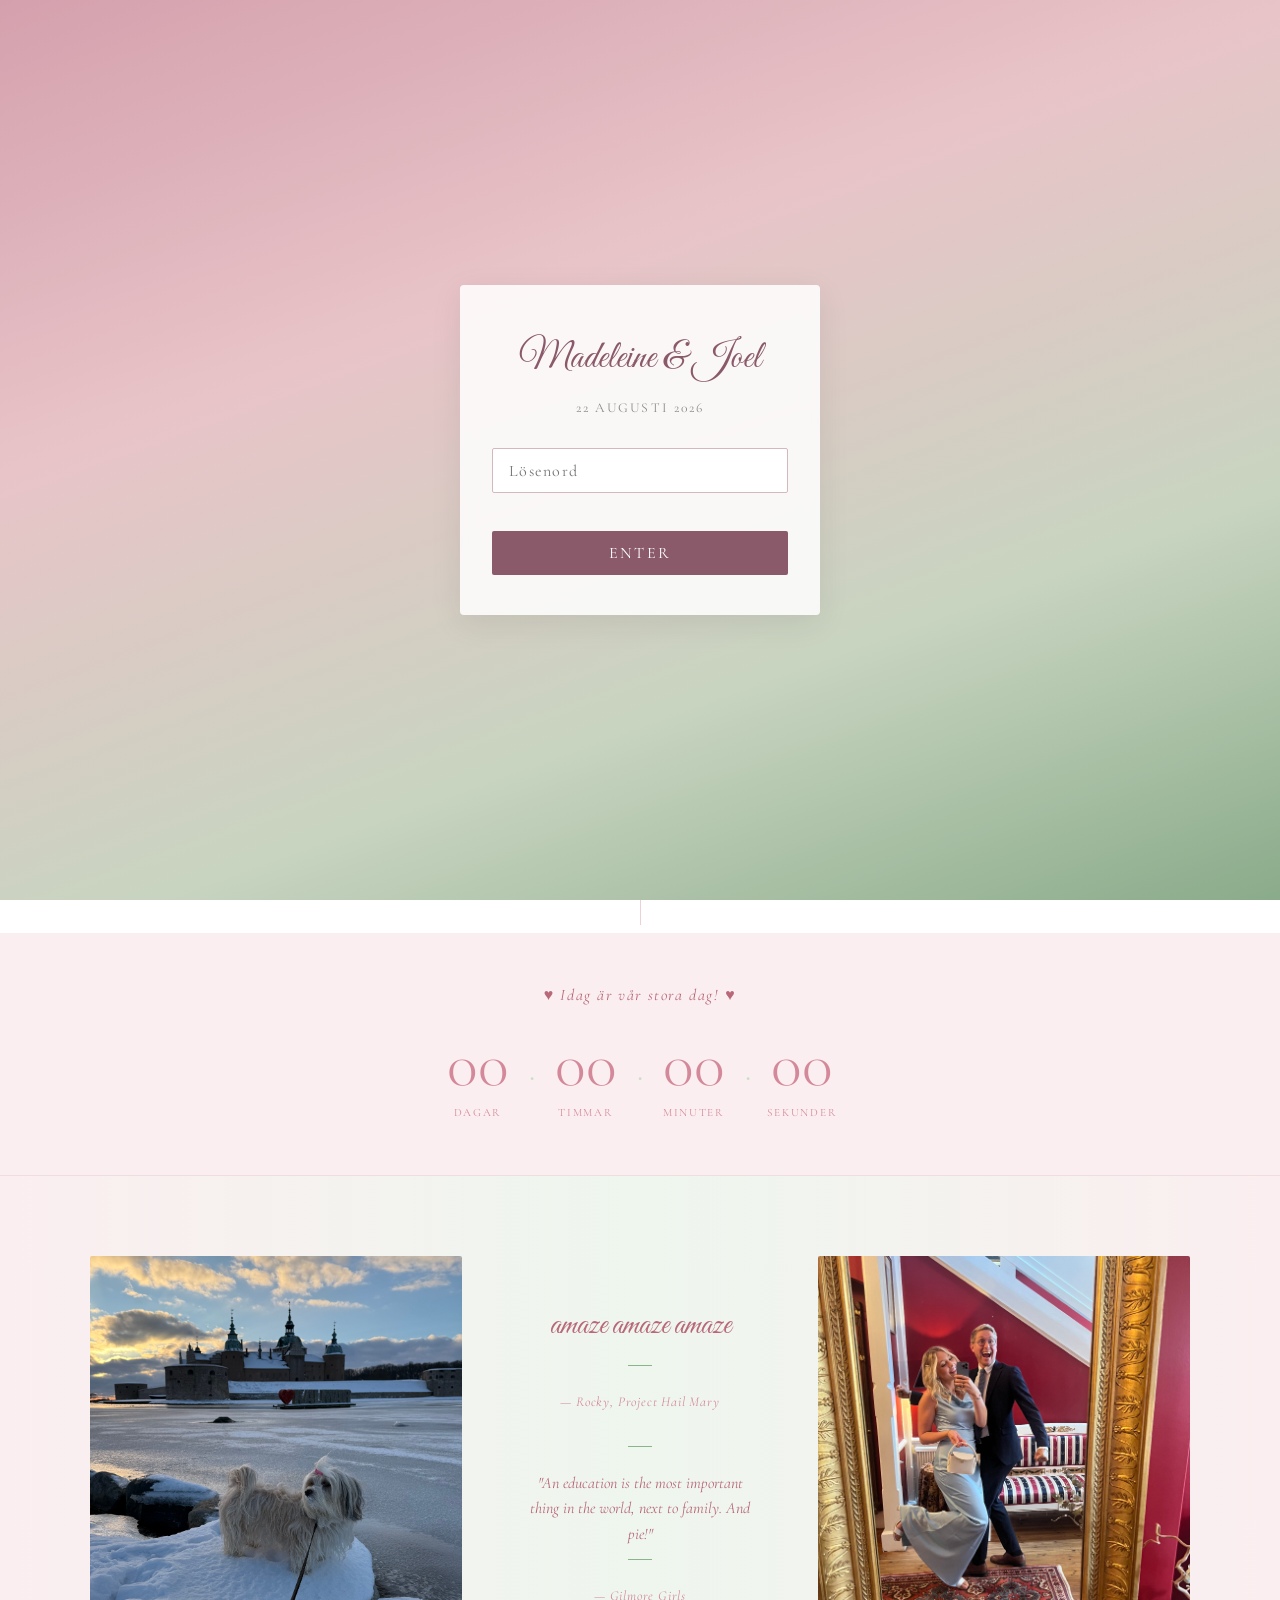
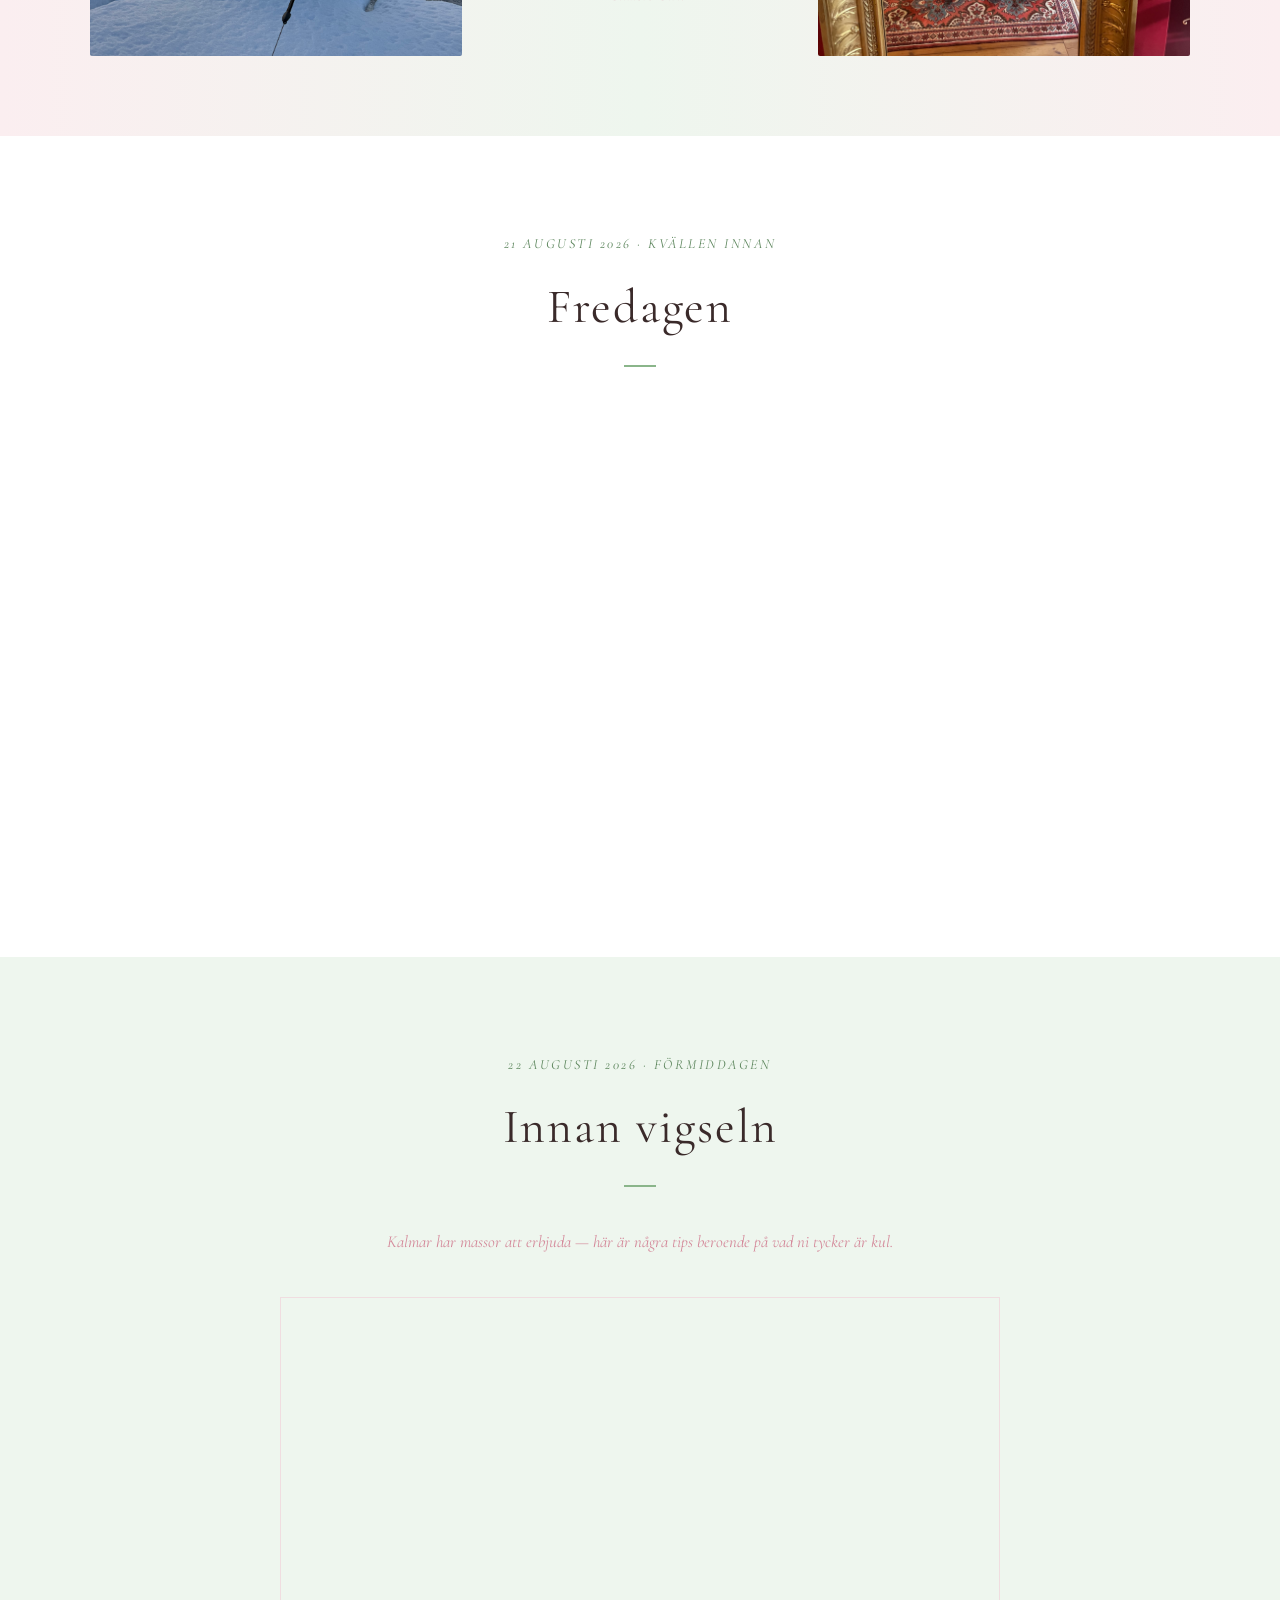
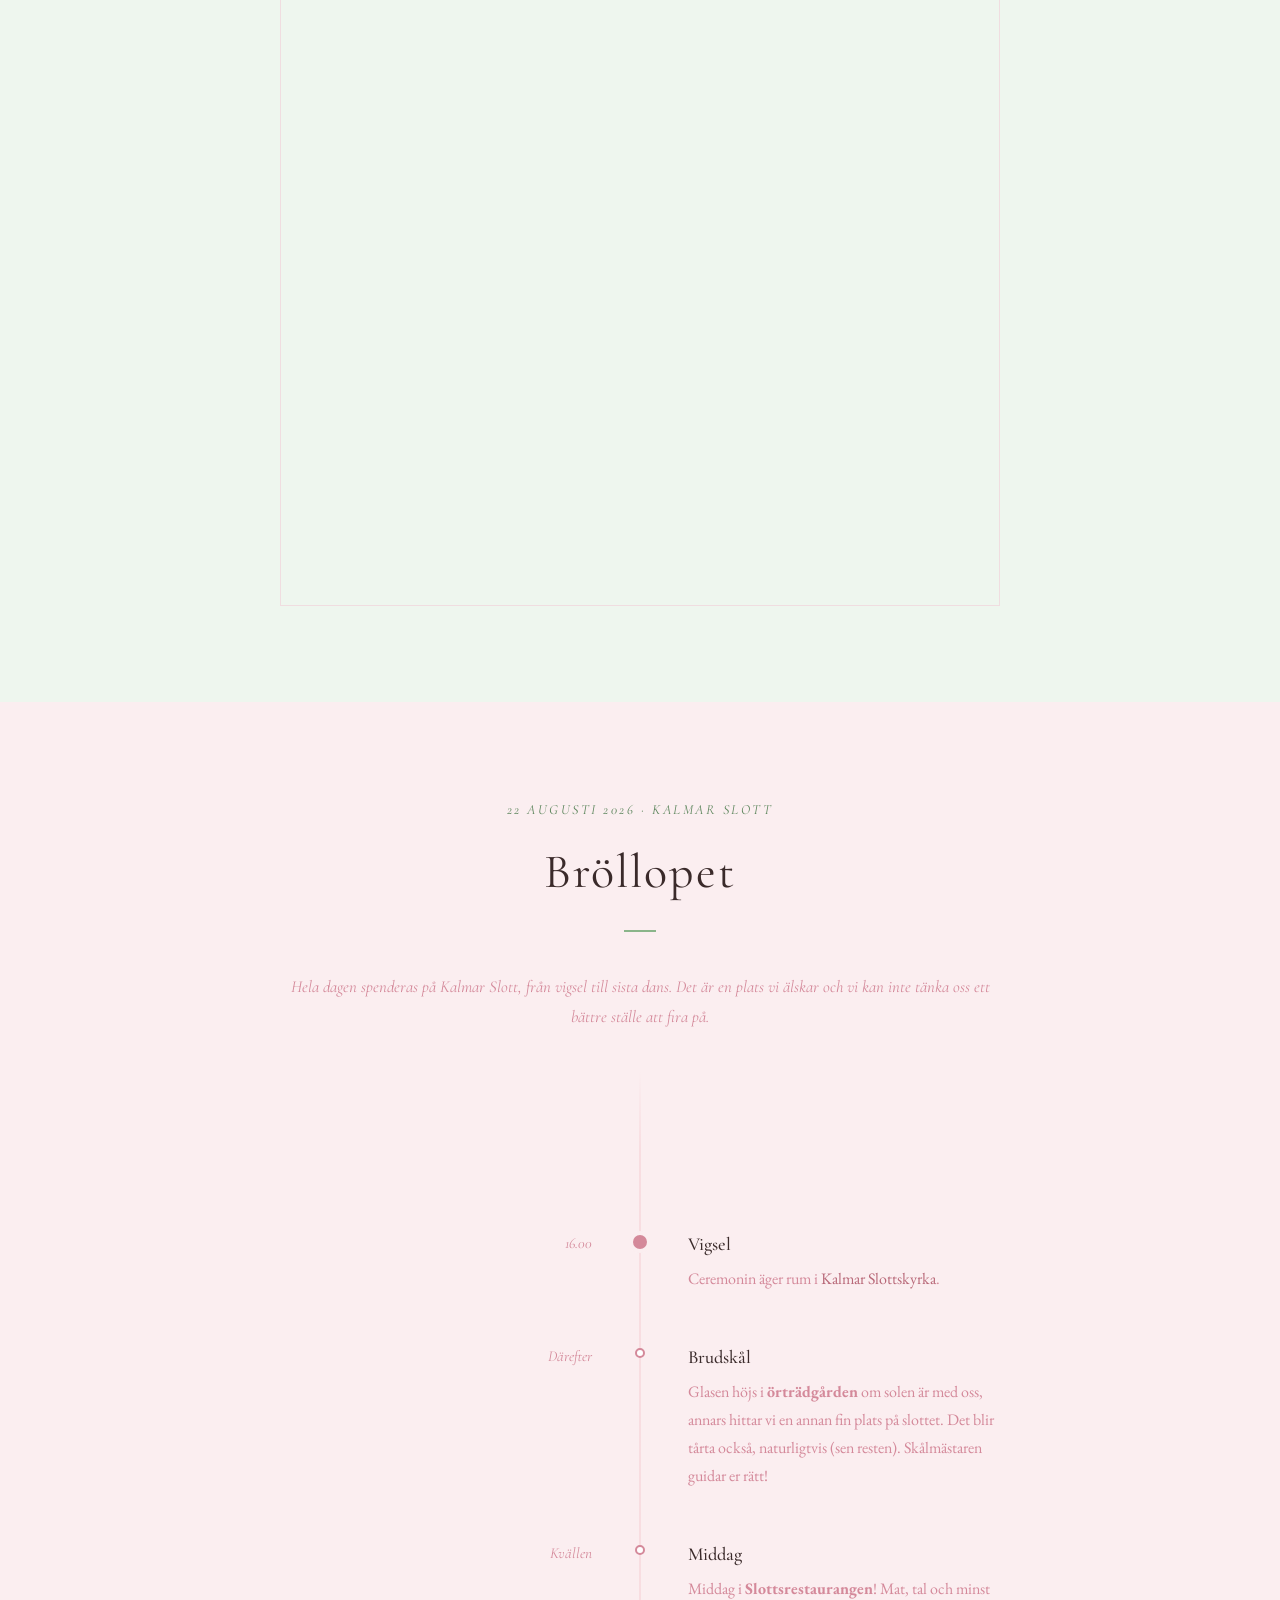
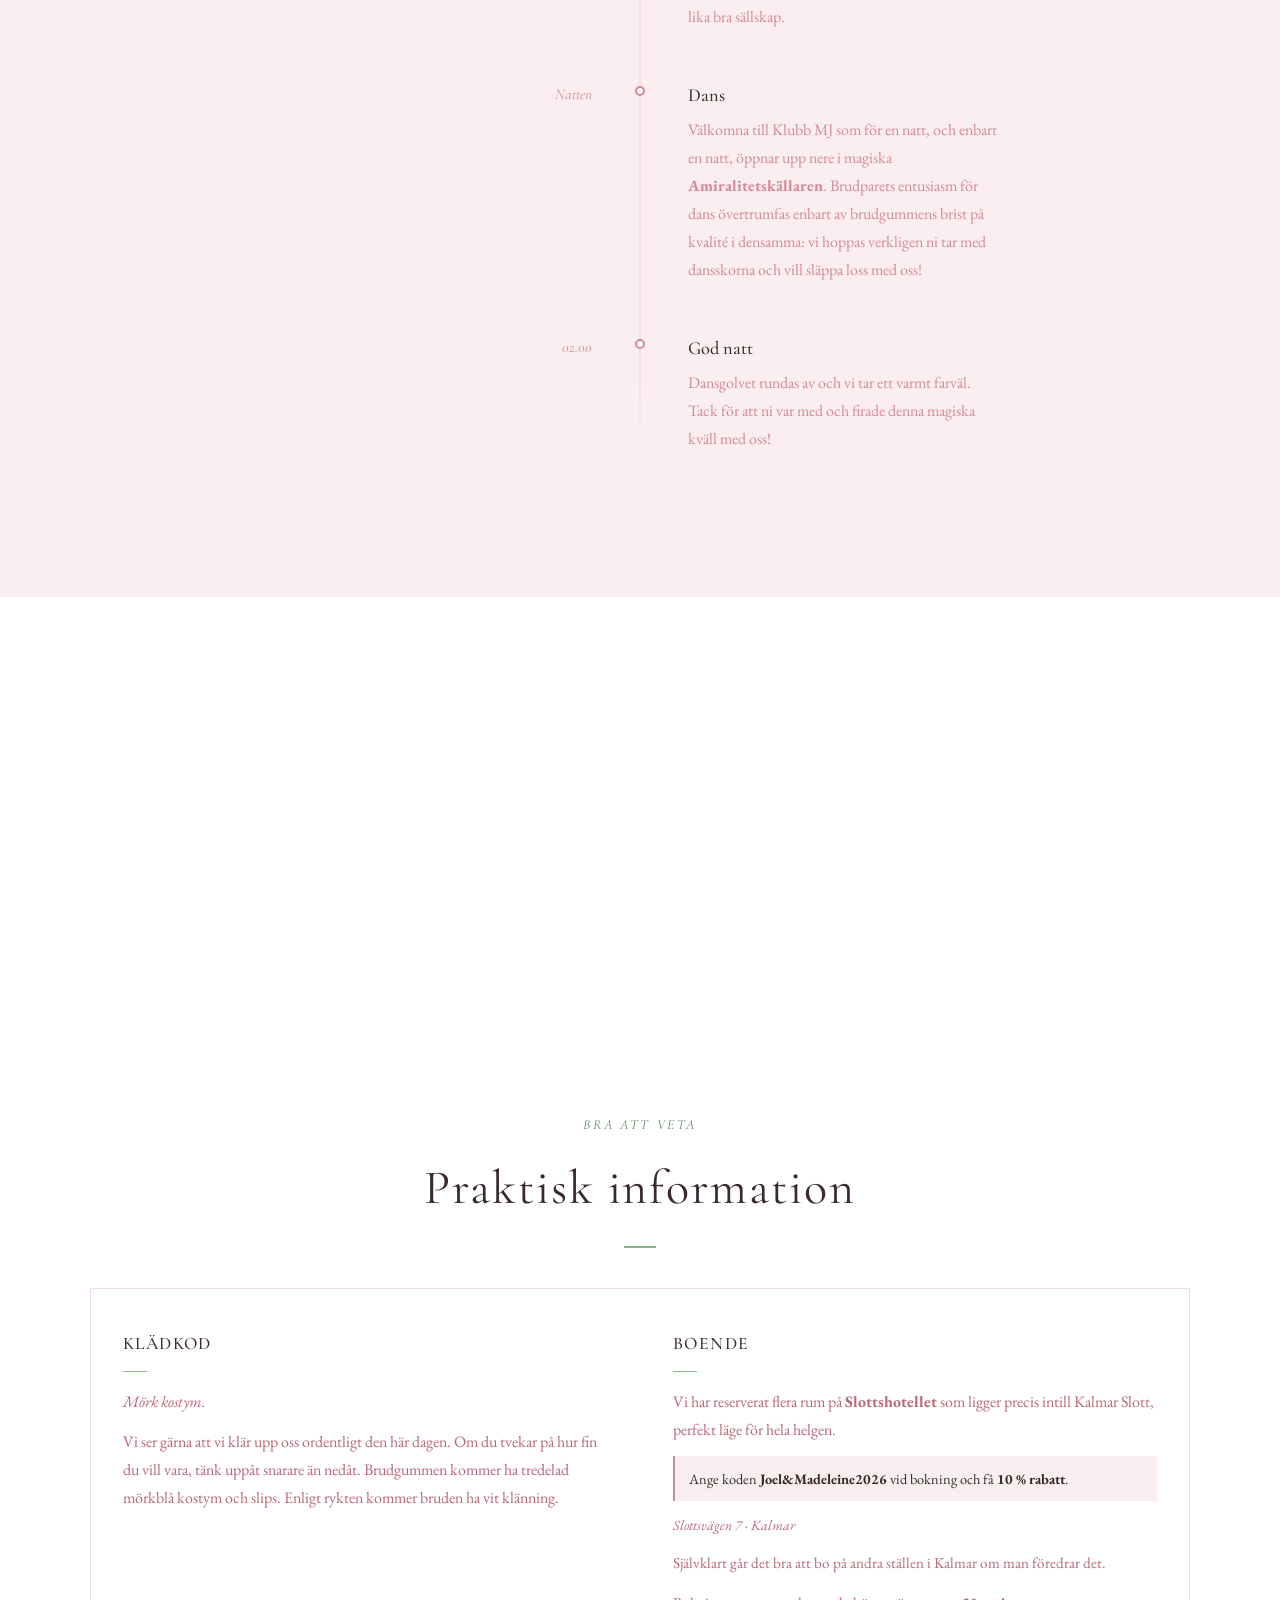
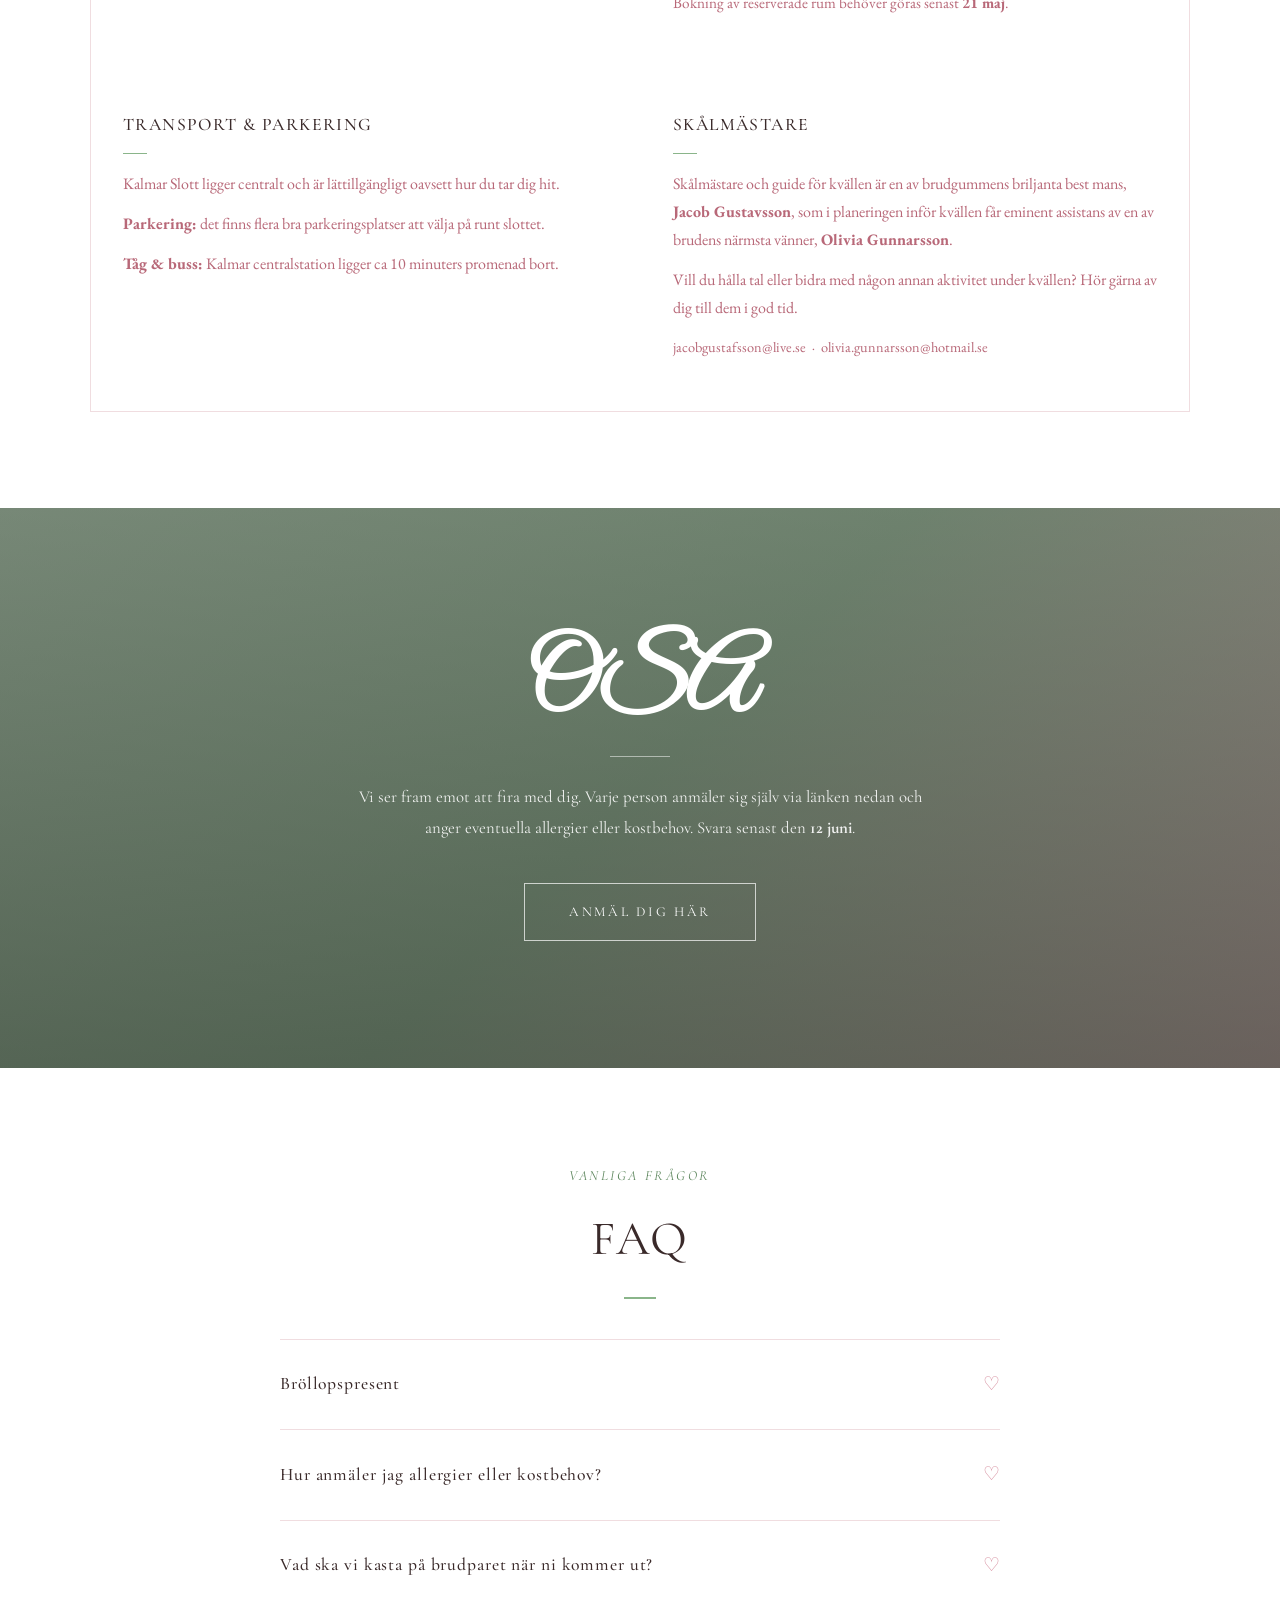
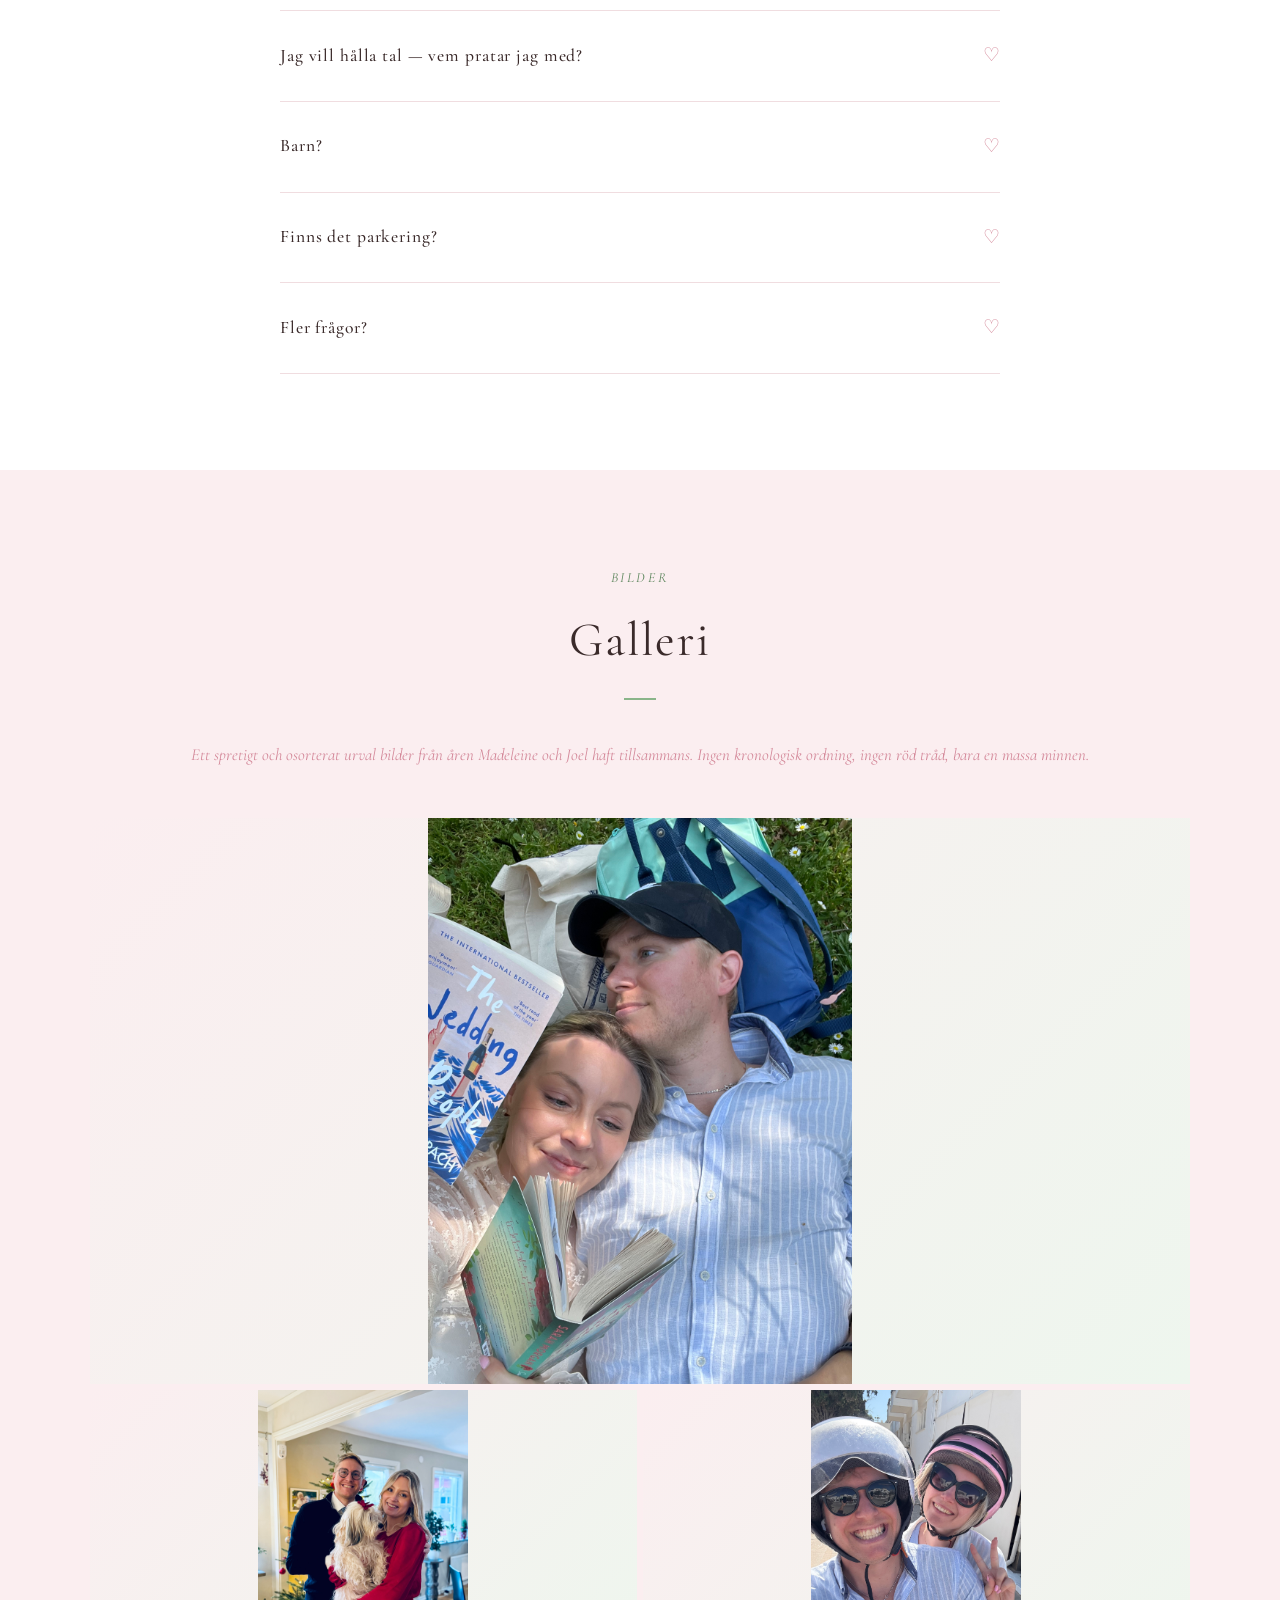
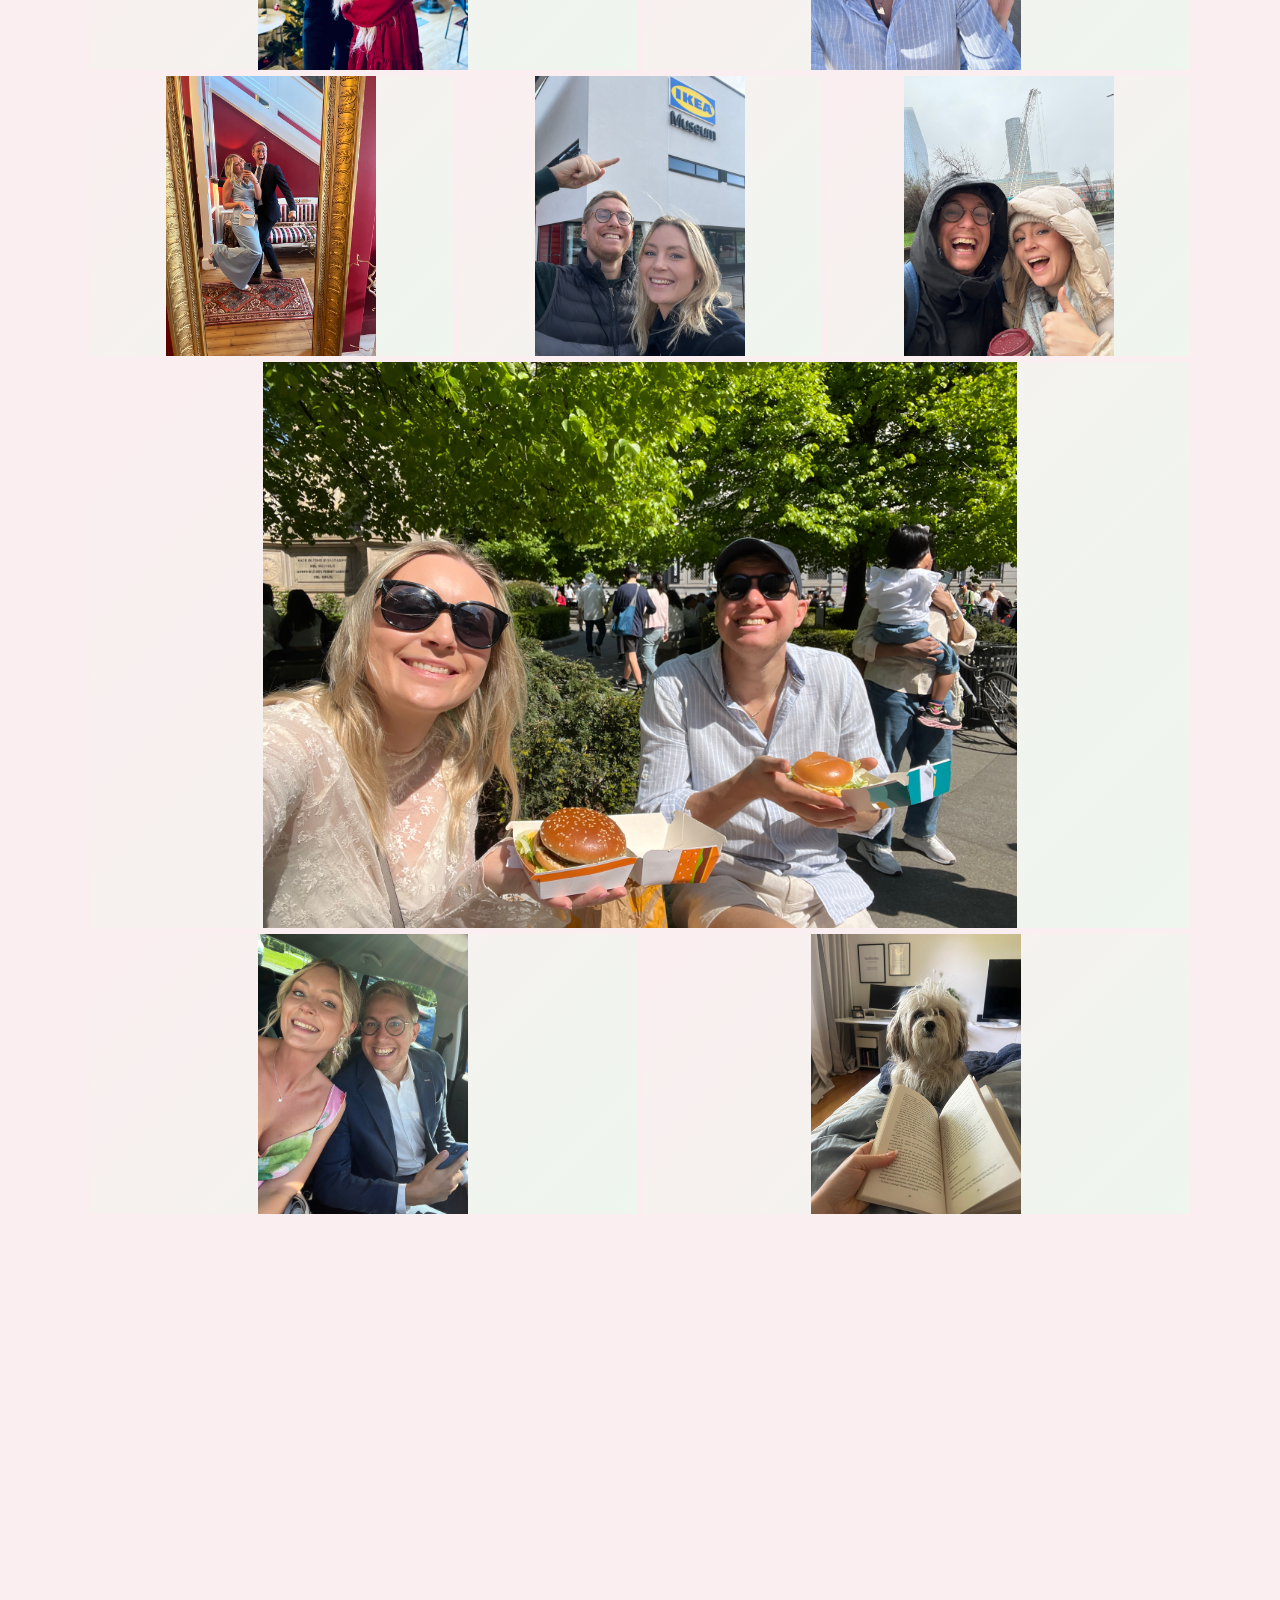
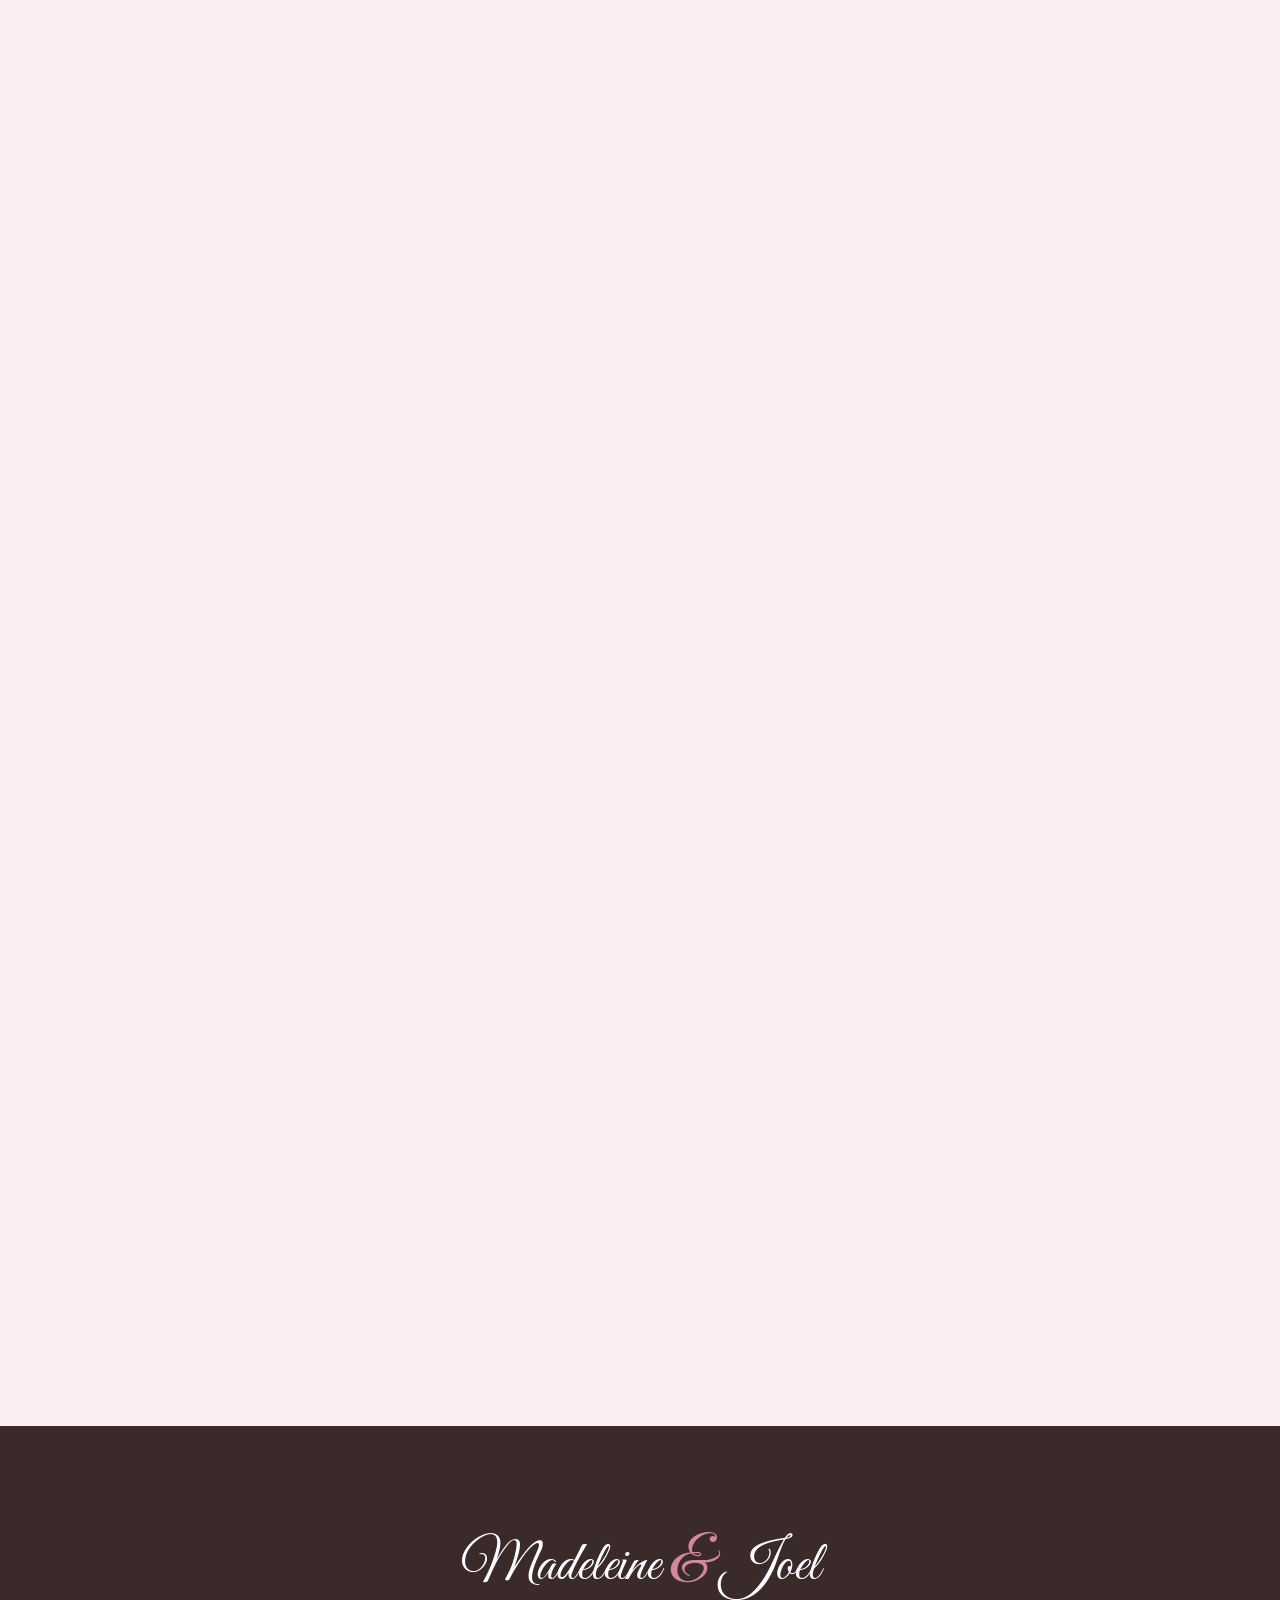
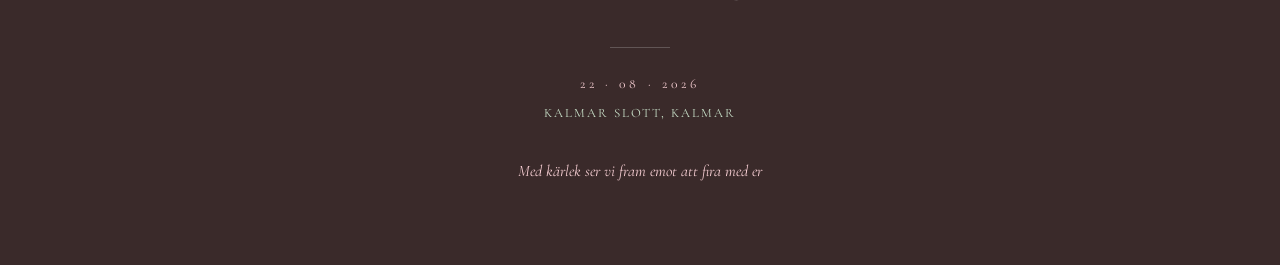
==== index.html @ b09dd0aa "Galleri: ny intro, alla bilder inlagda, inga bildtexter https://claude.ai/code/session_015LaQ3sYM1Qf" ====
<!DOCTYPE html>
<html lang="sv">
<head>
  <meta charset="UTF-8" />
  <meta name="viewport" content="width=device-width, initial-scale=1.0" />
  <title>Madeleine & Joel — 22 Augusti 2026</title>
  <link rel="stylesheet" href="style.css" />
  <link rel="preconnect" href="https://fonts.googleapis.com" />
  <link rel="preconnect" href="https://fonts.gstatic.com" crossorigin />
  <link href="https://fonts.googleapis.com/css2?family=Cormorant+Garamond:ital,wght@0,300;0,400;0,500;1,300;1,400&family=EB+Garamond:ital,wght@0,400;0,500;1,400&family=Great+Vibes&display=swap" rel="stylesheet" />
</head>
<body>

  <!-- ─── PASSWORD GATE ─── -->
  <div id="pw-gate" style="
    position:fixed;inset:0;z-index:9999;
    background:linear-gradient(160deg,#d4a0ad 0%,#e8c4c8 35%,#c8d4c0 70%,#8aab8a 100%);
    display:flex;align-items:center;justify-content:center;
  ">
    <div style="
      background:rgba(255,255,255,0.85);backdrop-filter:blur(8px);
      padding:2.5rem 2rem;border-radius:4px;text-align:center;
      box-shadow:0 8px 32px rgba(0,0,0,0.08);max-width:360px;width:90%;
    ">
      <p style="font-family:'Great Vibes',cursive;font-size:2.4rem;color:#8a5a6a;margin:0 0 0.25rem;">Madeleine &amp; Joel</p>
      <p style="font-family:'Cormorant Garamond',serif;font-size:0.85rem;letter-spacing:0.15em;color:#8a8a8a;margin:0 0 1.8rem;">22 AUGUSTI 2026</p>
      <input id="pw-input" type="password" placeholder="Lösenord"
        autocomplete="off" spellcheck="false"
        style="
          width:100%;box-sizing:border-box;padding:0.7rem 1rem;
          border:1px solid #d4b8be;border-radius:2px;font-size:1rem;
          font-family:'Cormorant Garamond',serif;letter-spacing:0.08em;
          background:#fff;color:#333;outline:none;margin-bottom:0.6rem;
        " />
      <p id="pw-error" style="
        font-family:'Cormorant Garamond',serif;font-size:0.85rem;
        color:#c0504d;margin:0 0 0.8rem;min-height:1.2em;
      "></p>
      <button onclick="checkPassword()" style="
        width:100%;padding:0.75rem;background:#8a5a6a;color:#fff;
        border:none;border-radius:2px;font-family:'Cormorant Garamond',serif;
        font-size:1rem;letter-spacing:0.15em;cursor:pointer;
      ">ENTER</button>
    </div>
  </div>

  <script>
    (function(){
      if(sessionStorage.getItem('weddingAuth')==='1'){
        document.getElementById('pw-gate').style.display='none';
      }
      document.getElementById('pw-input').addEventListener('keydown',function(e){
        if(e.key==='Enter') checkPassword();
      });
    })();
    function checkPassword(){
      var val=document.getElementById('pw-input').value;
      if(val==='MJ2026'){
        sessionStorage.setItem('weddingAuth','1');
        document.getElementById('pw-gate').style.display='none';
      } else {
        document.getElementById('pw-error').textContent='Fel lösenord, försök igen.';
        document.getElementById('pw-input').value='';
        document.getElementById('pw-input').focus();
      }
    }
  </script>

  <!-- ─── NAVBAR ─── -->
  <nav class="navbar" id="navbar">
    <div class="nav-inner">
      <a href="#hero" class="nav-brand">M &amp; J</a>
      <ul class="nav-links">
        <li><a href="#fredagen">Fredagen</a></li>
        <li><a href="#innan-vigseln">Innan vigseln</a></li>
        <li><a href="#dagen">Bröllopet</a></li>
        <li><a href="#praktiskt">Praktisk info</a></li>
        <li><a href="#osa">OSA</a></li>
        <li><a href="#faq">FAQ</a></li>
        <li><a href="#galleri">Galleri</a></li>
      </ul>
    </div>
  </nav>

  <!-- ─── HERO ─── -->
  <section class="hero" id="hero">
    <div class="hero-montage">
      <div class="hero-panel"><img src="images/grabild.jpeg" alt="Madeleine och Joel" /></div>
      <div class="hero-panel"><img src="images/Grekland.jpeg" alt="Grekland" /></div>
      <div class="hero-panel"><img src="images/Vinter.jpeg" alt="Vinter" /></div>
    </div>
    <div class="hero-caption">
      <p class="hero-eyebrow">Vi gifter oss</p>
      <h1 class="hero-names">Madeleine <span class="et">&amp;</span> Joel</h1>
      <div class="thin-rule"></div>
      <p class="hero-date">22 Augusti 2026 &nbsp;·&nbsp; Kalmar Slott</p>
    </div>
    <a href="#countdown" class="hero-scroll-cue" aria-label="Scrolla ned">
      <span class="scroll-line"></span>
    </a>
  </section>

  <!-- ─── COUNTDOWN ─── -->
  <section class="countdown-section" id="countdown">
    <p class="countdown-label">Dagarna tills vi säger ja</p>
    <div class="countdown-grid">
      <div class="countdown-block">
        <span class="countdown-num" id="cd-days">—</span>
        <span class="countdown-unit">Dagar</span>
      </div>
      <div class="countdown-sep">·</div>
      <div class="countdown-block">
        <span class="countdown-num" id="cd-hours">—</span>
        <span class="countdown-unit">Timmar</span>
      </div>
      <div class="countdown-sep">·</div>
      <div class="countdown-block">
        <span class="countdown-num" id="cd-minutes">—</span>
        <span class="countdown-unit">Minuter</span>
      </div>
      <div class="countdown-sep">·</div>
      <div class="countdown-block">
        <span class="countdown-num" id="cd-seconds">—</span>
        <span class="countdown-unit">Sekunder</span>
      </div>
    </div>
  </section>

  <!-- ─── DUO PHOTOS ─── -->
  <section class="duo-photos">
    <div class="duo-inner">
      <div class="duo-frame duo-frame--tall fade-in">
        <img src="images/Holly.jpeg" alt="Madeleine och Joel" />
      </div>
      <div class="duo-text fade-in">
        <p class="duo-quote">amaze amaze amaze</p>
        <span class="duo-rule"></span>
        <p class="duo-attr">— Rocky, Project Hail Mary</p>
        <span class="duo-rule duo-rule--gap"></span>
        <p class="duo-quote duo-quote--sm">"An education is the most important thing in the world, next to family. And pie!"</p>
        <span class="duo-rule"></span>
        <p class="duo-attr">— Gilmore Girls</p>
      </div>
      <div class="duo-frame duo-frame--tall fade-in">
        <img src="images/Dansbrollop.jpeg" alt="Madeleine och Joel" />
      </div>
    </div>
  </section>

  <!-- ─── FREDAGEN ─── -->
  <section class="section section--white" id="fredagen">
    <div class="section-inner narrow">
      <p class="section-eyebrow">21 Augusti 2026 · Kvällen innan</p>
      <h2 class="section-heading">Fredagen</h2>
      <div class="heading-ornament"></div>
      <div class="fredagen-box fade-in">
        <p class="fredagen-intro">
          Vi arrangerar inget officiellt på fredagen. Den dagen är er att göra vad ni vill med!
          Men för den som inte kan få nog av vårt sällskap kommer vi att hänga på
          <strong>Slottshotellets afterwork</strong>. Det vore roligt att ses
          redan då och kicka igång helgen tillsammans.
        </p>
        <div class="fredagen-detail">
          <span class="fredagen-label">Plats</span>
          <span>Slottshotellet · Slottsvägen 7, Kalmar</span>
        </div>
        <div class="fredagen-detail">
          <span class="fredagen-label">När</span>
          <span>När man vill — bruden och brudgummen lär vara där runt 19</span>
        </div>
        <div class="fredagen-detail">
          <span class="fredagen-label">Kostnad</span>
          <span>Det är självkostnadspris och man tar precis vad man vill ha. Bruden och brudgummen lär sikta på buffén med tillhörande drink, som går för det finfina priset 250 kr.</span>
        </div>
        <p class="fredagen-note">Vill du hänga med? Ange det i OSA-svaret så reserverar vi plats åt dig.</p>
      </div>
    </div>
  </section>

  <!-- ─── INNAN VIGSELN ─── -->
  <section class="section section--sage" id="innan-vigseln">
    <div class="section-inner narrow">
      <p class="section-eyebrow section-eyebrow--sage">22 Augusti 2026 · Förmiddagen</p>
      <h2 class="section-heading">Innan vigseln</h2>
      <div class="heading-ornament"></div>
      <p class="section-sub" style="margin-bottom:2.5rem;">
        Kalmar har massor att erbjuda — här är några tips beroende på vad ni tycker är kul.
      </p>

      <div class="info-grid">

        <div class="info-card fade-in">
          <h3>Springa &amp; promenera</h3>
          <div class="card-rule"></div>
          <p>Rundan runt <strong>Stensö</strong> är magisk! Det finns massa olika spår att välja på, oavsett om du vill ha en snabb runda eller ta det lite lugnare. Om ni inte vill vara (över)ambitiösa bjuder <strong>slottsparken</strong> på vackra vyer.</p>
        </div>

        <div class="info-card fade-in">
          <h3>Caféer</h3>
          <div class="card-rule"></div>
          <p><strong>Ekelunds</strong> har legendariska parisare, absolut värt ett besök. En av brudens favoriter är <strong>Johannas Choklad</strong>. För det mest klassiska Kalmarkafét är <strong>Kullzénska Caféet</strong> svaret.</p>
        </div>

        <div class="info-card fade-in">
          <h3>Badplats</h3>
          <div class="card-rule"></div>
          <p><strong>Kalmarsundsparken</strong> är ert bästa val om ni vill ta ett dopp eller bara sitta i solen en stund innan festen börjar.</p>
        </div>

        <div class="info-card fade-in">
          <h3>Kalmar Slott</h3>
          <div class="card-rule"></div>
          <p>Behöver knappast någon vidare motivering. För den konst- och/eller teknikintresserade visas utställningen <strong>Modern Guru and the Path to Artificial Happiness</strong> — kom upplysta och glada till bröllopet! Läs mer på <a href="https://kalmarslott.se/nyheter/sasongsutstallning-2026/" target="_blank" rel="noopener" style="color:var(--sage-dark);">kalmarslott.se</a>.</p>
        </div>

        <div class="info-card fade-in">
          <h3>Lunch</h3>
          <div class="card-rule"></div>
          <p>Kalmar kryllar numera av bra lunchställen. För den fisktokige: <strong>Blomlöfs Fisk</strong>. Bäst pizza hittar ni på <strong>Italia Pizzeria</strong>, precis förbi Stagnelliusskolan där brudgummen slet (nåväl) sig igenom gymnasiet. Vill ni gå till stadens just nu populäraste ställe är svaret <strong>Mocca Deli</strong>.</p>
        </div>

        <div class="info-card fade-in">
          <h3>Shopping</h3>
          <div class="card-rule"></div>
          <p>Glömt slipsen hemma? Det finns affärer både i stan och ute på <strong>Hansa City</strong>, och på köpet kan ni slå in en god IKEA-lunch.</p>
        </div>

      </div>
    </div>
  </section>

  <!-- ─── DAGEN ─── -->
  <section class="section" id="dagen">
    <div class="section-inner narrow">
      <p class="section-eyebrow">22 Augusti 2026 · Kalmar Slott</p>
      <h2 class="section-heading">Bröllopet</h2>
      <div class="heading-ornament"></div>
      <p class="section-sub" style="margin-bottom:2.5rem;">
        Hela dagen spenderas på Kalmar Slott, från vigsel till sista dans. Det är en plats vi älskar och vi kan inte tänka oss ett bättre ställe att fira på.
      </p>

      <div class="timeline">

        <div class="timeline-item fade-in">
          <div class="tl-time">15.30</div>
          <div class="tl-line"><div class="tl-dot"></div></div>
          <div class="tl-body">
            <h3>Välkommen</h3>
            <p>Välkommen! Samlas utanför slottet, ta in stämningen och njut av att bröllopet äntligen är här.</p>
          </div>
        </div>

        <div class="timeline-item fade-in">
          <div class="tl-time">16.00</div>
          <div class="tl-line"><div class="tl-dot tl-dot--main"></div></div>
          <div class="tl-body">
            <h3>Vigsel</h3>
            <p>Ceremonin äger rum i <a href="https://www.svenskakyrkan.se/kalmar/kalmar-slottskyrka" target="_blank" rel="noopener" style="color:var(--rose-deep);">Kalmar Slottskyrka</a>.</p>
          </div>
        </div>

        <div class="timeline-item fade-in">
          <div class="tl-time">Därefter</div>
          <div class="tl-line"><div class="tl-dot"></div></div>
          <div class="tl-body">
            <h3>Brudskål</h3>
            <p>Glasen höjs i <strong>örträdgården</strong> om solen är med oss, annars hittar vi en annan fin plats på slottet. Det blir tårta också, naturligtvis (sen resten). Skålmästaren guidar er rätt!</p>
          </div>
        </div>

        <div class="timeline-item fade-in">
          <div class="tl-time">Kvällen</div>
          <div class="tl-line"><div class="tl-dot"></div></div>
          <div class="tl-body">
            <h3>Middag</h3>
            <p>Middag i <strong>Slottsrestaurangen</strong>! Mat, tal och minst lika bra sällskap.</p>
          </div>
        </div>

        <div class="timeline-item fade-in">
          <div class="tl-time">Natten</div>
          <div class="tl-line"><div class="tl-dot"></div></div>
          <div class="tl-body">
            <h3>Dans</h3>
            <p>Välkomna till Klubb MJ som för en natt, och enbart en natt, öppnar upp nere i magiska <strong>Amiralitetskällaren</strong>. Brudparets entusiasm för dans övertrumfas enbart av brudgummens brist på kvalité i densamma: vi hoppas verkligen ni tar med dansskorna och vill släppa loss med oss!</p>
          </div>
        </div>

        <div class="timeline-item fade-in">
          <div class="tl-time">02.00</div>
          <div class="tl-line"><div class="tl-dot"></div></div>
          <div class="tl-body">
            <h3>God natt</h3>
            <p>Dansgolvet rundas av och vi tar ett varmt farväl. Tack för att ni var med och firade denna magiska kväll med oss!</p>
          </div>
        </div>

      </div>
    </div>
  </section>

  <!-- ─── WIDE PHOTO BREAK ─── -->
  <div class="photo-break fade-in">
    <img src="images/slottet.jpg" alt="Kalmar Slott" class="photo-break-img" />
    <div class="photo-break-overlay"></div>
  </div>

  <!-- ─── PRAKTISK INFO ─── -->
  <section class="section section--white" id="praktiskt">
    <div class="section-inner">
      <p class="section-eyebrow">Bra att veta</p>
      <h2 class="section-heading">Praktisk information</h2>
      <div class="heading-ornament"></div>

      <div class="info-grid" style="grid-template-columns: repeat(2, 1fr)">

        <div class="info-card fade-in">
          <h3>Klädkod</h3>
          <div class="card-rule"></div>
          <p><em>Mörk kostym.</em></p>
          <p>
            Vi ser gärna att vi klär upp oss ordentligt den här dagen. Om du tvekar
            på hur fin du vill vara, tänk uppåt snarare än nedåt.
            Brudgummen kommer ha tredelad mörkblå kostym och slips.
            Enligt rykten kommer bruden ha vit klänning.
          </p>
        </div>

        <div class="info-card fade-in">
          <h3>Boende</h3>
          <div class="card-rule"></div>
          <p>
            Vi har reserverat flera rum på <strong>Slottshotellet</strong> som ligger
            precis intill Kalmar Slott, perfekt läge för hela helgen.
          </p>
          <p class="info-code">
            Ange koden <strong>Joel&amp;Madeleine2026</strong> vid bokning
            och få <strong>10 % rabatt</strong>.
          </p>
          <p class="info-address">Slottsvägen 7 · Kalmar</p>
          <p style="margin-top:0.8rem;font-size:0.95rem;">
            Självklart går det bra att bo på andra ställen i Kalmar om man föredrar det.
          </p>
          <p style="margin-top:0.8rem;font-size:0.95rem;color:var(--rose-deep);">
            Bokning av reserverade rum behöver göras senast <strong>21 maj</strong>.
          </p>
        </div>

        <div class="info-card fade-in">
          <h3>Transport &amp; Parkering</h3>
          <div class="card-rule"></div>
          <p>
            Kalmar Slott ligger centralt och är lättillgängligt oavsett hur du tar dig hit.
          </p>
          <p>
            <strong>Parkering:</strong> det finns flera bra parkeringsplatser att välja på runt slottet.
          </p>
          <p>
            <strong>Tåg &amp; buss:</strong> Kalmar centralstation ligger ca 10 minuters promenad bort.
          </p>
        </div>

        <div class="info-card fade-in">
          <h3>Skålmästare</h3>
          <div class="card-rule"></div>
          <p>
            Skålmästare och guide för kvällen är en av brudgummens briljanta best mans, <strong>Jacob Gustavsson</strong>, som i planeringen inför kvällen får eminent assistans av en av brudens närmsta vänner, <strong>Olivia Gunnarsson</strong>.
          </p>
          <p>
            Vill du hålla tal eller bidra med någon annan aktivitet under kvällen? Hör gärna av dig till dem i god tid.
          </p>
          <p style="margin-top:0.6rem;font-size:0.9rem;">
            <a href="mailto:jacobgustafsson@live.se" style="color:var(--rose-deep);">jacobgustafsson@live.se</a> &nbsp;·&nbsp;
            <a href="mailto:olivia.gunnarsson@hotmail.se" style="color:var(--rose-deep);">olivia.gunnarsson@hotmail.se</a>
          </p>
        </div>

      </div>
    </div>
  </section>

  <!-- ─── OSA ─── -->
  <section class="osa-section" id="osa">
    <div class="osa-photo"></div>
    <div class="osa-overlay"></div>
    <div class="osa-inner">
      <h2 class="osa-heading">OSA</h2>
      <div class="thin-rule thin-rule--light"></div>
      <p class="osa-sub">
        Vi ser fram emot att fira med dig. Varje person anmäler sig själv via länken nedan och anger eventuella allergier eller kostbehov.
        Svara senast den <strong>12 juni</strong>.
      </p>
      <a href="https://docs.google.com/forms/d/e/1FAIpQLSep176VfH8lKqoQ8bSH7tuRZ_YUxYQi8njHLZozAO0dL0TNiA/viewform?usp=dialog" target="_blank" rel="noopener" class="btn-osa">
        Anmäl dig här
      </a>
    </div>
  </section>

  <!-- ─── FAQ ─── -->
  <section class="section section--white" id="faq">
    <div class="section-inner narrow">
      <p class="section-eyebrow">Vanliga frågor</p>
      <h2 class="section-heading">FAQ</h2>
      <div class="heading-ornament"></div>

      <div class="faq-list">

        <details class="faq-item fade-in">
          <summary><h3>Bröllopspresent</h3></summary>
          <p>Att ni vill komma och fira den här dagen med oss är allt vi önskar oss! Om någon ändå vill ge något önskar vi ett bidrag till vår bröllopsresa. Swisha i sådana fall gärna till brudgummens mor <strong>Lisbeth Hultqvist</strong> på <strong>0727 23 10 26</strong>.</p>
        </details>

        <details class="faq-item fade-in">
          <summary><h3>Hur anmäler jag allergier eller kostbehov?</h3></summary>
          <p>Ange allergier och kostbehov direkt i OSA-formuläret. Har du frågor är du alltid välkommen att höra av dig till oss.</p>
        </details>

        <details class="faq-item fade-in">
          <summary><h3>Vad ska vi kasta på brudparet när ni kommer ut?</h3></summary>
          <p>Helst stora komplimanger och glada hurrarop! Ris, konfetti och dylikt är tyvärr inte tillåtet på slottet, så undvik det gärna.</p>
        </details>

        <details class="faq-item fade-in">
          <summary><h3>Jag vill hålla tal — vem pratar jag med?</h3></summary>
          <p>Vad roligt att du vill hålla tal! Hör av dig till skålmästaren <strong>Jacob Gustavsson</strong> (<a href="mailto:jacobgustafsson@live.se" style="color:var(--rose-deep);">jacobgustafsson@live.se</a>) eller hans ovärderliga planeringsassistent <strong>Olivia Gunnarsson</strong> (<a href="mailto:olivia.gunnarsson@hotmail.se" style="color:var(--rose-deep);">olivia.gunnarsson@hotmail.se</a>) i god tid.</p>
        </details>

        <details class="faq-item fade-in">
          <summary><h3>Barn?</h3></summary>
          <p>Barn är underbara! Men middagen och kvällen är tänkt att vara barnfri, så ni föräldrar ska få en riktig kväll för er själva. Ammande barn är självklart välkomna.</p>
        </details>

        <details class="faq-item fade-in">
          <summary><h3>Finns det parkering?</h3></summary>
          <p>Ja, det finns flera bra parkeringsplatser runt slottet. Kalmar centralstation ligger ca 10 minuters promenad bort om du tar tåg eller buss.</p>
        </details>

        <details class="faq-item fade-in">
          <summary><h3>Fler frågor?</h3></summary>
          <p>Hör av dig till oss direkt, vi svarar mer än gärna!</p>
        </details>

      </div>
    </div>
  </section>

  <!-- ─── GALLERI ─── -->
  <section class="section" id="galleri">
    <div class="section-inner">
      <p class="section-eyebrow">Bilder</p>
      <h2 class="section-heading">Galleri</h2>
      <div class="heading-ornament"></div>
      <p class="section-sub">Ett spretigt och osorterat urval bilder från åren Madeleine och Joel haft tillsammans. Ingen kronologisk ordning, ingen röd tråd, bara en massa minnen.</p>

      <div class="gallery">

        <div class="gallery-item gallery-item--wide fade-in">
          <div class="gallery-img"><img src="images/lasa.jpeg" alt="Madeleine och Joel" /></div>
        </div>

        <div class="gallery-item fade-in">
          <div class="gallery-img"><img src="images/IMG_6922.jpeg" alt="Madeleine och Joel" /></div>
        </div>

        <div class="gallery-item fade-in">
          <div class="gallery-img"><img src="images/IMG_8209.jpeg" alt="Madeleine och Joel" /></div>
        </div>

        <div class="gallery-item gallery-item--sm fade-in">
          <div class="gallery-img"><img src="images/IMG_2761.jpeg" alt="Madeleine och Joel" /></div>
        </div>

        <div class="gallery-item gallery-item--sm fade-in">
          <div class="gallery-img"><img src="images/IMG_3996.jpeg" alt="Madeleine och Joel" /></div>
        </div>

        <div class="gallery-item gallery-item--sm fade-in">
          <div class="gallery-img"><img src="images/IMG_7036.jpeg" alt="Madeleine och Joel" /></div>
        </div>

        <div class="gallery-item gallery-item--wide fade-in">
          <div class="gallery-img"><img src="images/IMG_6714.jpeg" alt="Madeleine och Joel" /></div>
        </div>

        <div class="gallery-item fade-in">
          <div class="gallery-img"><img src="images/IMG_2506.jpeg" alt="Madeleine och Joel" /></div>
        </div>

        <div class="gallery-item fade-in">
          <div class="gallery-img"><img src="images/A92A8715-73B3-4F53-988F-7822AC4D32C9.jpeg" alt="Madeleine och Joel" /></div>
        </div>

        <div class="gallery-item gallery-item--sm fade-in">
          <div class="gallery-img"><img src="images/IMG_2194.jpeg" alt="Madeleine och Joel" /></div>
        </div>

        <div class="gallery-item gallery-item--sm fade-in">
          <div class="gallery-img"><img src="images/FullSizeRender.jpeg" alt="Madeleine och Joel" /></div>
        </div>

        <div class="gallery-item gallery-item--sm fade-in">
          <div class="gallery-img"><img src="images/IMG_5553.JPG" alt="Madeleine och Joel" /></div>
        </div>

        <div class="gallery-item gallery-item--wide fade-in">
          <div class="gallery-img"><img src="images/IMG_6503.jpeg" alt="Madeleine och Joel" /></div>
        </div>

        <div class="gallery-item fade-in">
          <div class="gallery-img"><img src="images/IMG_6954.jpeg" alt="Madeleine och Joel" /></div>
        </div>

        <div class="gallery-item fade-in">
          <div class="gallery-img"><img src="images/IMG_2361.jpeg" alt="Madeleine och Joel" /></div>
        </div>

        <div class="gallery-item gallery-item--sm fade-in">
          <div class="gallery-img"><img src="images/IMG_7227.JPG" alt="Madeleine och Joel" /></div>
        </div>

        <div class="gallery-item gallery-item--sm fade-in">
          <div class="gallery-img"><img src="images/FullSizeRender 2.jpeg" alt="Madeleine och Joel" /></div>
        </div>

        <div class="gallery-item gallery-item--sm fade-in">
          <div class="gallery-img"><img src="images/IMG_0931.jpeg" alt="Madeleine och Joel" /></div>
        </div>

        <div class="gallery-item fade-in">
          <div class="gallery-img"><img src="images/f5dab9f969e5fd25181f1dfa11904785.jpeg" alt="Madeleine och Joel" /></div>
        </div>

        <div class="gallery-item fade-in">
          <div class="gallery-img"><img src="images/IMG_2599.jpeg" alt="Madeleine och Joel" /></div>
        </div>

      </div>
    </div>
  </section>

  <!-- ─── FOOTER ─── -->
  <footer class="footer">
    <div class="footer-inner">
      <p class="footer-names">Madeleine <span class="et">&amp;</span> Joel</p>
      <div class="thin-rule thin-rule--footer"></div>
      <p class="footer-date">22 · 08 · 2026</p>
      <p class="footer-location">Kalmar Slott, Kalmar</p>
      <p class="footer-love">Med kärlek ser vi fram emot att fira med er</p>
    </div>
  </footer>

  <script src="script.js"></script>
</body>
</html>
---- style.css ----
/* ============================================================
   Joel & Madeleine — Wedding Page
   Palette: Soft rose · Sage green · Clean white
   ============================================================ */

:root {
  --white:        #ffffff;
  --off-white:    #fdf8f5;
  --blush-pale:   #fbeef0;
  --blush:        #f5cdd2;
  --rose:         #d4899a;
  --rose-deep:    #b86878;
  --sage:         #8ab58a;
  --sage-light:   #c8dfc8;
  --sage-pale:    #eef6ee;
  --sage-dark:    #5a845a;
  --dark:         #3a2a2a;
  --mid:          #c4969e;
  --light-border: #f0dde0;

  --font-script:  'Great Vibes', cursive;
  --font-serif:   'Cormorant Garamond', Georgia, serif;
  --font-text:    'EB Garamond', Georgia, serif;

  --max-w:        1100px;
  --narrow-w:     720px;
  --transition:   0.4s ease;
}

/* ── Reset ── */
*, *::before, *::after { box-sizing: border-box; margin: 0; padding: 0; }
html { scroll-behavior: smooth; }
body {
  font-family: var(--font-text);
  font-size: 1.125rem;
  line-height: 1.75;
  color: var(--dark);
  background: var(--white);
  overflow-x: hidden;
}
a { color: inherit; text-decoration: none; }
img { display: block; max-width: 100%; }

/* ── Photo placeholder boxes ── */
.photo-hint {
  display: block;
  font-family: var(--font-serif);
  font-style: italic;
  font-size: 0.875rem;
  color: rgba(255,255,255,0.75);
  letter-spacing: 0.06em;
  text-align: center;
  padding: 1rem;
}

/* ── Typographic helpers ── */
.et {
  font-family: var(--font-script);
  font-size: 1.2em;
  color: var(--rose);
}

.thin-rule {
  width: 60px;
  height: 1px;
  background: var(--rose);
  margin: 1.5rem auto;
}
.thin-rule--light { background: rgba(255,255,255,0.5); }
.thin-rule--footer { background: rgba(255,255,255,0.2); }

.heading-ornament {
  width: 32px;
  height: 2px;
  background: var(--sage);
  margin: 1rem auto 2.5rem;
}
.heading-ornament--light { background: rgba(255,255,255,0.4); }

/* ── Navbar ── */
.navbar {
  position: fixed;
  top: 0; left: 0; right: 0;
  z-index: 100;
  padding: 1rem 2.5rem;
  background: rgba(255,255,255,0.95);
  box-shadow: 0 1px 0 var(--light-border);
  backdrop-filter: blur(8px);
}
.nav-inner {
  max-width: var(--max-w);
  margin: 0 auto;
  display: flex;
  align-items: center;
  justify-content: space-between;
}
.nav-brand {
  font-family: var(--font-script);
  font-size: 1.75rem;
  color: var(--rose);
  transition: color var(--transition);
}
.nav-links {
  list-style: none;
  display: flex;
  gap: 2.25rem;
}
.nav-links a {
  font-family: var(--font-serif);
  font-size: 0.75rem;
  letter-spacing: 0.15em;
  text-transform: uppercase;
  color: var(--mid);
  transition: color var(--transition);
}
.nav-links a:hover { color: var(--rose) !important; }

/* ── Hero ── */
.hero {
  background: var(--white);
  overflow: hidden;
}
.hero-montage {
  display: grid;
  grid-template-columns: 1fr 1fr 1fr;
  gap: 3px;
  height: 70vh;
  min-height: 360px;
}
.hero-panel {
  overflow: hidden;
}
.hero-panel img {
  width: 100%;
  height: 100%;
  object-fit: cover;
  object-position: center;
  image-orientation: from-image;
  display: block;
  transition: transform 0.8s ease;
}
.hero-panel:hover img {
  transform: scale(1.03);
}
.hero-caption {
  text-align: center;
  padding: 2.25rem 2rem 1.5rem;
  background: var(--white);
  border-bottom: 1px solid var(--light-border);
}
.hero-eyebrow {
  font-family: var(--font-serif);
  font-style: italic;
  font-size: 0.78rem;
  letter-spacing: 0.22em;
  text-transform: uppercase;
  color: var(--sage-dark);
  margin-bottom: 0.5rem;
}
.hero-names {
  font-family: var(--font-script);
  font-size: clamp(2.4rem, 6vw, 3.8rem);
  line-height: 1;
  margin-bottom: 1rem;
  color: var(--dark);
}
.hero-date {
  font-family: var(--font-serif);
  font-size: 0.8rem;
  letter-spacing: 0.28em;
  text-transform: uppercase;
  color: var(--rose);
  font-weight: 400;
}
.hero-scroll-cue {
  display: flex;
  justify-content: center;
  padding: 1rem 0 0.5rem;
  background: var(--white);
}
.scroll-line {
  display: block;
  width: 1px;
  height: 44px;
  background: var(--rose);
  animation: grow-line 2s ease-in-out infinite;
  transform-origin: top;
  opacity: 0.4;
}
@keyframes grow-line {
  0%   { transform: scaleY(0); opacity: 0; }
  50%  { transform: scaleY(1); opacity: 0.4; }
  100% { transform: scaleY(1); opacity: 0; }
}

/* ── Countdown ── */
.countdown-section {
  background: var(--blush-pale);
  border-bottom: 1px solid var(--light-border);
  padding: 3rem 2rem;
  text-align: center;
}
.countdown-label {
  font-family: var(--font-serif);
  font-style: italic;
  font-size: 1rem;
  letter-spacing: 0.1em;
  color: var(--rose-deep);
  margin-bottom: 1.5rem;
}
.countdown-grid {
  display: flex;
  align-items: baseline;
  justify-content: center;
  gap: 1rem;
  flex-wrap: wrap;
}
.countdown-block {
  display: flex;
  flex-direction: column;
  align-items: center;
  min-width: 70px;
}
.countdown-num {
  font-family: var(--font-serif);
  font-size: clamp(2.5rem, 8vw, 4rem);
  font-weight: 300;
  color: var(--rose);
  line-height: 1;
}
.countdown-unit {
  font-family: var(--font-serif);
  font-size: 0.7rem;
  letter-spacing: 0.15em;
  text-transform: uppercase;
  color: var(--rose);
  margin-top: 0.35rem;
}
.countdown-sep {
  font-family: var(--font-serif);
  font-size: 2rem;
  color: var(--sage-light);
  padding-bottom: 1.5rem;
}

/* ── Duo photos ── */
.duo-photos {
  background: linear-gradient(to right, var(--blush-pale), var(--sage-pale), var(--blush-pale));
  padding: 5rem 2rem;
}
.duo-inner {
  max-width: var(--max-w);
  margin: 0 auto;
  display: grid;
  grid-template-columns: 1fr auto 1fr;
  gap: 3rem;
  align-items: center;
}
.duo-frame {
  border-radius: 2px;
  overflow: hidden;
  background: linear-gradient(135deg, #e8c4c8 0%, #c8d4c0 100%);
}
.duo-frame--tall { height: 400px; }
.duo-frame img {
  width: 100%;
  height: 100%;
  object-fit: cover;
  object-position: center;
  image-orientation: from-image;
  display: block;
}
.duo-text {
  text-align: center;
  padding: 1rem;
  max-width: 260px;
}
.duo-quote {
  font-family: var(--font-script);
  font-size: 2rem;
  color: var(--rose-deep);
  line-height: 1.4;
  margin-bottom: 1rem;
}
.duo-attr {
  font-family: var(--font-serif);
  font-style: italic;
  font-size: 0.85rem;
  color: var(--rose);
  letter-spacing: 0.06em;
}
.duo-quote--sm {
  font-family: var(--font-serif);
  font-style: italic;
  font-size: 1rem;
  color: var(--rose-deep);
  line-height: 1.6;
  margin-bottom: 0.75rem;
  margin-top: 0.5rem;
}
.duo-rule {
  display: block;
  width: 24px;
  height: 1px;
  background: var(--sage);
  margin: 0 auto 1.5rem;
}
.duo-rule--gap {
  margin-top: 2rem;
}
.duo-names {
  font-family: var(--font-script);
  font-size: 1.6rem;
  color: var(--rose);
}

/* ── Sections ── */
.section {
  padding: 6rem 2rem;
  background: var(--blush-pale);
}
.section--white { background: var(--white); }
.section--sage  { background: var(--sage-pale); }

.section-inner {
  max-width: var(--max-w);
  margin: 0 auto;
}
.section-inner.narrow {
  max-width: var(--narrow-w);
}

.section-eyebrow {
  font-family: var(--font-serif);
  font-style: italic;
  font-size: 0.875rem;
  letter-spacing: 0.18em;
  text-transform: uppercase;
  color: var(--sage-dark);
  text-align: center;
  margin-bottom: 0.5rem;
}
.section-eyebrow--light { color: rgba(255,255,255,0.7); }
.section-eyebrow--sage  { color: var(--sage-dark); }

.section-heading {
  font-family: var(--font-serif);
  font-size: clamp(2rem, 5vw, 3rem);
  font-weight: 400;
  text-align: center;
  color: var(--dark);
  letter-spacing: 0.04em;
}

.section-sub {
  font-family: var(--font-serif);
  font-style: italic;
  text-align: center;
  color: var(--rose);
  font-size: 1.05rem;
  margin-bottom: 3rem;
}
.section-sub--light { color: rgba(255,255,255,0.75); }

/* ── Fredagen ── */
.fredagen-box {
  border: 1px solid var(--light-border);
  padding: 2.5rem 2rem;
  background: var(--white);
}
.fredagen-intro {
  font-size: 1.05rem;
  color: var(--dark);
  line-height: 1.85;
  margin-bottom: 2rem;
}
.fredagen-intro strong {
  color: var(--rose-deep);
}
.fredagen-detail {
  display: flex;
  gap: 1.5rem;
  align-items: baseline;
  border-top: 1px solid var(--light-border);
  padding: 0.85rem 0;
  font-family: var(--font-serif);
  font-size: 1rem;
  color: var(--dark);
}
.fredagen-detail:last-of-type {
  border-bottom: 1px solid var(--light-border);
}
.fredagen-label {
  font-style: italic;
  font-size: 0.8rem;
  letter-spacing: 0.1em;
  text-transform: uppercase;
  color: var(--rose);
  min-width: 60px;
}
.fredagen-note {
  font-family: var(--font-serif);
  font-style: italic;
  font-size: 0.9rem;
  color: var(--sage-dark);
  margin-top: 1.5rem;
  text-align: center;
}

/* ── Timeline ── */
.timeline {
  position: relative;
  padding-top: 1rem;
}
.timeline::before {
  content: '';
  position: absolute;
  left: 50%;
  transform: translateX(-50%);
  top: 0; bottom: 0;
  width: 1px;
  background: linear-gradient(to bottom, transparent, var(--blush) 8%, var(--blush) 92%, transparent);
}
.timeline-item {
  display: grid;
  grid-template-columns: 1fr 48px 1fr;
  gap: 0;
  margin-bottom: 3rem;
  align-items: start;
}
.tl-time {
  text-align: right;
  padding-right: 1.5rem;
  font-family: var(--font-serif);
  font-style: italic;
  font-size: 0.95rem;
  color: var(--rose);
  padding-top: 0.1rem;
}
.tl-line {
  display: flex;
  justify-content: center;
  padding-top: 0.4rem;
}
.tl-dot {
  width: 10px;
  height: 10px;
  border-radius: 50%;
  background: var(--white);
  border: 2px solid var(--rose);
  flex-shrink: 0;
}
.tl-dot--main {
  width: 14px;
  height: 14px;
  background: var(--rose);
  border-color: var(--rose);
  box-shadow: 0 0 0 4px var(--blush-pale);
}
.tl-body {
  padding-left: 1.5rem;
}
.tl-body h3 {
  font-family: var(--font-serif);
  font-size: 1.15rem;
  font-weight: 500;
  color: var(--dark);
  margin-bottom: 0.3rem;
}
.tl-body p {
  font-size: 1rem;
  color: var(--rose);
}

/* ── Wide photo break ── */
.photo-break {
  height: 420px;
  background: linear-gradient(135deg, #e8c4c8 0%, #c8d4c0 100%);
  position: relative;
  overflow: hidden;
}
.photo-break-img {
  position: absolute;
  inset: 0;
  width: 100%;
  height: 100%;
  object-fit: cover;
  object-position: center;
  image-orientation: from-image;
  display: block;
}
.photo-break-overlay {
  position: absolute;
  inset: 0;
  background: rgba(30, 15, 15, 0.25);
}

/* ── Info cards ── */
.info-grid {
  display: grid;
  grid-template-columns: repeat(auto-fit, minmax(280px, 1fr));
  gap: 2px;
  margin-top: 0.5rem;
  border: 1px solid var(--light-border);
}
.info-grid--two-col {
  grid-template-columns: repeat(2, 1fr);
}
.info-card {
  background: var(--white);
  padding: 2.5rem 2rem;
  transition: background var(--transition);
}
.info-card:hover { background: var(--blush-pale); }
.info-card h3 {
  font-family: var(--font-serif);
  font-size: 1.1rem;
  font-weight: 500;
  letter-spacing: 0.08em;
  text-transform: uppercase;
  color: var(--dark);
  margin-bottom: 0.75rem;
}
.card-rule {
  width: 24px;
  height: 1px;
  background: var(--sage);
  margin-bottom: 1rem;
}
.info-card p {
  font-size: 1rem;
  color: var(--rose-deep);
  margin-bottom: 0.75rem;
}
.info-code {
  background: var(--blush-pale);
  border-left: 2px solid var(--rose);
  padding: 0.6rem 0.9rem;
  font-size: 0.9rem !important;
  color: var(--dark) !important;
}
.info-address {
  font-style: italic;
  font-size: 0.875rem !important;
}

/* ── OSA ── */
.osa-section {
  position: relative;
  min-height: 560px;
  display: flex;
  align-items: center;
  justify-content: center;
  text-align: center;
  overflow: hidden;
}
.osa-photo {
  position: absolute;
  inset: 0;
  background: linear-gradient(135deg, var(--sage-light) 0%, #b8d4b8 50%, var(--blush) 100%);
}
.osa-overlay {
  position: absolute;
  inset: 0;
  background: linear-gradient(
    to bottom,
    rgba(20, 30, 20, 0.45),
    rgba(20, 30, 20, 0.62)
  );
}
.osa-inner {
  position: relative;
  z-index: 2;
  color: var(--white);
  padding: 3rem 2rem;
  max-width: 640px;
}
.osa-heading {
  font-family: var(--font-script);
  font-size: clamp(3.5rem, 10vw, 6rem);
  line-height: 1;
  margin-bottom: 0.75rem;
}
.osa-sub {
  font-family: var(--font-serif);
  font-size: 1.05rem;
  line-height: 1.85;
  opacity: 0.9;
  margin-bottom: 2.5rem;
}
.btn-osa {
  display: inline-block;
  border: 1px solid rgba(255,255,255,0.7);
  color: var(--white);
  font-family: var(--font-serif);
  font-size: 0.85rem;
  letter-spacing: 0.2em;
  text-transform: uppercase;
  padding: 1rem 2.75rem;
  transition: background var(--transition), border-color var(--transition);
}
.btn-osa:hover {
  background: rgba(255,255,255,0.15);
  border-color: var(--white);
}
.osa-note {
  margin-top: 1.5rem;
  font-family: var(--font-serif);
  font-style: italic;
  font-size: 0.875rem;
  opacity: 0.55;
}

/* ── Gallery ── */
.gallery {
  display: grid;
  grid-template-columns: repeat(6, 1fr);
  grid-auto-rows: 280px;
  gap: 6px;
}

/* Wide item spans all 6 columns, taller */
.gallery-item--wide {
  grid-column: span 6;
  grid-row: span 2;
}

/* Medium items: 3 columns each */
.gallery-item:not(.gallery-item--wide):not(.gallery-item--sm) {
  grid-column: span 3;
}

/* Small items: 2 columns each */
.gallery-item--sm {
  grid-column: span 2;
}

.gallery-item {
  position: relative;
  overflow: hidden;
  background: linear-gradient(135deg, var(--blush-pale) 0%, var(--sage-pale) 100%);
  cursor: default;
}
.gallery-item:hover .gallery-img::after {
  opacity: 1;
}
.gallery-img {
  width: 100%;
  height: 100%;
  overflow: hidden;
  position: relative;
}
.gallery-img img {
  width: 100%;
  height: 100%;
  object-fit: contain;
  object-position: center;
  display: block;
  transition: transform 0.6s ease;
  image-orientation: from-image;
}
.gallery-item:hover .gallery-img img {
  transform: scale(1.04);
}

/* Caption appears on hover */
.gallery-caption {
  position: absolute;
  bottom: 0; left: 0; right: 0;
  background: linear-gradient(to top, rgba(20,12,12,0.65), transparent);
  padding: 2rem 1.25rem 1.1rem;
  opacity: 0;
  transition: opacity var(--transition);
}
.gallery-item:hover .gallery-caption { opacity: 1; }

.gcap-text {
  font-family: var(--font-serif);
  font-style: italic;
  font-size: 0.9rem;
  color: rgba(255,255,255,0.9);
  margin-bottom: 0.15rem;
}
.gcap-date {
  font-family: var(--font-serif);
  font-size: 0.75rem;
  letter-spacing: 0.1em;
  color: var(--blush);
}

/* ── FAQ ── */
.faq-list {
  display: flex;
  flex-direction: column;
}
.faq-item {
  border-top: 1px solid var(--light-border);
}
.faq-item:last-child {
  border-bottom: 1px solid var(--light-border);
}
/* <details> reset */
.faq-item summary {
  list-style: none;
  display: flex;
  justify-content: space-between;
  align-items: center;
  padding: 1.75rem 0;
  cursor: pointer;
  user-select: none;
}
.faq-item summary::-webkit-details-marker { display: none; }
.faq-item summary::after {
  content: '♡';
  font-family: var(--font-serif);
  font-size: 1.2rem;
  font-weight: 300;
  color: var(--rose);
  transition: color 0.25s ease, transform 0.25s ease;
  flex-shrink: 0;
  margin-left: 1rem;
}
.faq-item[open] summary::after {
  content: '♥';
  color: var(--rose-deep);
}
.faq-item h3 {
  font-family: var(--font-serif);
  font-size: 1.1rem;
  font-weight: 500;
  letter-spacing: 0.05em;
  color: var(--dark);
  margin: 0;
}
.faq-item p {
  font-size: 1rem;
  color: var(--rose-deep);
  line-height: 1.75;
  padding-bottom: 1.5rem;
}

/* ── Gästbilder ── */
.gastbilder-placeholder {
  margin-top: 2rem;
  border: 1px solid var(--sage-light);
  padding: 3.5rem 2rem;
  text-align: center;
  background: var(--white);
}
.gastbilder-text {
  font-family: var(--font-serif);
  font-size: 1.1rem;
  color: var(--dark);
  margin-bottom: 0.75rem;
}
.gastbilder-subtext {
  font-family: var(--font-serif);
  font-style: italic;
  font-size: 0.95rem;
  color: var(--rose);
}

/* ── Footer ── */
.footer {
  background: var(--dark);
  color: var(--white);
  padding: 5rem 2rem;
  text-align: center;
}
.footer-inner {
  max-width: 500px;
  margin: 0 auto;
}
.footer-names {
  font-family: var(--font-script);
  font-size: 3.5rem;
  margin-bottom: 1.5rem;
}
.footer-date {
  font-family: var(--font-serif);
  letter-spacing: 0.3em;
  font-size: 0.85rem;
  color: var(--blush);
  margin-bottom: 0.4rem;
  margin-top: 1.5rem;
}
.footer-location {
  font-family: var(--font-serif);
  font-size: 0.8rem;
  letter-spacing: 0.15em;
  text-transform: uppercase;
  color: var(--sage-light);
  margin-bottom: 2rem;
}
.footer-love {
  font-family: var(--font-serif);
  font-style: italic;
  font-size: 1rem;
  color: var(--blush);
}

/* ── Fade-in ── */
.fade-in {
  opacity: 0;
  transform: translateY(20px);
  transition: opacity 0.8s ease, transform 0.8s ease;
}
.fade-in.visible {
  opacity: 1;
  transform: translateY(0);
}

/* ── Responsive ── */
@media (max-width: 900px) {
  .duo-inner {
    grid-template-columns: 1fr;
    max-width: 500px;
  }
  .duo-frame--tall { height: 320px; }
  .duo-text { max-width: 100%; }

  .timeline::before { left: 20px; }
  .timeline-item { grid-template-columns: 48px 1fr; }
  .tl-time {
    display: none;
  }
  .tl-body { grid-column: 2; }

  .gallery {
    grid-template-columns: 1fr 1fr;
    grid-auto-rows: 240px;
  }
  .gallery-item--wide { grid-column: span 2; grid-row: span 1; }
  .gallery-item:not(.gallery-item--wide):not(.gallery-item--sm) { grid-column: span 1; }
  .gallery-item--sm { grid-column: span 1; }
  .gallery-caption { opacity: 1; }
}

@media (max-width: 600px) {
  .hero-montage { height: 45vh; min-height: 240px; }
  .nav-links { display: none; }
  .photo-break { height: 260px; }
  .info-grid,
  .info-grid--two-col { grid-template-columns: 1fr; }
  .gallery {
    grid-template-columns: 1fr;
    grid-auto-rows: 220px;
  }
  .gallery-item--wide,
  .gallery-item:not(.gallery-item--wide):not(.gallery-item--sm),
  .gallery-item--sm { grid-column: span 1; grid-row: span 1; }
  .gallery-caption { opacity: 1; }
}
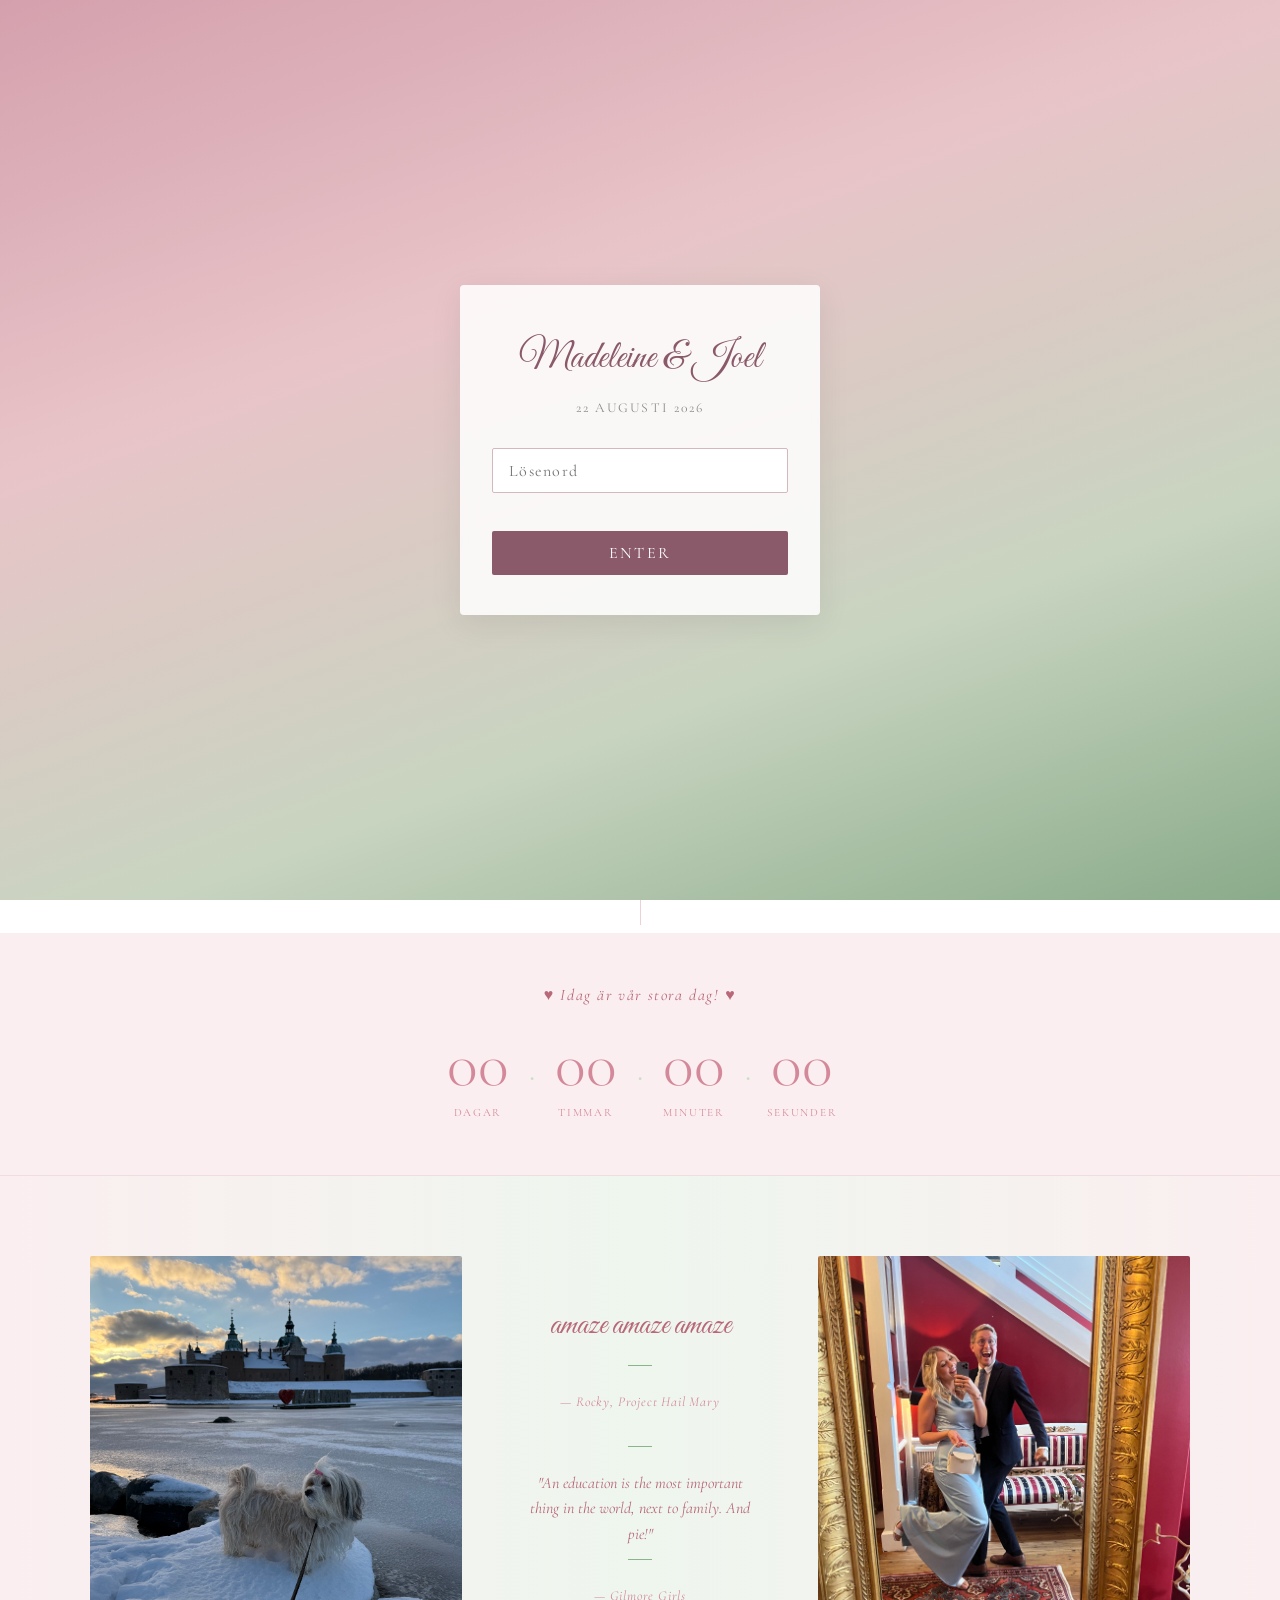
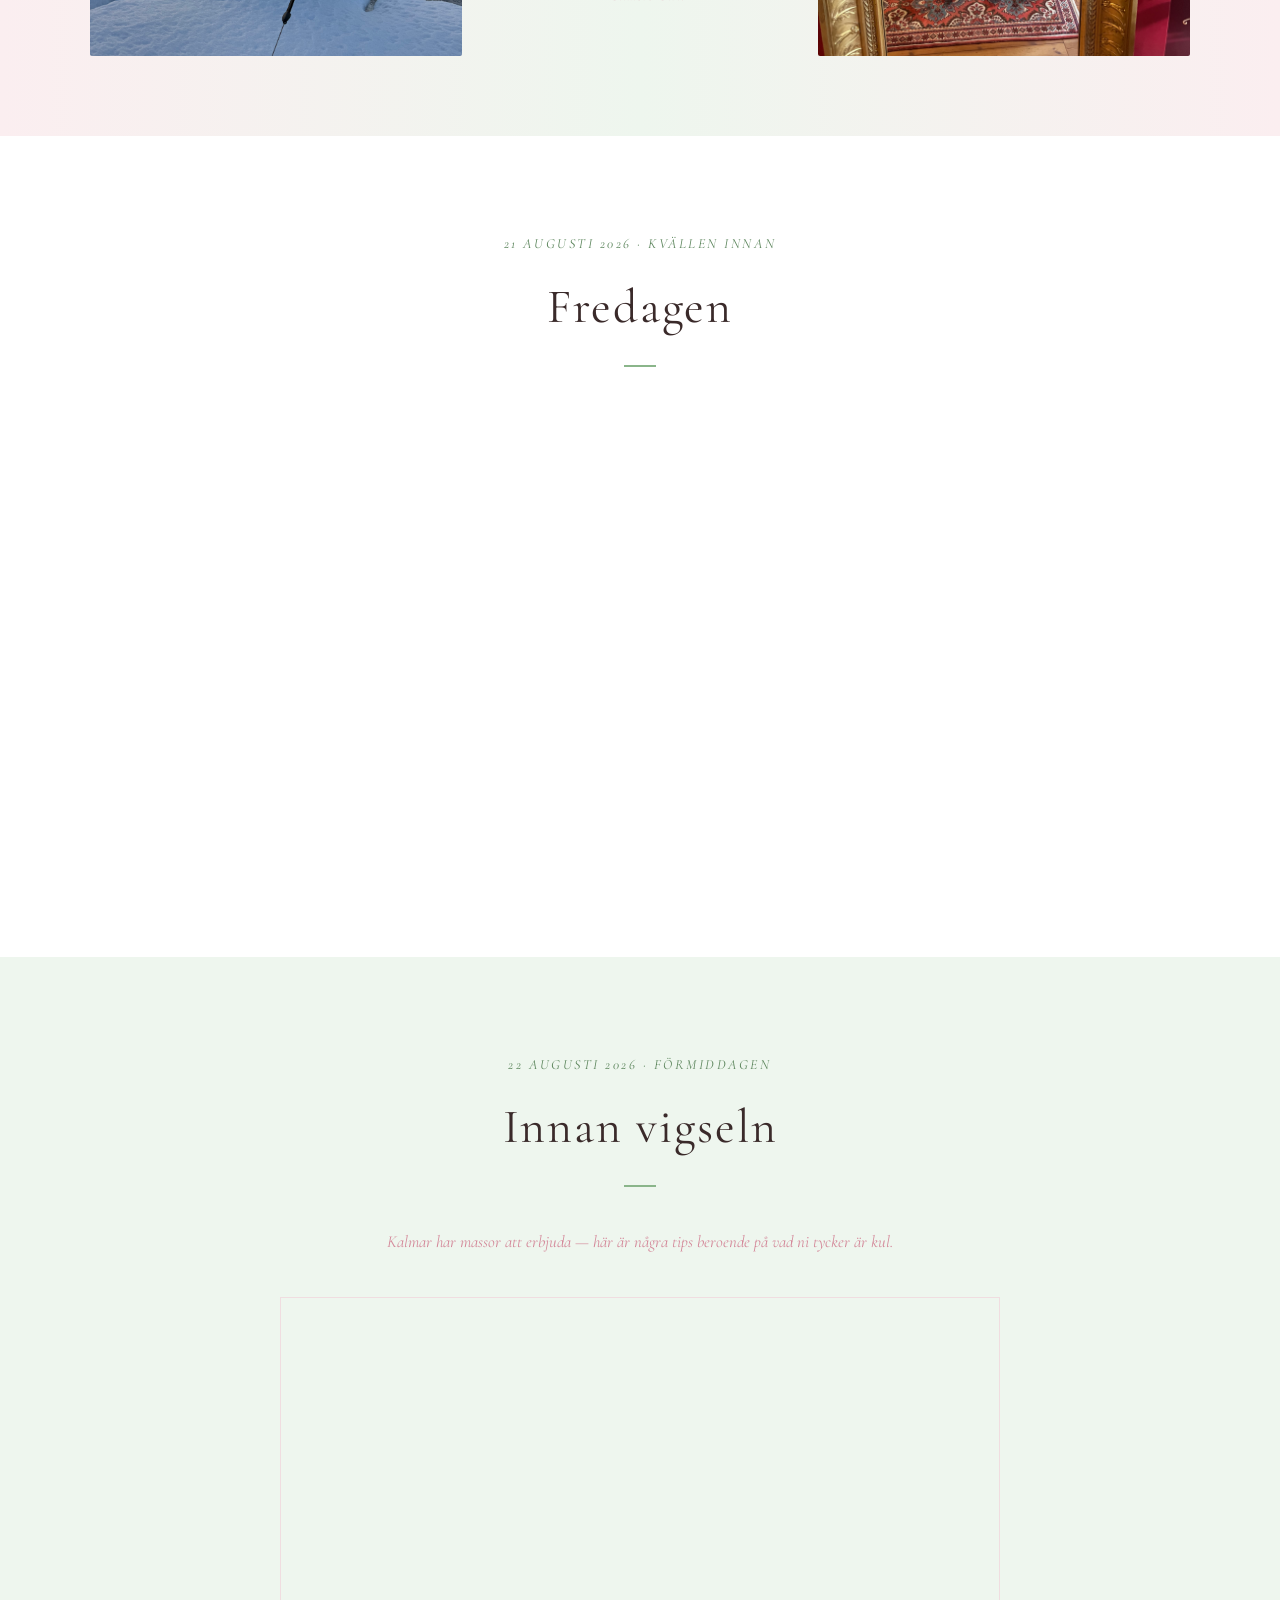
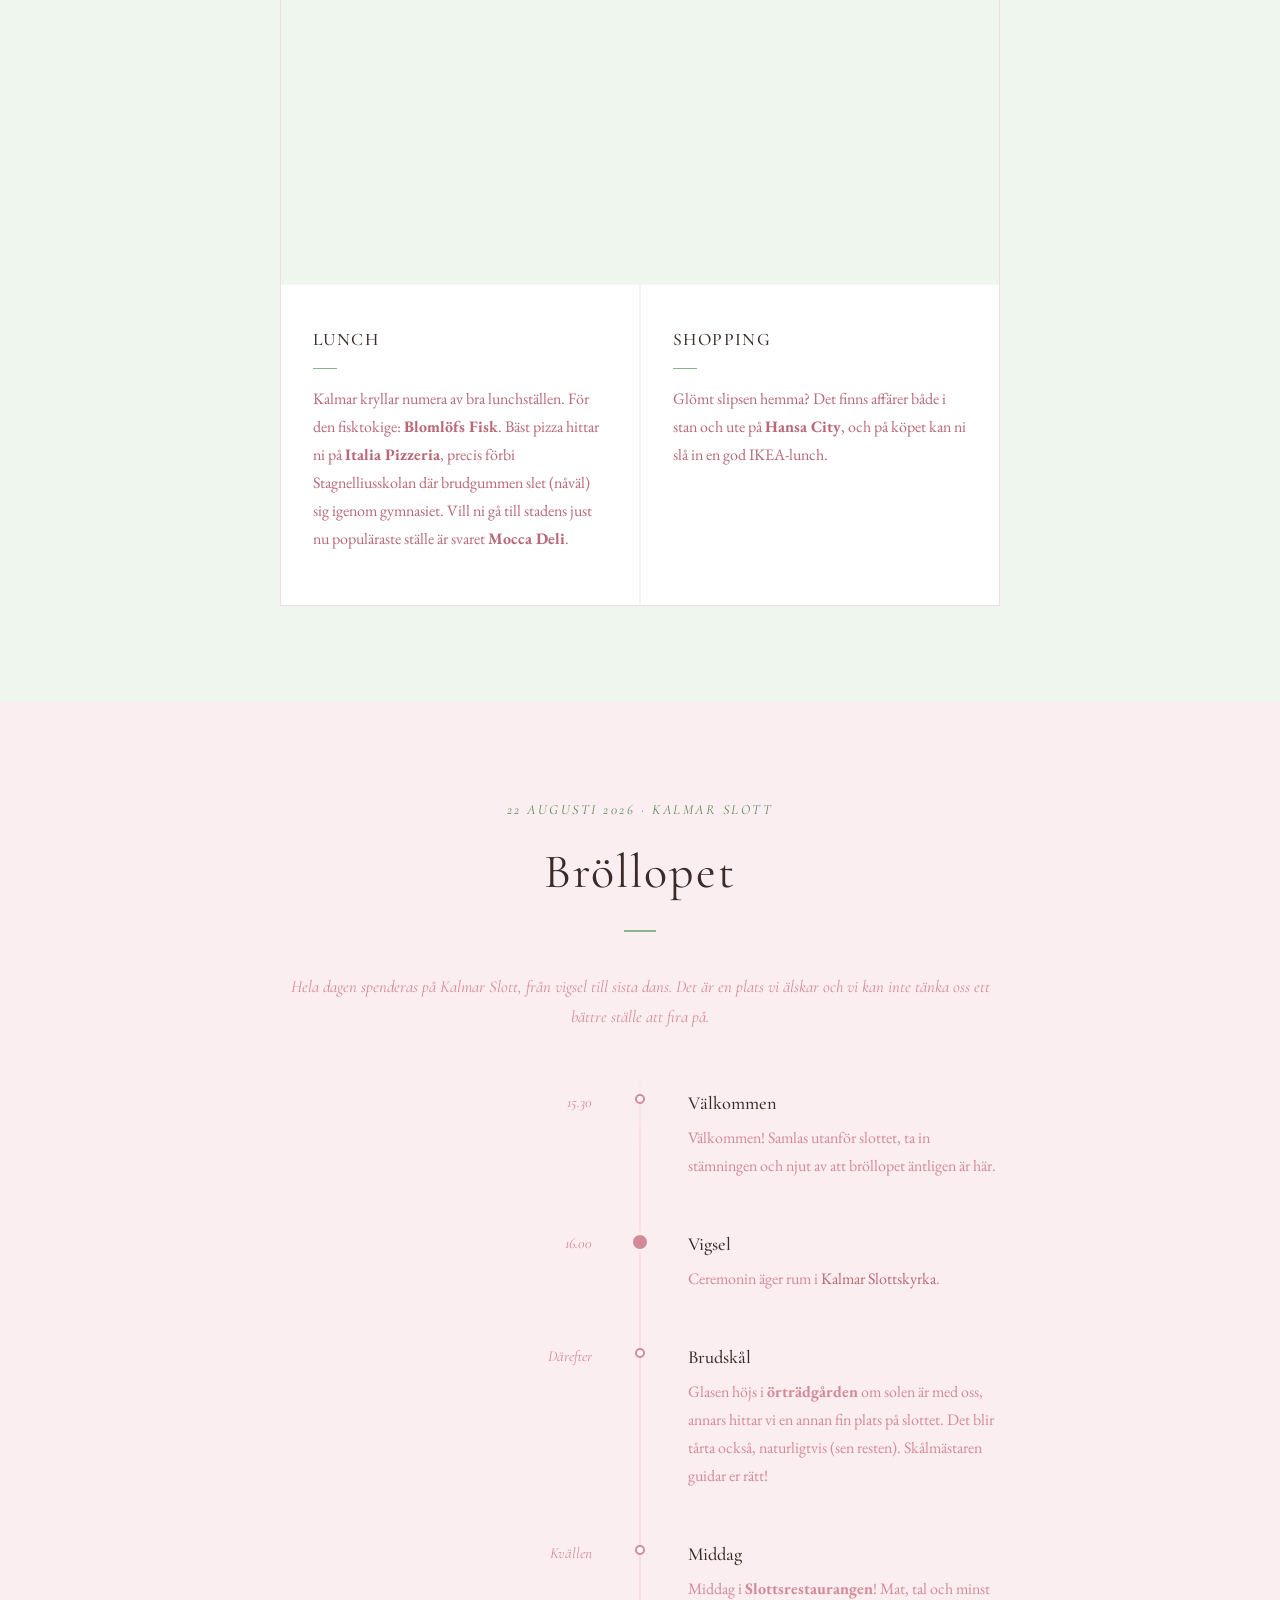
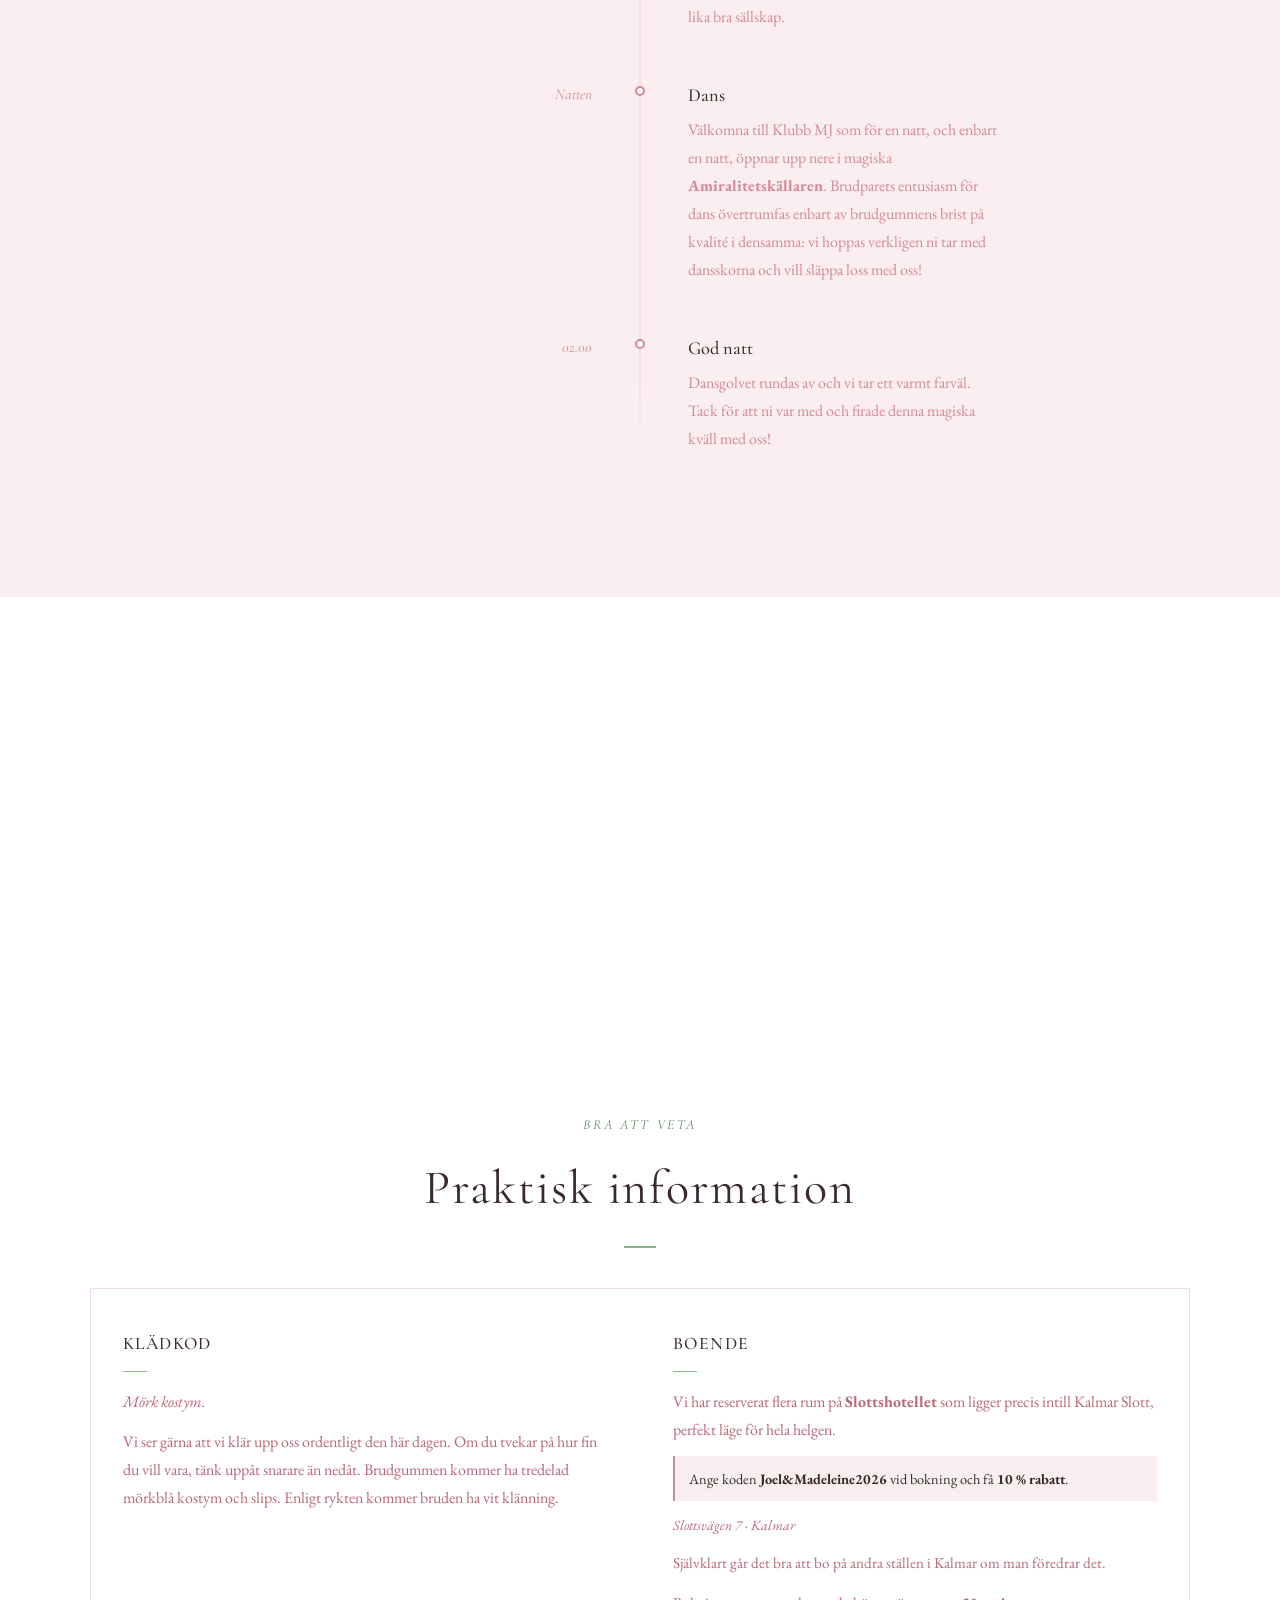
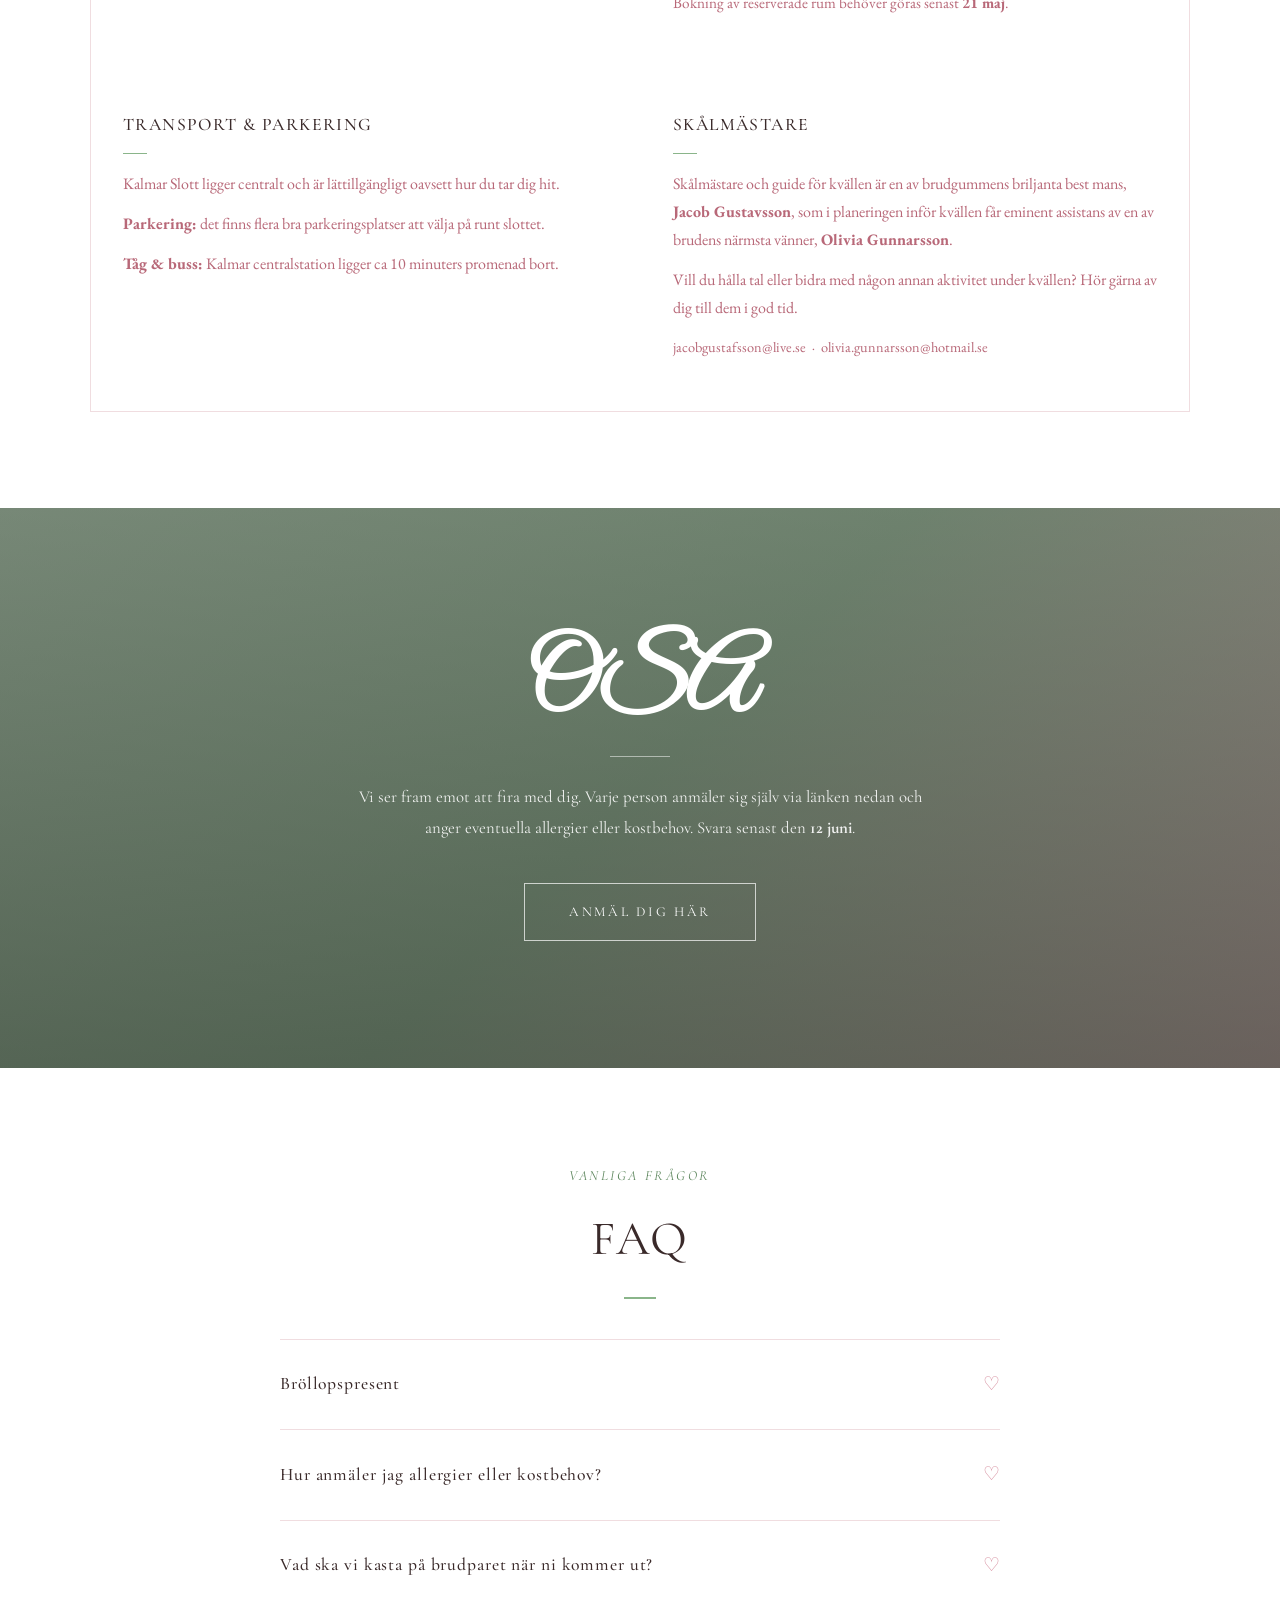
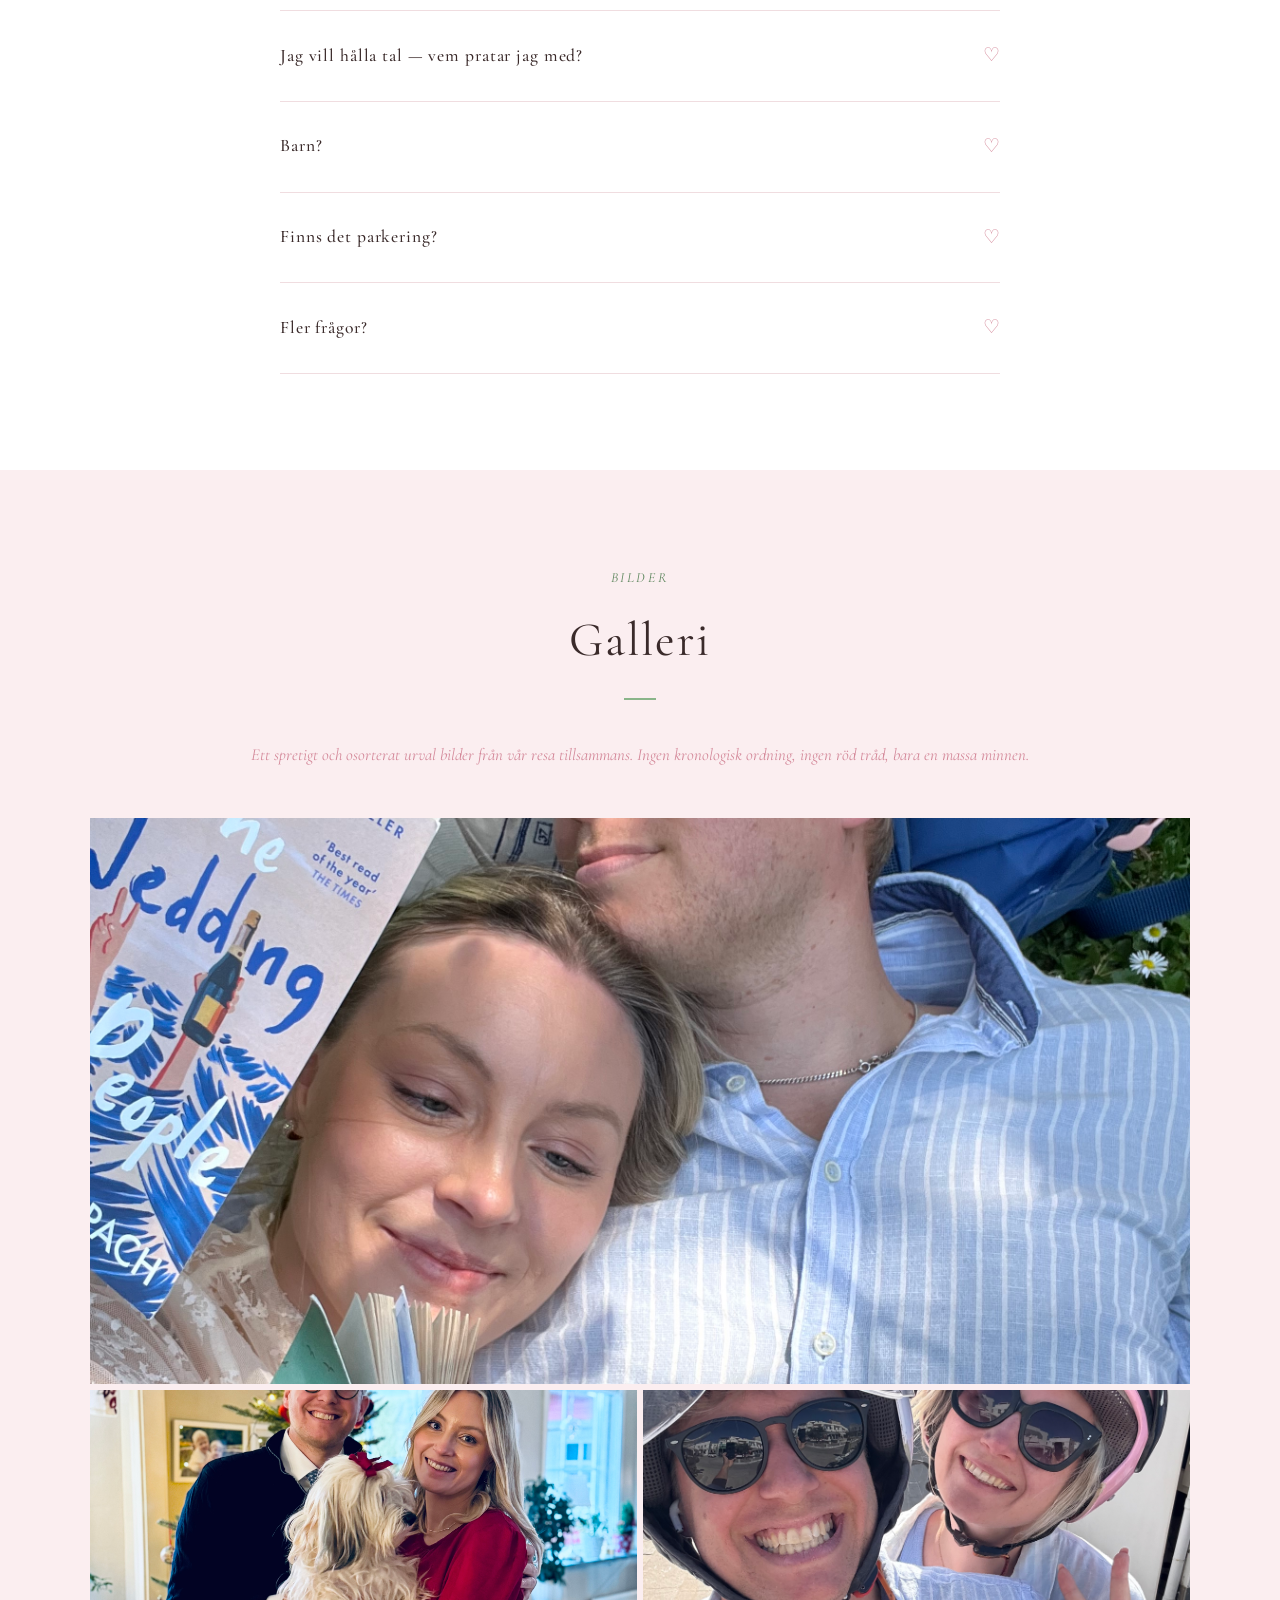
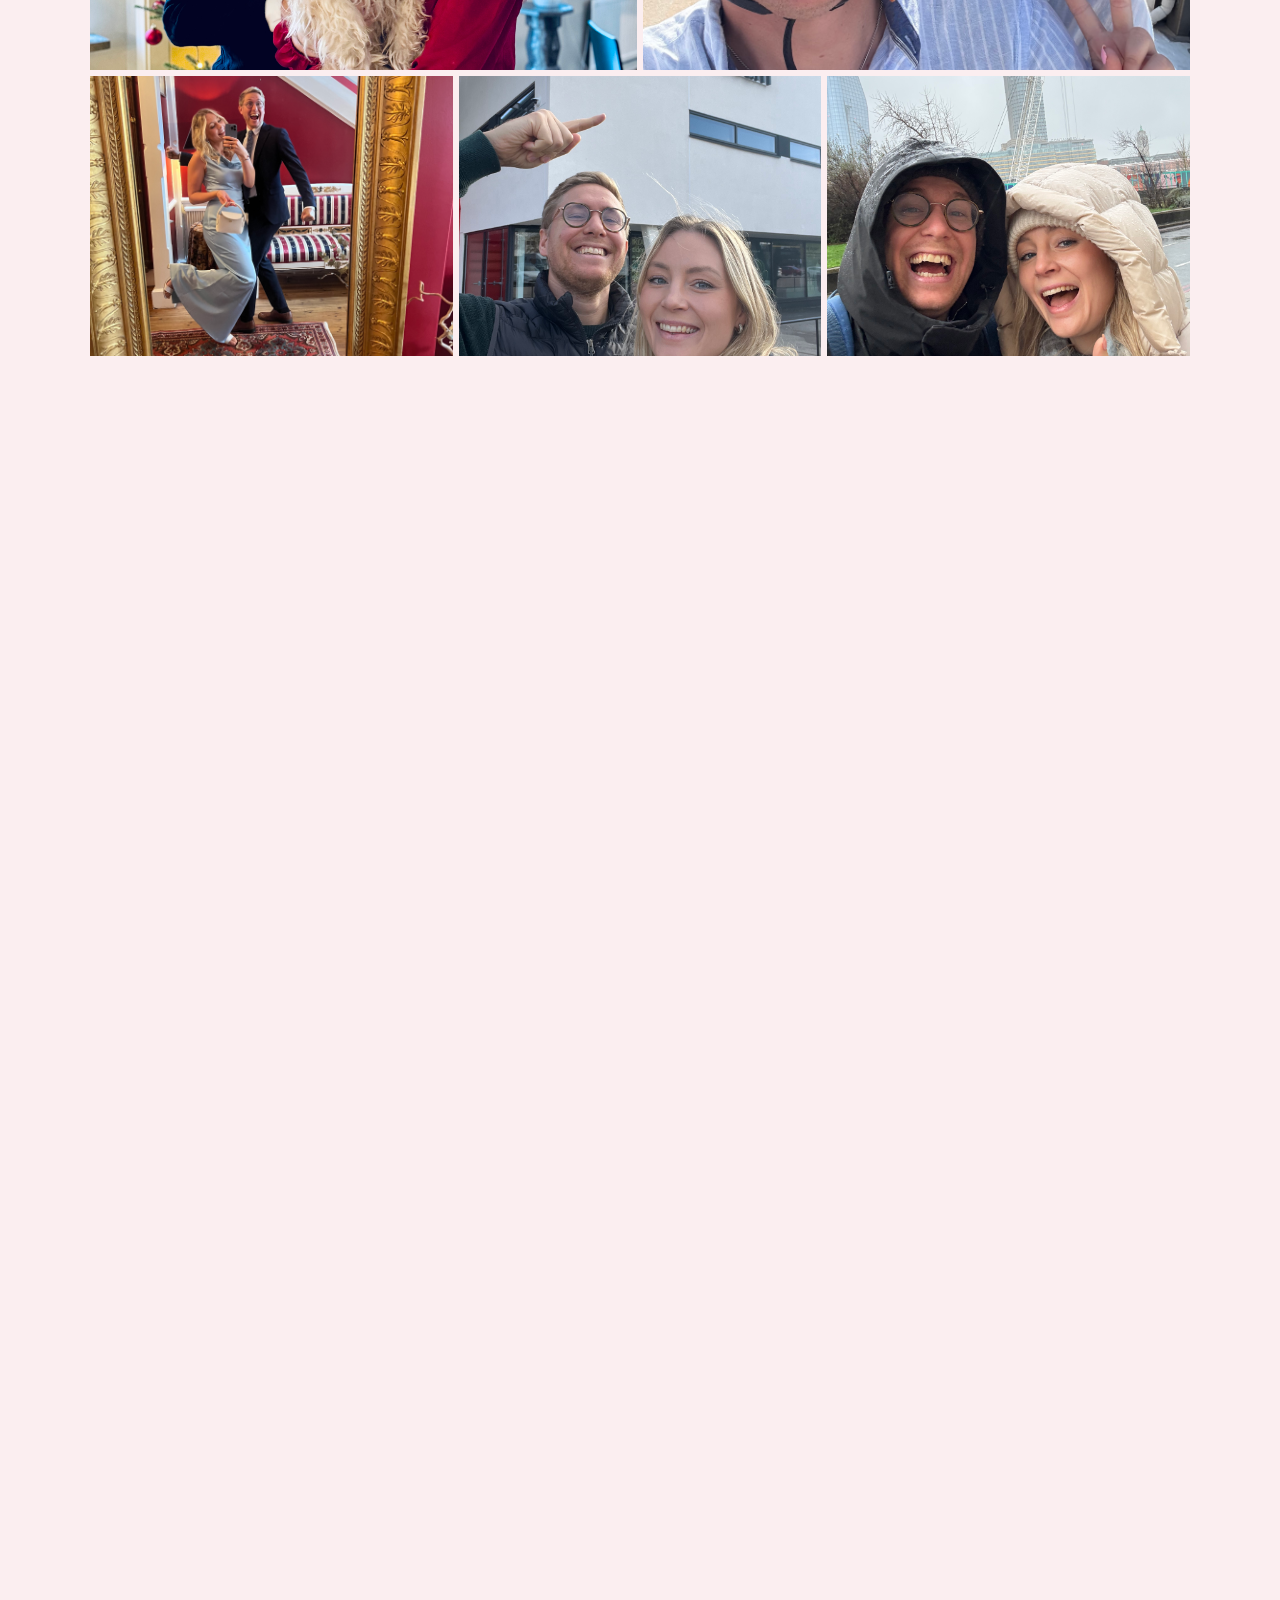
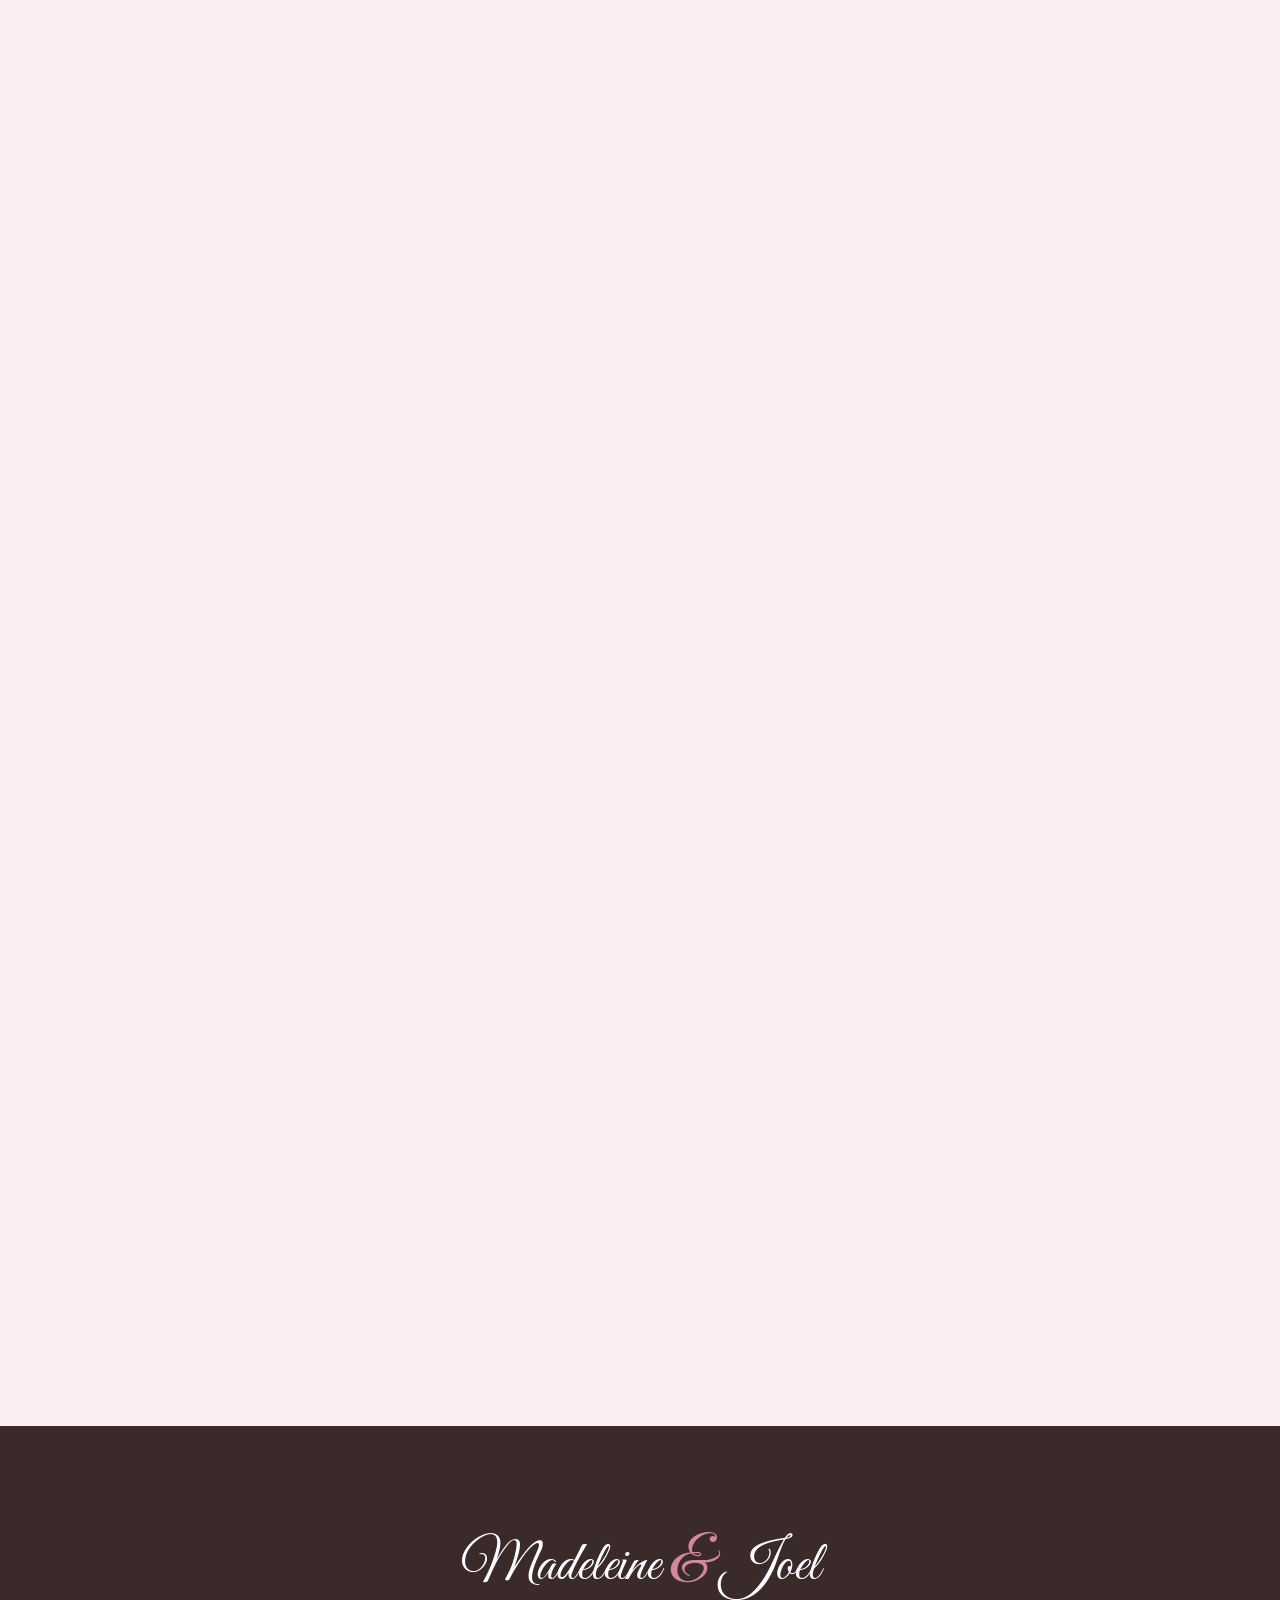
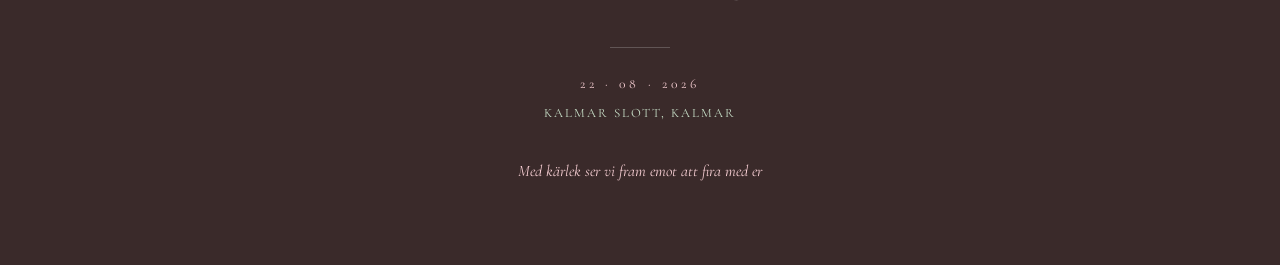
==== commit b01a7d83: "Galleri: object-fit cover, uppdatera introtekst https://claude.ai/code/session_015LaQ3sYM1QfAdQoXVsr" ====
--- a/index.html
+++ b/index.html
@@ -450,7 +450,7 @@
       <p class="section-eyebrow">Bilder</p>
       <h2 class="section-heading">Galleri</h2>
       <div class="heading-ornament"></div>
-      <p class="section-sub">Ett spretigt och osorterat urval bilder från åren Madeleine och Joel haft tillsammans. Ingen kronologisk ordning, ingen röd tråd, bara en massa minnen.</p>
+      <p class="section-sub">Ett spretigt och osorterat urval bilder från vår resa tillsammans. Ingen kronologisk ordning, ingen röd tråd, bara en massa minnen.</p>
 
       <div class="gallery">
 
--- a/style.css
+++ b/style.css
@@ -653,7 +653,7 @@
 .gallery-img img {
   width: 100%;
   height: 100%;
-  object-fit: contain;
+  object-fit: cover;
   object-position: center;
   display: block;
   transition: transform 0.6s ease;
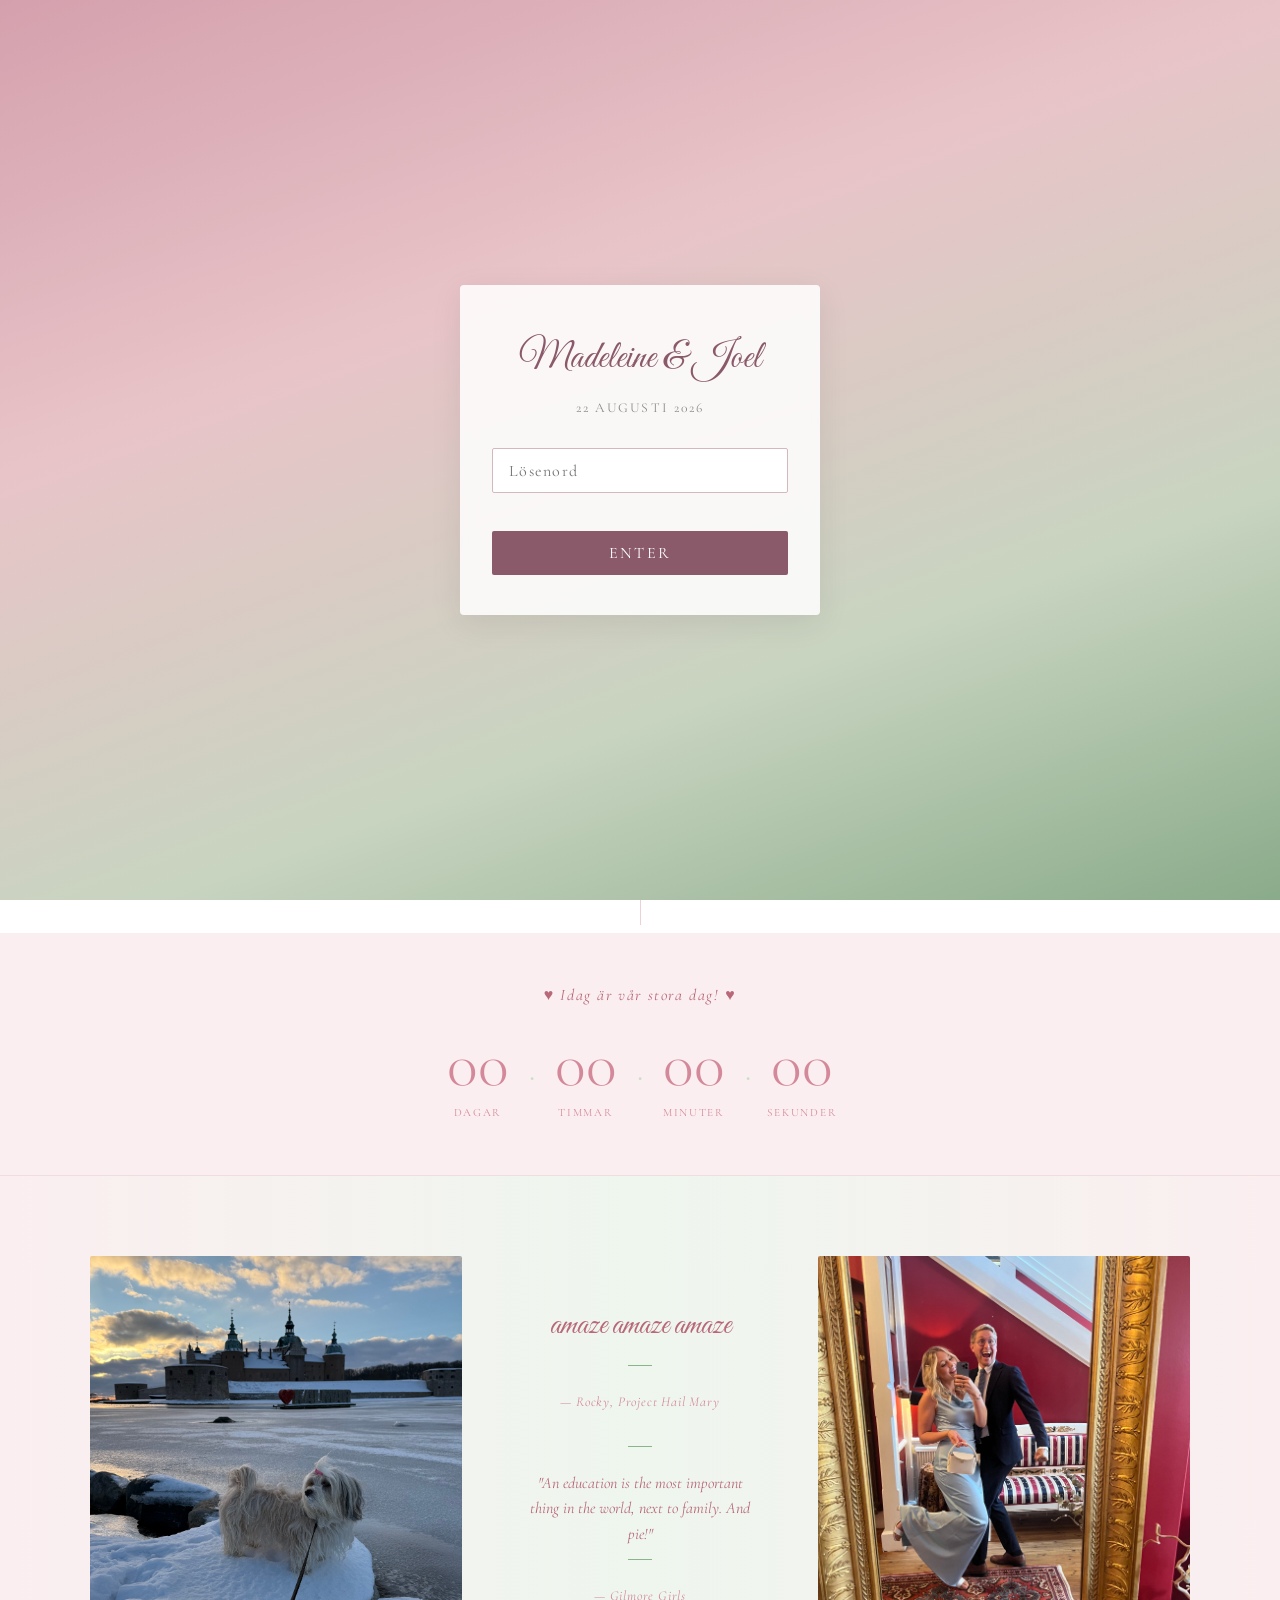
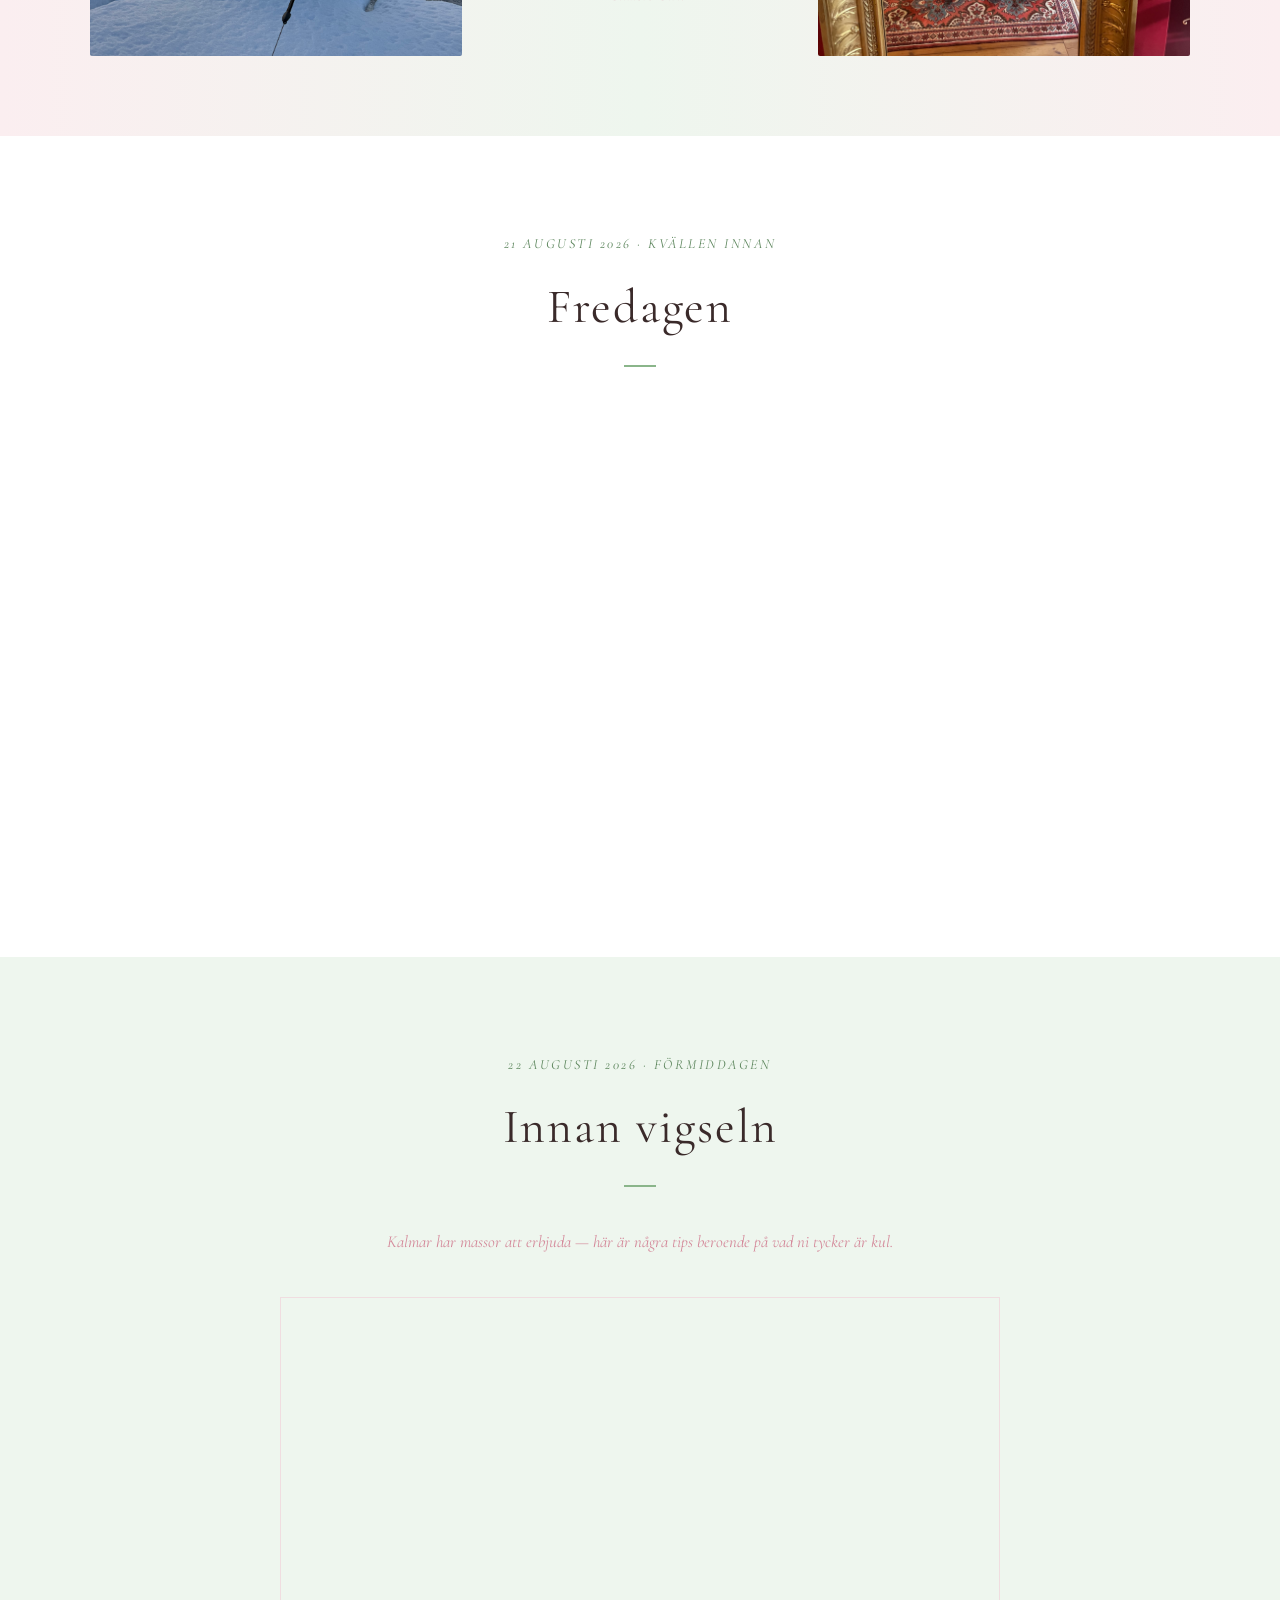
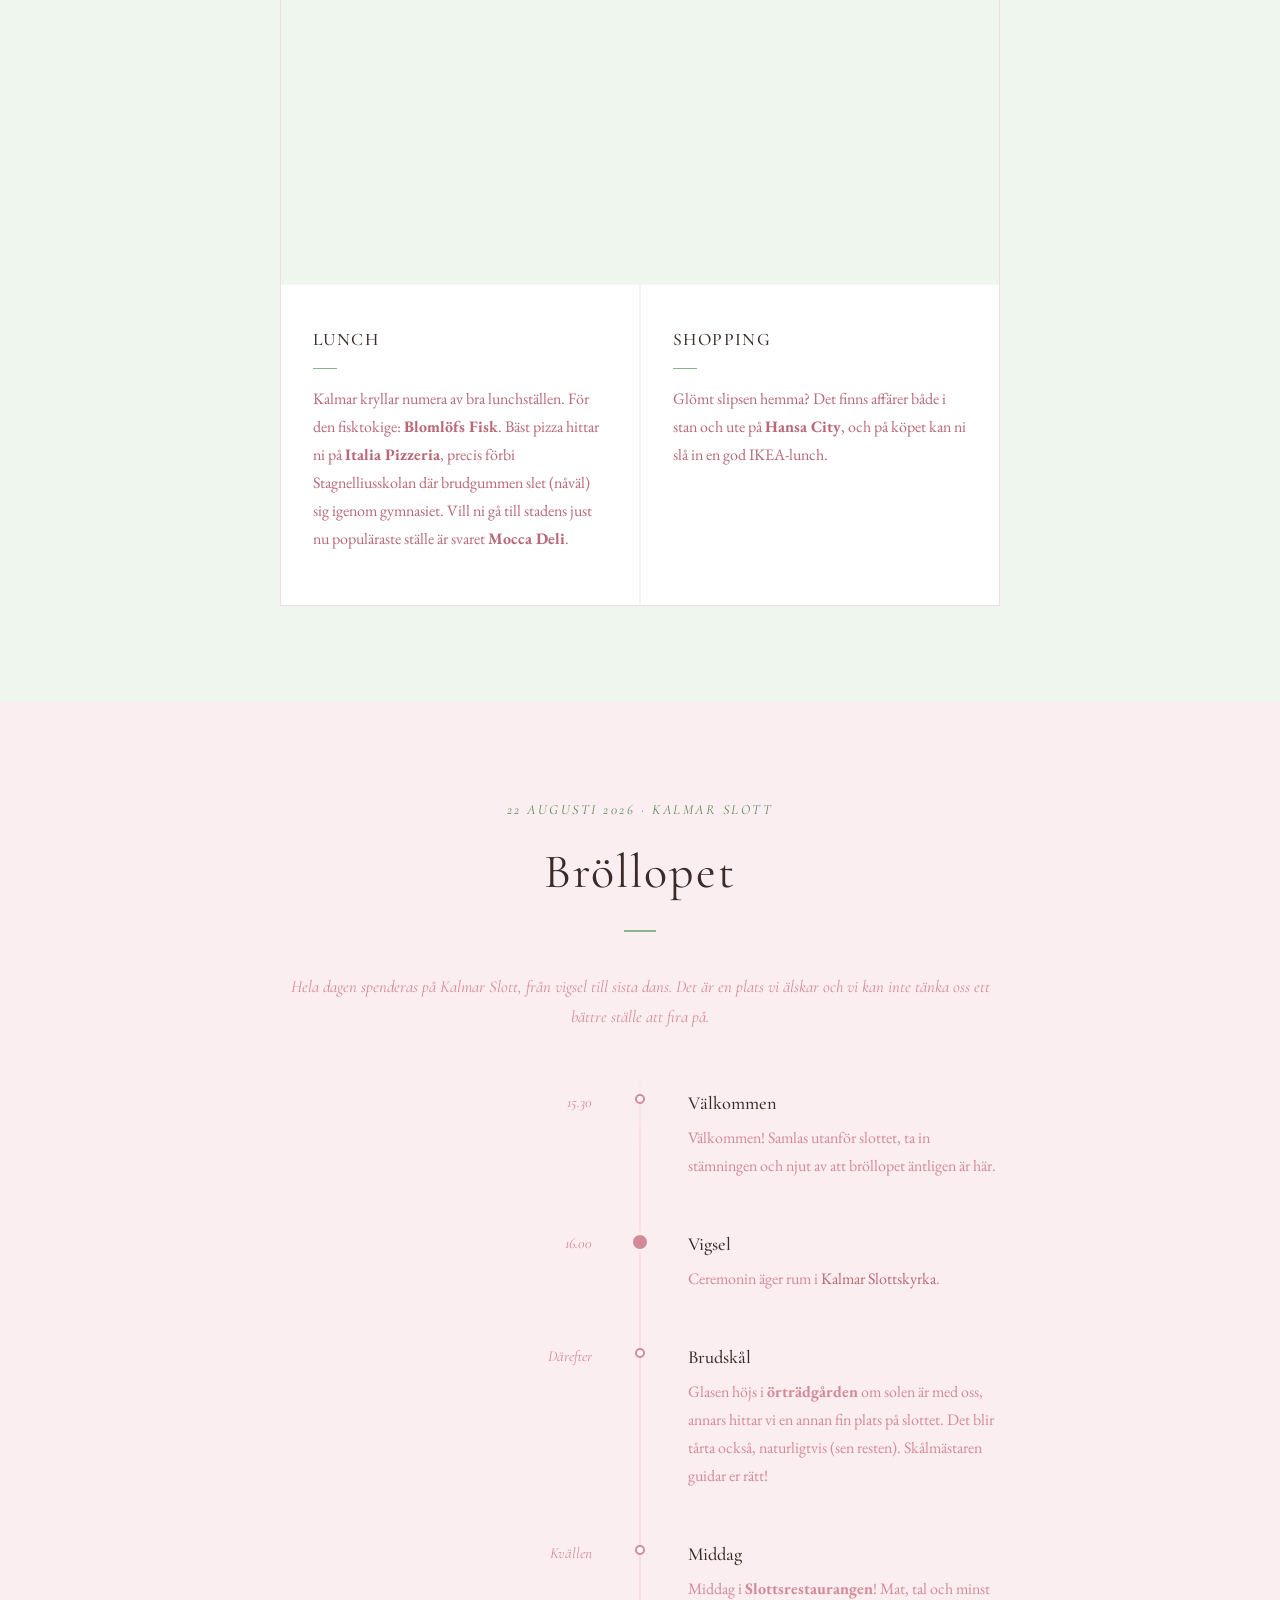
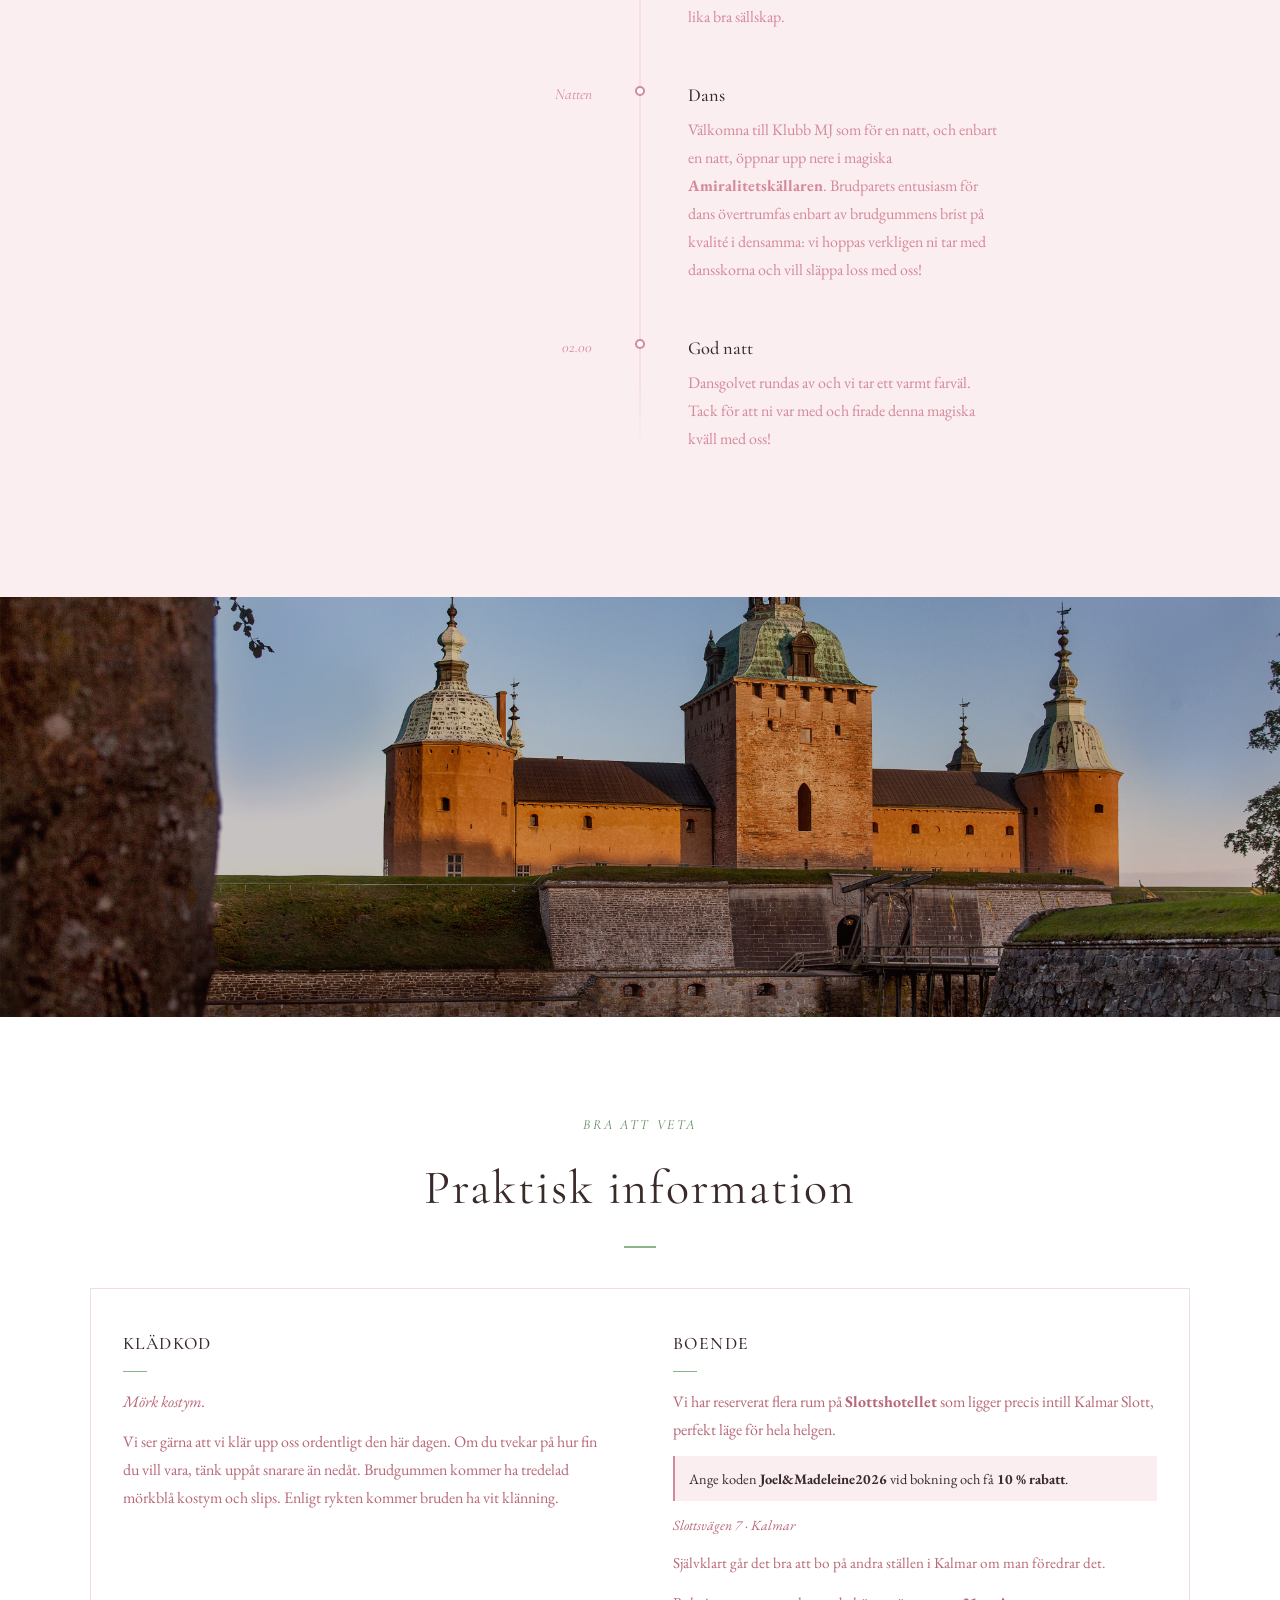
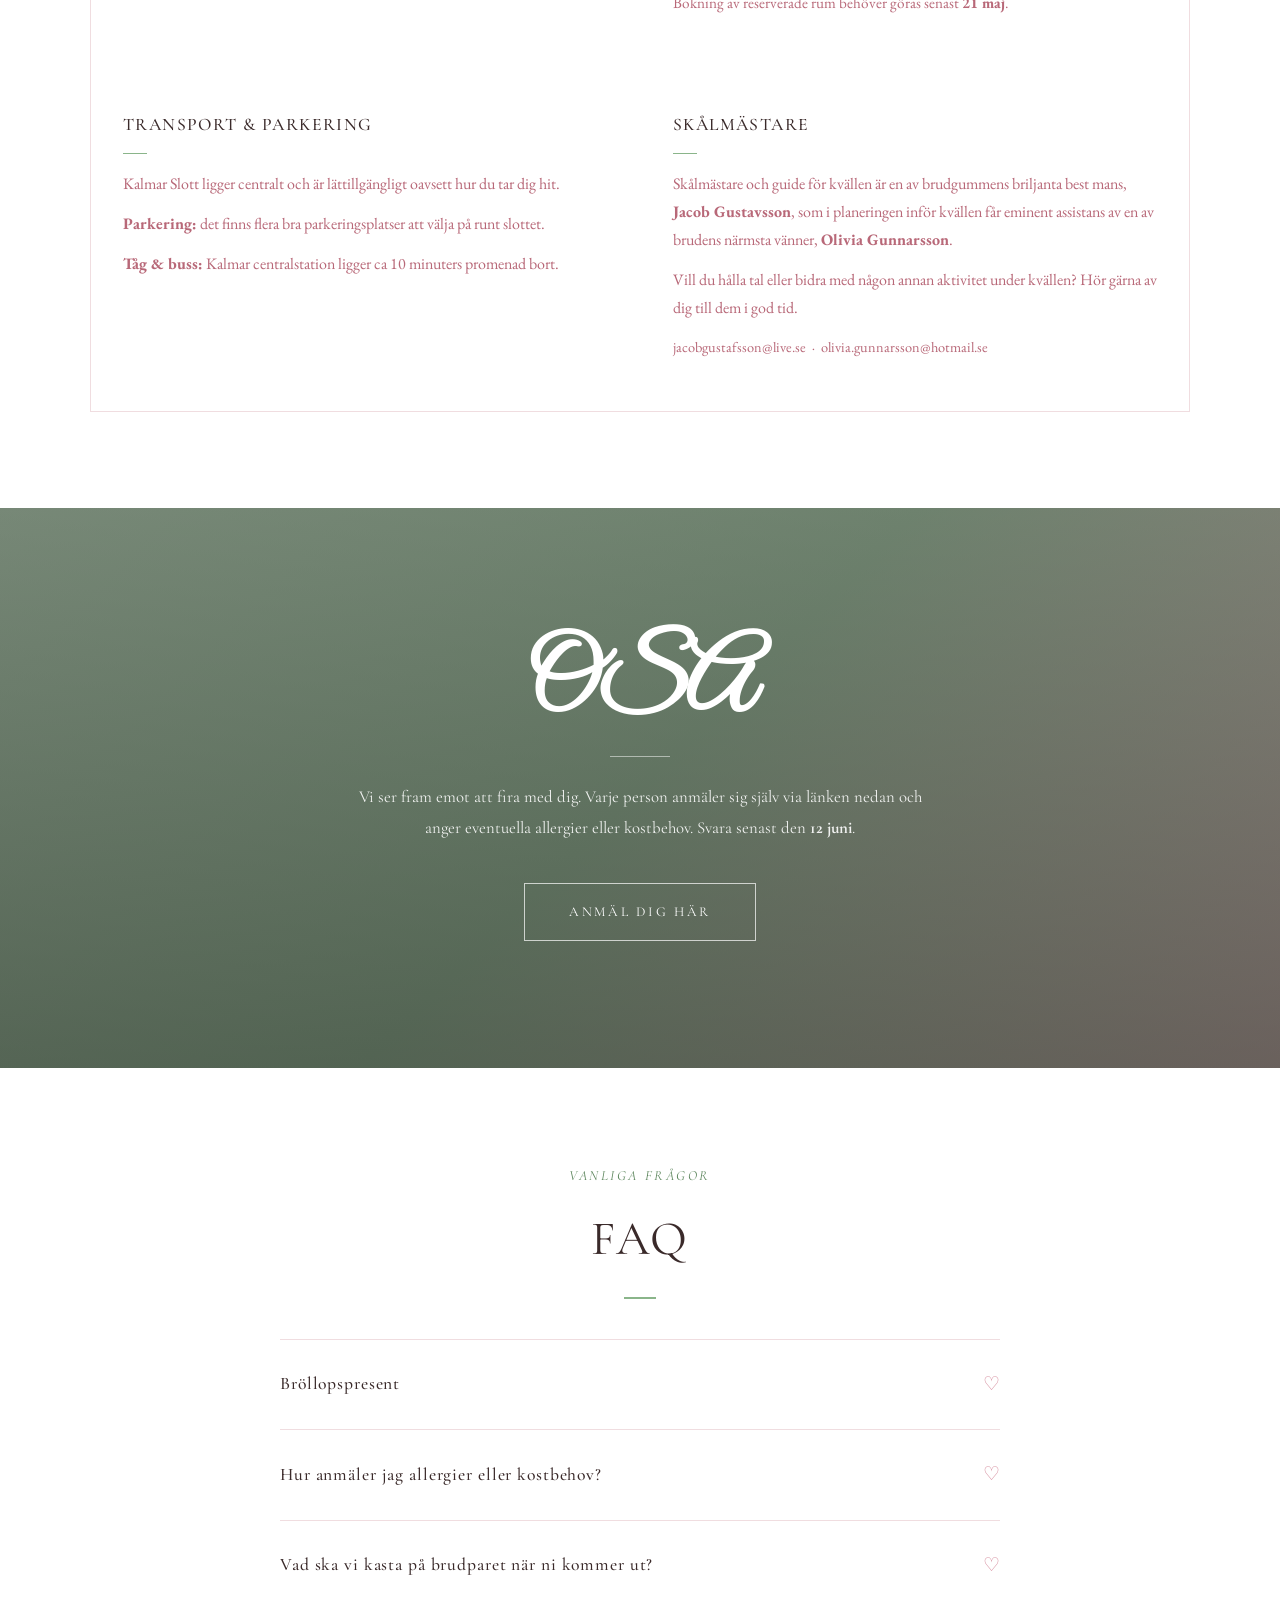
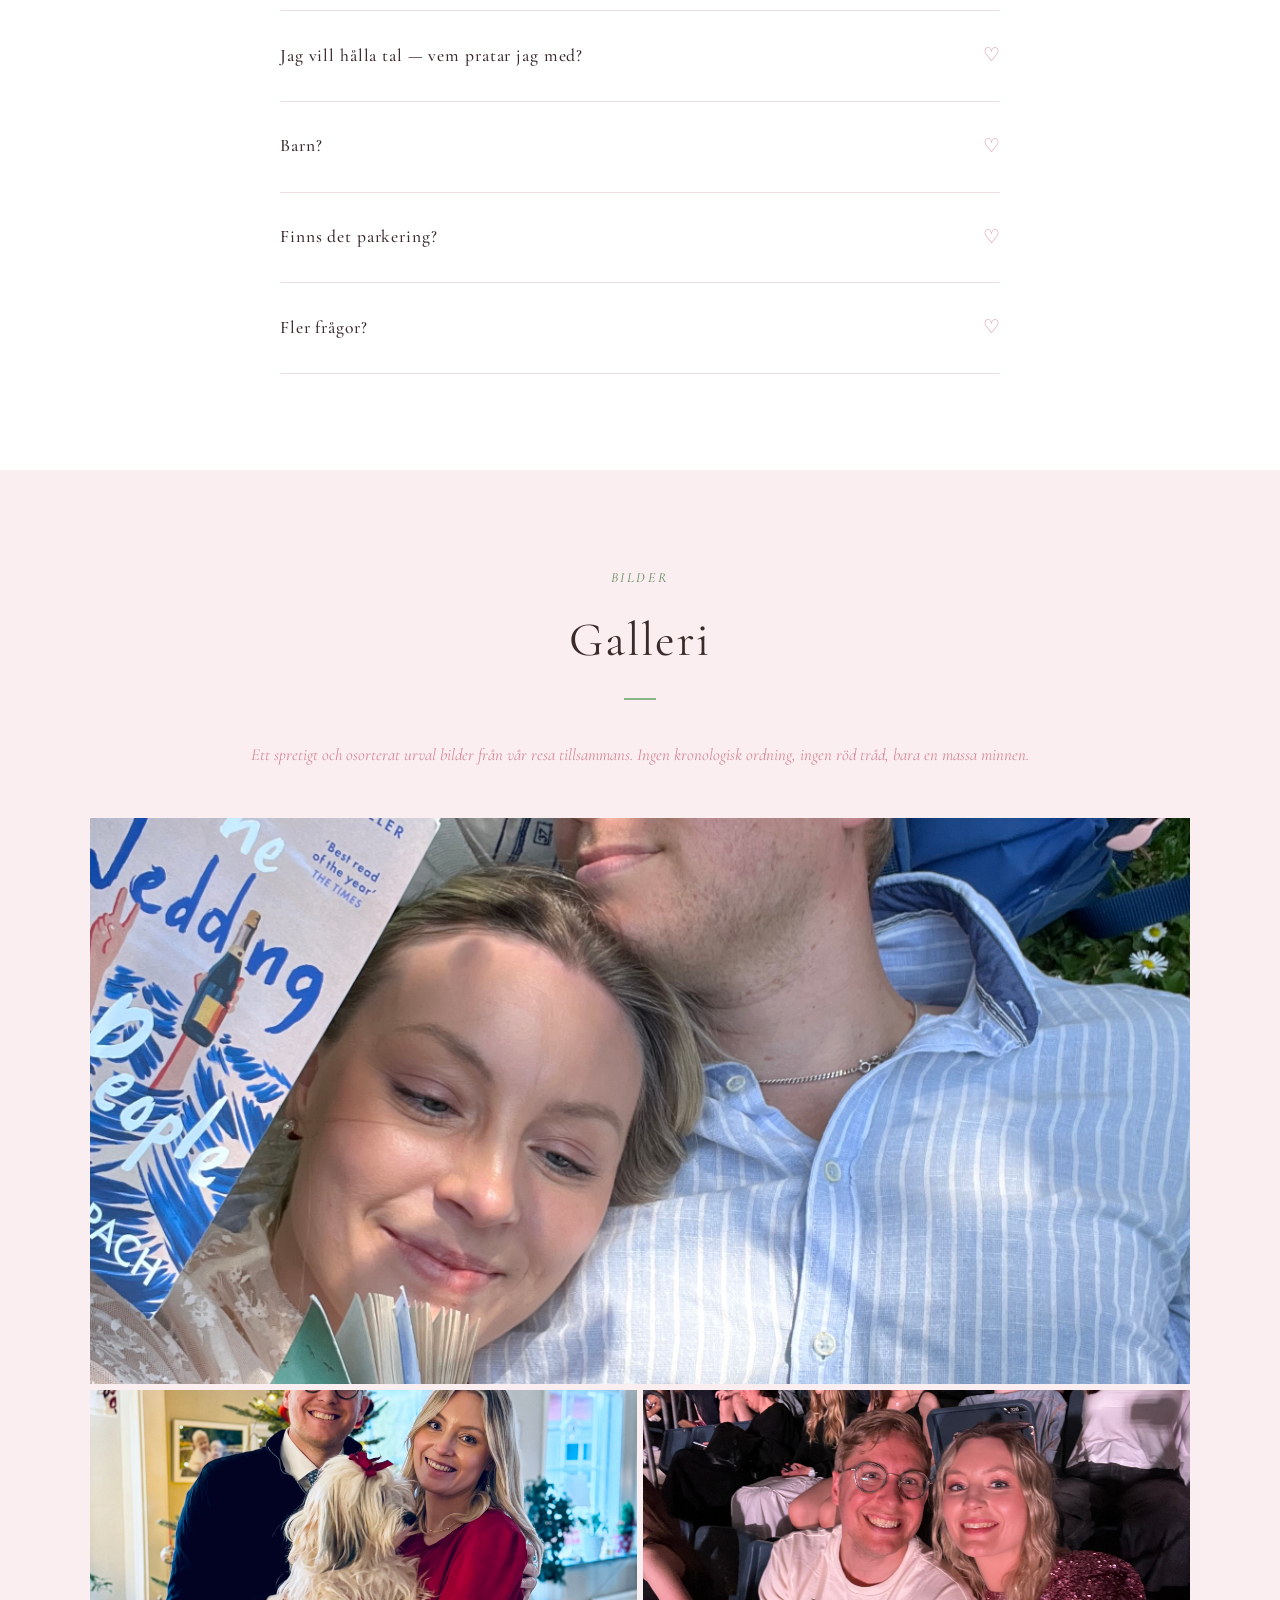
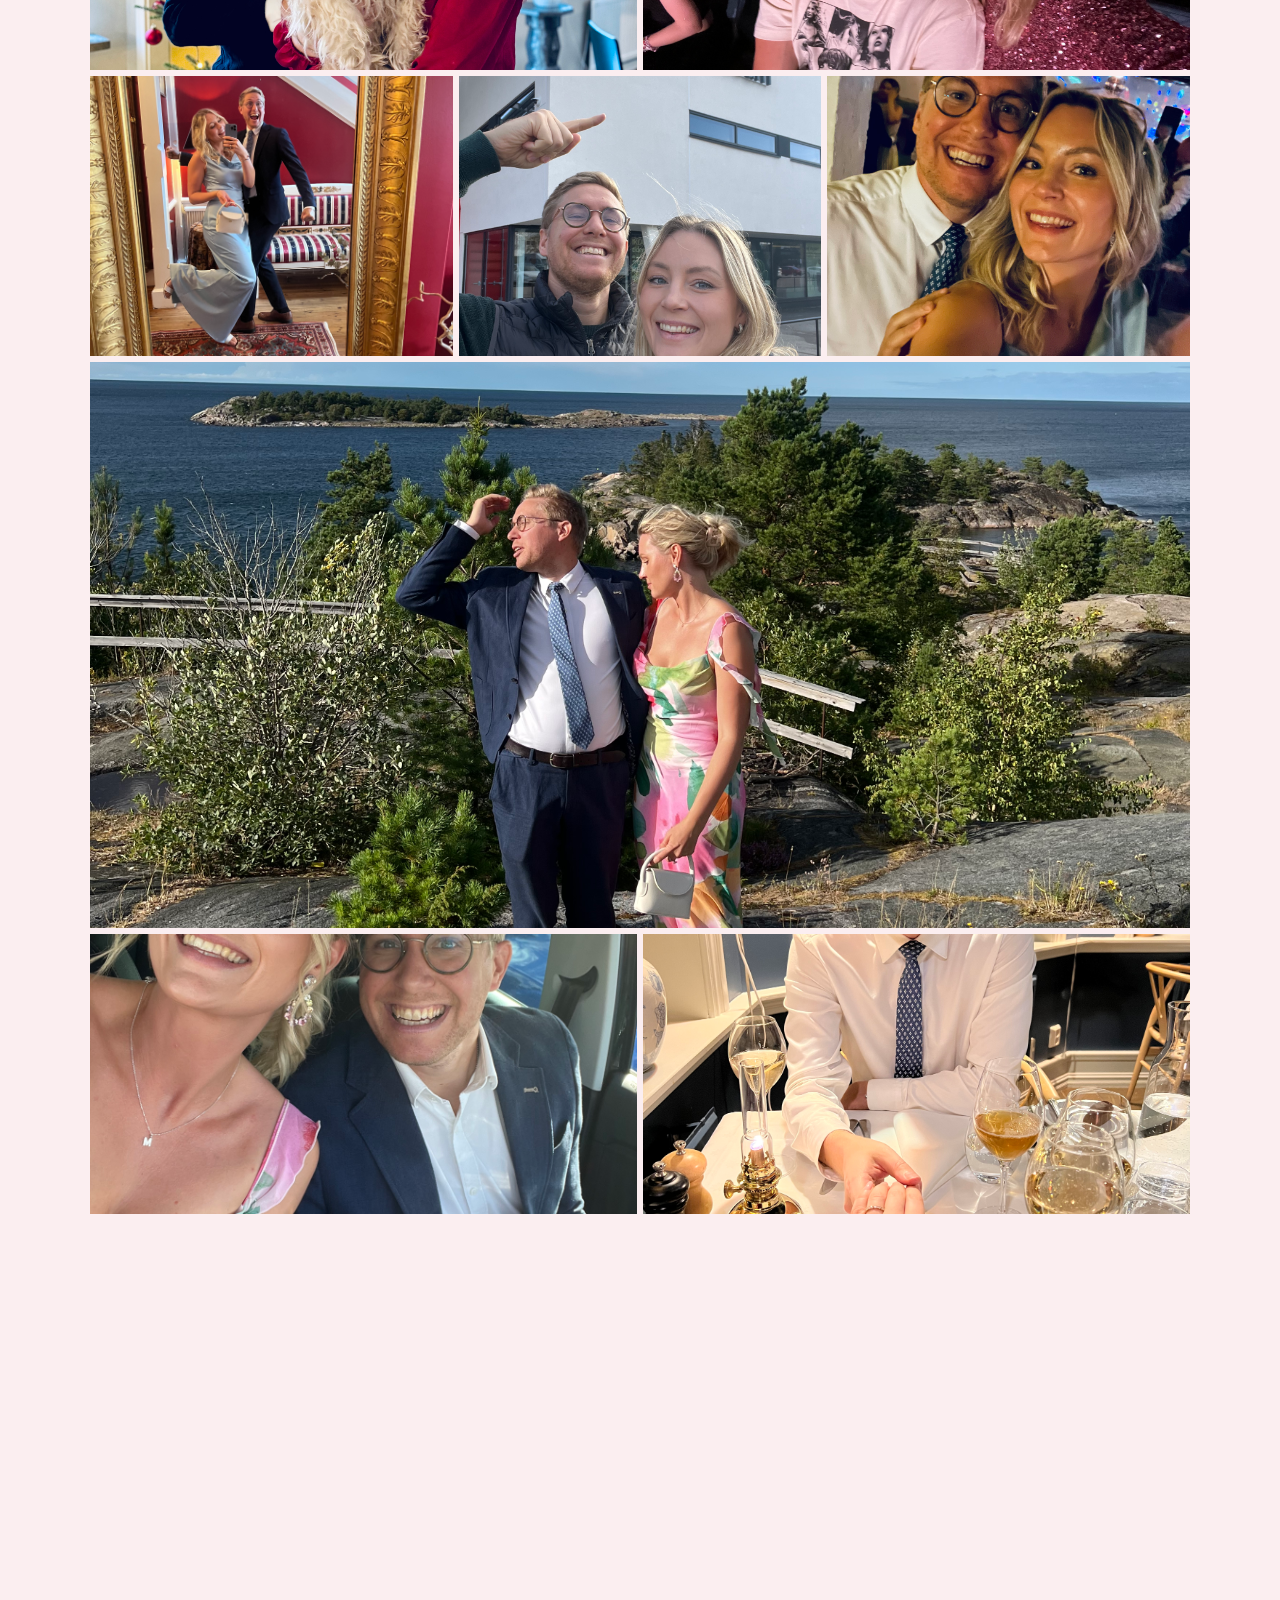
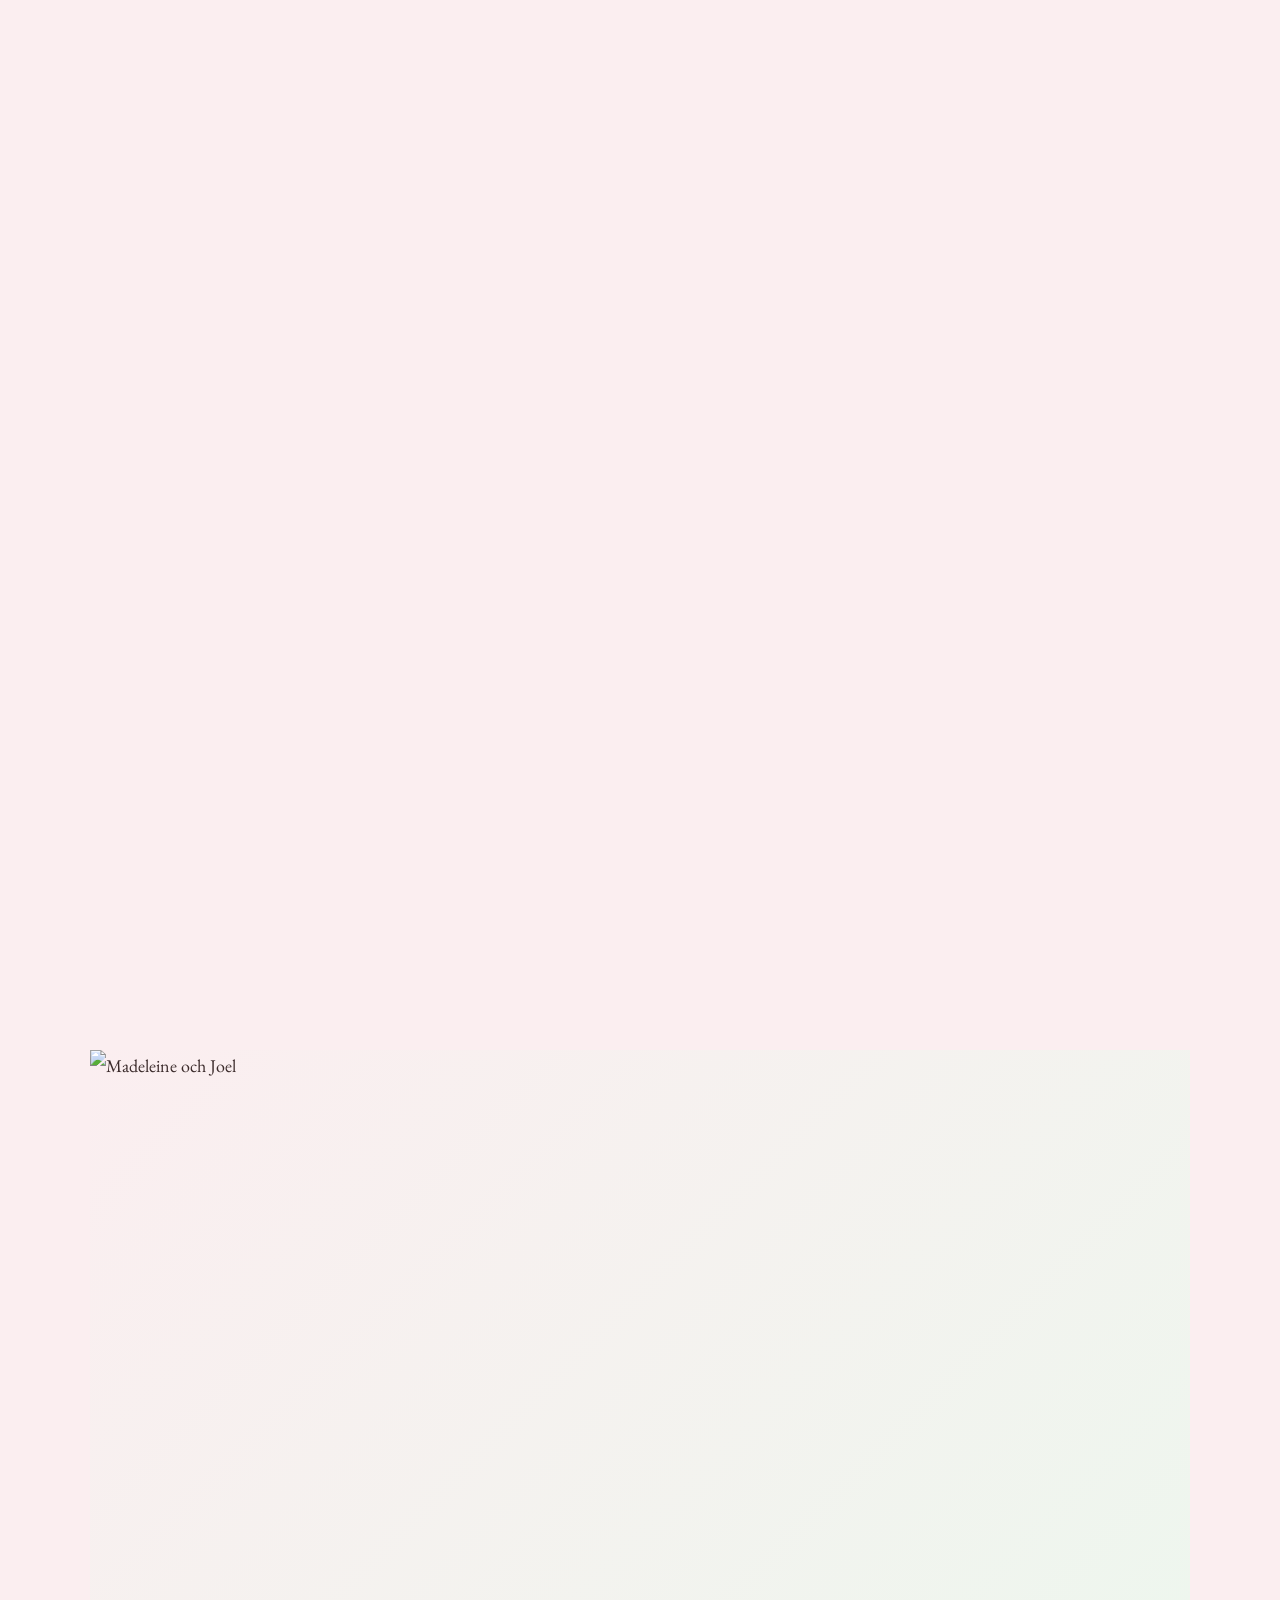
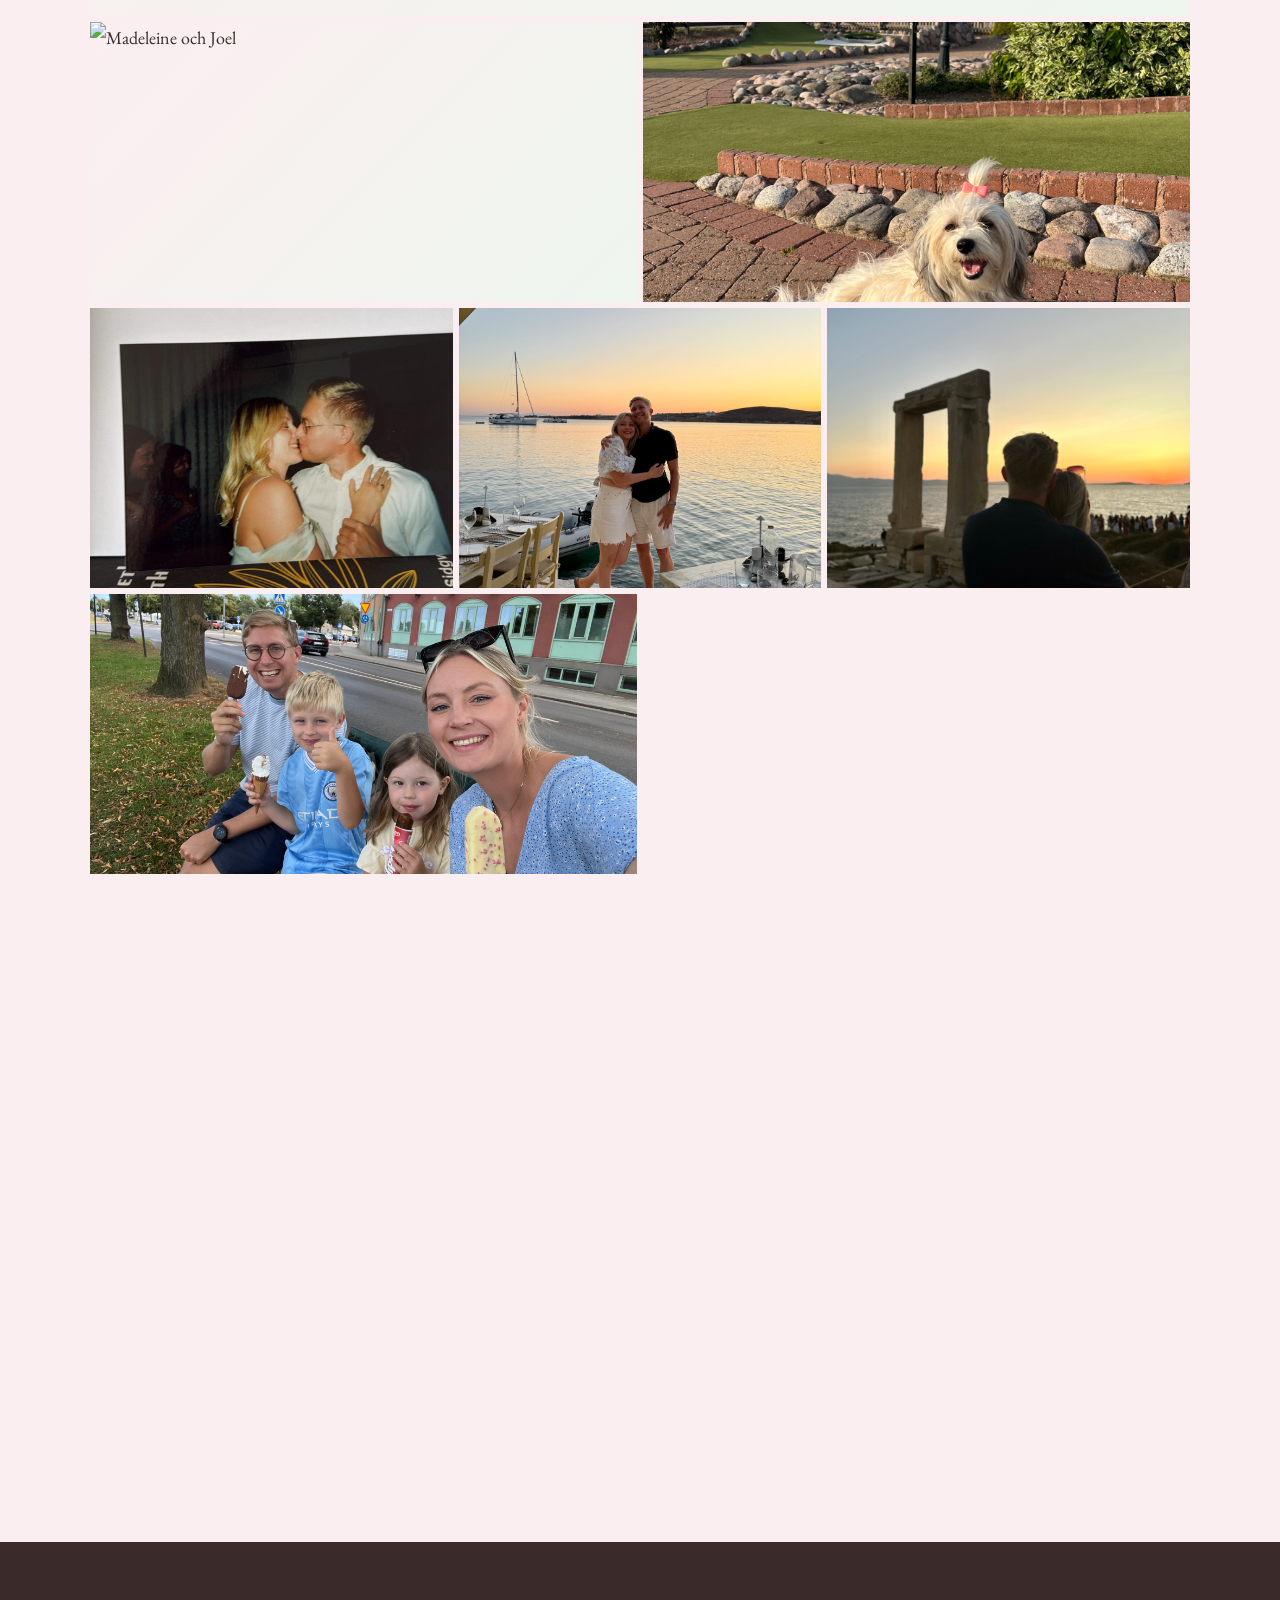
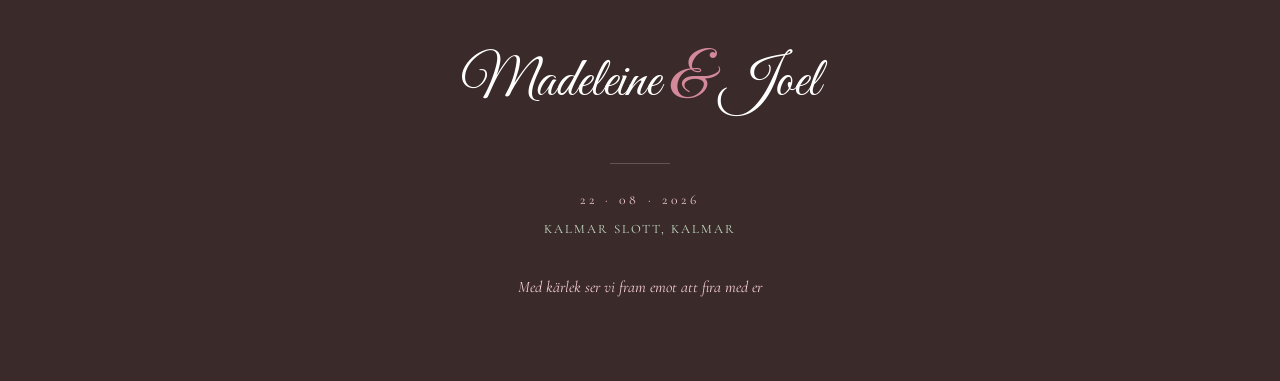
==== commit b98f2a02: "Galleri: lägg till 10 nya bilder https://claude.ai/code/session_015LaQ3sYM1QfAdQoXVsrNsJ" ====
--- a/index.html
+++ b/index.html
@@ -463,19 +463,43 @@
         </div>
 
         <div class="gallery-item fade-in">
+          <div class="gallery-img"><img src="images/IMG_0056.jpeg" alt="Madeleine och Joel" /></div>
+        </div>
+
+        <div class="gallery-item gallery-item--sm fade-in">
+          <div class="gallery-img"><img src="images/IMG_2761.jpeg" alt="Madeleine och Joel" /></div>
+        </div>
+
+        <div class="gallery-item gallery-item--sm fade-in">
+          <div class="gallery-img"><img src="images/IMG_3996.jpeg" alt="Madeleine och Joel" /></div>
+        </div>
+
+        <div class="gallery-item gallery-item--sm fade-in">
+          <div class="gallery-img"><img src="images/IMG_6040.jpeg" alt="Madeleine och Joel" /></div>
+        </div>
+
+        <div class="gallery-item gallery-item--wide fade-in">
+          <div class="gallery-img"><img src="images/IMG_2557.jpeg" alt="Madeleine och Joel" /></div>
+        </div>
+
+        <div class="gallery-item fade-in">
+          <div class="gallery-img"><img src="images/IMG_2506.jpeg" alt="Madeleine och Joel" /></div>
+        </div>
+
+        <div class="gallery-item fade-in">
+          <div class="gallery-img"><img src="images/63CBEC02-FDD7-40D2-B46B-4BB12BD16741.jpeg" alt="Madeleine och Joel" /></div>
+        </div>
+
+        <div class="gallery-item gallery-item--sm fade-in">
+          <div class="gallery-img"><img src="images/IMG_2194.jpeg" alt="Madeleine och Joel" /></div>
+        </div>
+
+        <div class="gallery-item gallery-item--sm fade-in">
           <div class="gallery-img"><img src="images/IMG_8209.jpeg" alt="Madeleine och Joel" /></div>
         </div>
 
         <div class="gallery-item gallery-item--sm fade-in">
-          <div class="gallery-img"><img src="images/IMG_2761.jpeg" alt="Madeleine och Joel" /></div>
-        </div>
-
-        <div class="gallery-item gallery-item--sm fade-in">
-          <div class="gallery-img"><img src="images/IMG_3996.jpeg" alt="Madeleine och Joel" /></div>
-        </div>
-
-        <div class="gallery-item gallery-item--sm fade-in">
-          <div class="gallery-img"><img src="images/IMG_7036.jpeg" alt="Madeleine och Joel" /></div>
+          <div class="gallery-img"><img src="images/IMG_3977.jpeg" alt="Madeleine och Joel" /></div>
         </div>
 
         <div class="gallery-item gallery-item--wide fade-in">
@@ -483,7 +507,7 @@
         </div>
 
         <div class="gallery-item fade-in">
-          <div class="gallery-img"><img src="images/IMG_2506.jpeg" alt="Madeleine och Joel" /></div>
+          <div class="gallery-img"><img src="images/IMG_4053.jpeg" alt="Madeleine och Joel" /></div>
         </div>
 
         <div class="gallery-item fade-in">
@@ -491,11 +515,11 @@
         </div>
 
         <div class="gallery-item gallery-item--sm fade-in">
-          <div class="gallery-img"><img src="images/IMG_2194.jpeg" alt="Madeleine och Joel" /></div>
-        </div>
-
-        <div class="gallery-item gallery-item--sm fade-in">
           <div class="gallery-img"><img src="images/FullSizeRender.jpeg" alt="Madeleine och Joel" /></div>
+        </div>
+
+        <div class="gallery-item gallery-item--sm fade-in">
+          <div class="gallery-img"><img src="images/28E414BC-08D1-4E26-BE43-BA9CD8EC117D.jpeg" alt="Madeleine och Joel" /></div>
         </div>
 
         <div class="gallery-item gallery-item--sm fade-in">
@@ -511,27 +535,43 @@
         </div>
 
         <div class="gallery-item fade-in">
+          <div class="gallery-img"><img src="images/02ECD726-9298-4DBF-A09D-EF968A53D2C1.jpeg" alt="Madeleine och Joel" /></div>
+        </div>
+
+        <div class="gallery-item gallery-item--sm fade-in">
+          <div class="gallery-img"><img src="images/IMG_7227.JPG" alt="Madeleine och Joel" /></div>
+        </div>
+
+        <div class="gallery-item gallery-item--sm fade-in">
+          <div class="gallery-img"><img src="images/FullSizeRender 2.jpeg" alt="Madeleine och Joel" /></div>
+        </div>
+
+        <div class="gallery-item gallery-item--sm fade-in">
+          <div class="gallery-img"><img src="images/IMG_0931.jpeg" alt="Madeleine och Joel" /></div>
+        </div>
+
+        <div class="gallery-item fade-in">
           <div class="gallery-img"><img src="images/IMG_2361.jpeg" alt="Madeleine och Joel" /></div>
         </div>
 
-        <div class="gallery-item gallery-item--sm fade-in">
-          <div class="gallery-img"><img src="images/IMG_7227.JPG" alt="Madeleine och Joel" /></div>
-        </div>
-
-        <div class="gallery-item gallery-item--sm fade-in">
-          <div class="gallery-img"><img src="images/FullSizeRender 2.jpeg" alt="Madeleine och Joel" /></div>
-        </div>
-
-        <div class="gallery-item gallery-item--sm fade-in">
-          <div class="gallery-img"><img src="images/IMG_0931.jpeg" alt="Madeleine och Joel" /></div>
+        <div class="gallery-item fade-in">
+          <div class="gallery-img"><img src="images/FullSizeRender 3.jpeg" alt="Madeleine och Joel" /></div>
+        </div>
+
+        <div class="gallery-item gallery-item--sm fade-in">
+          <div class="gallery-img"><img src="images/IMG_7036.jpeg" alt="Madeleine och Joel" /></div>
+        </div>
+
+        <div class="gallery-item gallery-item--sm fade-in">
+          <div class="gallery-img"><img src="images/IMG_3996 2.jpeg" alt="Madeleine och Joel" /></div>
+        </div>
+
+        <div class="gallery-item gallery-item--sm fade-in">
+          <div class="gallery-img"><img src="images/IMG_2599.jpeg" alt="Madeleine och Joel" /></div>
         </div>
 
         <div class="gallery-item fade-in">
           <div class="gallery-img"><img src="images/f5dab9f969e5fd25181f1dfa11904785.jpeg" alt="Madeleine och Joel" /></div>
-        </div>
-
-        <div class="gallery-item fade-in">
-          <div class="gallery-img"><img src="images/IMG_2599.jpeg" alt="Madeleine och Joel" /></div>
         </div>
 
       </div>
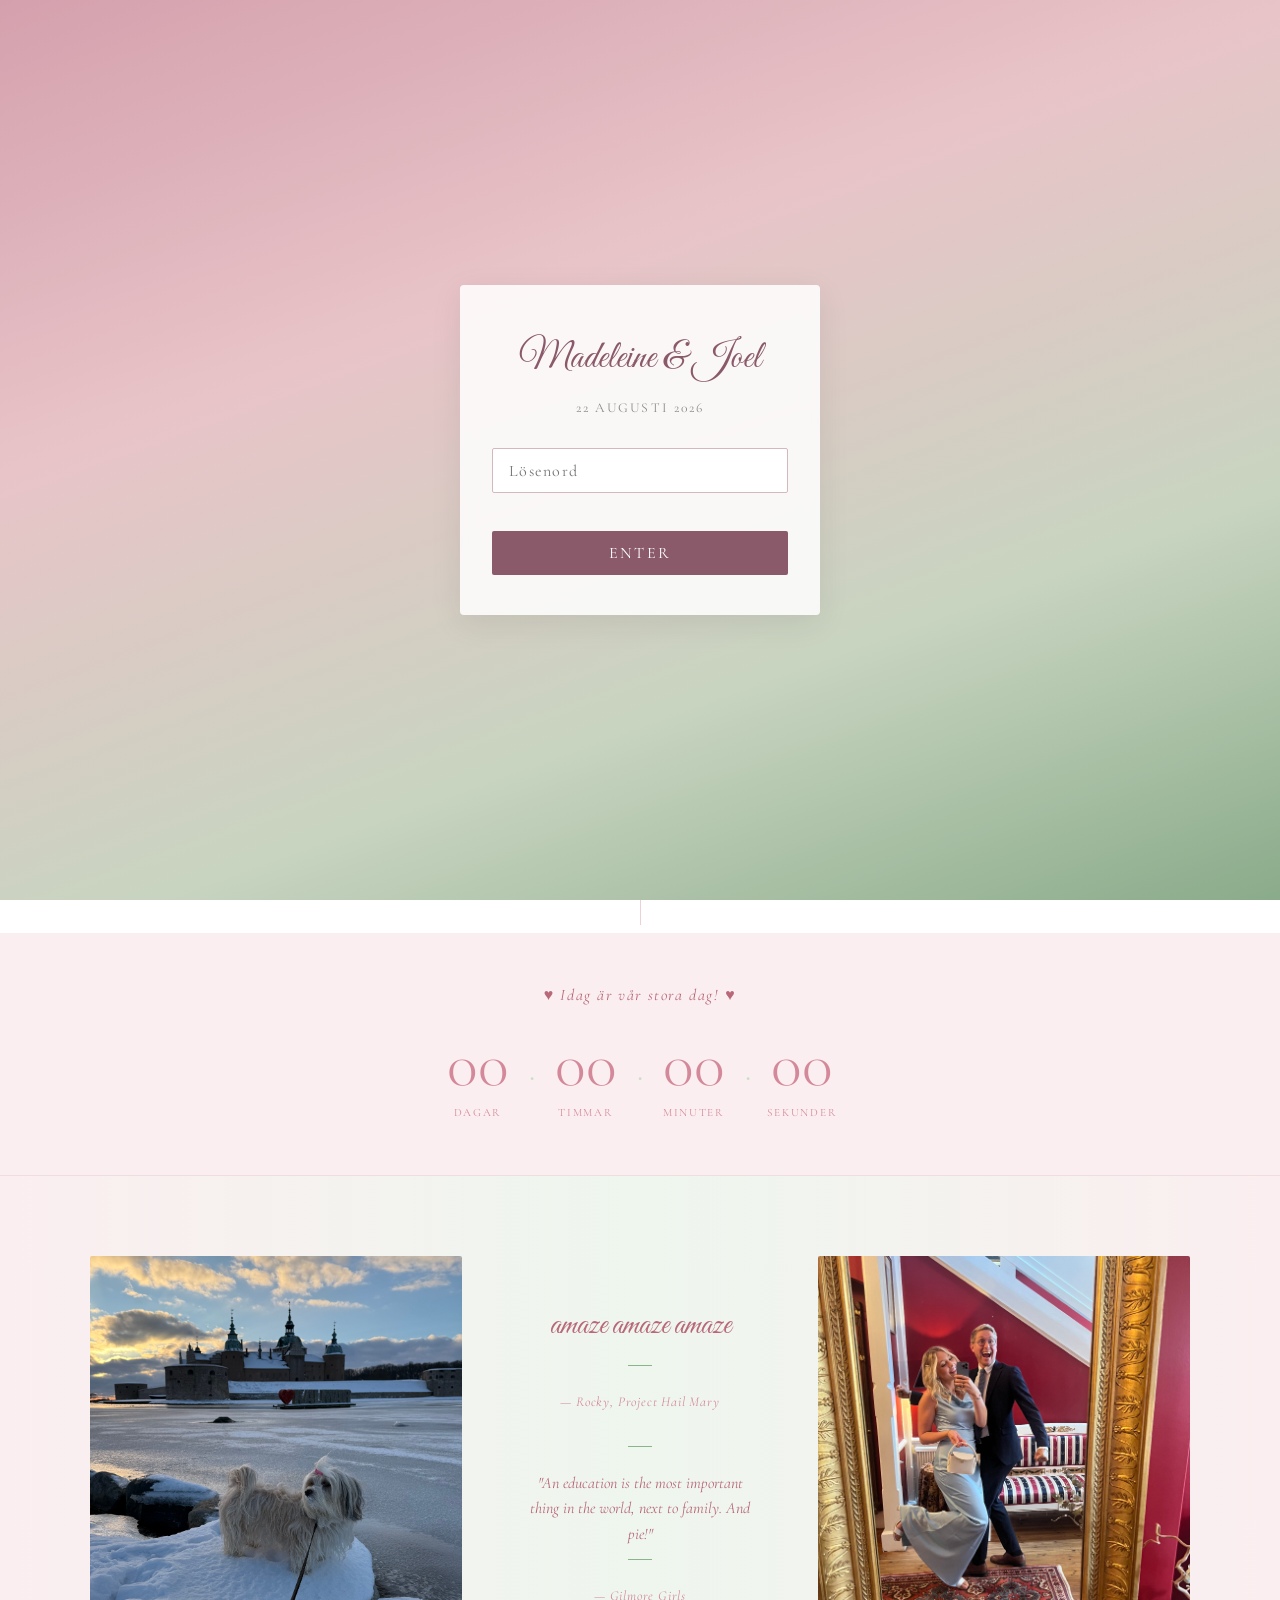
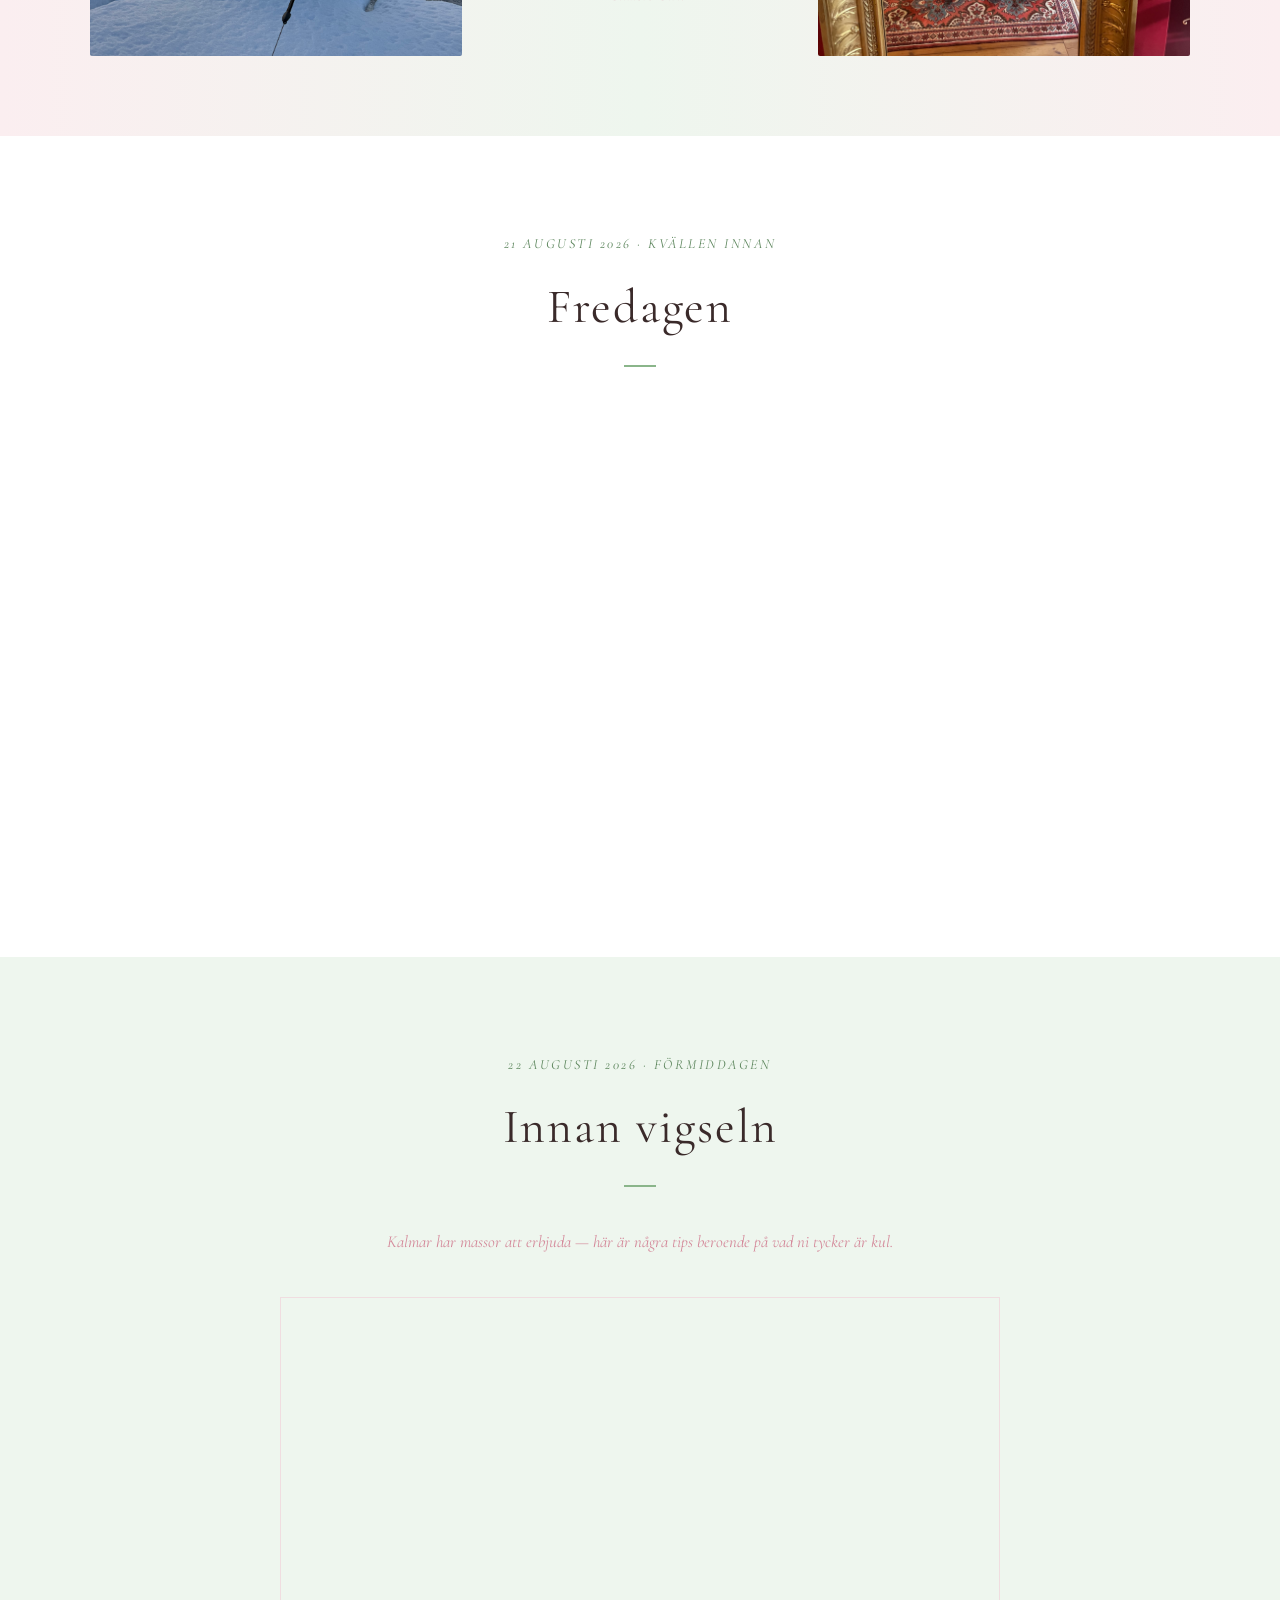
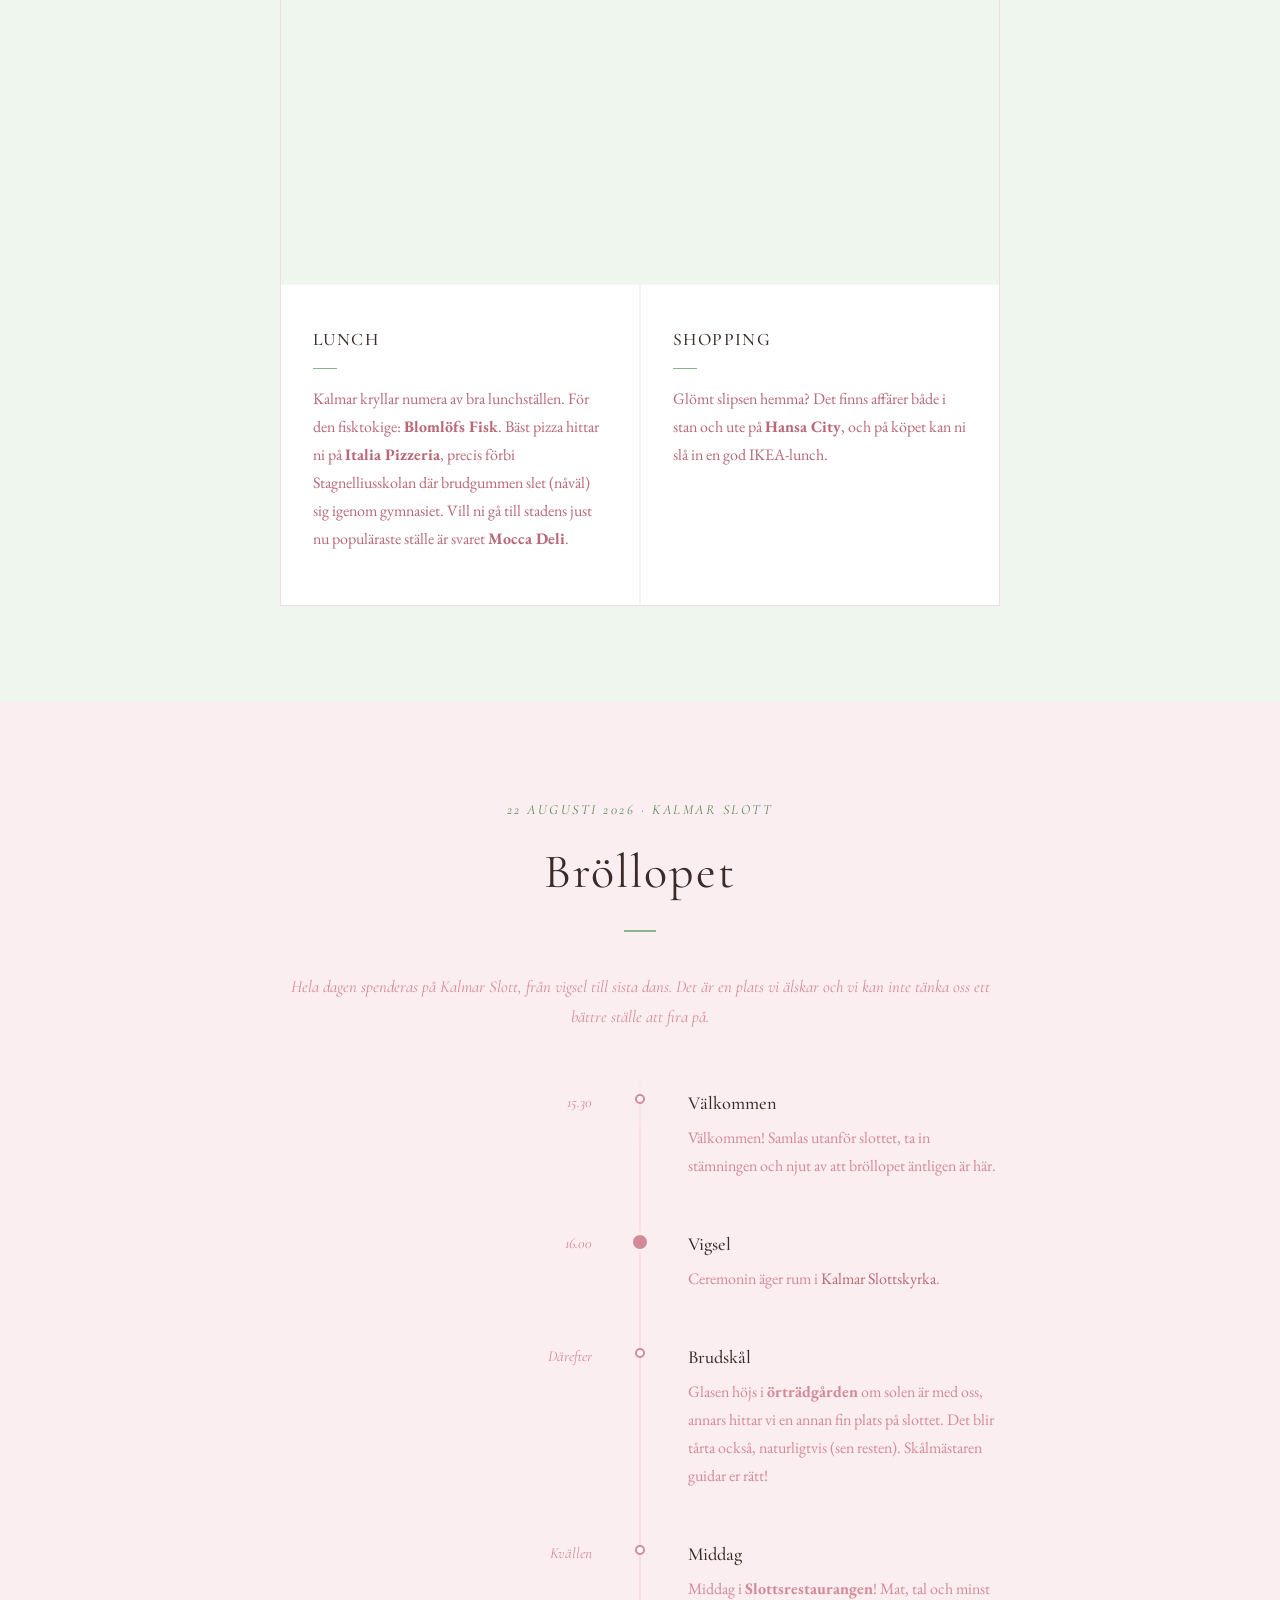
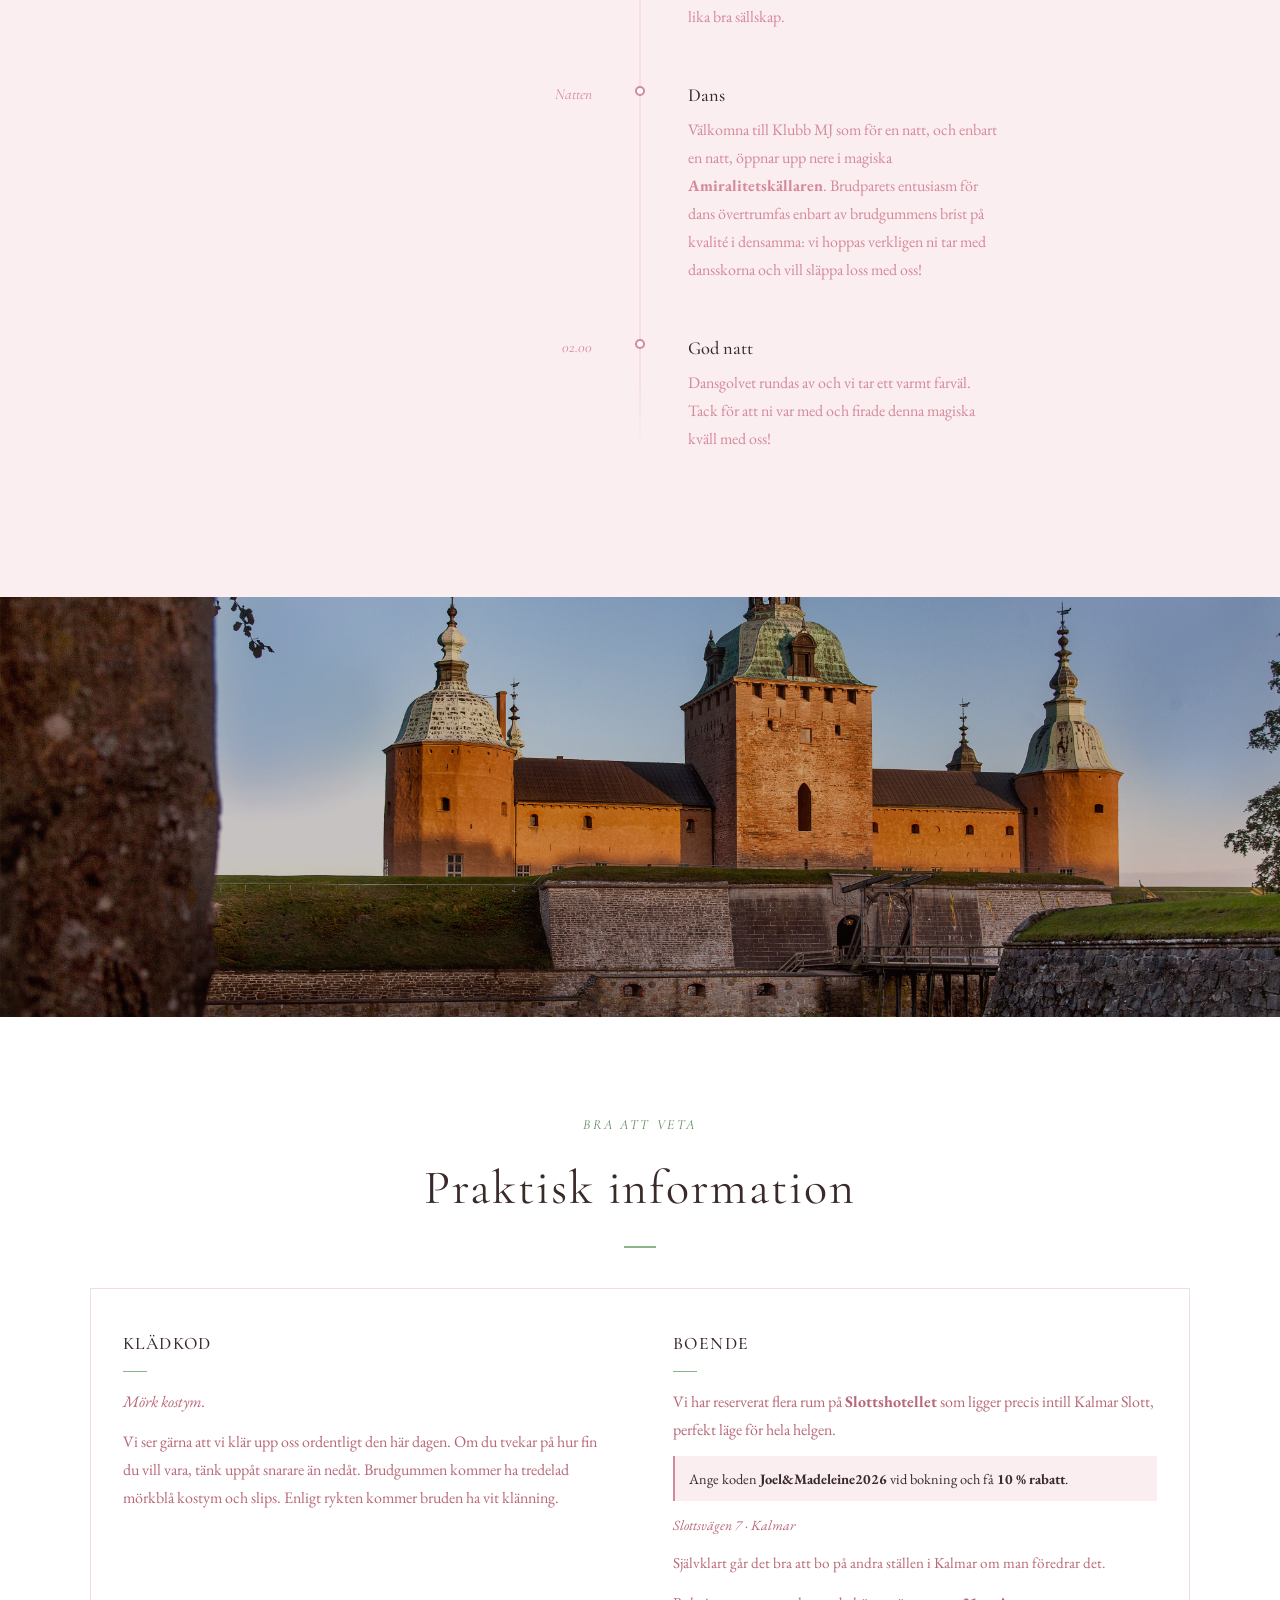
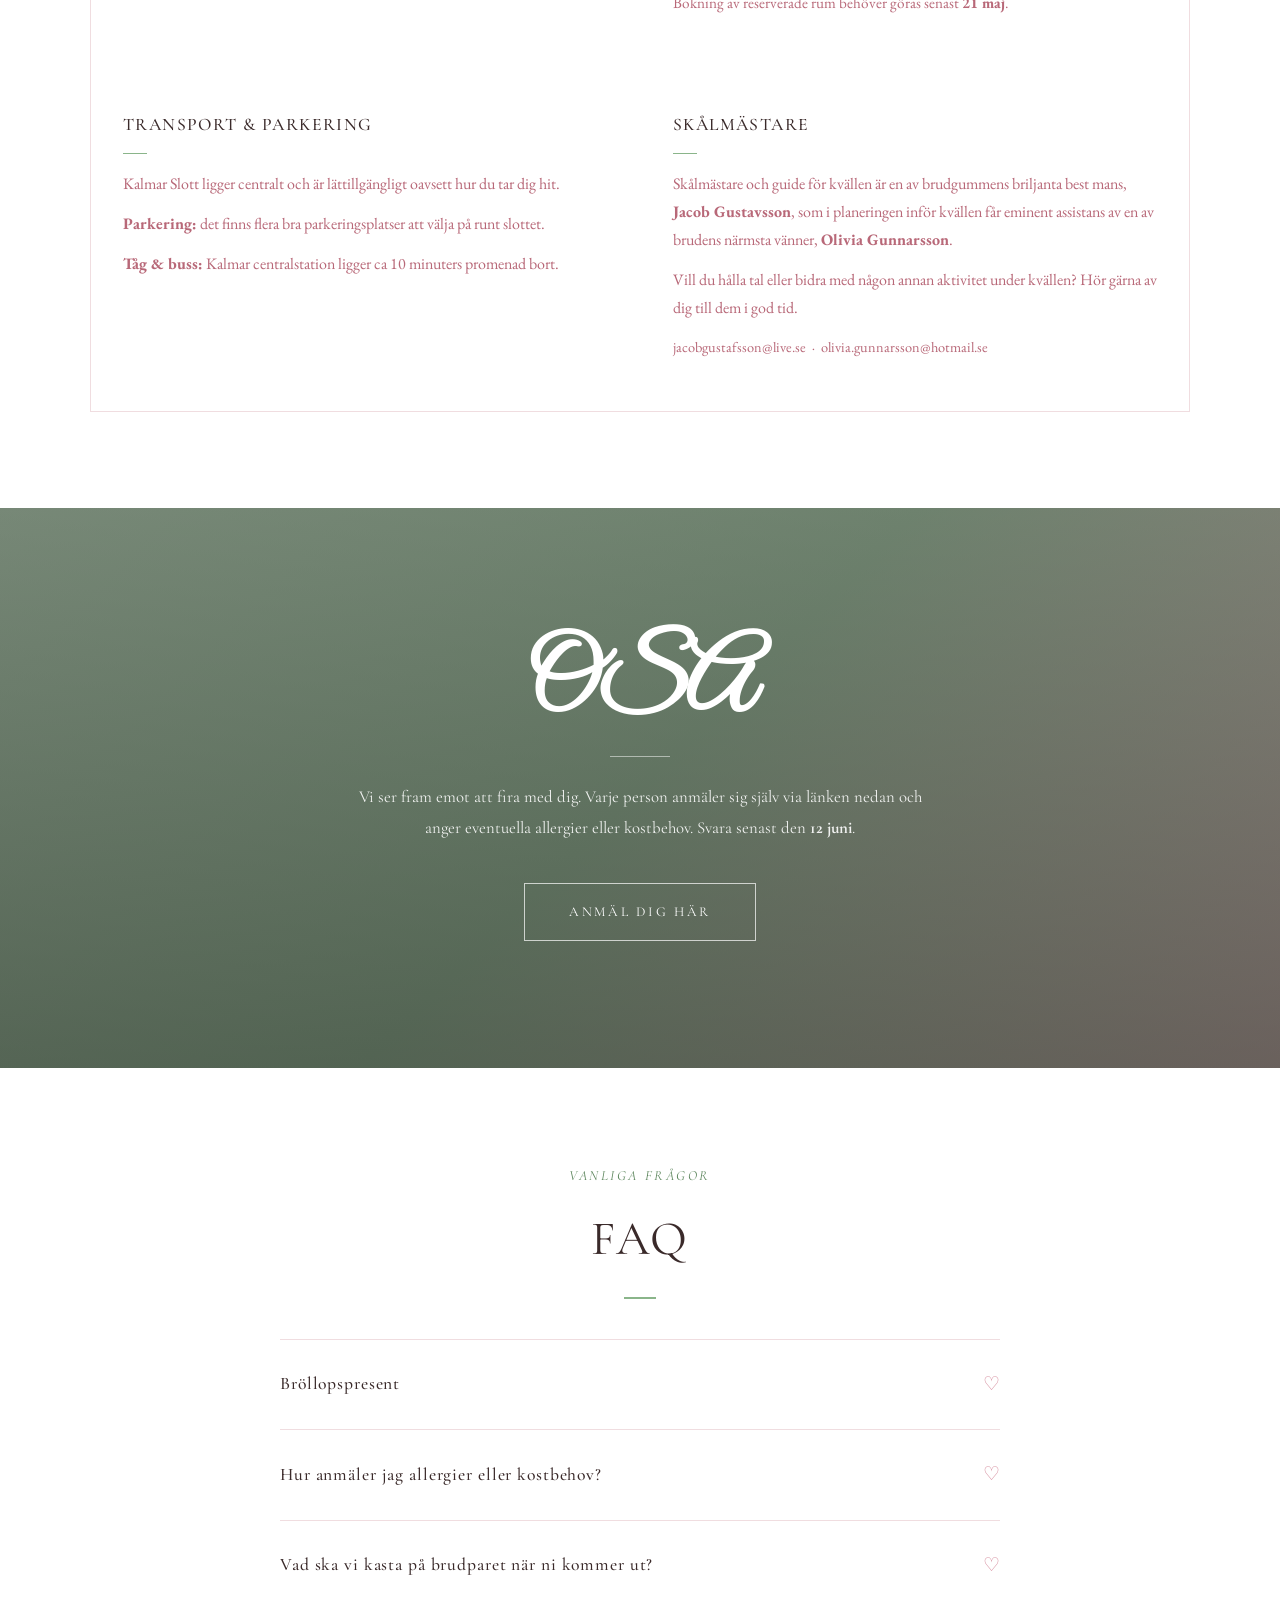
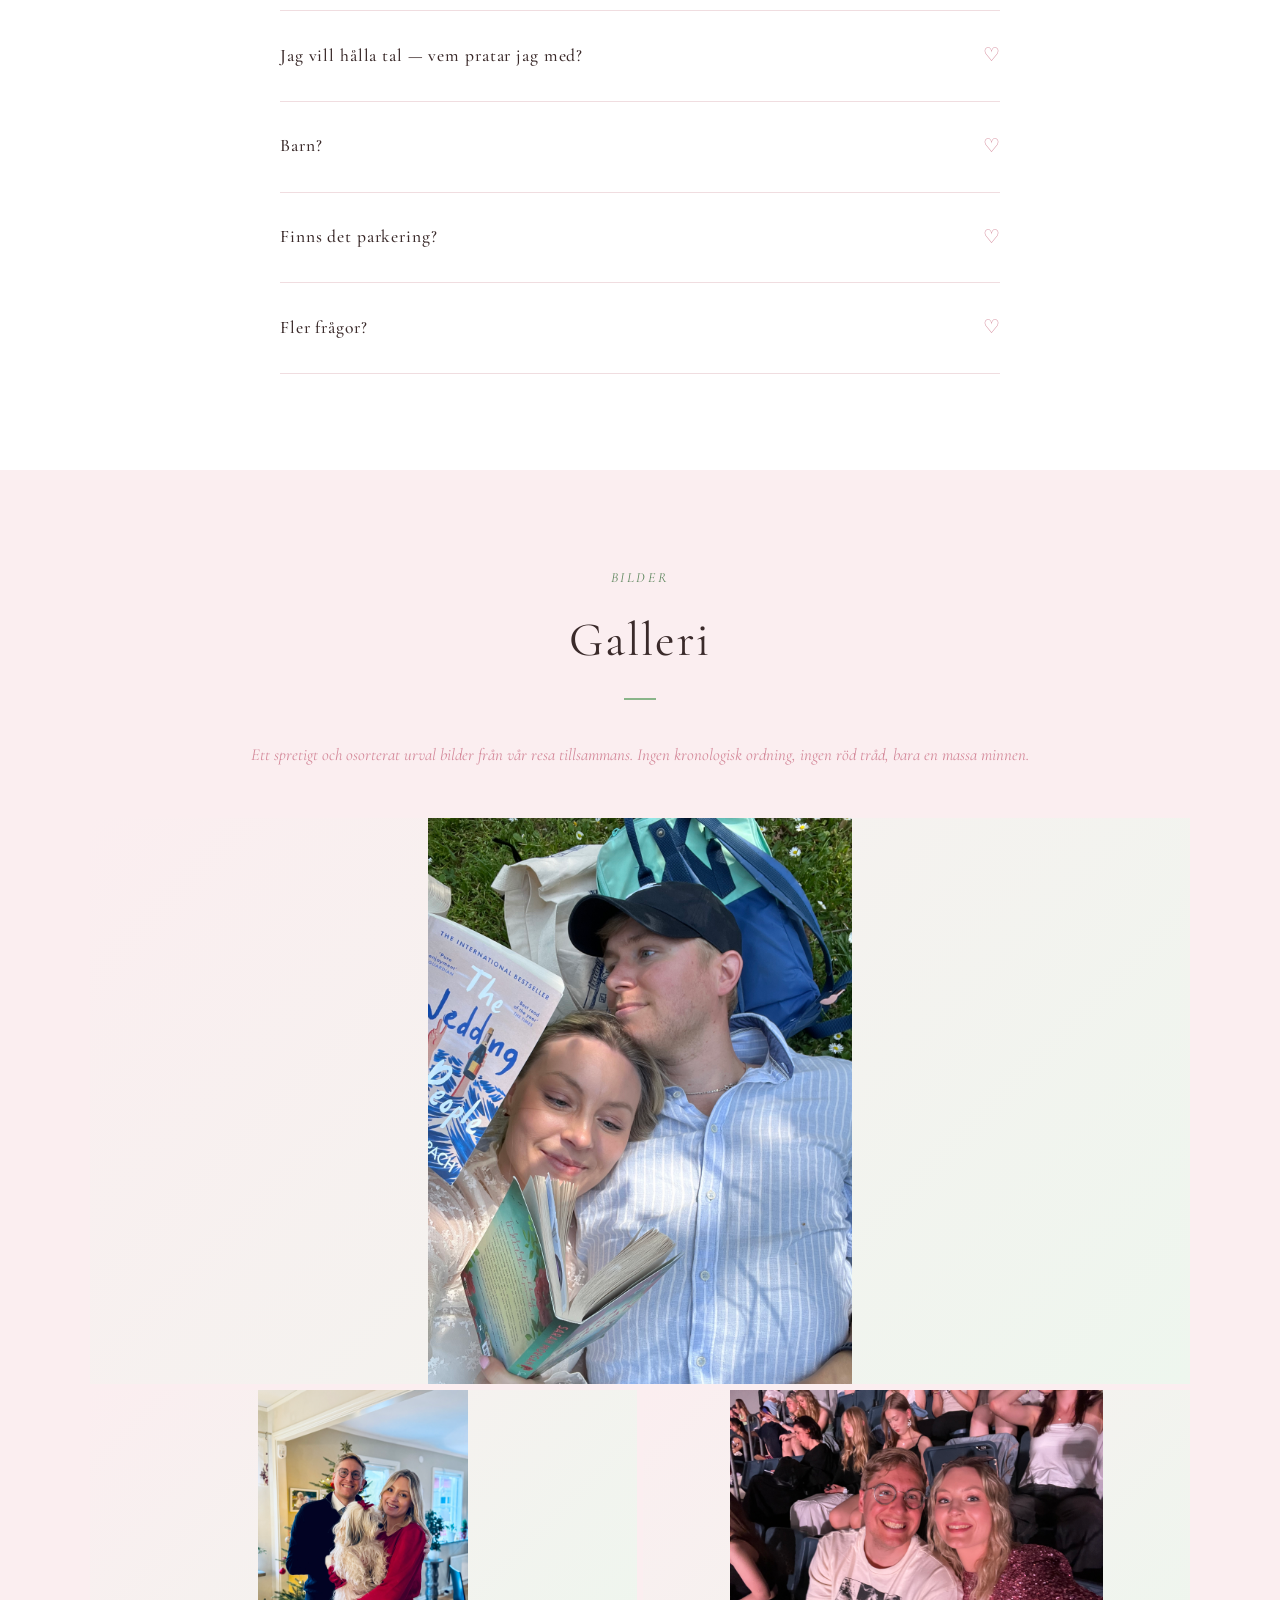
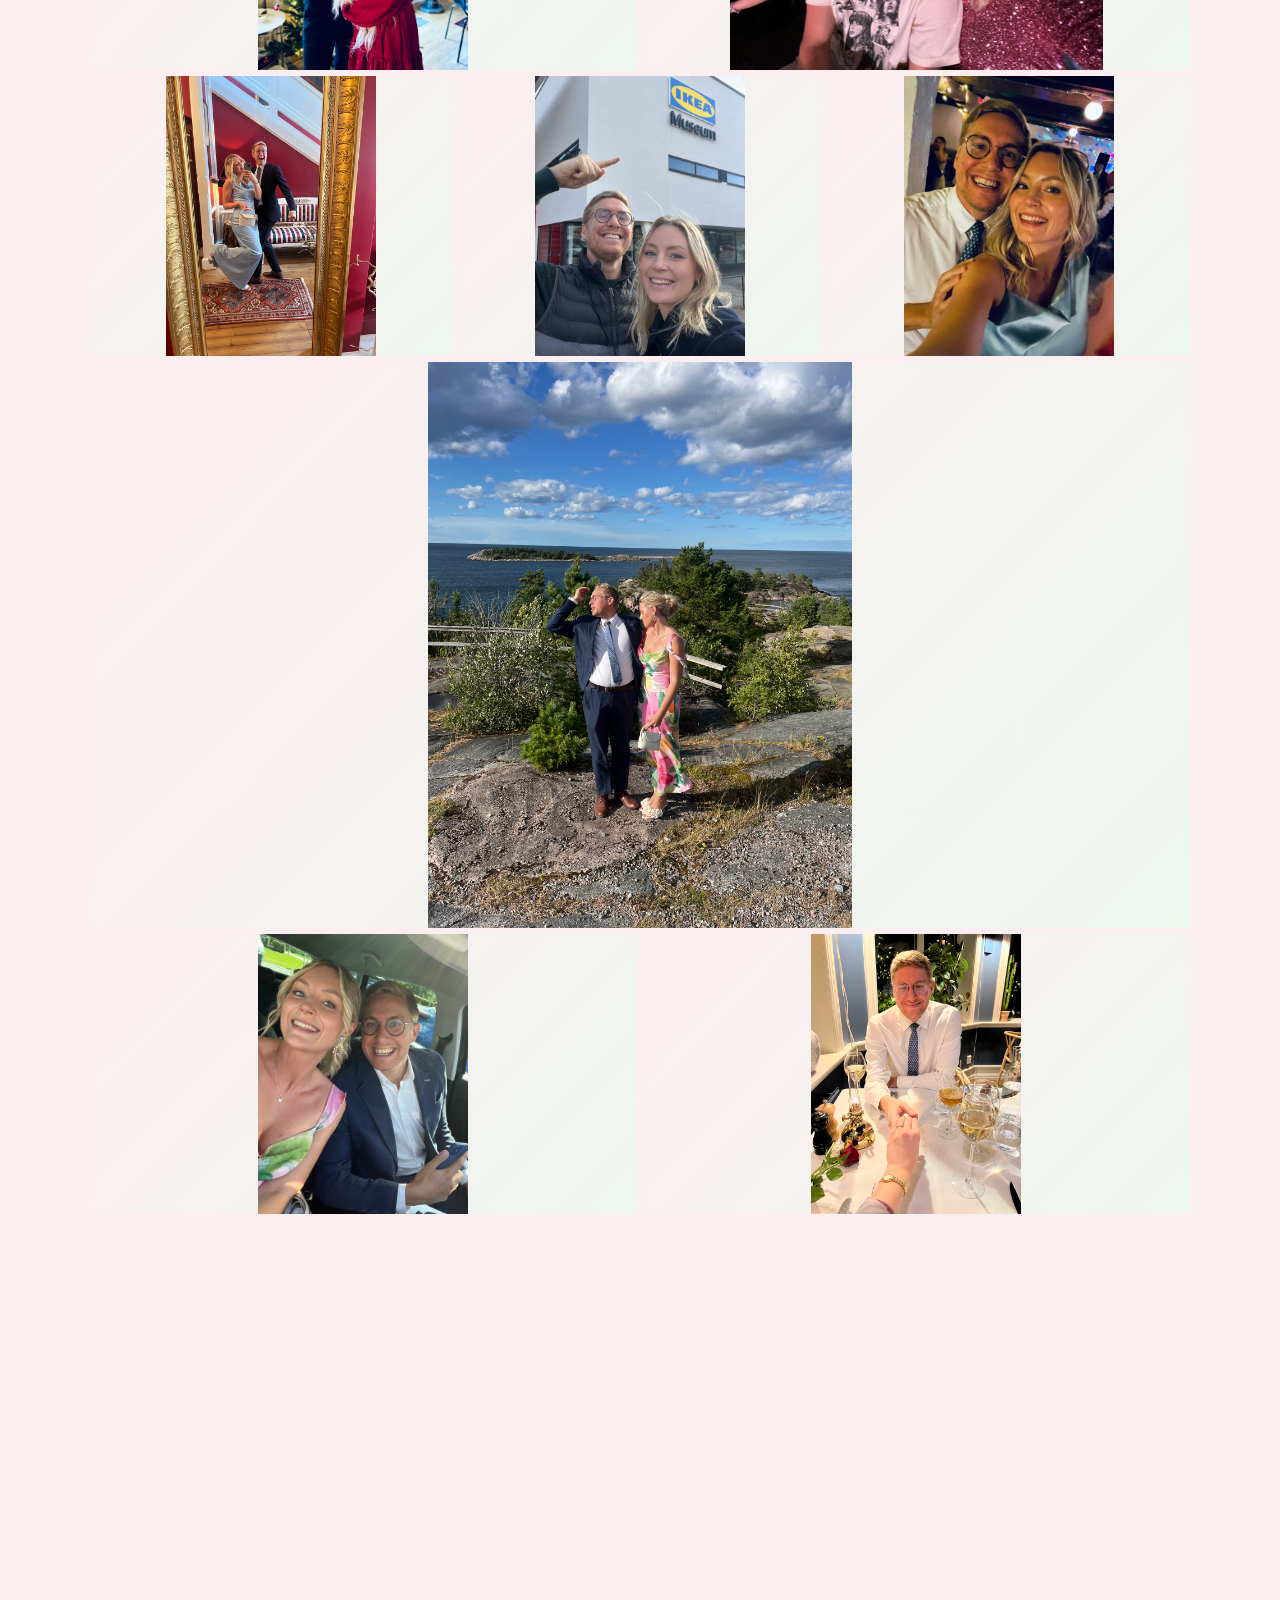
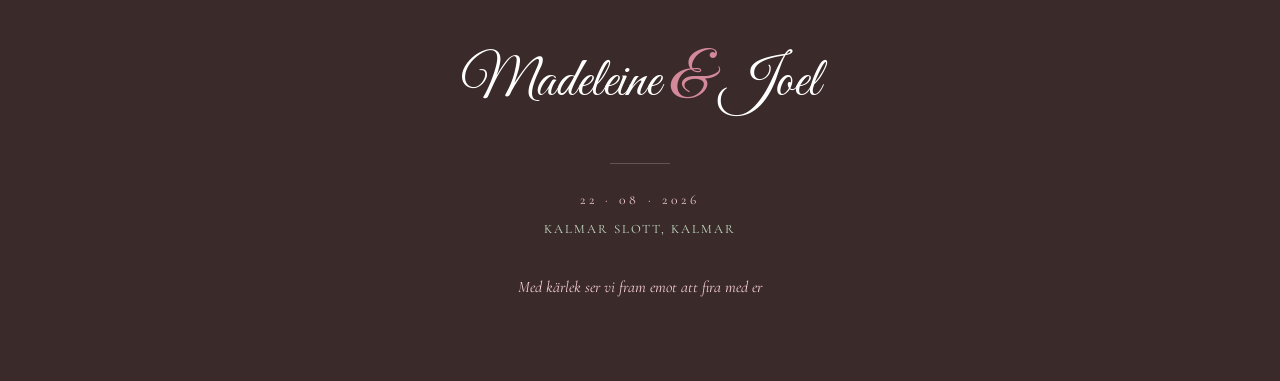
==== commit b56f25f1: "Lägg till lightbox för galleribilder https://claude.ai/code/session_015LaQ3sYM1QfAdQoXVsrNsJ" ====
--- a/index.html
+++ b/index.html
@@ -589,6 +589,16 @@
     </div>
   </footer>
 
+  <!-- ─── LIGHTBOX ─── -->
+  <div id="lightbox" aria-hidden="true">
+    <button class="lb-close" aria-label="Stäng">&#10005;</button>
+    <button class="lb-prev" aria-label="Föregående">&#8249;</button>
+    <button class="lb-next" aria-label="Nästa">&#8250;</button>
+    <div class="lb-img-wrap">
+      <img id="lb-img" src="" alt="" />
+    </div>
+  </div>
+
   <script src="script.js"></script>
 </body>
 </html>
--- a/style.css
+++ b/style.css
@@ -29,7 +29,7 @@
 
 /* ── Reset ── */
 *, *::before, *::after { box-sizing: border-box; margin: 0; padding: 0; }
-html { scroll-behavior: smooth; }
+html { scroll-behavior: smooth; overflow-x: hidden; }
 body {
   font-family: var(--font-text);
   font-size: 1.125rem;
@@ -653,7 +653,7 @@
 .gallery-img img {
   width: 100%;
   height: 100%;
-  object-fit: cover;
+  object-fit: contain;
   object-position: center;
   display: block;
   transition: transform 0.6s ease;
@@ -799,6 +799,57 @@
   color: var(--blush);
 }
 
+/* ── Lightbox ── */
+#lightbox {
+  display: none;
+  position: fixed;
+  inset: 0;
+  z-index: 8000;
+  background: rgba(10, 6, 6, 0.92);
+  align-items: center;
+  justify-content: center;
+}
+#lightbox.open {
+  display: flex;
+}
+.lb-img-wrap {
+  max-width: 92vw;
+  max-height: 88vh;
+  display: flex;
+  align-items: center;
+  justify-content: center;
+}
+#lb-img {
+  max-width: 92vw;
+  max-height: 88vh;
+  object-fit: contain;
+  border-radius: 2px;
+  display: block;
+}
+.lb-close, .lb-prev, .lb-next {
+  position: fixed;
+  background: none;
+  border: none;
+  color: rgba(255,255,255,0.8);
+  cursor: pointer;
+  line-height: 1;
+  transition: color 0.2s;
+}
+.lb-close:hover, .lb-prev:hover, .lb-next:hover { color: #fff; }
+.lb-close {
+  top: 1.2rem;
+  right: 1.5rem;
+  font-size: 1.6rem;
+}
+.lb-prev, .lb-next {
+  top: 50%;
+  transform: translateY(-50%);
+  font-size: 3.5rem;
+  padding: 0 0.6rem;
+}
+.lb-prev { left: 0.5rem; }
+.lb-next { right: 0.5rem; }
+
 /* ── Fade-in ── */
 .fade-in {
   opacity: 0;
@@ -820,11 +871,25 @@
   .duo-text { max-width: 100%; }
 
   .timeline::before { left: 20px; }
-  .timeline-item { grid-template-columns: 48px 1fr; }
+  .timeline-item {
+    grid-template-columns: 48px 1fr;
+    grid-template-rows: auto auto;
+  }
   .tl-time {
-    display: none;
+    grid-column: 2;
+    grid-row: 1;
+    text-align: left;
+    padding: 0.1rem 0 0 1.5rem;
+    font-size: 0.85rem;
   }
-  .tl-body { grid-column: 2; }
+  .tl-line {
+    grid-column: 1;
+    grid-row: 1 / 3;
+  }
+  .tl-body {
+    grid-column: 2;
+    grid-row: 2;
+  }
 
   .gallery {
     grid-template-columns: 1fr 1fr;
@@ -841,7 +906,7 @@
   .nav-links { display: none; }
   .photo-break { height: 260px; }
   .info-grid,
-  .info-grid--two-col { grid-template-columns: 1fr; }
+  .info-grid--two-col { grid-template-columns: 1fr !important; }
   .gallery {
     grid-template-columns: 1fr;
     grid-auto-rows: 220px;
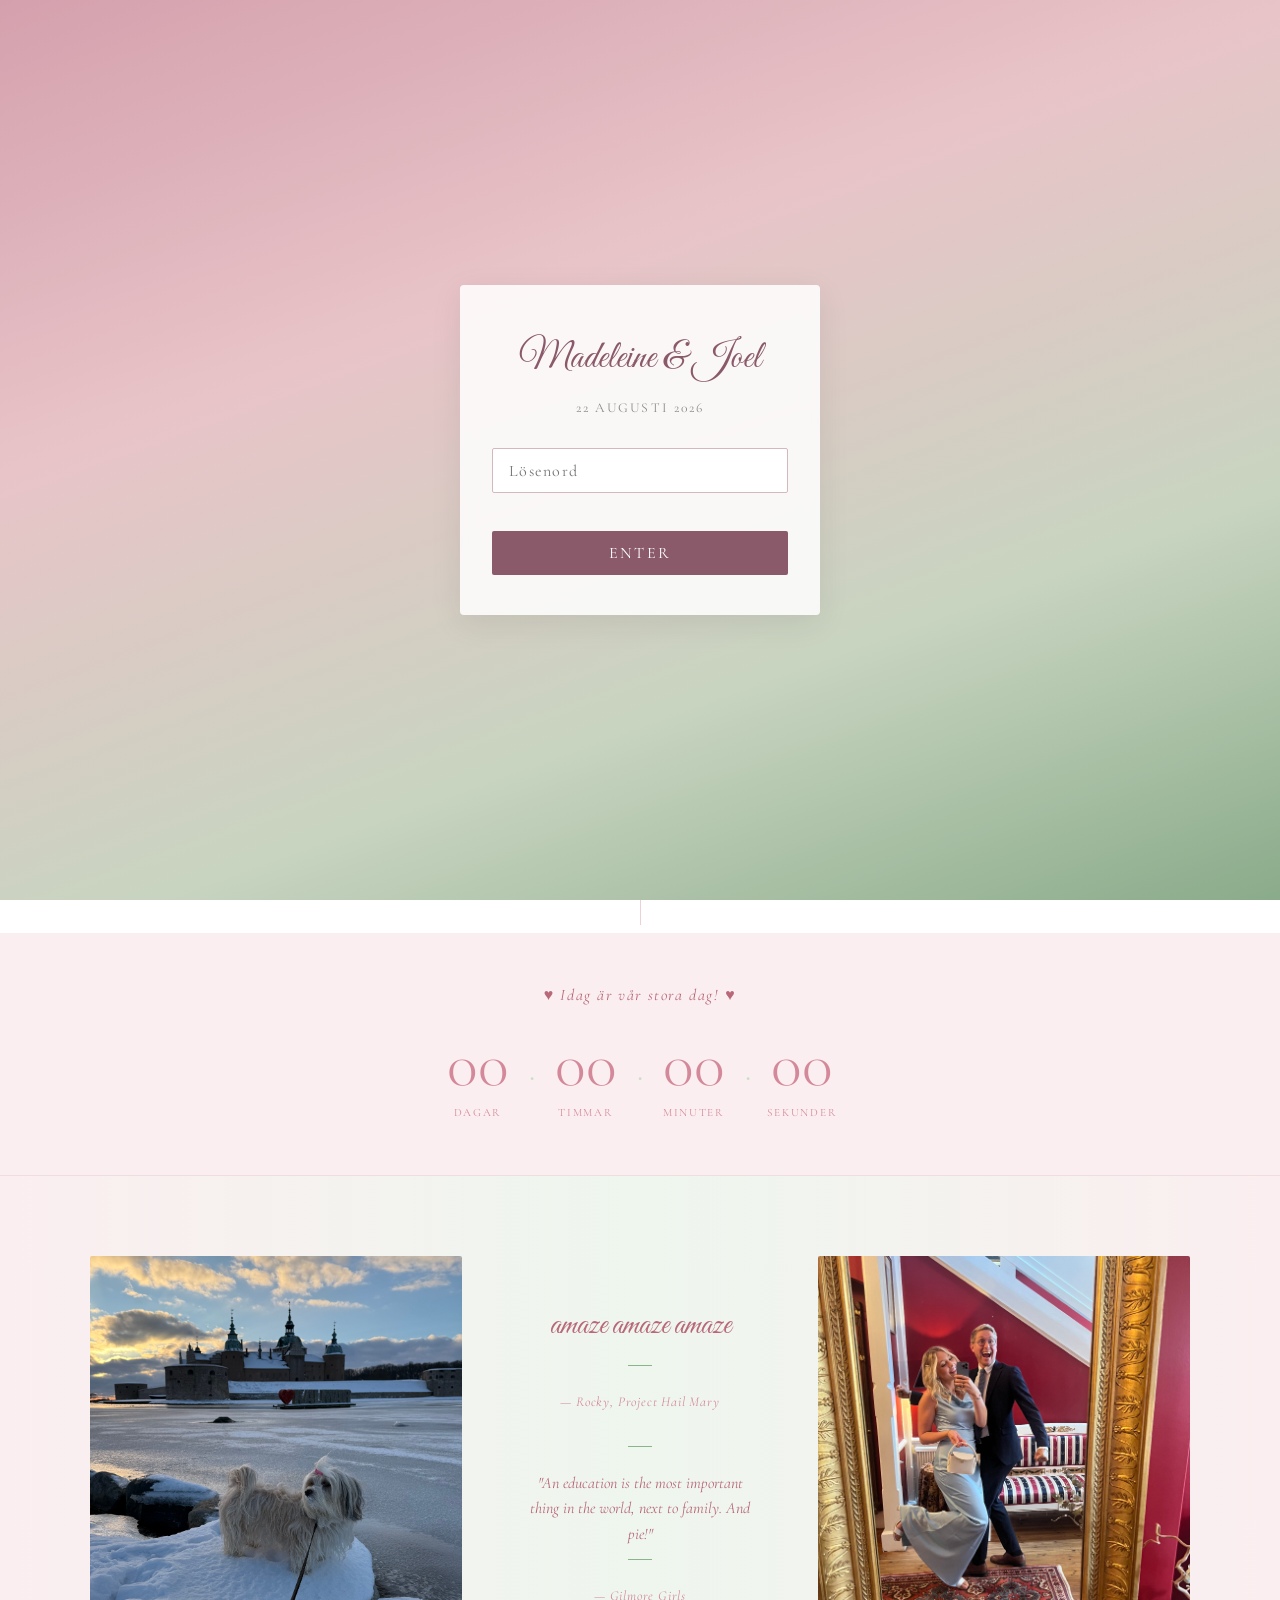
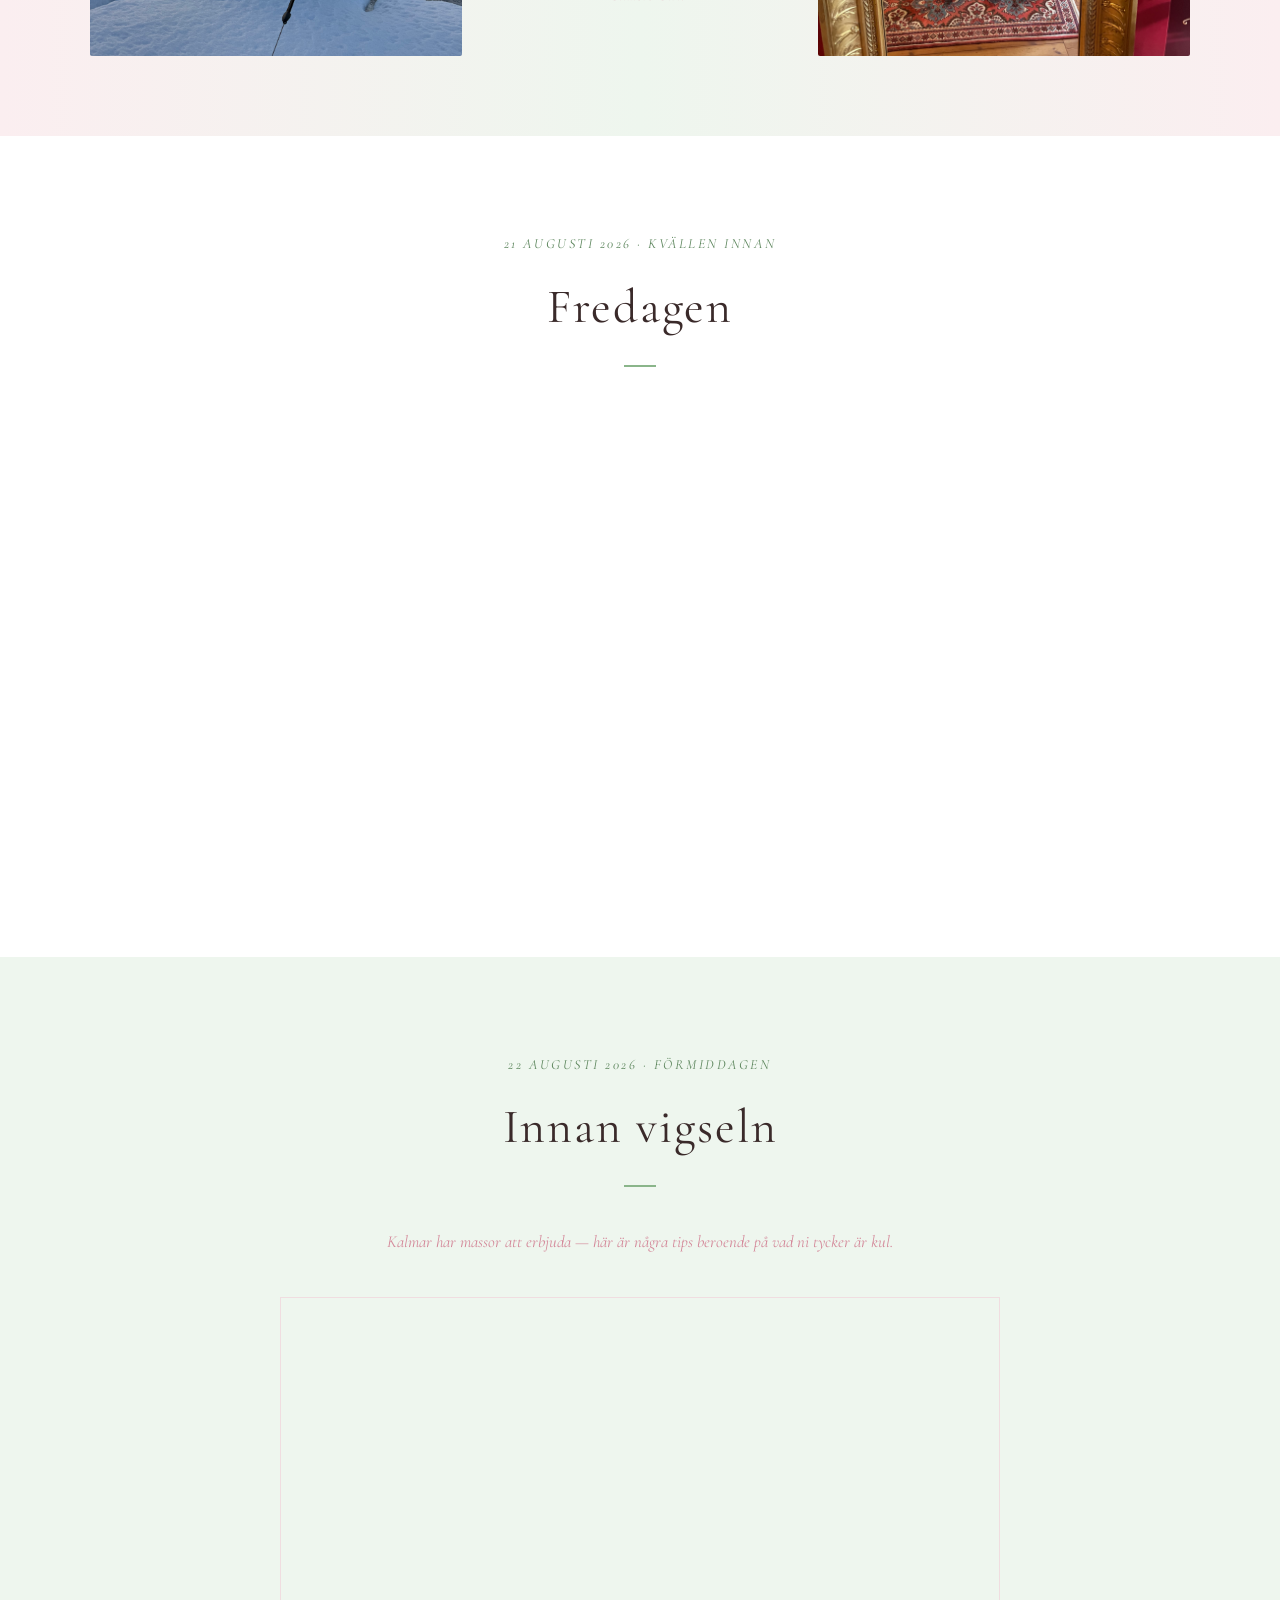
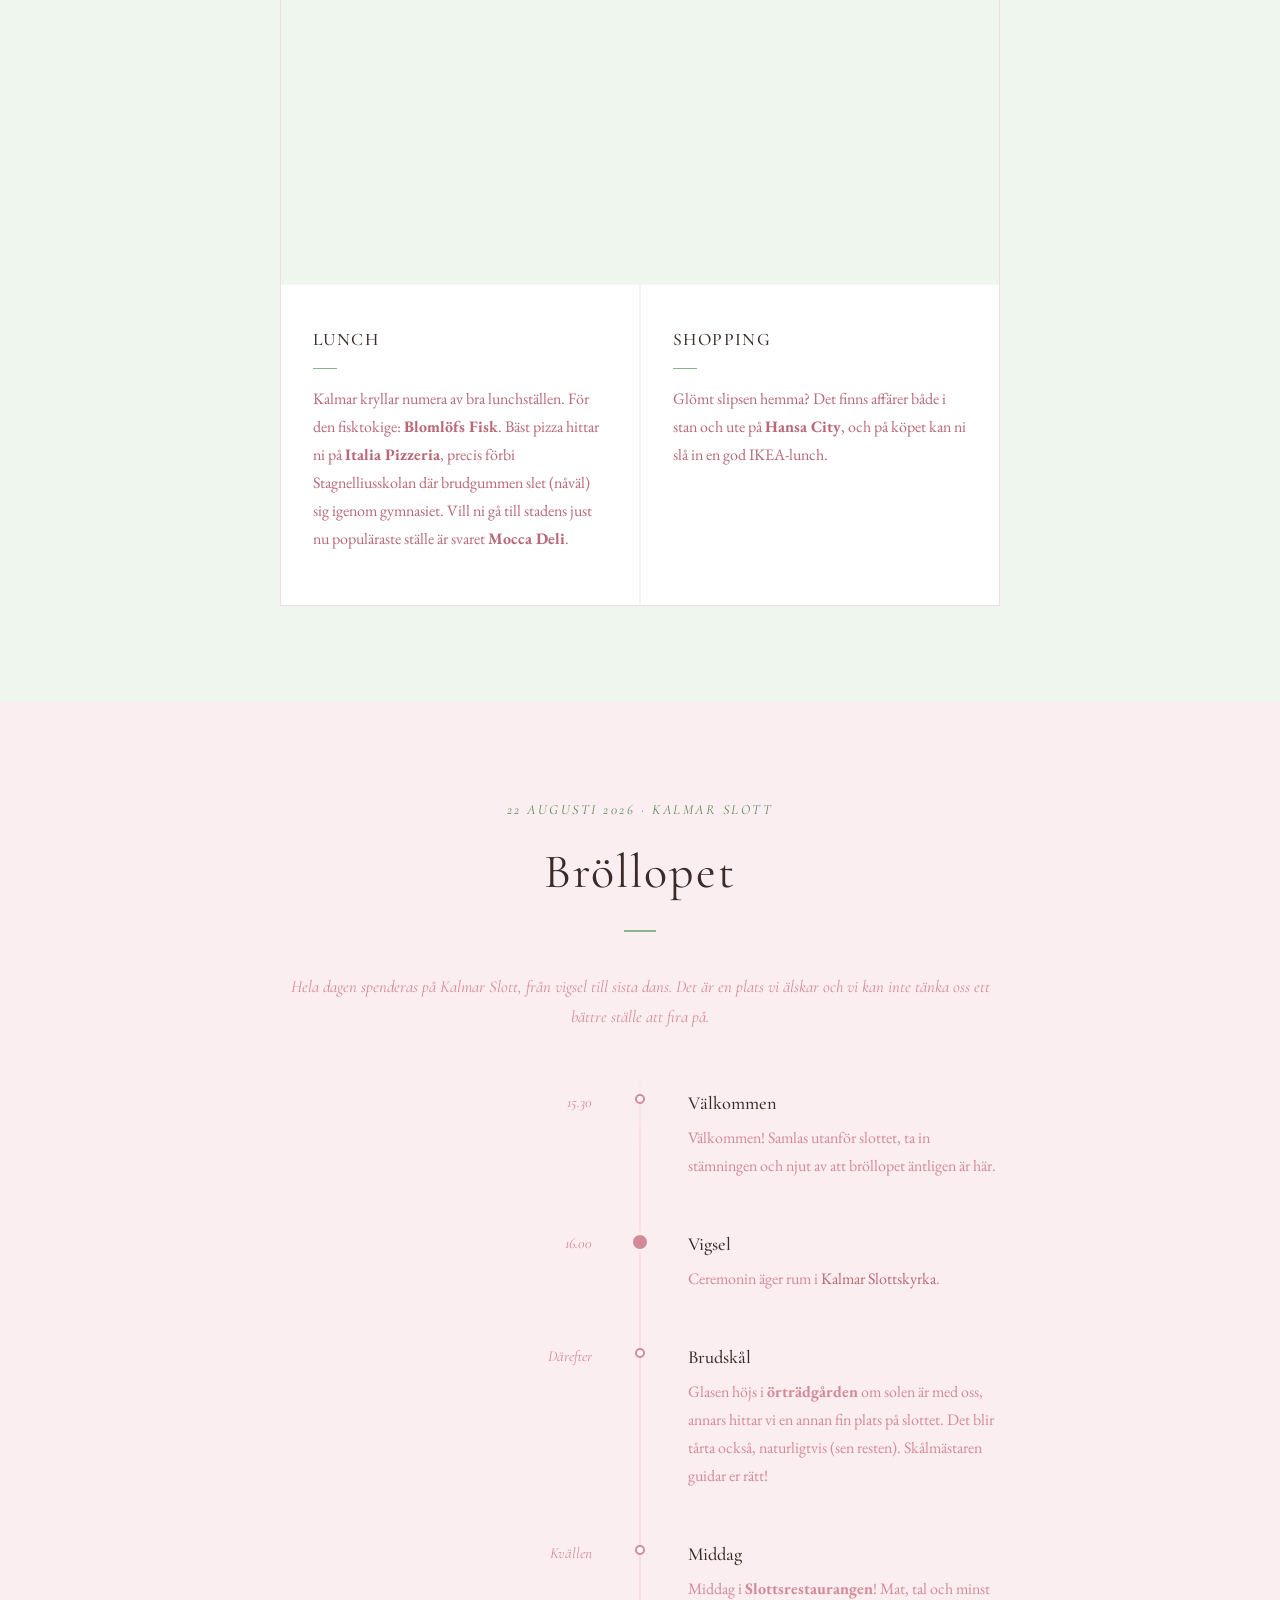
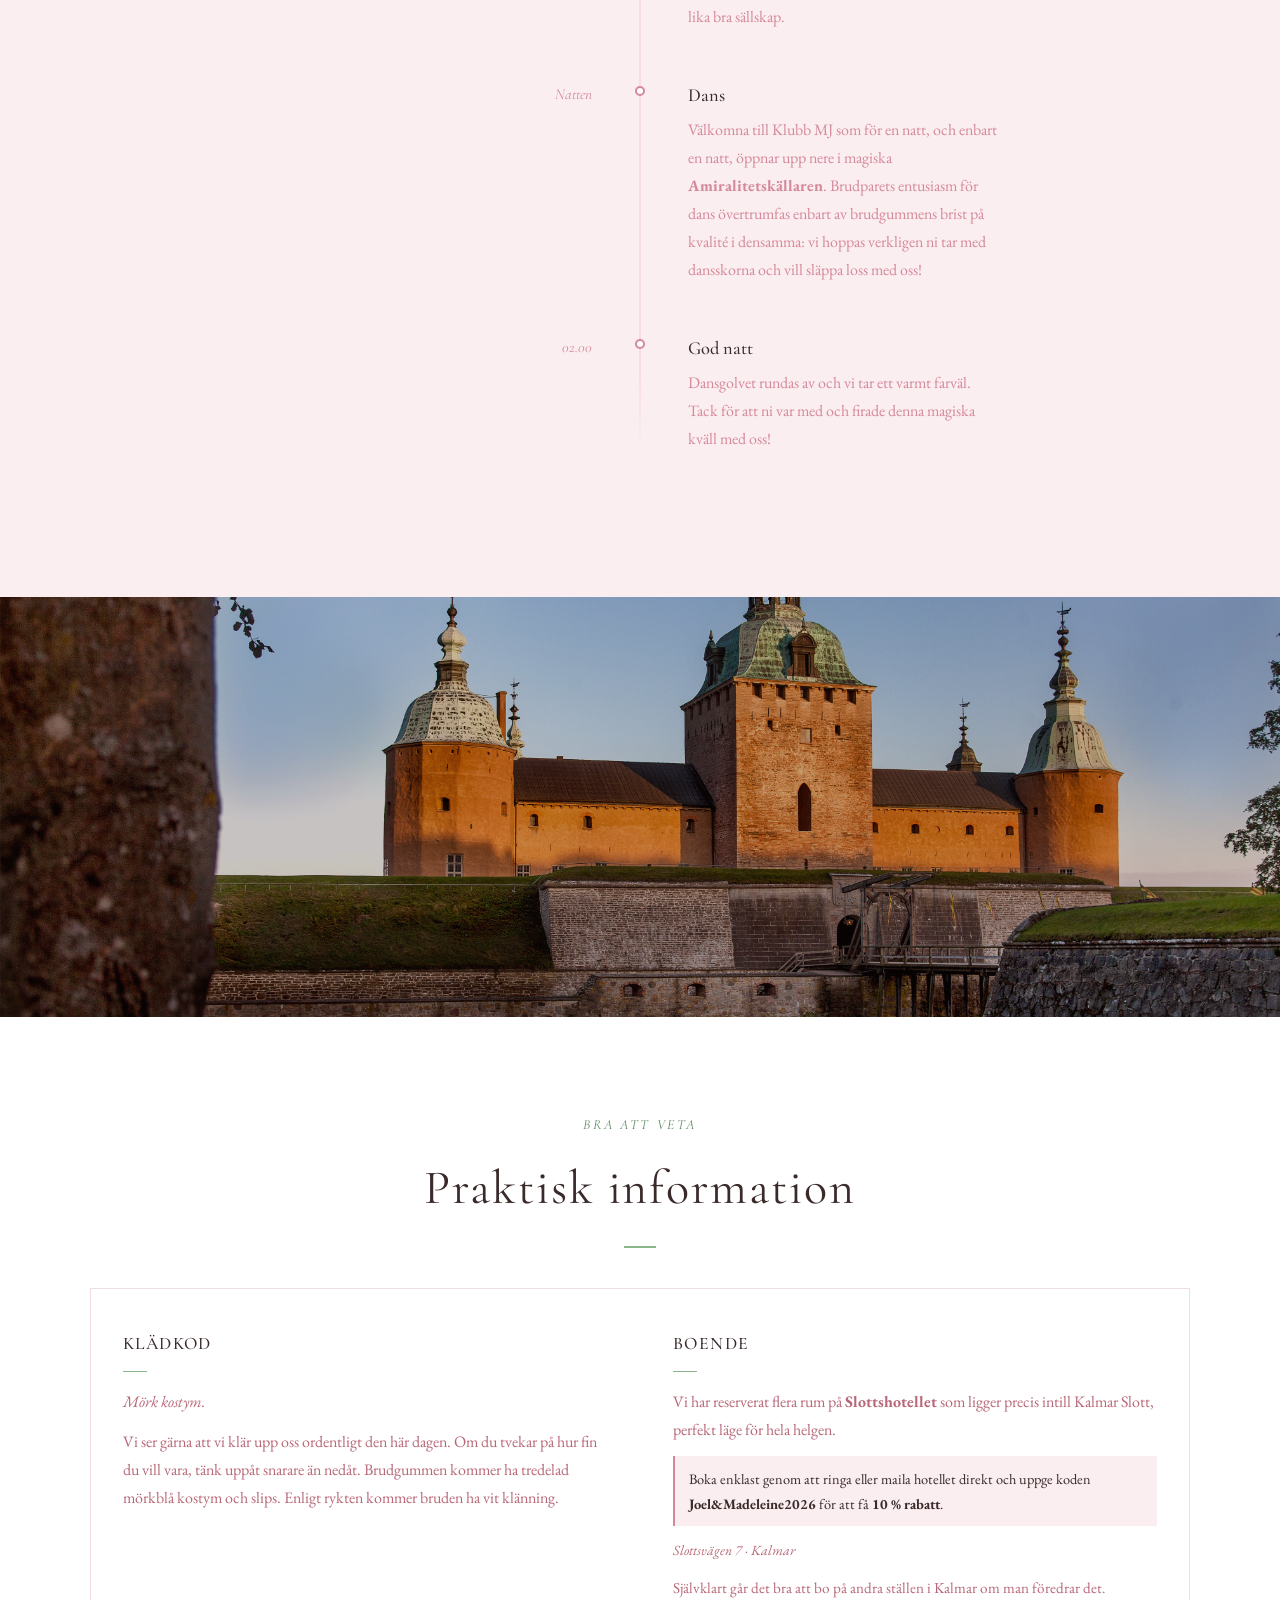
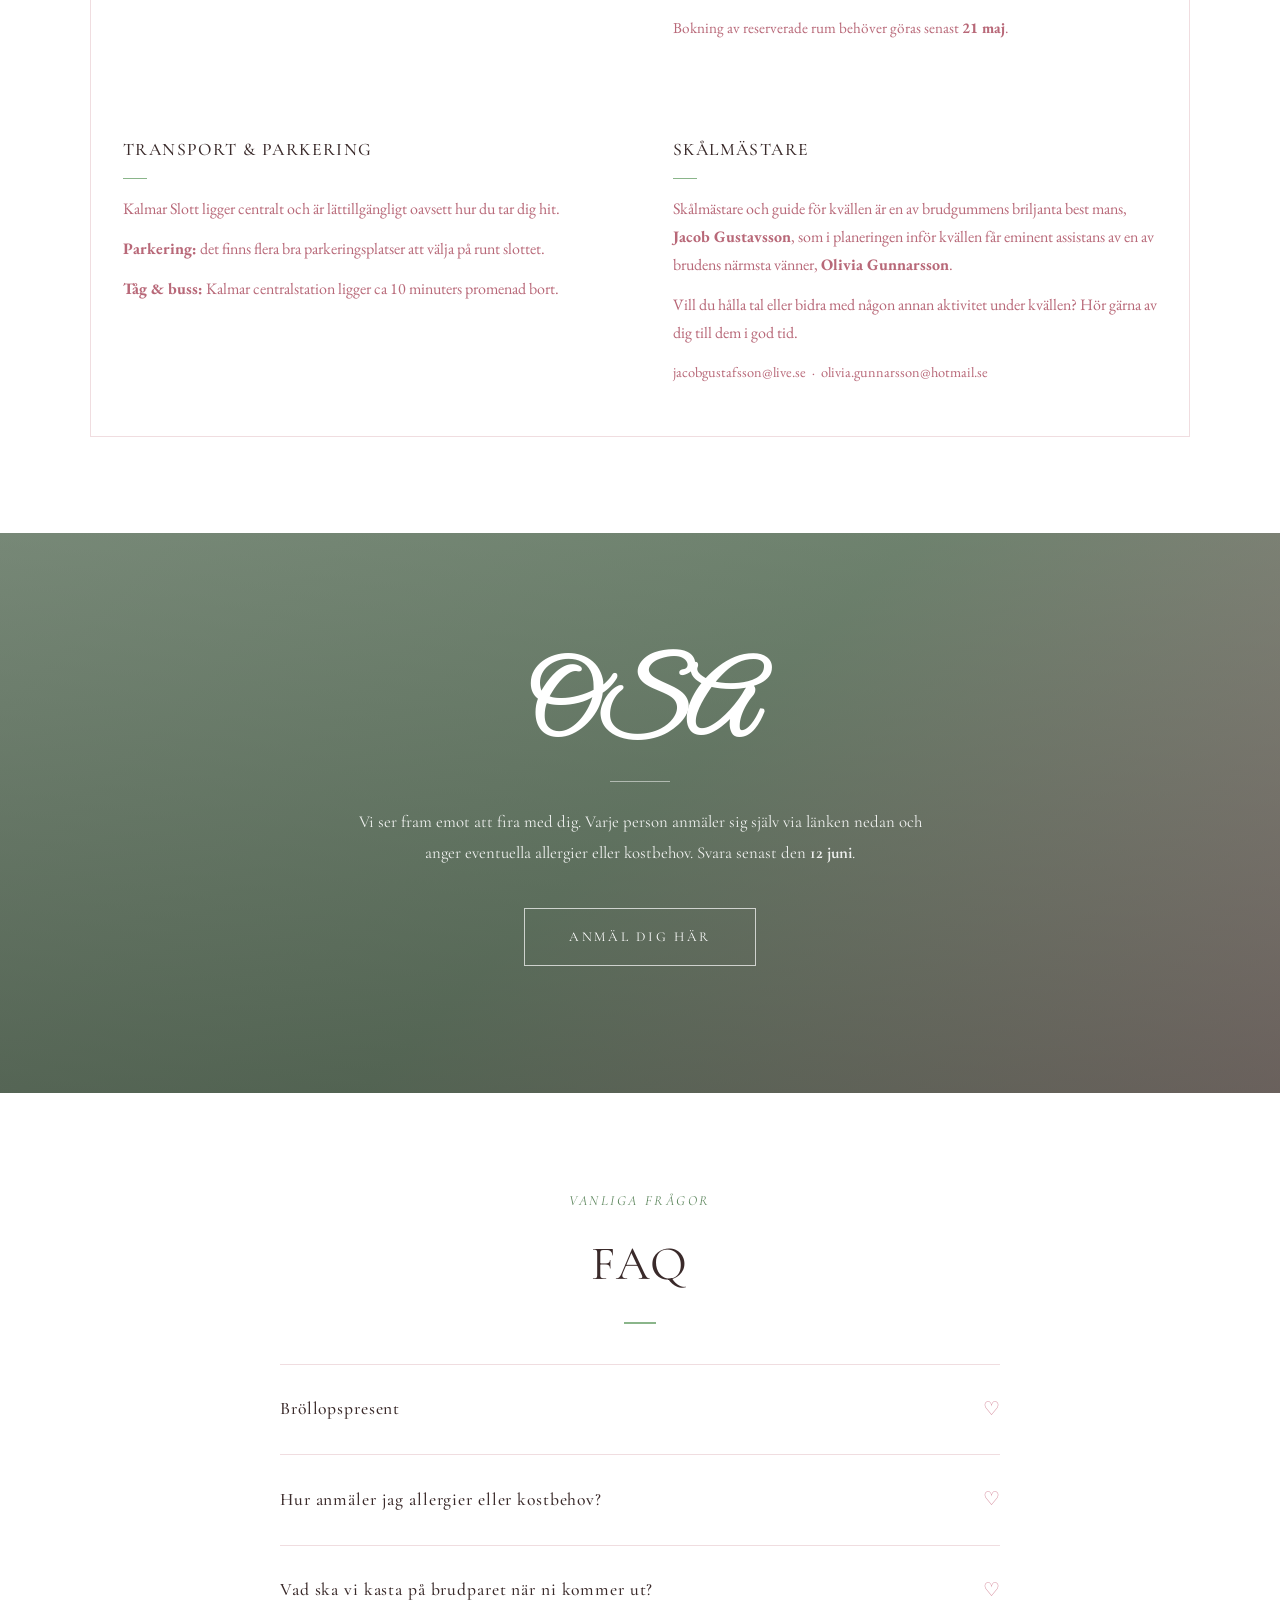
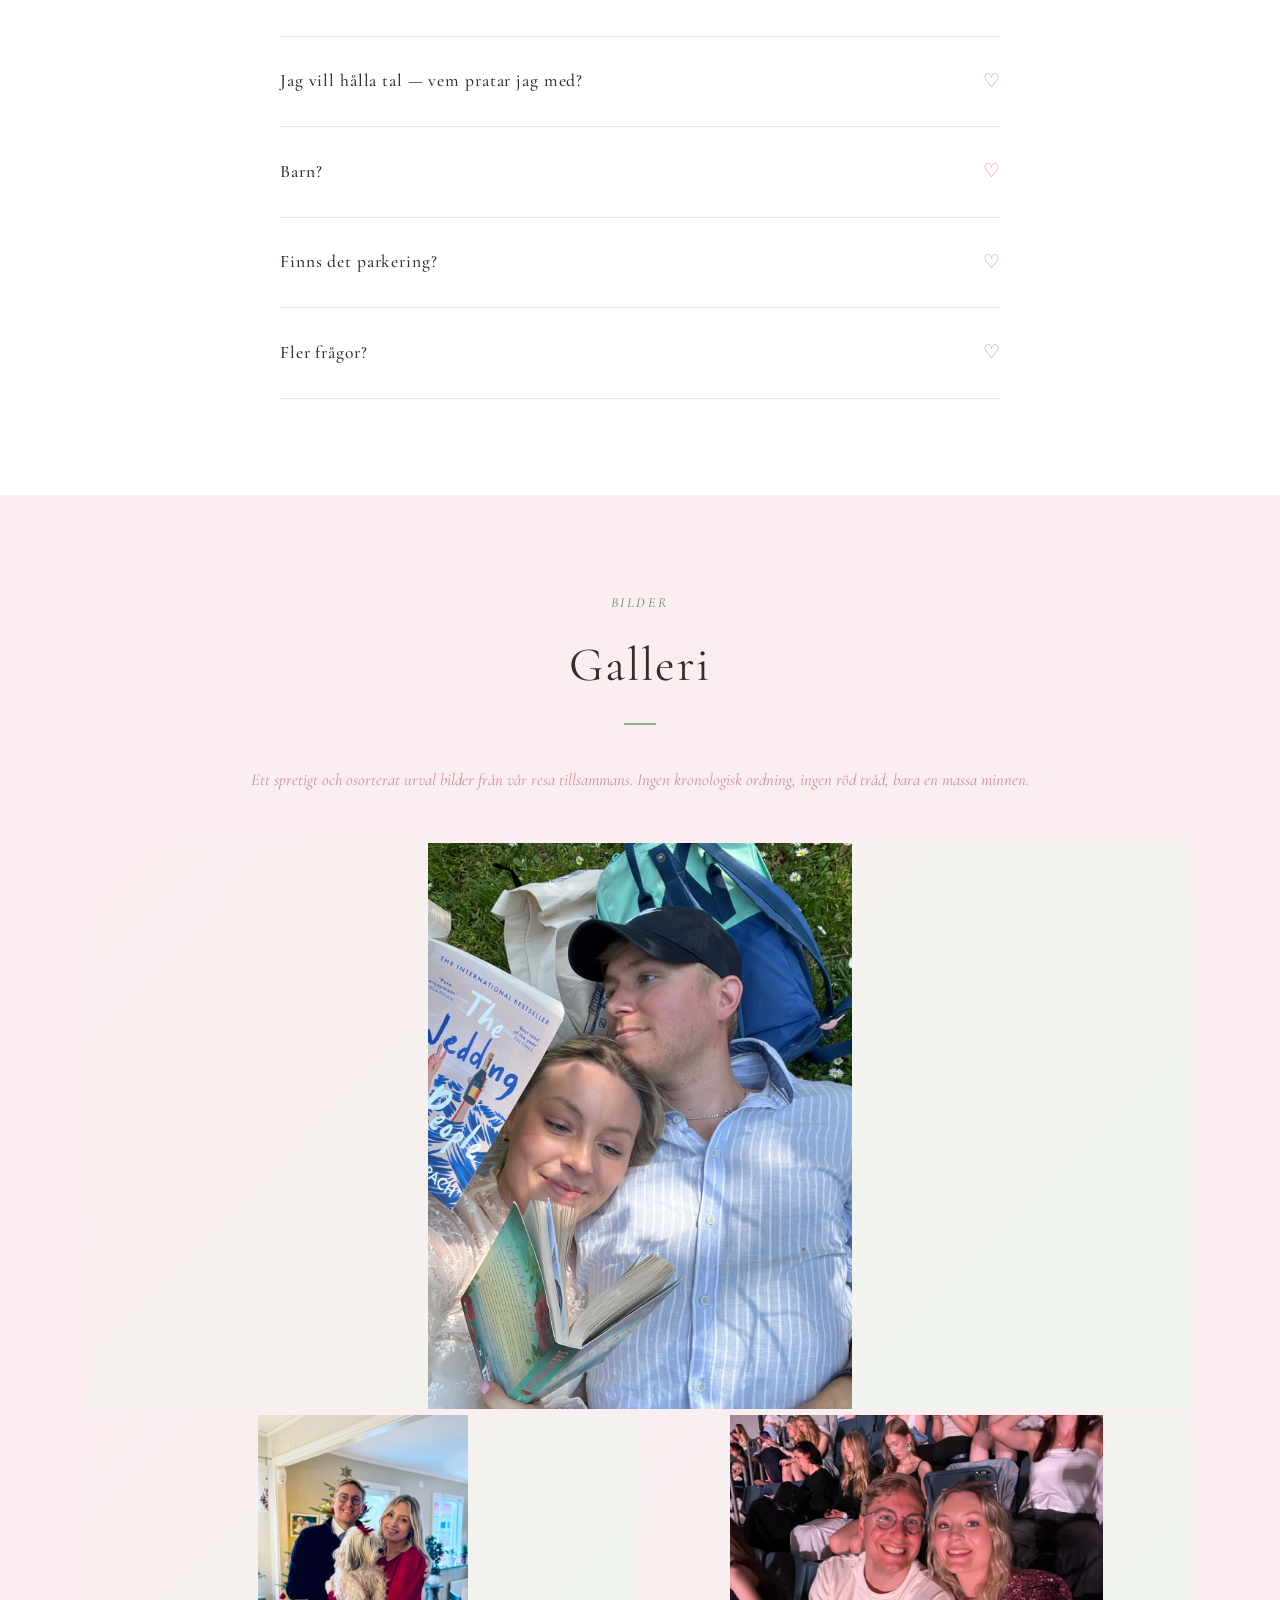
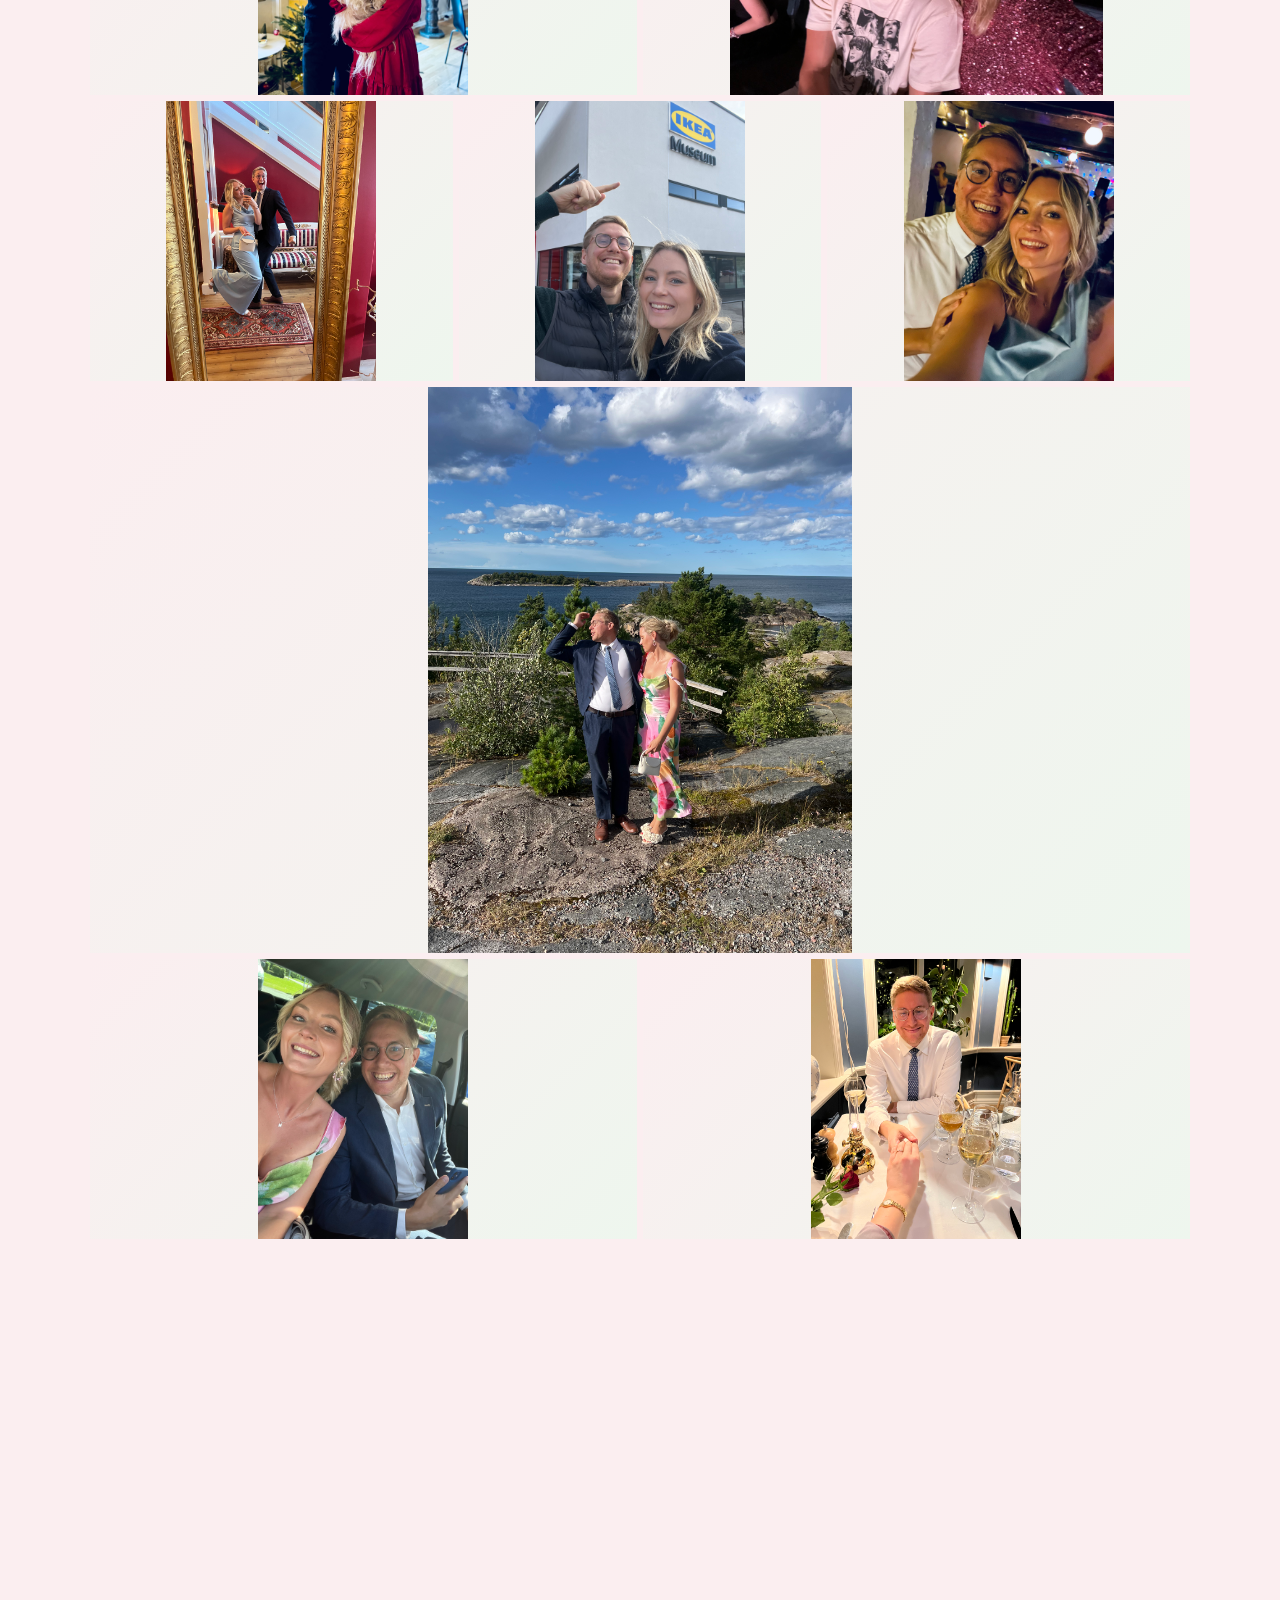
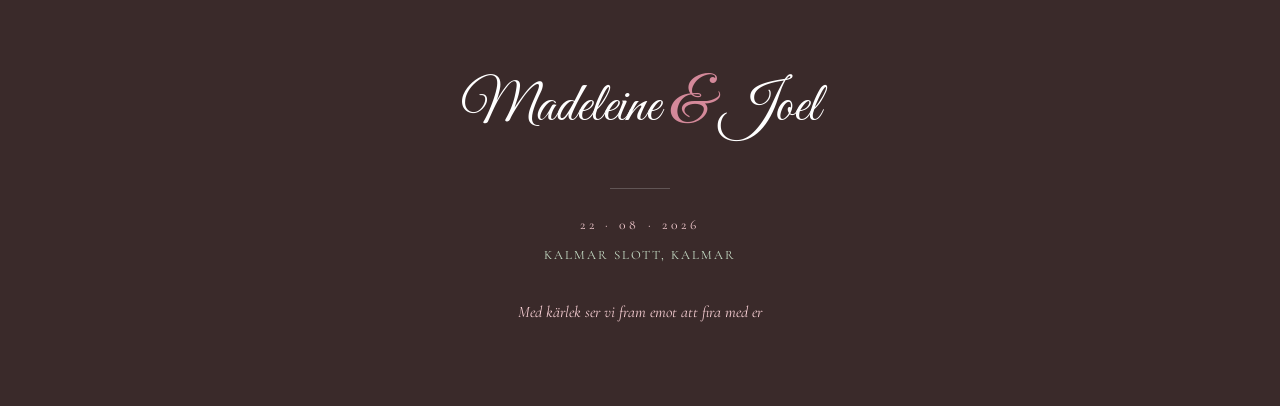
==== commit 07ecedc6: "Boende: uppdatera bokningsinstruktion till ring/maila hotellet https://claude.ai/code/session_015LaQ" ====
--- a/index.html
+++ b/index.html
@@ -334,8 +334,7 @@
             precis intill Kalmar Slott, perfekt läge för hela helgen.
           </p>
           <p class="info-code">
-            Ange koden <strong>Joel&amp;Madeleine2026</strong> vid bokning
-            och få <strong>10 % rabatt</strong>.
+            Boka enklast genom att ringa eller maila hotellet direkt och uppge koden <strong>Joel&amp;Madeleine2026</strong> för att få <strong>10 % rabatt</strong>.
           </p>
           <p class="info-address">Slottsvägen 7 · Kalmar</p>
           <p style="margin-top:0.8rem;font-size:0.95rem;">
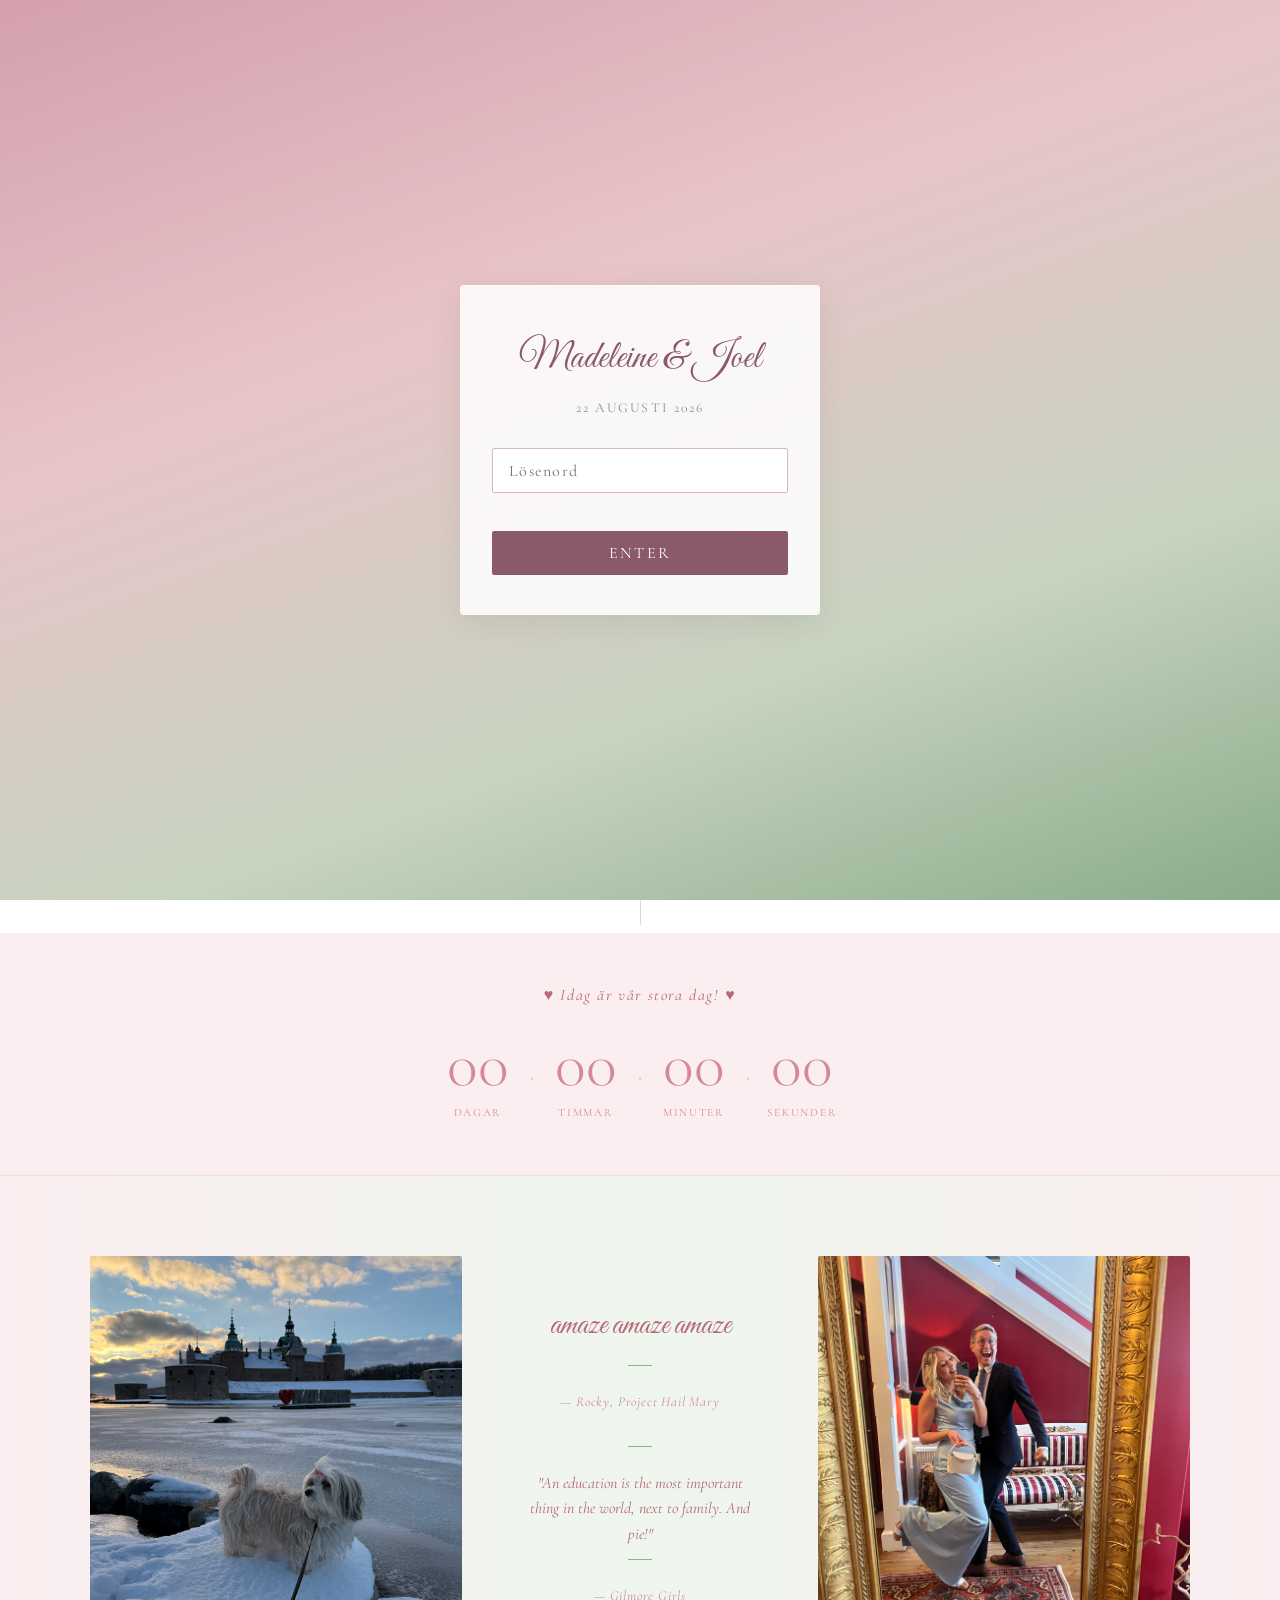
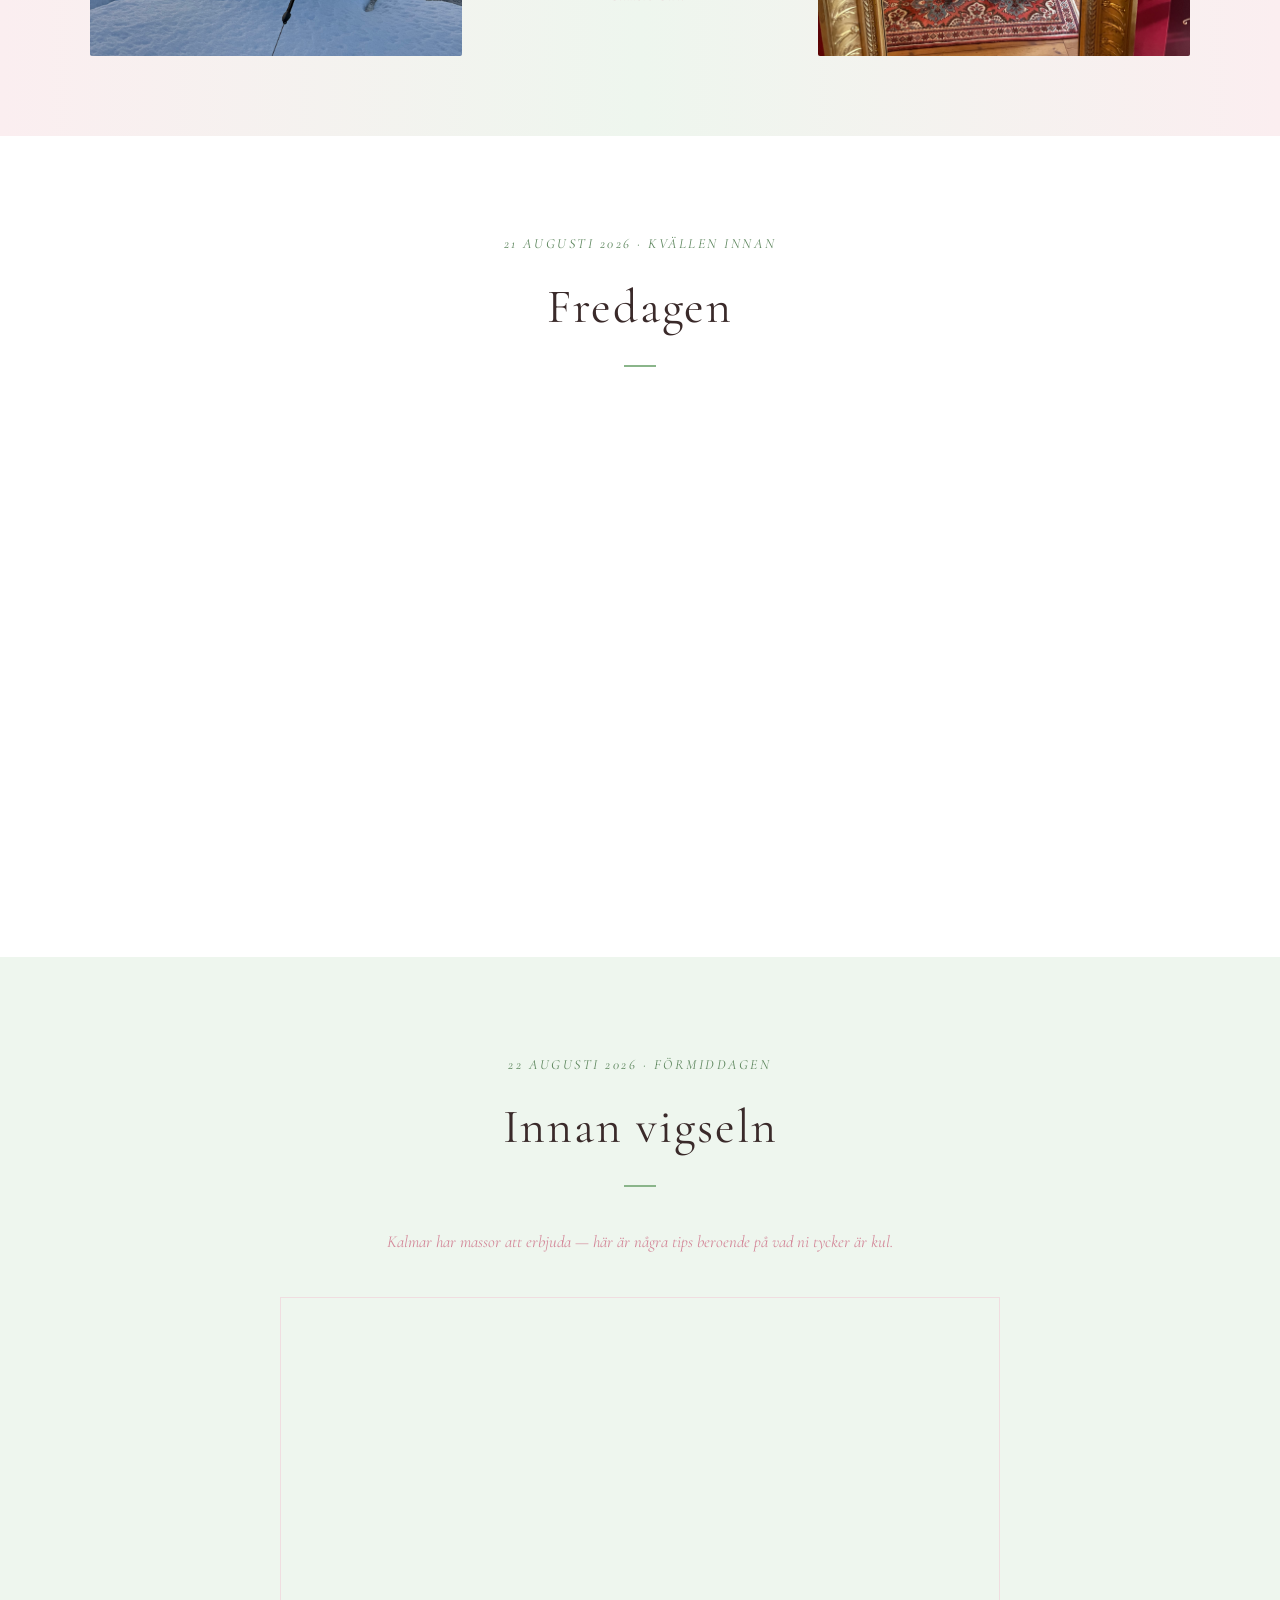
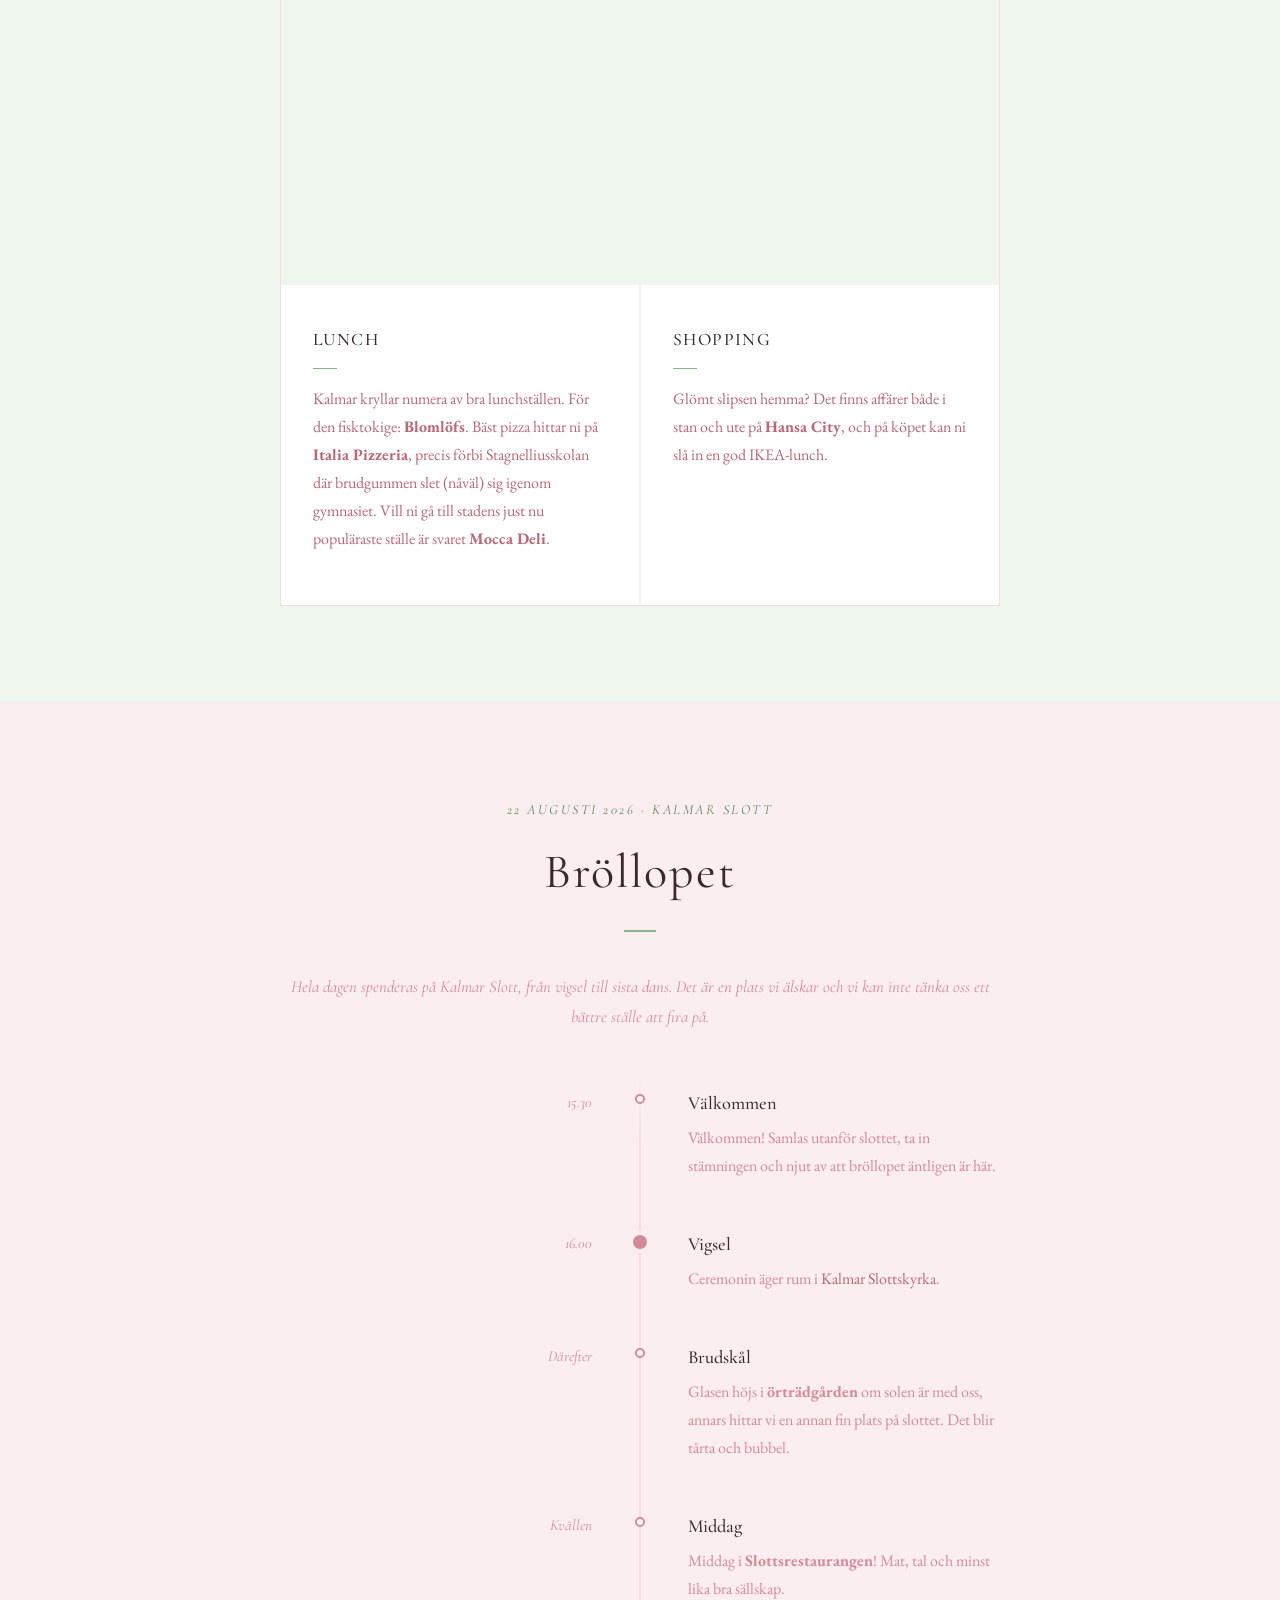
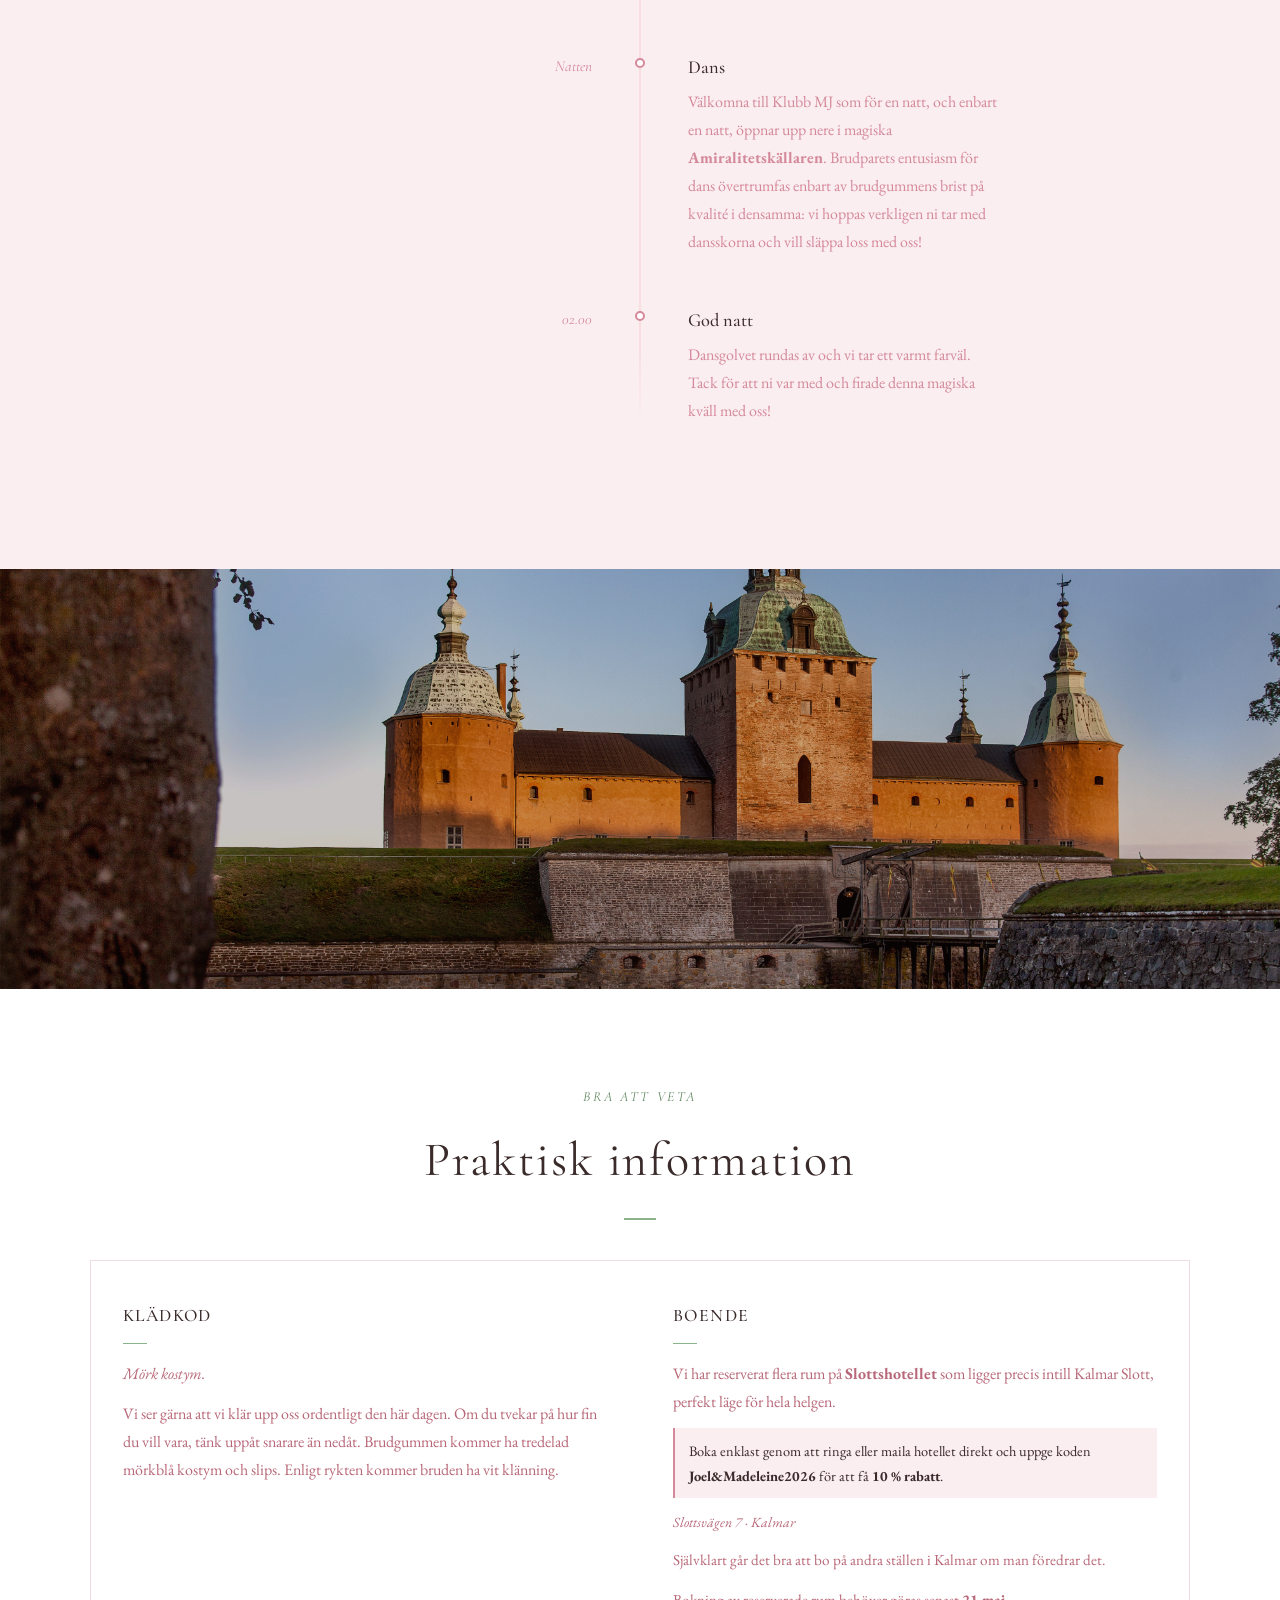
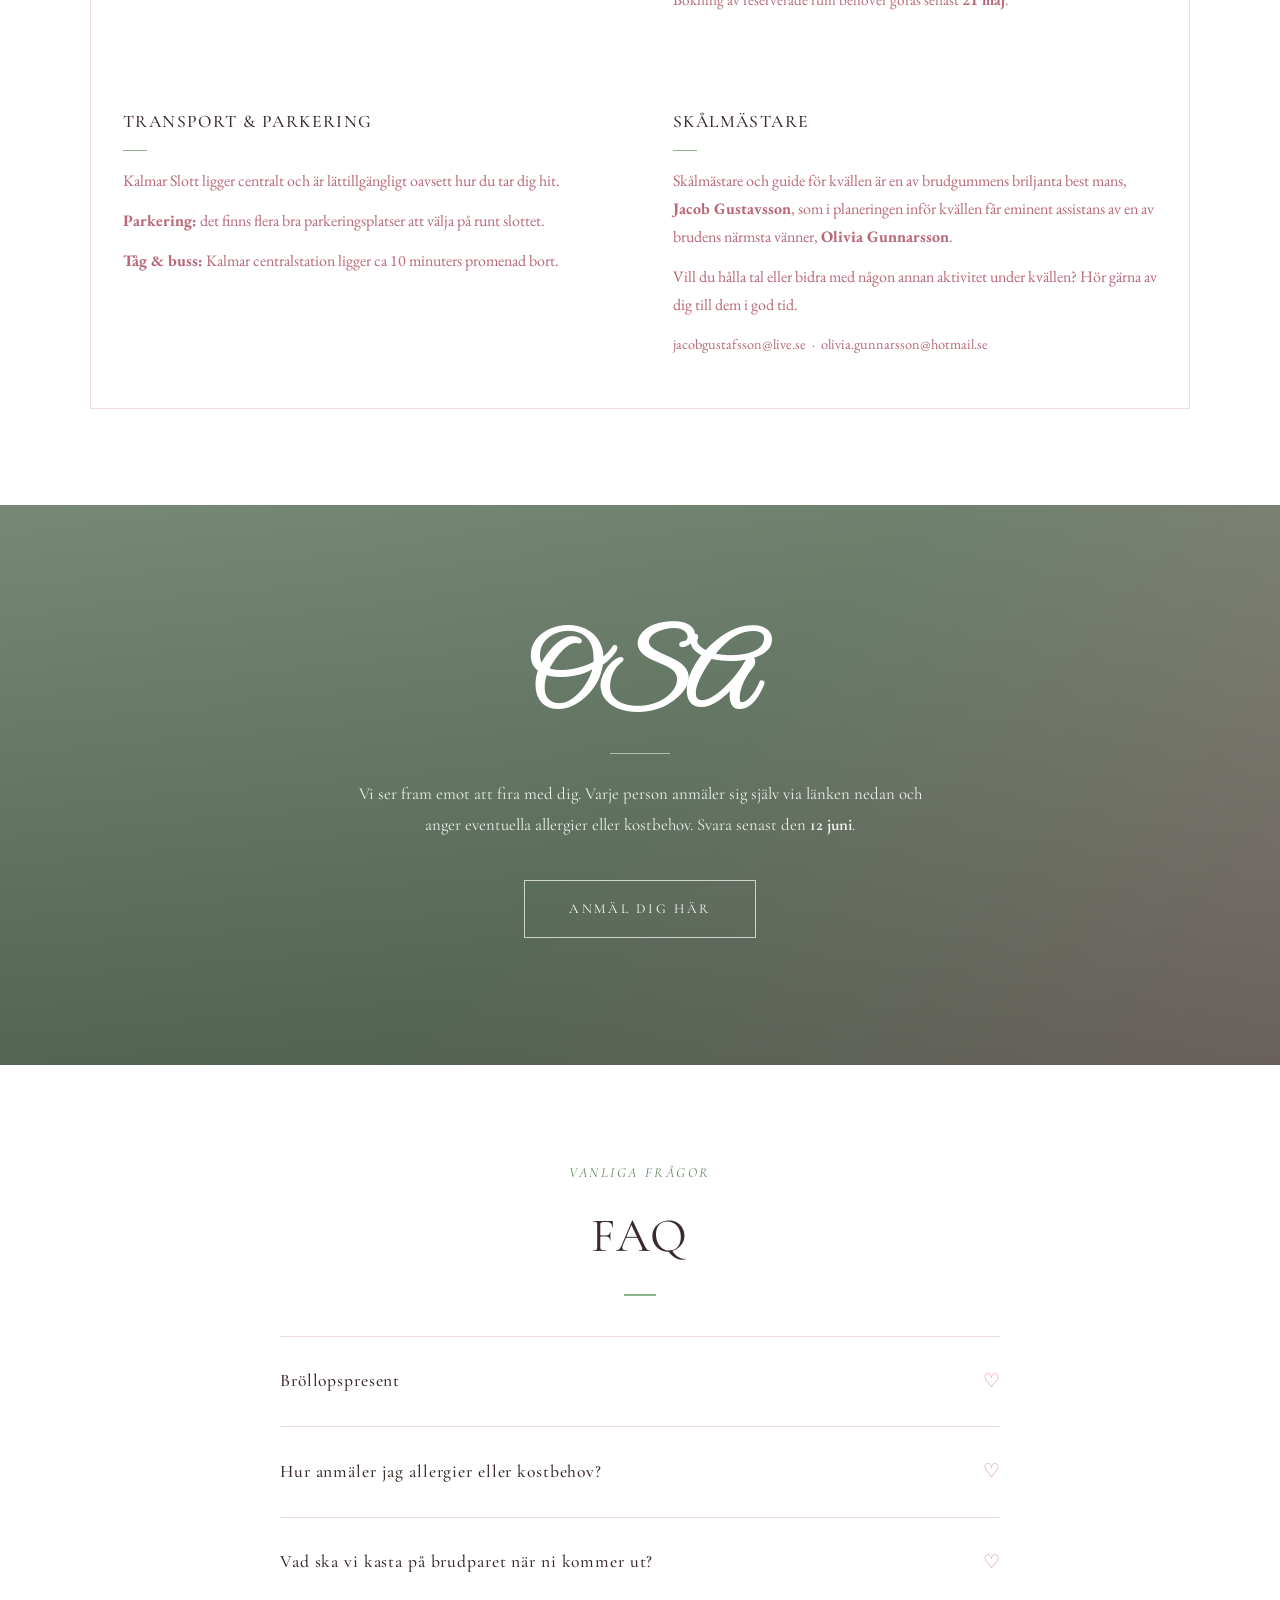
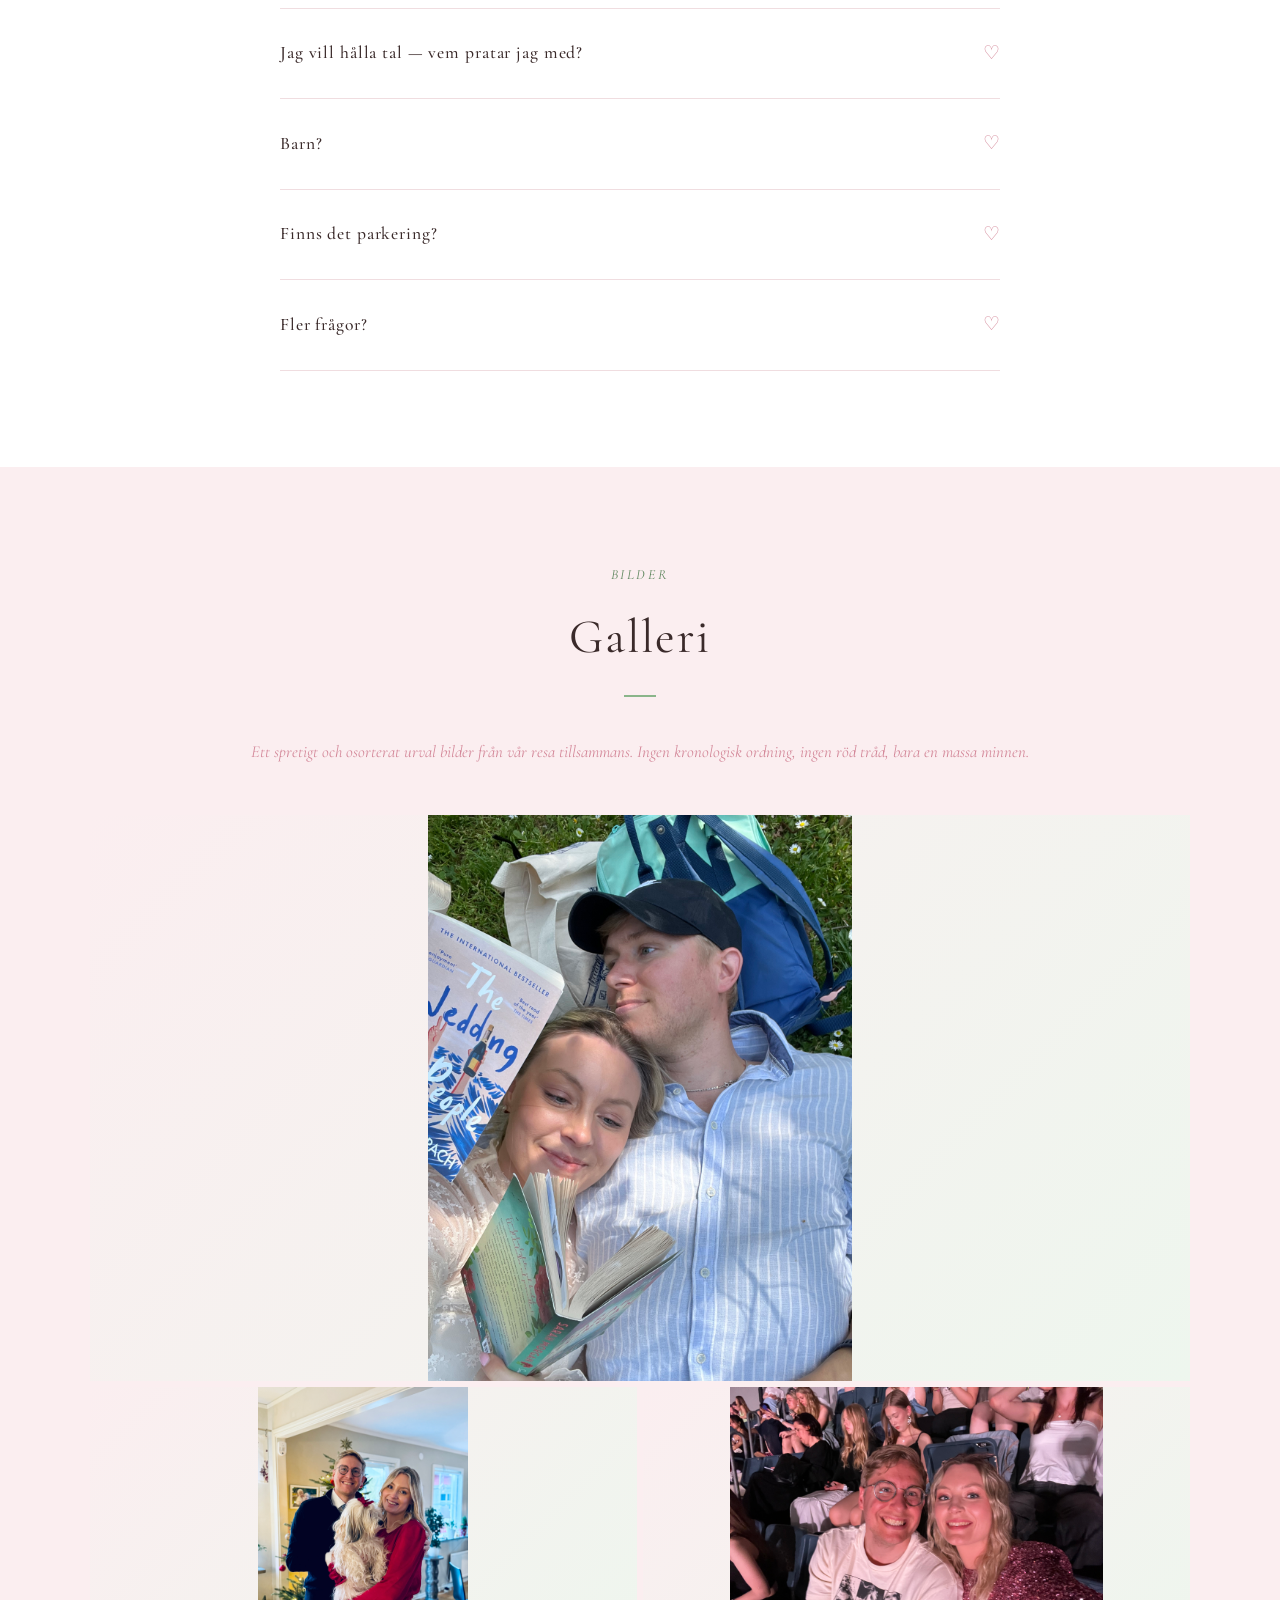
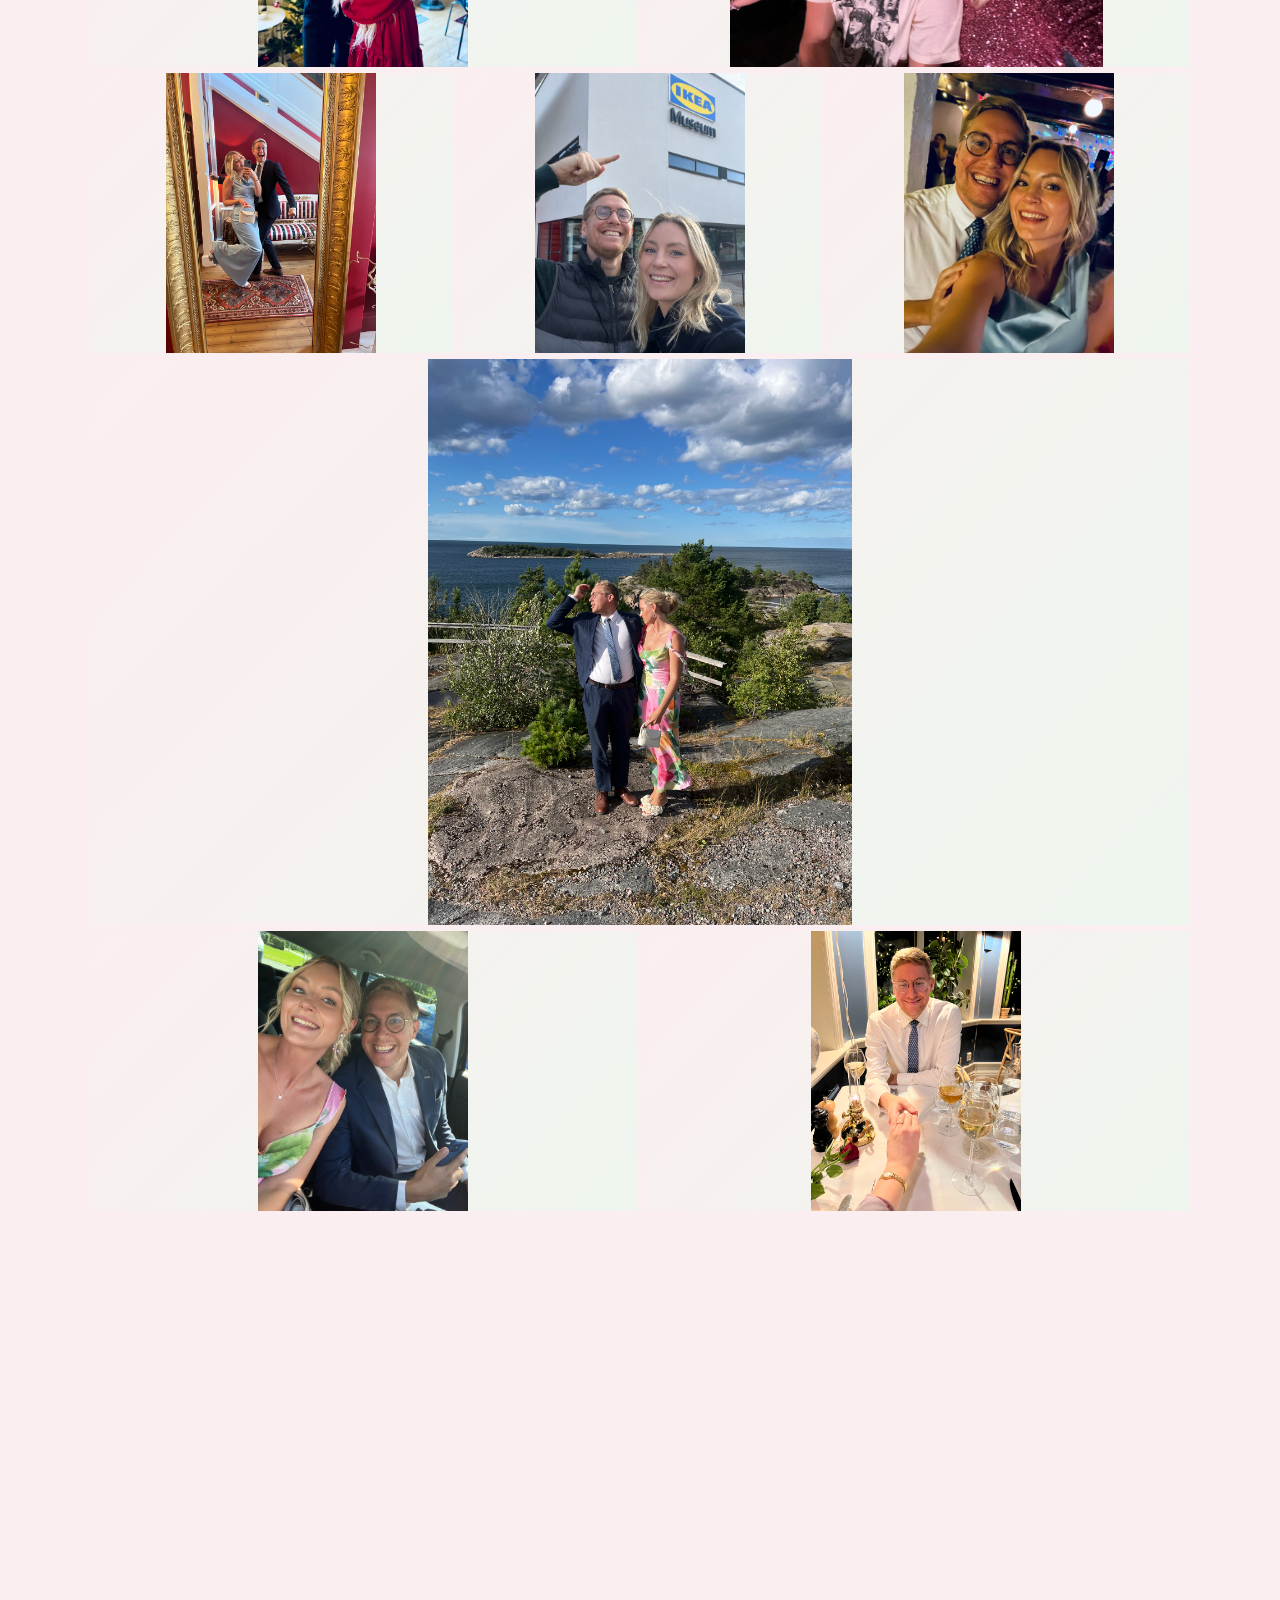
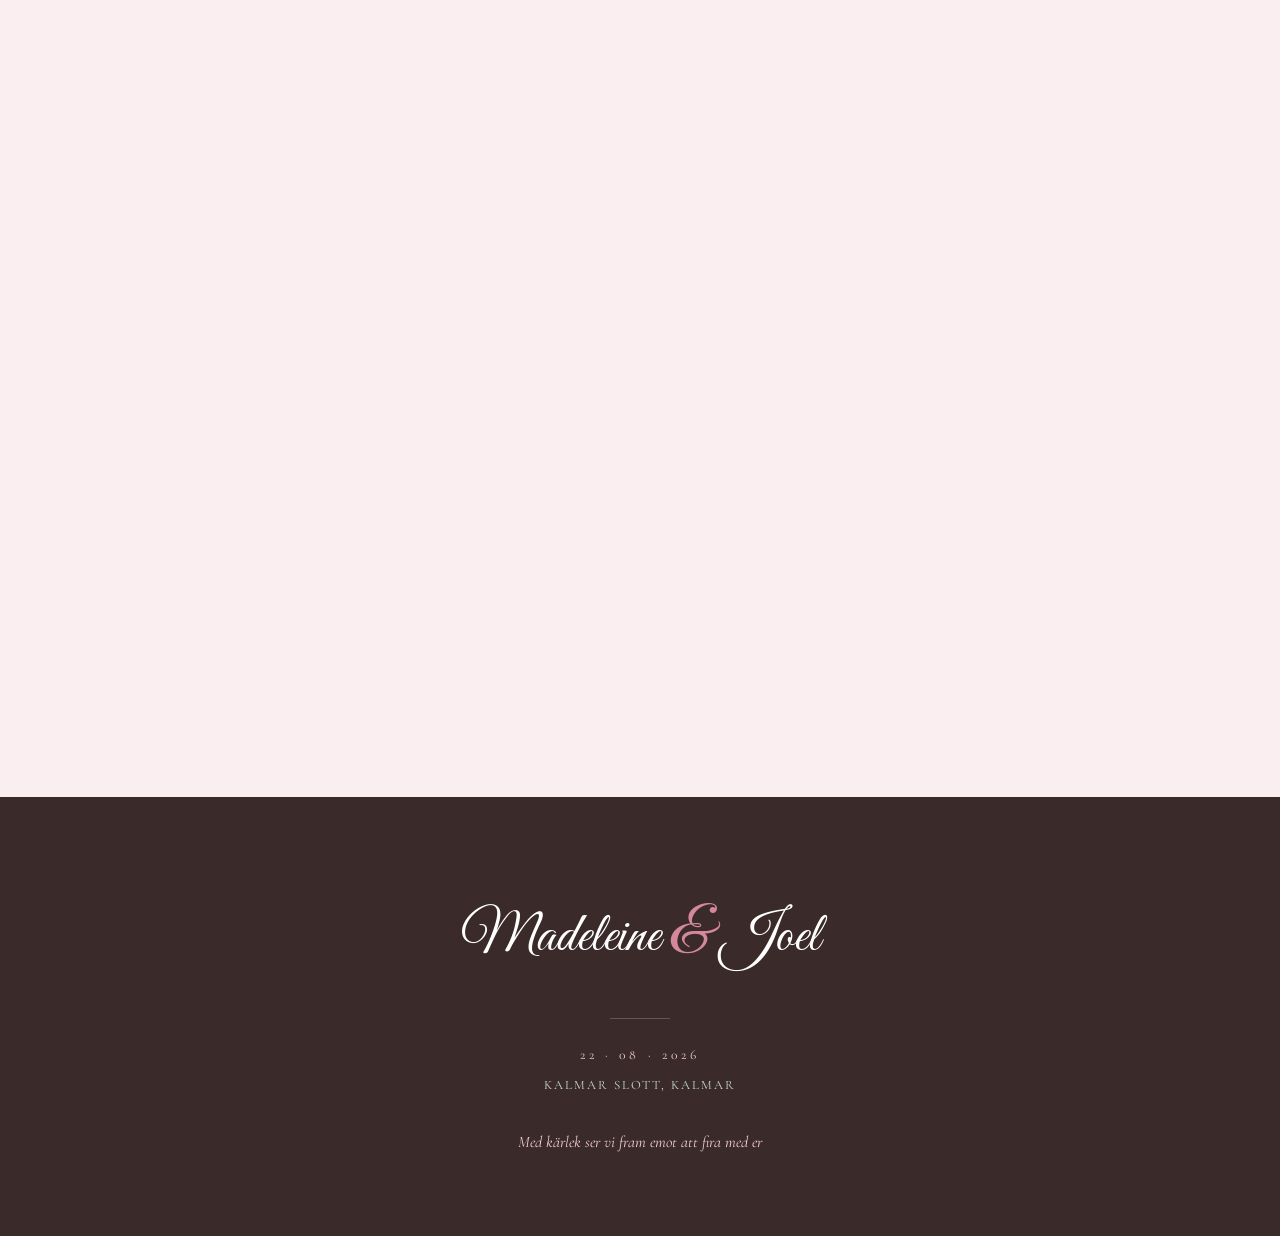
==== commit 956dfdb3: "Diverse: Blomlöfs, tårta och bubbel, ta bort dublett, lägg till 4 nya bilder https://claude.ai/code/" ====
--- a/index.html
+++ b/index.html
@@ -216,7 +216,7 @@
         <div class="info-card fade-in">
           <h3>Lunch</h3>
           <div class="card-rule"></div>
-          <p>Kalmar kryllar numera av bra lunchställen. För den fisktokige: <strong>Blomlöfs Fisk</strong>. Bäst pizza hittar ni på <strong>Italia Pizzeria</strong>, precis förbi Stagnelliusskolan där brudgummen slet (nåväl) sig igenom gymnasiet. Vill ni gå till stadens just nu populäraste ställe är svaret <strong>Mocca Deli</strong>.</p>
+          <p>Kalmar kryllar numera av bra lunchställen. För den fisktokige: <strong>Blomlöfs</strong>. Bäst pizza hittar ni på <strong>Italia Pizzeria</strong>, precis förbi Stagnelliusskolan där brudgummen slet (nåväl) sig igenom gymnasiet. Vill ni gå till stadens just nu populäraste ställe är svaret <strong>Mocca Deli</strong>.</p>
         </div>
 
         <div class="info-card fade-in">
@@ -264,7 +264,7 @@
           <div class="tl-line"><div class="tl-dot"></div></div>
           <div class="tl-body">
             <h3>Brudskål</h3>
-            <p>Glasen höjs i <strong>örträdgården</strong> om solen är med oss, annars hittar vi en annan fin plats på slottet. Det blir tårta också, naturligtvis (sen resten). Skålmästaren guidar er rätt!</p>
+            <p>Glasen höjs i <strong>örträdgården</strong> om solen är med oss, annars hittar vi en annan fin plats på slottet. Det blir tårta och bubbel.</p>
           </div>
         </div>
 
@@ -562,11 +562,23 @@
         </div>
 
         <div class="gallery-item gallery-item--sm fade-in">
-          <div class="gallery-img"><img src="images/IMG_3996 2.jpeg" alt="Madeleine och Joel" /></div>
-        </div>
-
-        <div class="gallery-item gallery-item--sm fade-in">
           <div class="gallery-img"><img src="images/IMG_2599.jpeg" alt="Madeleine och Joel" /></div>
+        </div>
+
+        <div class="gallery-item fade-in">
+          <div class="gallery-img"><img src="images/IMG_9774.jpeg" alt="Madeleine och Joel" /></div>
+        </div>
+
+        <div class="gallery-item fade-in">
+          <div class="gallery-img"><img src="images/IMG_0711.jpeg" alt="Madeleine och Joel" /></div>
+        </div>
+
+        <div class="gallery-item gallery-item--wide fade-in">
+          <div class="gallery-img"><img src="images/305185DD-3C43-4081-98BA-46CBC3AB381D.jpeg" alt="Madeleine och Joel" /></div>
+        </div>
+
+        <div class="gallery-item fade-in">
+          <div class="gallery-img"><img src="images/814529D8-8A9B-4657-80E4-A39D5EB3B203.jpeg" alt="Madeleine och Joel" /></div>
         </div>
 
         <div class="gallery-item fade-in">
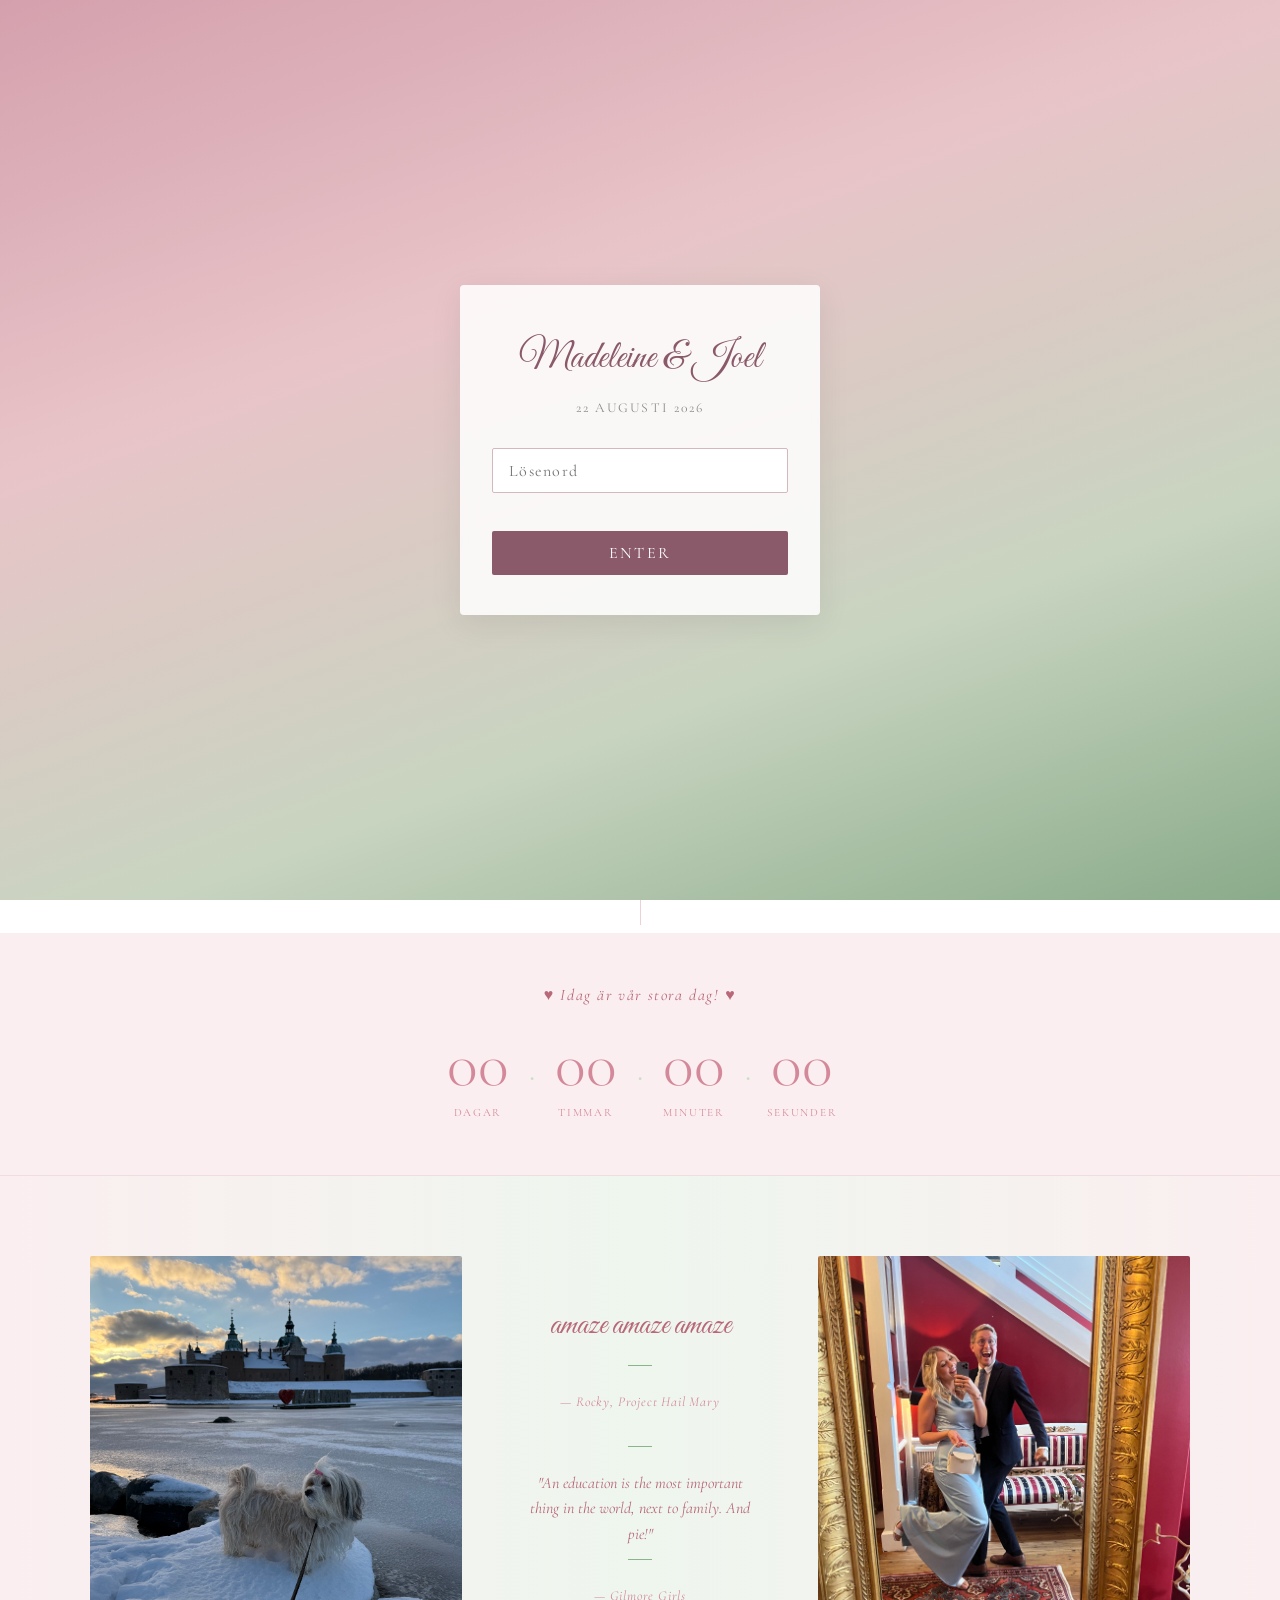
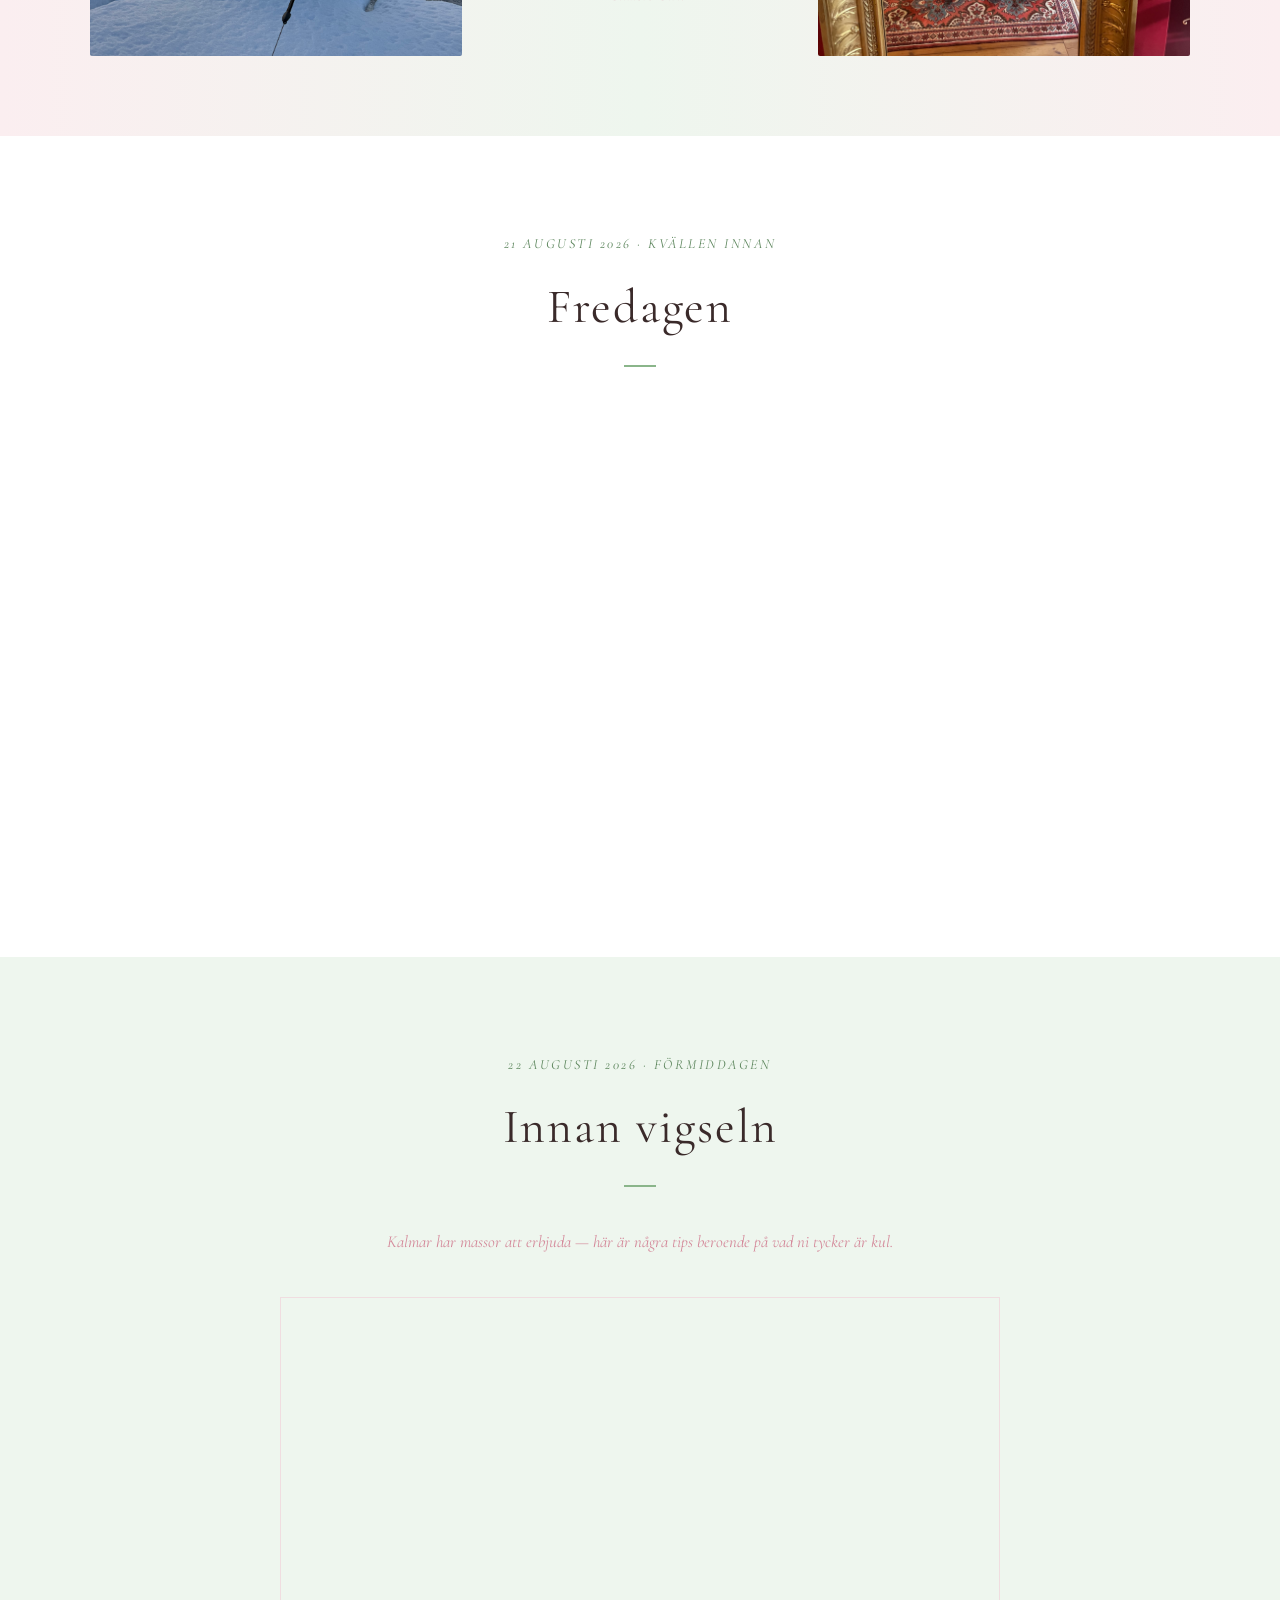
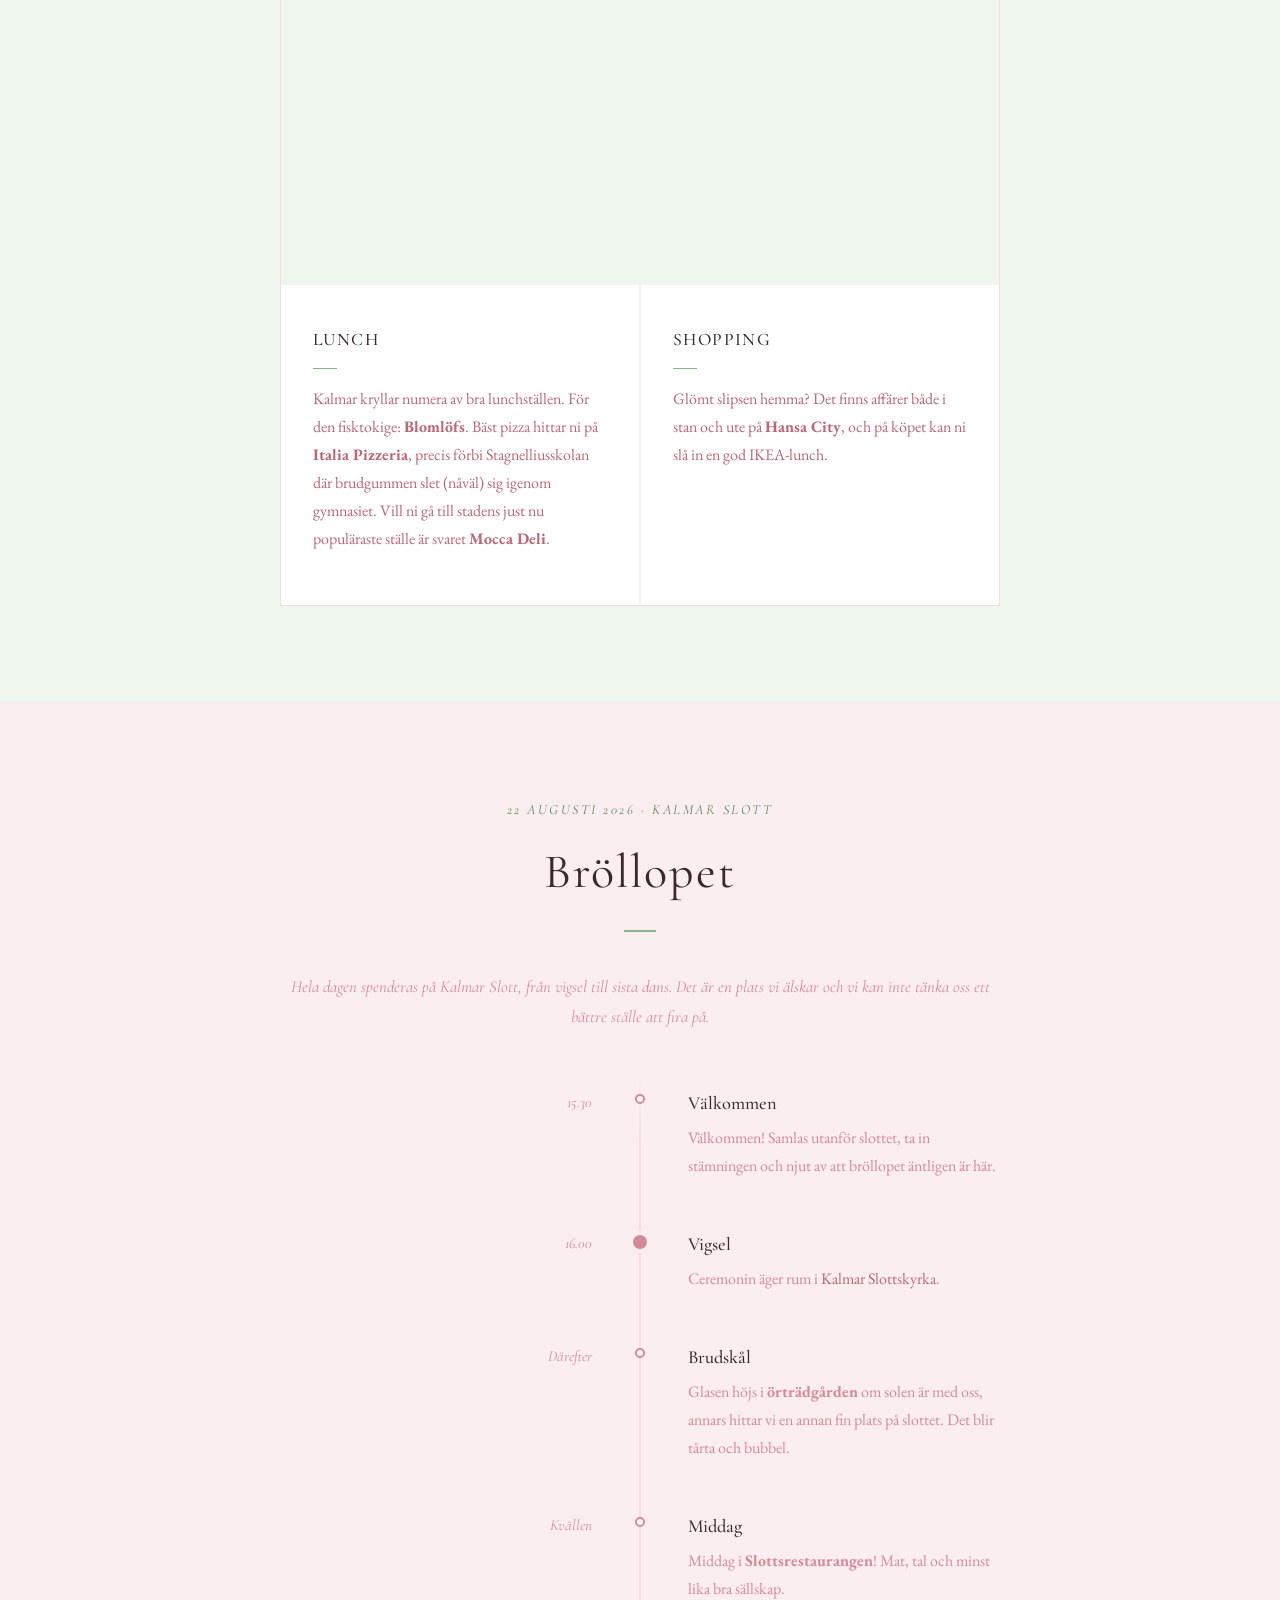
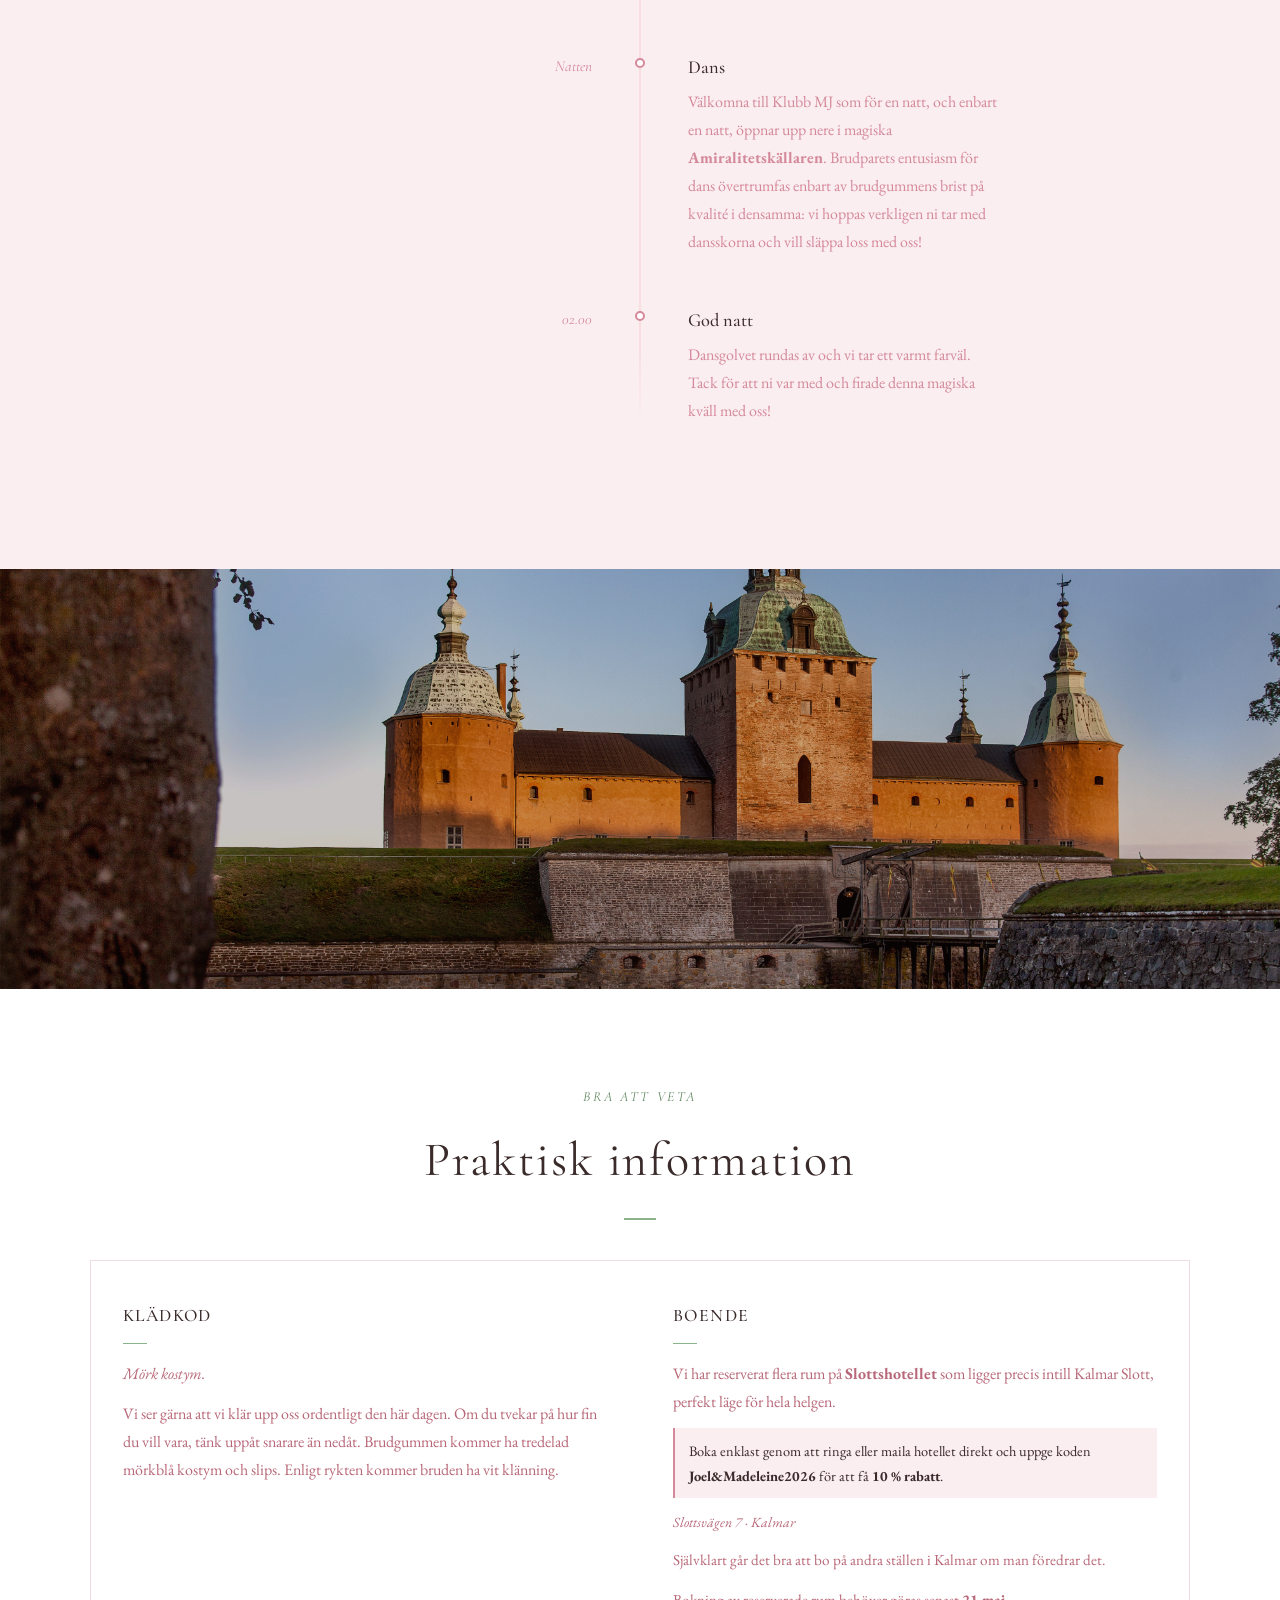
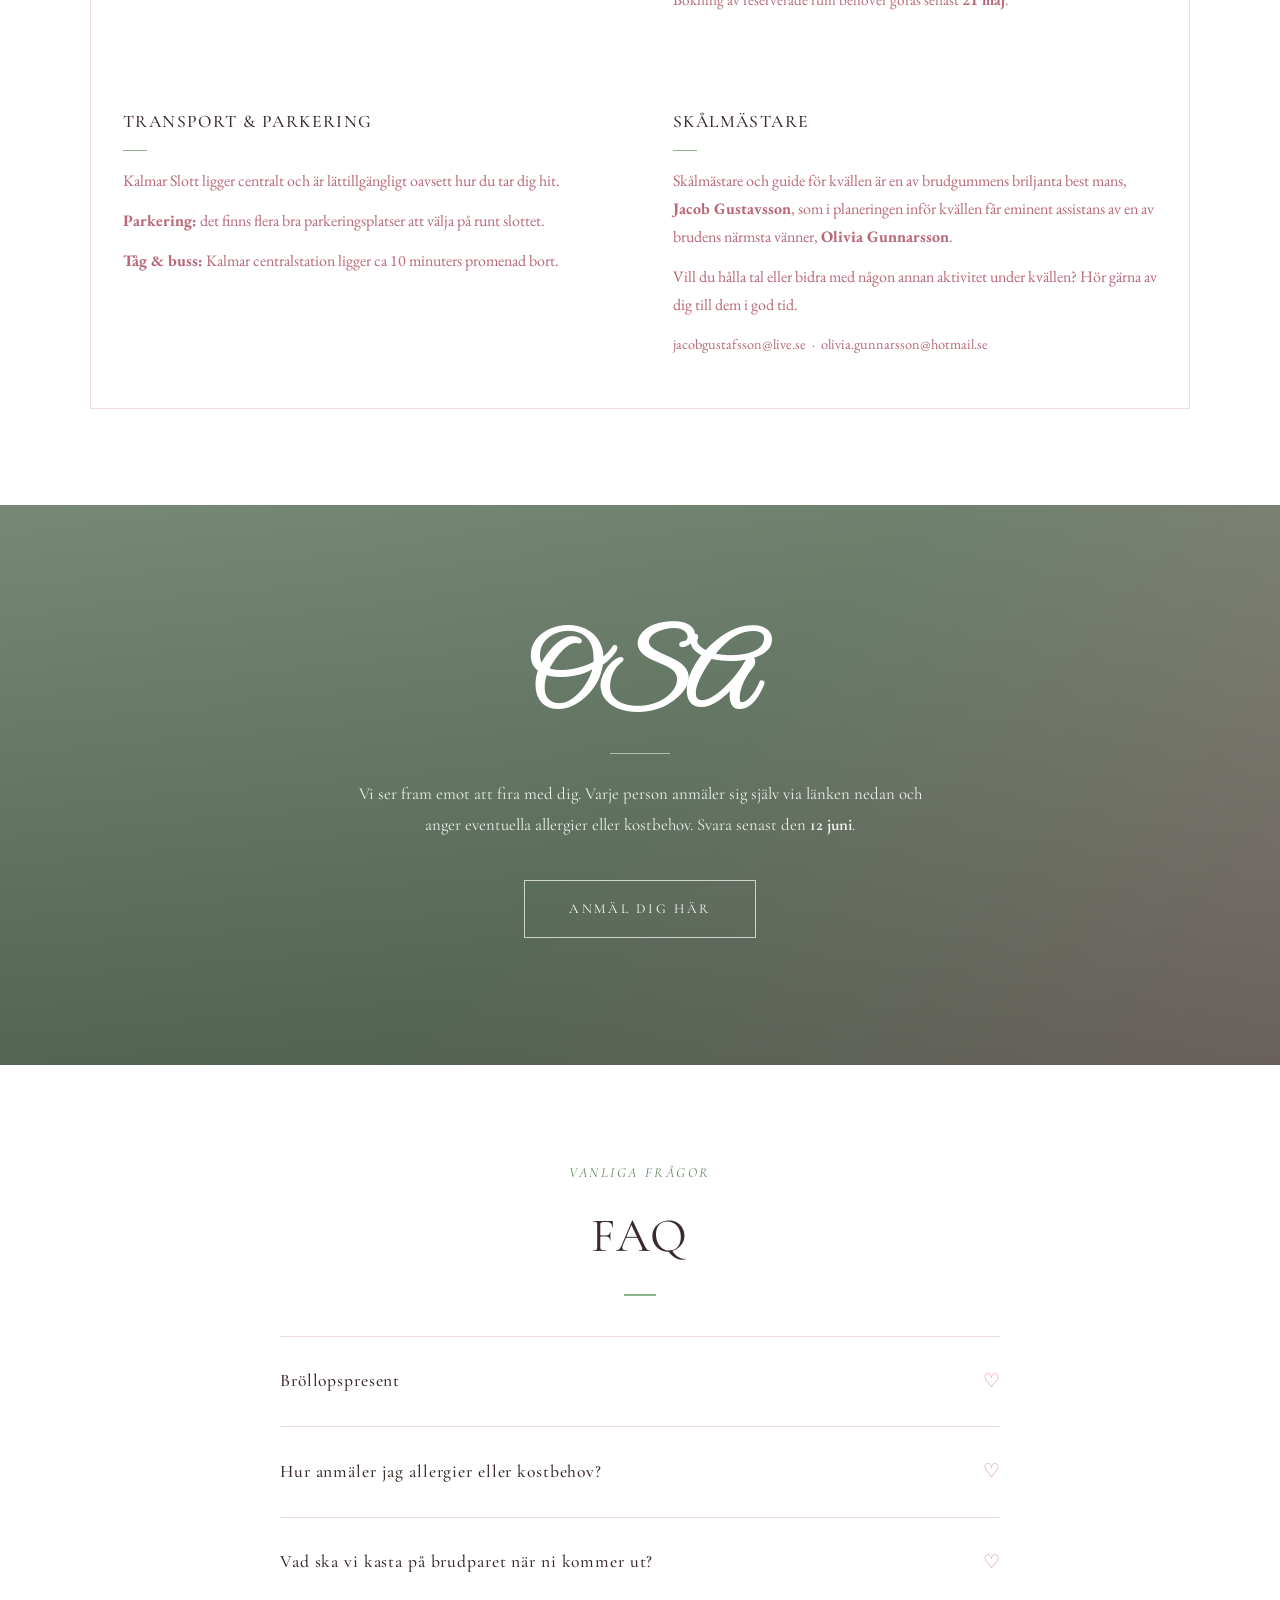
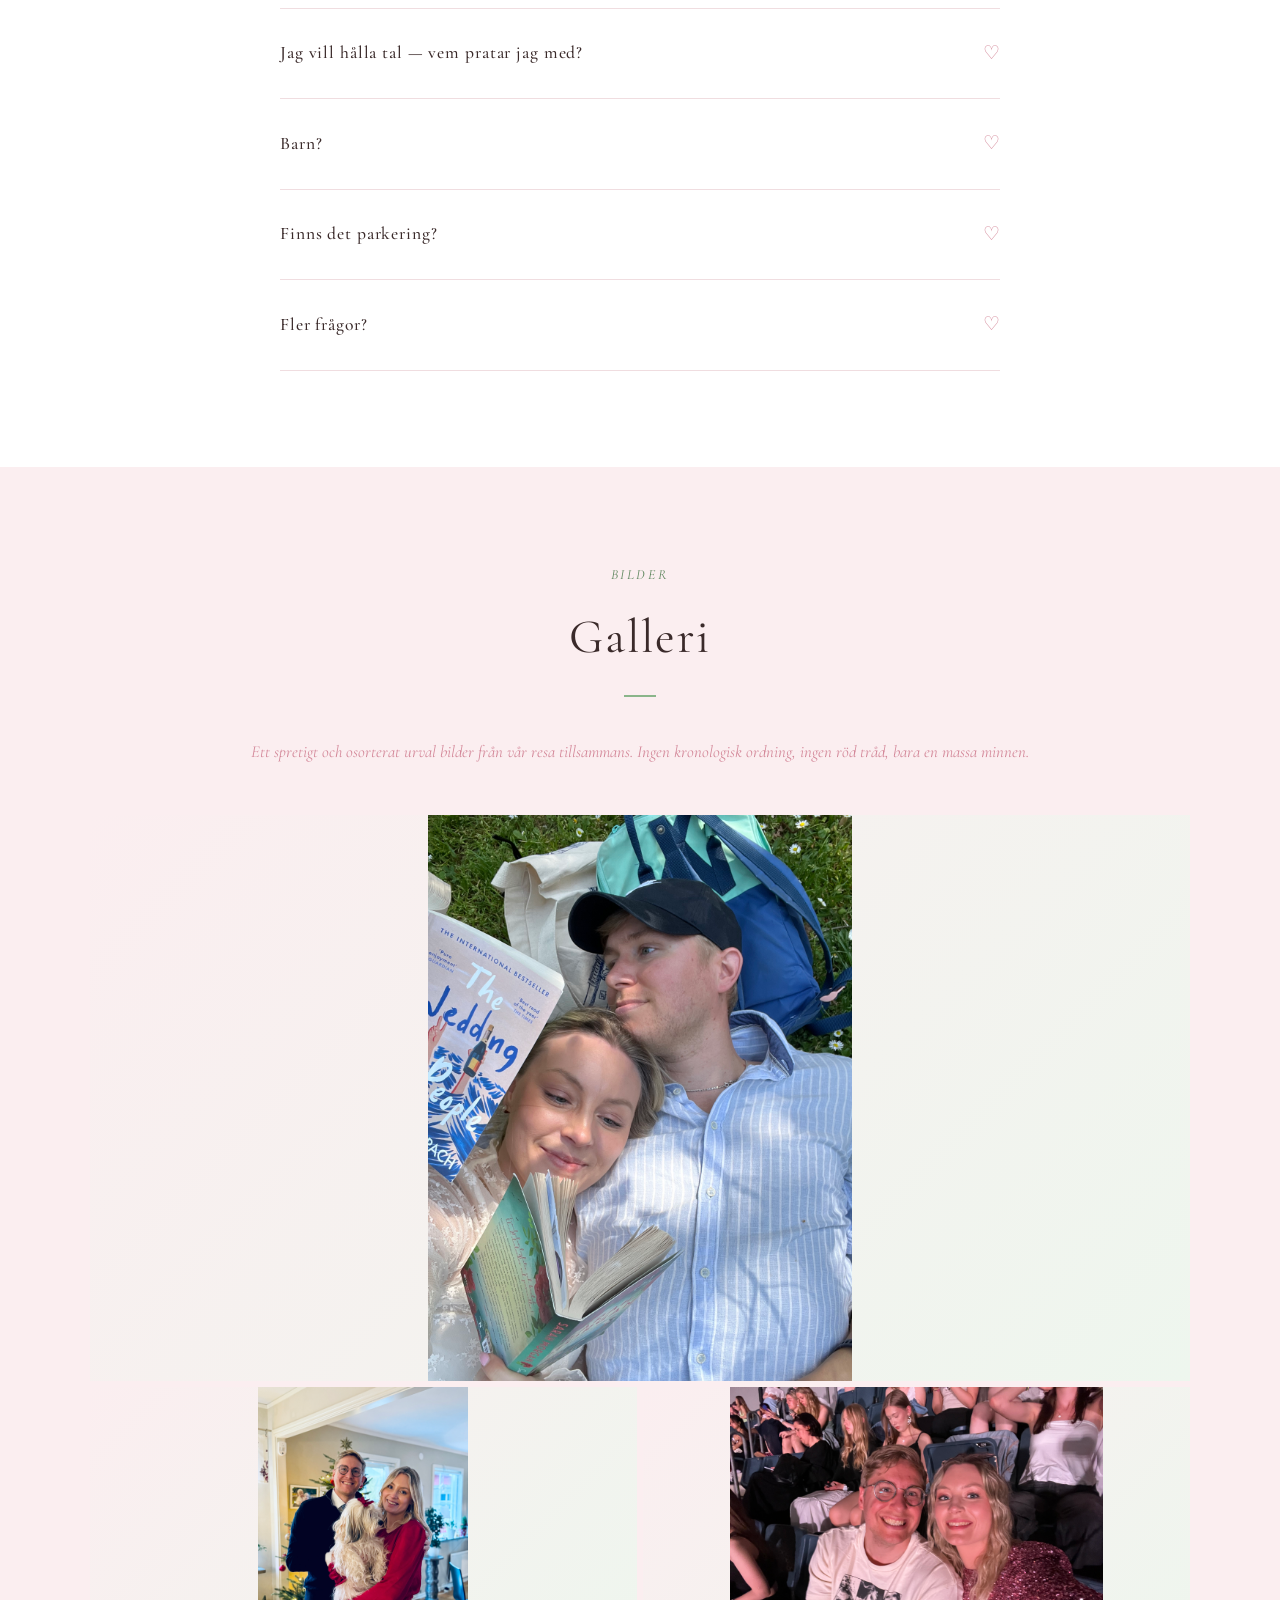
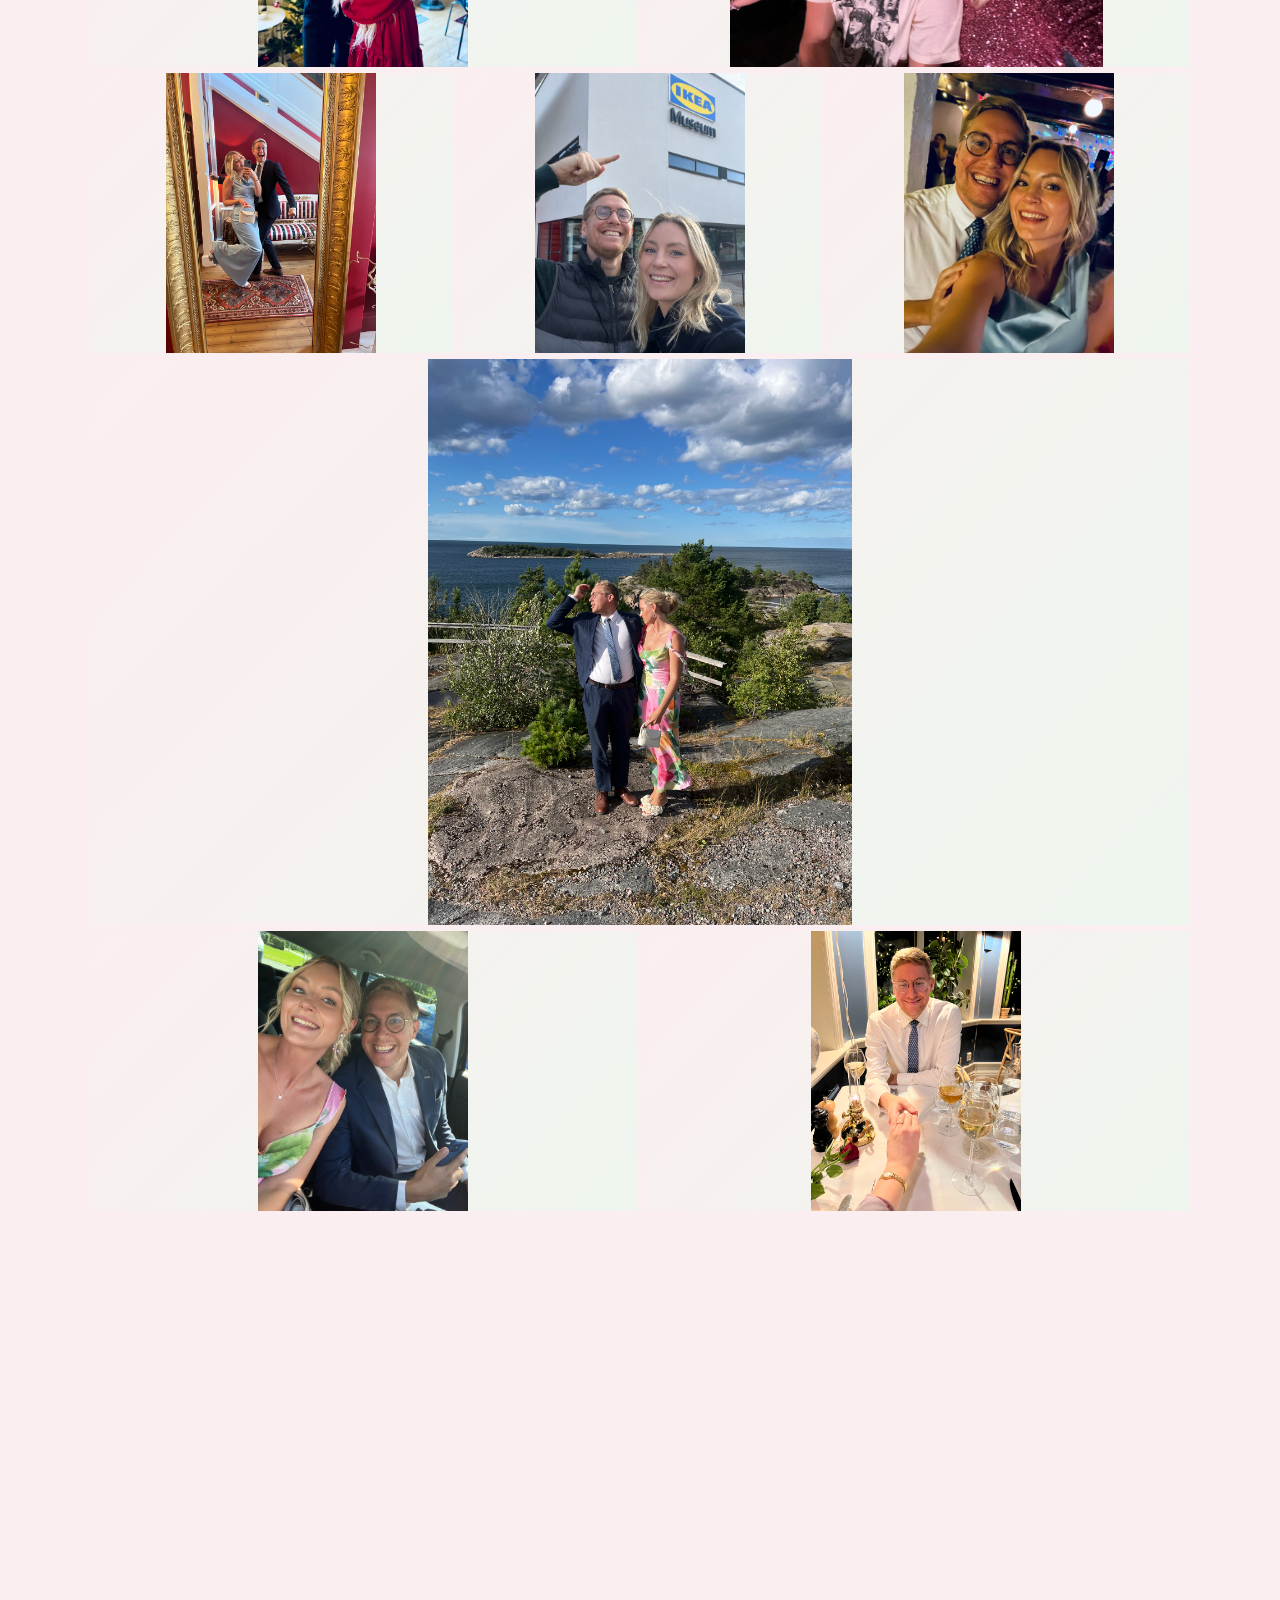
==== commit c7657874: "Galleri: lägg till 6 nya bilder https://claude.ai/code/session_015LaQ3sYM1QfAdQoXVsrNsJ" ====
--- a/index.html
+++ b/index.html
@@ -582,6 +582,30 @@
         </div>
 
         <div class="gallery-item fade-in">
+          <div class="gallery-img"><img src="images/IMG_6699.jpeg" alt="Madeleine och Joel" /></div>
+        </div>
+
+        <div class="gallery-item gallery-item--sm fade-in">
+          <div class="gallery-img"><img src="images/IMG_7221.JPG" alt="Madeleine och Joel" /></div>
+        </div>
+
+        <div class="gallery-item gallery-item--sm fade-in">
+          <div class="gallery-img"><img src="images/IMG_6089.jpeg" alt="Madeleine och Joel" /></div>
+        </div>
+
+        <div class="gallery-item gallery-item--sm fade-in">
+          <div class="gallery-img"><img src="images/FullSizeRender 4.jpeg" alt="Madeleine och Joel" /></div>
+        </div>
+
+        <div class="gallery-item gallery-item--wide fade-in">
+          <div class="gallery-img"><img src="images/35B224F1-73F9-4ABD-AB76-F2AE3F37E44F.jpeg" alt="Madeleine och Joel" /></div>
+        </div>
+
+        <div class="gallery-item fade-in">
+          <div class="gallery-img"><img src="images/B5B25766-C72D-4F04-B196-639746B4356E.jpeg" alt="Madeleine och Joel" /></div>
+        </div>
+
+        <div class="gallery-item fade-in">
           <div class="gallery-img"><img src="images/f5dab9f969e5fd25181f1dfa11904785.jpeg" alt="Madeleine och Joel" /></div>
         </div>
 
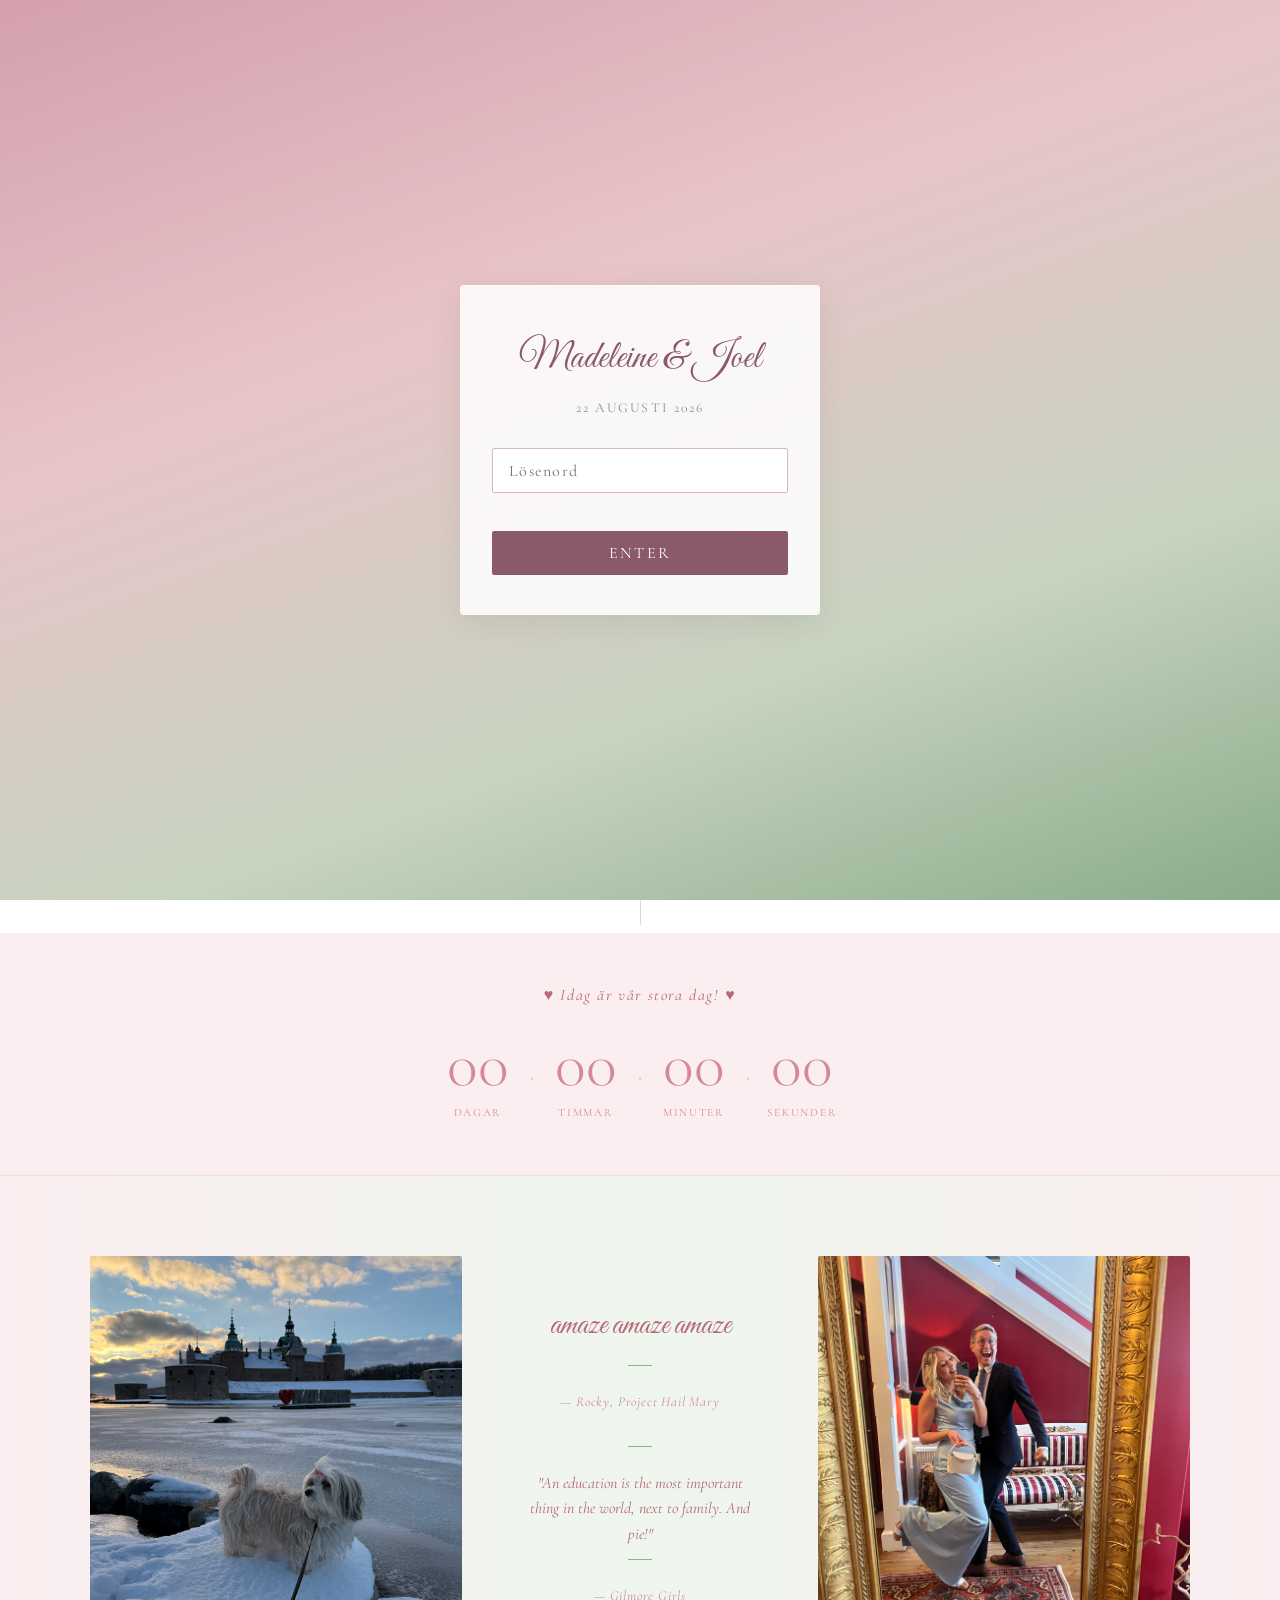
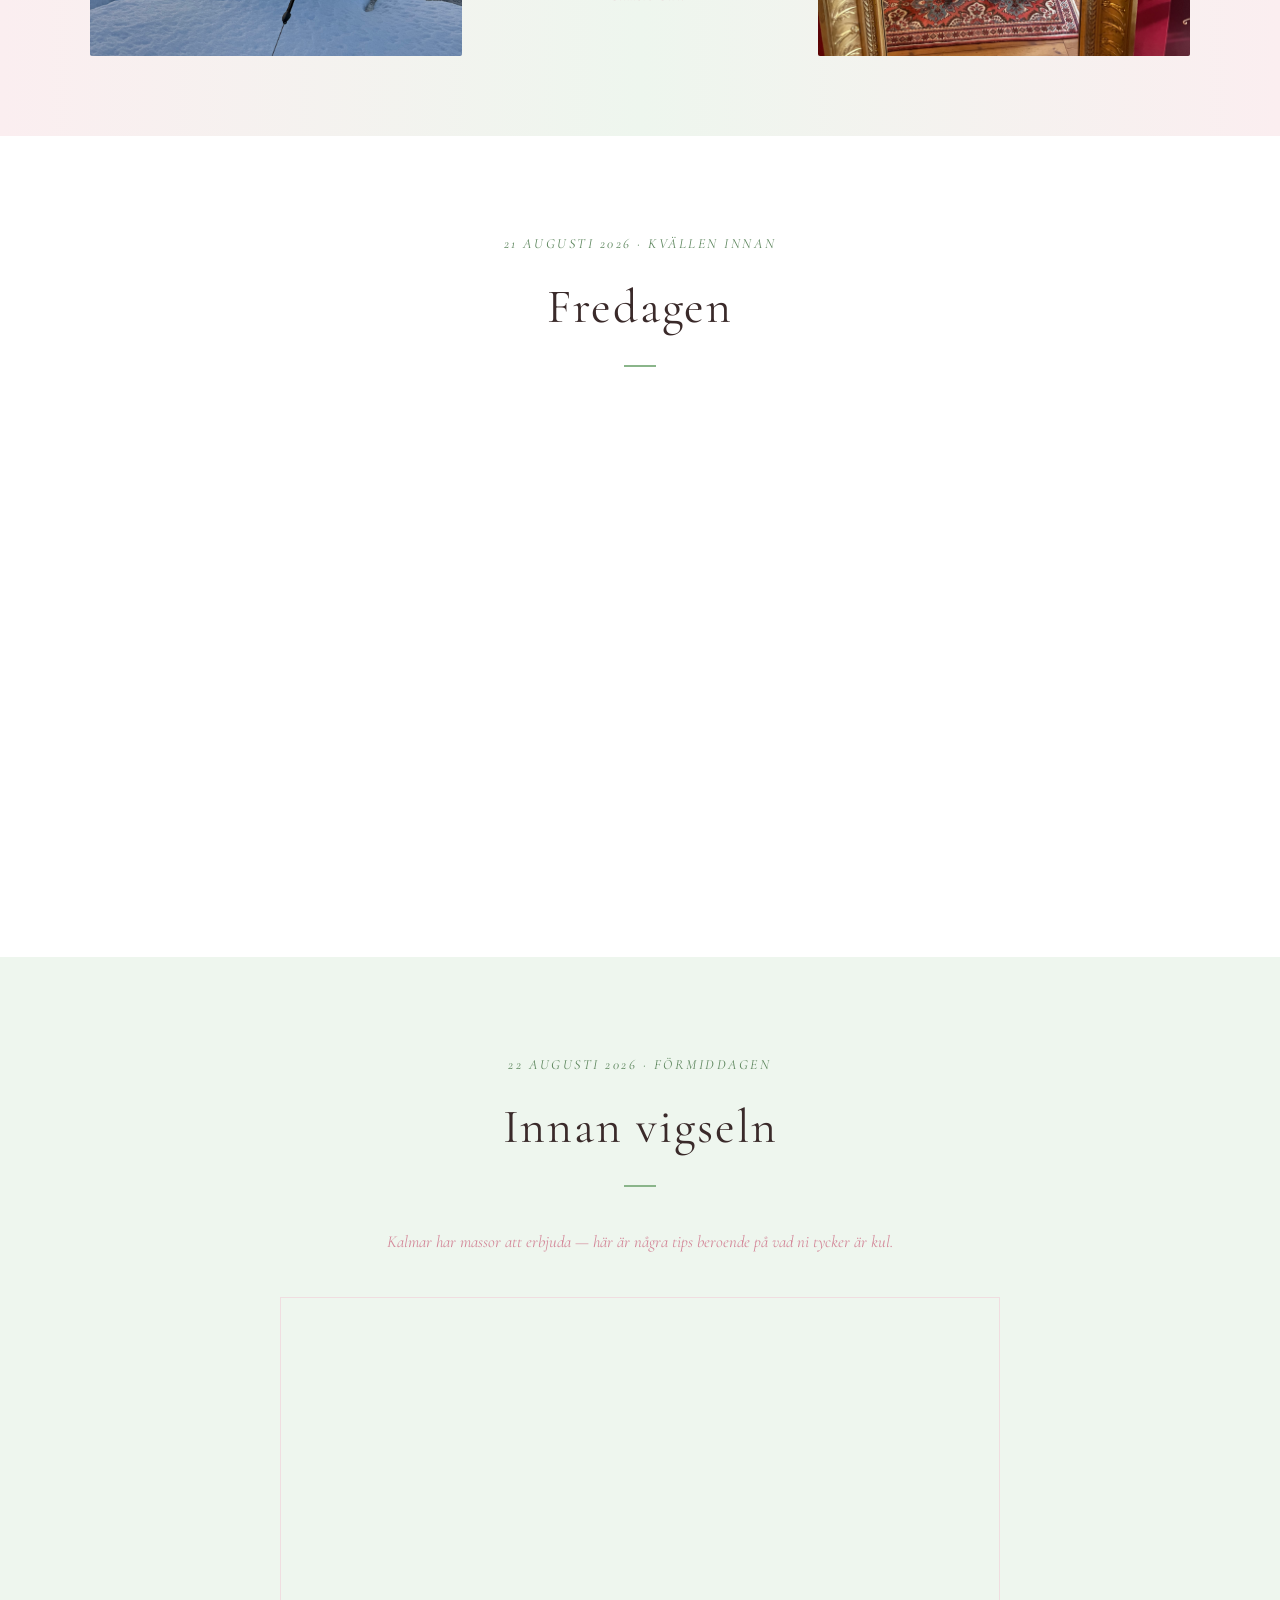
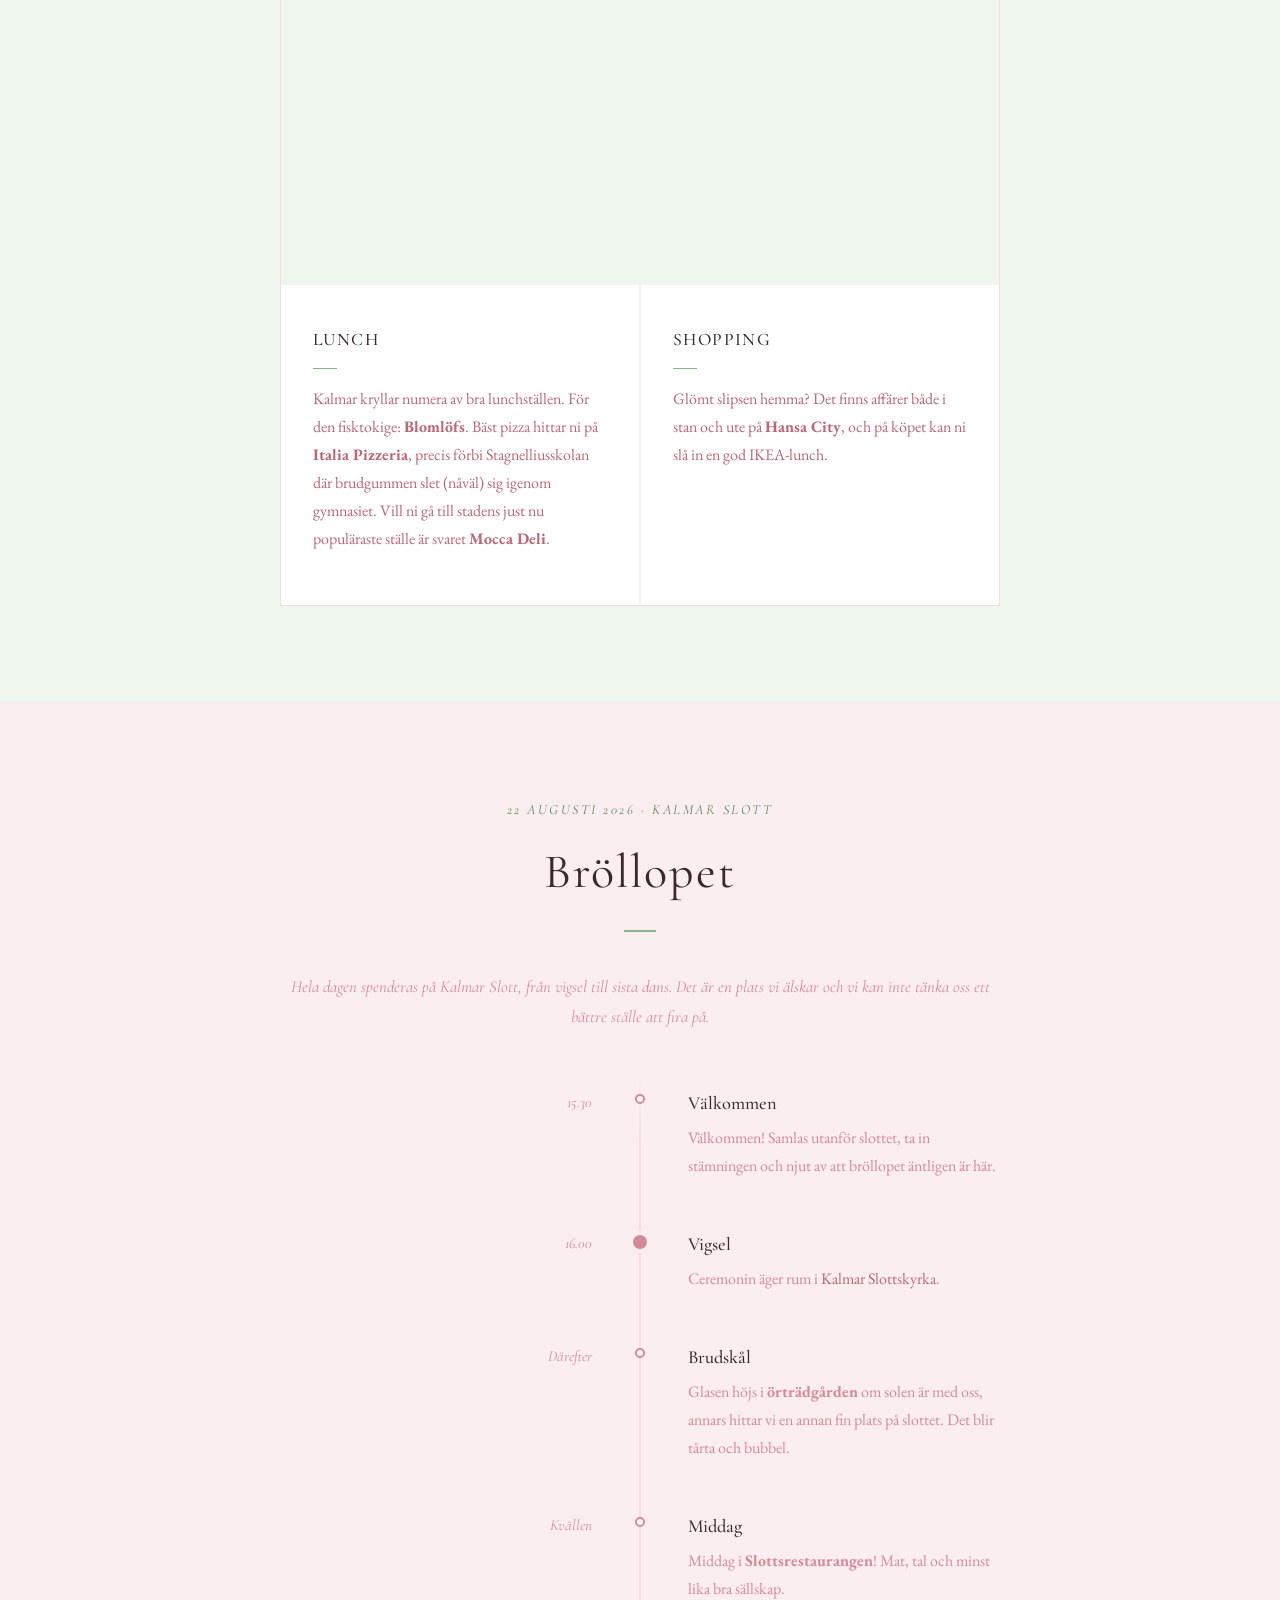
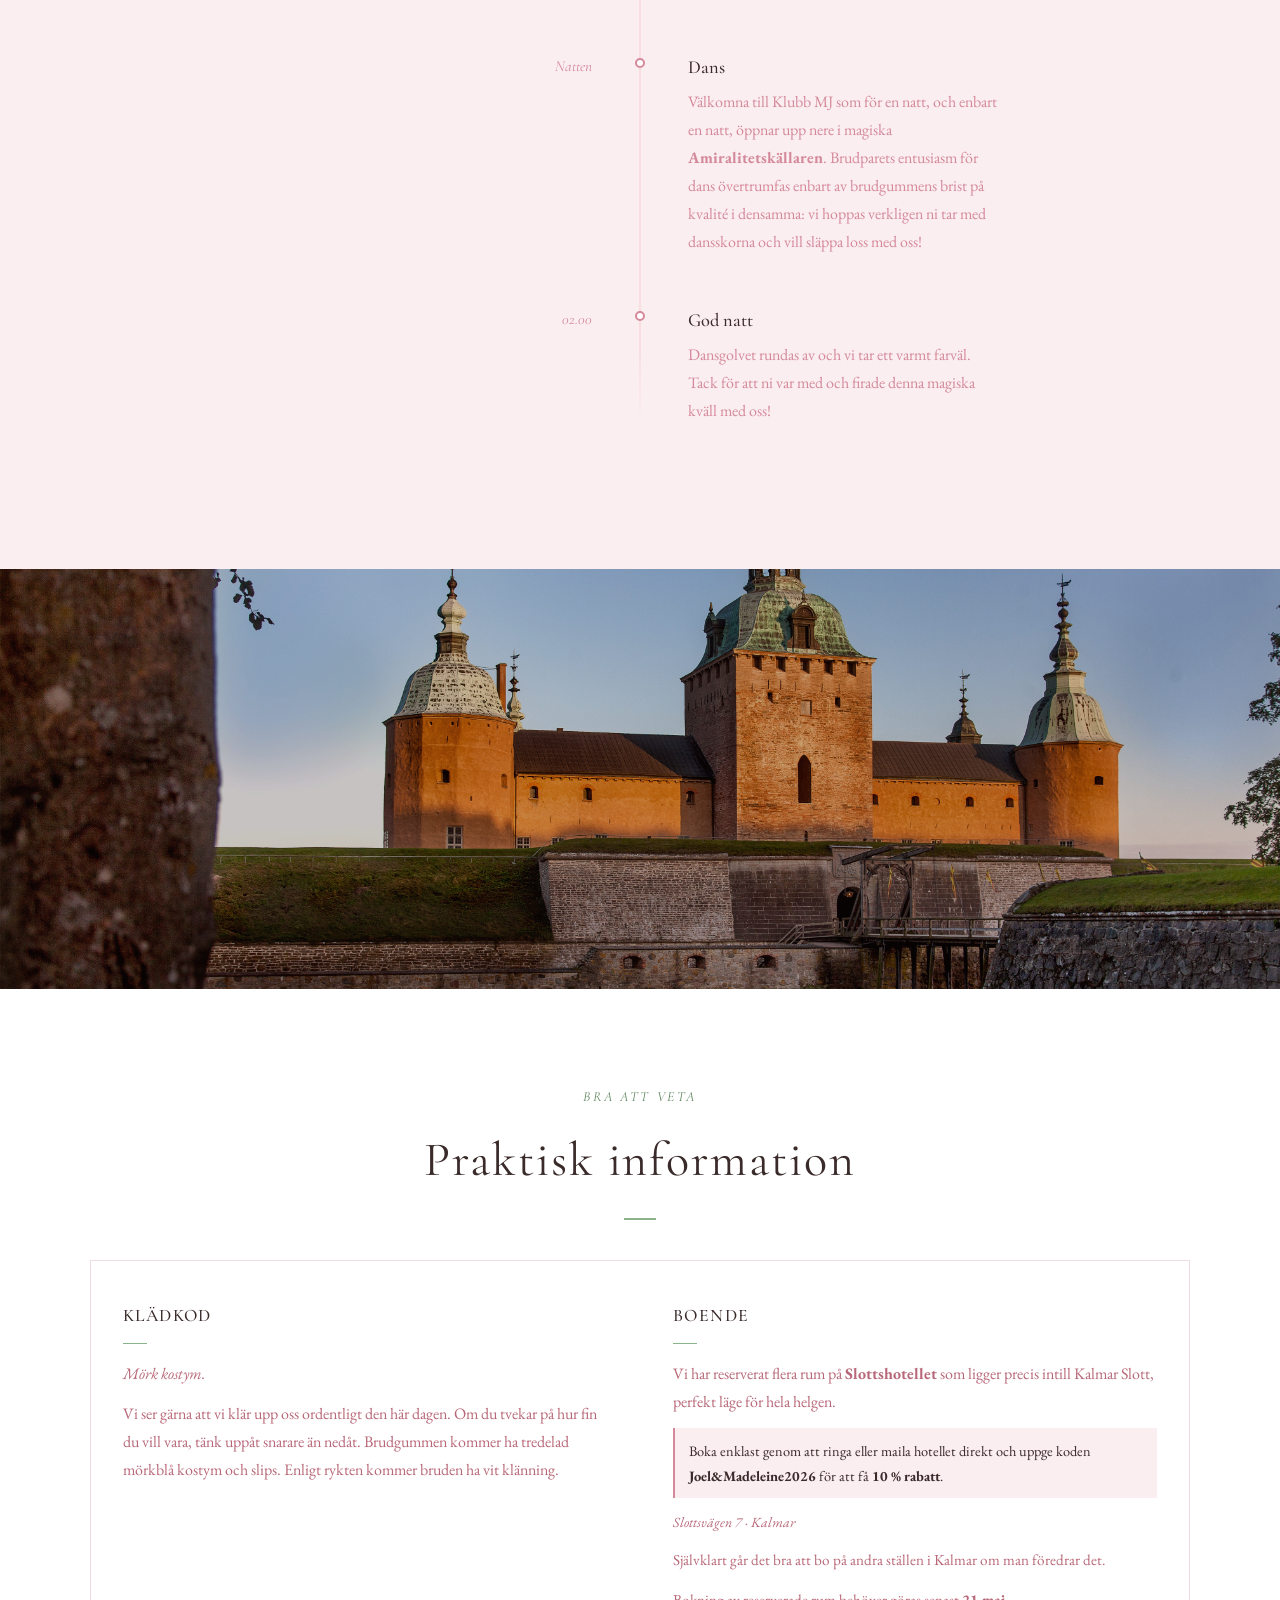
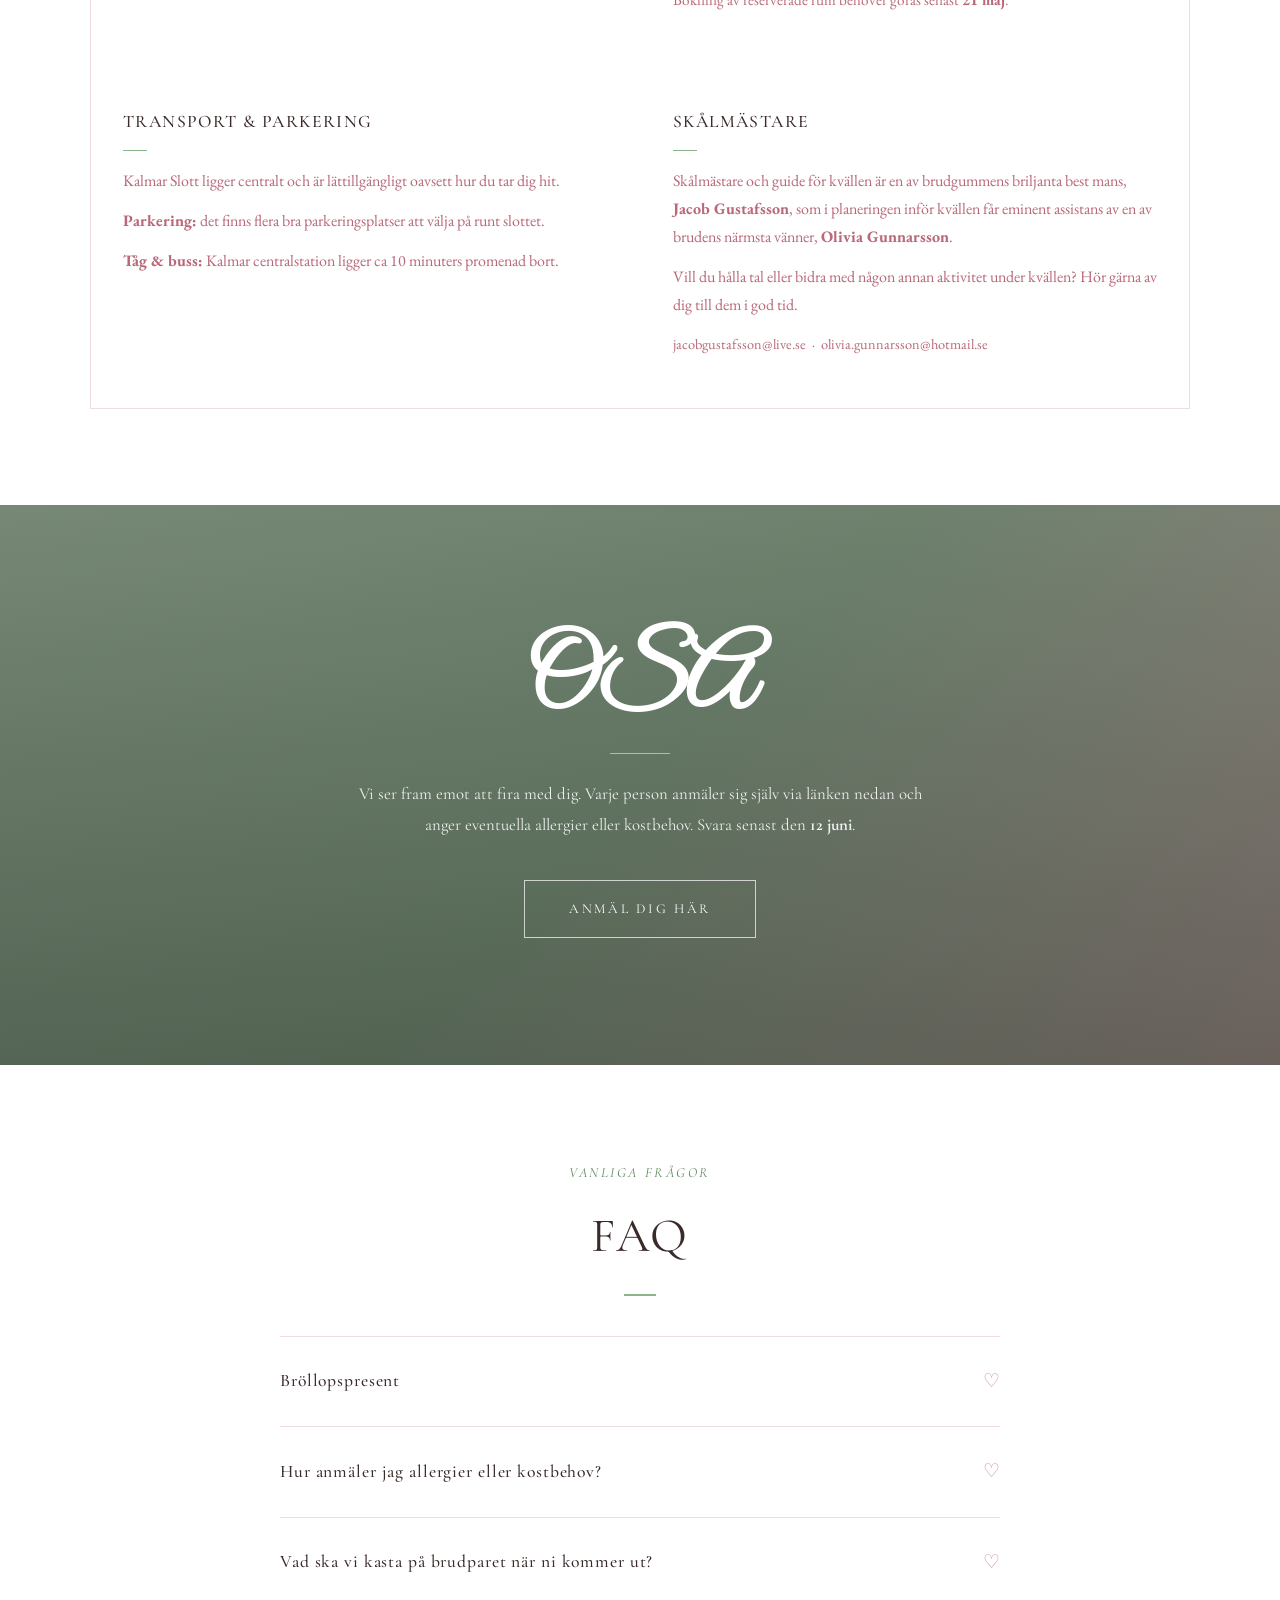
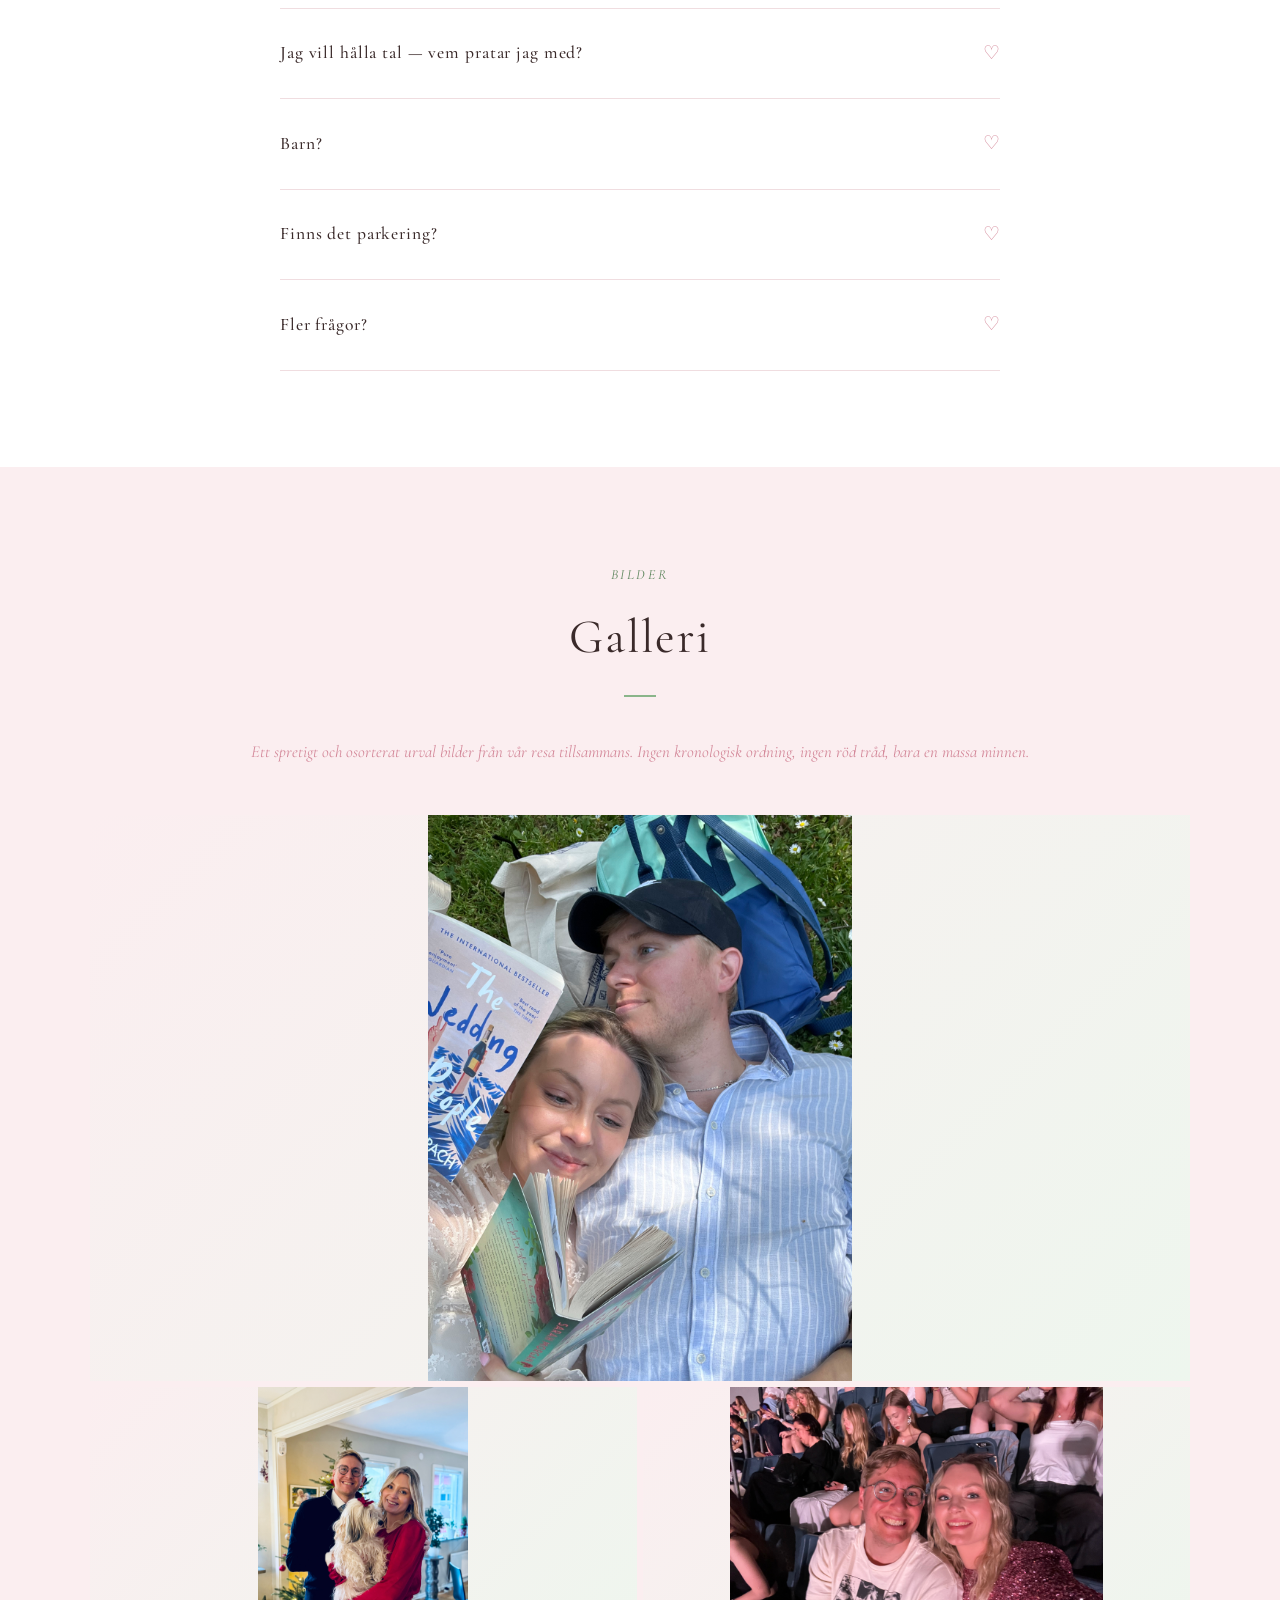
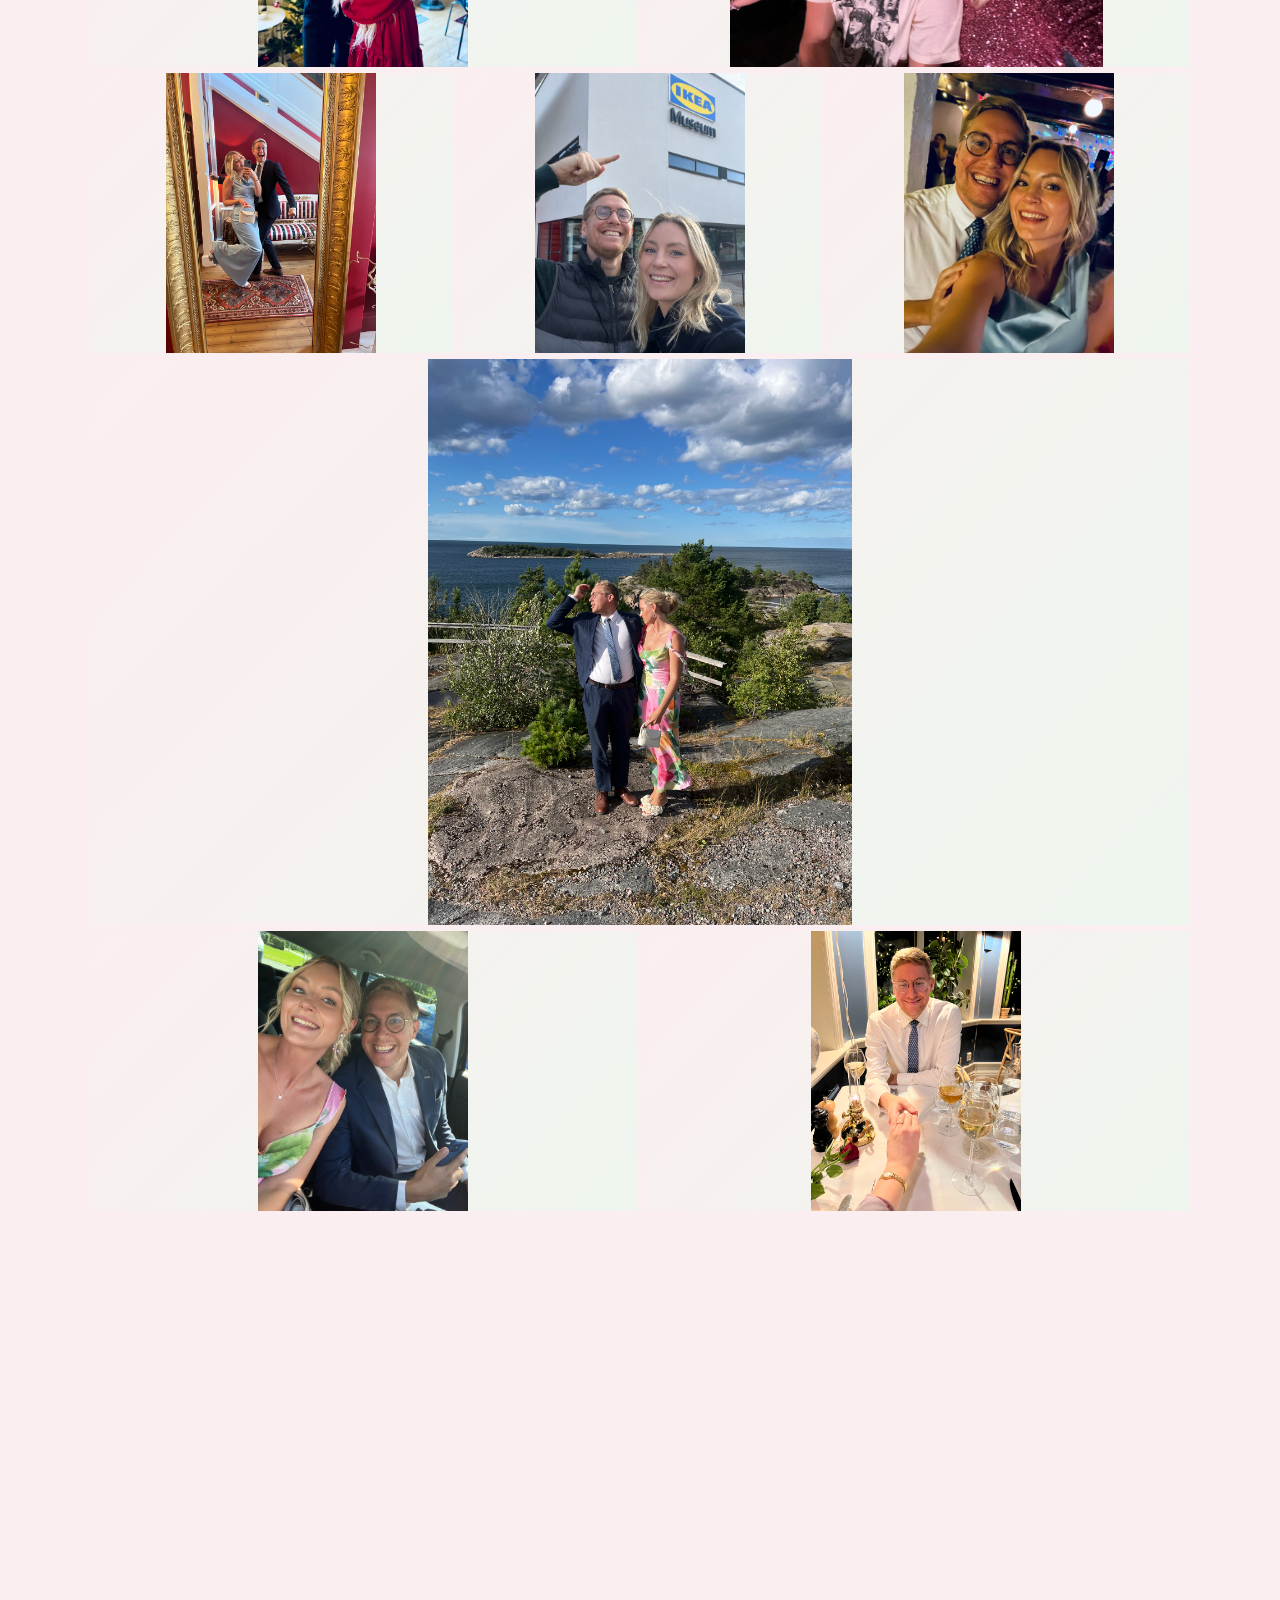
==== commit e56e7b7e: "Rätta namn: Jacob Gustavsson -> Jacob Gustafsson https://claude.ai/code/session_015LaQ3sYM1QfAdQoXVs" ====
--- a/index.html
+++ b/index.html
@@ -363,7 +363,7 @@
           <h3>Skålmästare</h3>
           <div class="card-rule"></div>
           <p>
-            Skålmästare och guide för kvällen är en av brudgummens briljanta best mans, <strong>Jacob Gustavsson</strong>, som i planeringen inför kvällen får eminent assistans av en av brudens närmsta vänner, <strong>Olivia Gunnarsson</strong>.
+            Skålmästare och guide för kvällen är en av brudgummens briljanta best mans, <strong>Jacob Gustafsson</strong>, som i planeringen inför kvällen får eminent assistans av en av brudens närmsta vänner, <strong>Olivia Gunnarsson</strong>.
           </p>
           <p>
             Vill du hålla tal eller bidra med någon annan aktivitet under kvällen? Hör gärna av dig till dem i god tid.
@@ -421,7 +421,7 @@
 
         <details class="faq-item fade-in">
           <summary><h3>Jag vill hålla tal — vem pratar jag med?</h3></summary>
-          <p>Vad roligt att du vill hålla tal! Hör av dig till skålmästaren <strong>Jacob Gustavsson</strong> (<a href="mailto:jacobgustafsson@live.se" style="color:var(--rose-deep);">jacobgustafsson@live.se</a>) eller hans ovärderliga planeringsassistent <strong>Olivia Gunnarsson</strong> (<a href="mailto:olivia.gunnarsson@hotmail.se" style="color:var(--rose-deep);">olivia.gunnarsson@hotmail.se</a>) i god tid.</p>
+          <p>Vad roligt att du vill hålla tal! Hör av dig till skålmästaren <strong>Jacob Gustafsson</strong> (<a href="mailto:jacobgustafsson@live.se" style="color:var(--rose-deep);">jacobgustafsson@live.se</a>) eller hans ovärderliga planeringsassistent <strong>Olivia Gunnarsson</strong> (<a href="mailto:olivia.gunnarsson@hotmail.se" style="color:var(--rose-deep);">olivia.gunnarsson@hotmail.se</a>) i god tid.</p>
         </details>
 
         <details class="faq-item fade-in">
